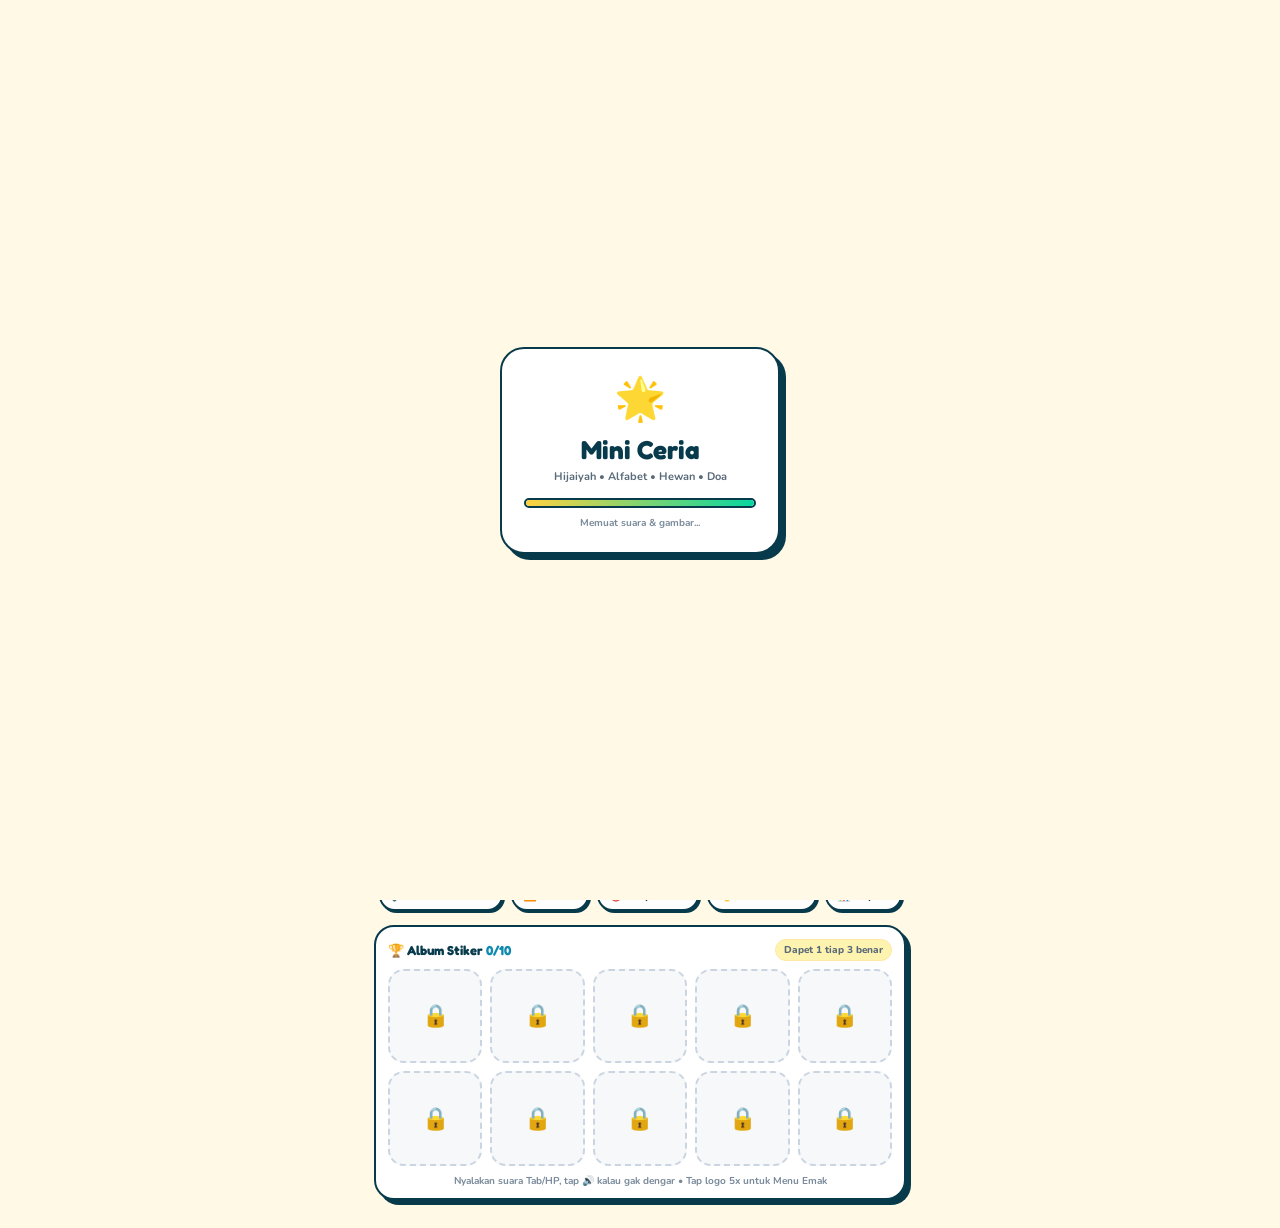
==== www/index.html @ c4e10669 "feat v3: 28 hijaiyah + 26 alfabet lengkap, 7 kategori 109 soal, icon menarik v3 + splash, TTS cheerf" ====
<!DOCTYPE html>
<html lang="id">
<head>
<meta charset="UTF-8">
<meta name="viewport" content="width=device-width, initial-scale=1.0, maximum-scale=1.0, user-scalable=no">
<meta name="theme-color" content="#FFD23F">
<title>Mini Ceria</title>
<link href="https://fonts.googleapis.com/css2?family=Nunito:wght@700;800;900&family=Fredoka:wght@600;700&display=swap" rel="stylesheet">
<link rel="stylesheet" href="css/style.css">
</head>
<body>
<!-- SPLASH CANTIK -->
<div id="splash" class="splash">
  <div class="splash-card">
    <div class="splash-icon">🌟</div>
    <div class="splash-title">Mini Ceria</div>
    <div class="splash-sub">Hijaiyah • Alfabet • Hewan • Doa</div>
    <div class="splash-bar"><div id="splashProgress"></div></div>
    <div class="splash-tip">Memuat suara & gambar...</div>
  </div>
</div>

<!-- LICENSE GATE -->
<div id="licenseOverlay" class="overlay hidden">
  <div class="lock-box license-box">
    <div class="lock-emoji">🔑</div>
    <h3>Aktivasi Mini Ceria</h3>
    <p>Masukkan kode lisensi dari penjual.<br><span class="small">1 kode = 1 HP/Tab. Jangan dishare ya!</span></p>
    <input id="licenseInput" type="text" placeholder="Contoh: CERIA-1234-ABCD" maxlength="19">
    <button class="btn-primary" onclick="app.checkLicense()">Aktifkan Sekarang</button>
    <p class="license-help">Belum punya kode? Chat penjual di Lynk.id/SociaBuzz.</p>
    <p id="licenseErr" class="license-err hidden"></p>
    <button class="btn-secondary" onclick="app.demoMode()">Coba Demo (3 Soal)</button>
  </div>
</div>

<div class="bg-decor" aria-hidden="true"><span class="cloud c1"></span><span class="cloud c2"></span><span class="cloud c3"></span></div>

<header id="header">
  <div class="logo" id="logoTap"><span class="logo-icon">🌟</span> Mini Ceria</div>
  <div class="stars"><span class="pill star-pill" id="starCount">⭐ 0</span><span class="pill trophy-pill" id="stickerCount">🏆 0</span><button class="pill raport-pill" onclick="app.openRaport()">📊</button></div>
</header>

<section id="home" class="screen active">
  <div class="hero">
    <div class="hero-badge">✨ Untuk Anak 1–5 Tahun • 100% Offline • Bebas Iklan</div>
    <h1>Belajar Sambil <span class="hl">Main!</span></h1>
    <p class="hero-sub">Semua pakai <b>suara</b> — anak belum bisa baca tetap bisa. Emak pilih tema, anak tinggal TAP gambar gede.</p>
    <div class="mascot-row"><span class="mascot">🧒</span><span class="mascot m2">🐱</span><span class="mascot m3">📚</span></div>
  </div>

  <h2 class="section-title">Pilih Tema Belajar 👇 <span>Emak yang pencet</span></h2>
  <div class="grid3">
    <button class="cat-card hijaiyah" onclick="app.start('hijaiyah')"><div class="cat-top"><span class="cat-icon">ب</span><span class="cat-badge">10 Soal</span></div><div class="cat-title">Hijaiyah</div><div class="cat-desc">Alif – Kha • Suara</div><div class="cat-arrow">Main →</div></button>
    <button class="cat-card alfabet" onclick="app.start('alfabet')"><div class="cat-top"><span class="cat-icon">Abc</span><span class="cat-badge">10 Soal</span></div><div class="cat-title">Alfabet</div><div class="cat-desc">A – F • Huruf Besar</div><div class="cat-arrow">Main →</div></button>
    <button class="cat-card hewan" onclick="app.start('hewan')"><div class="cat-top"><span class="cat-icon">🐱</span><span class="cat-badge">10 Soal</span></div><div class="cat-title">Hewan</div><div class="cat-desc">Kucing – Kelinci</div><div class="cat-arrow">Main →</div></button>
    <button class="cat-card warna" onclick="app.start('warna')"><div class="cat-top"><span class="cat-icon" style="background:#FFD23F">🎨</span><span class="cat-badge">6 Soal</span></div><div class="cat-title">Warna</div><div class="cat-desc">Merah Biru Kuning Hijau</div><div class="cat-arrow" style="background:#FFD23F">Main →</div></button>
    <button class="cat-card angka" onclick="app.start('angka')"><div class="cat-top"><span class="cat-icon">123</span><span class="cat-badge">6 Soal</span></div><div class="cat-title">Angka</div><div class="cat-desc">1 – 5 • Berhitung</div><div class="cat-arrow" style="background:#06D6A0;color:#fff">Main →</div></button>
    <button class="cat-card buah" onclick="app.start('buah')"><div class="cat-top"><span class="cat-icon">🍎</span><span class="cat-badge">6 Soal</span></div><div class="cat-title">Buah</div><div class="cat-desc">Apel Pisang Mangga</div><div class="cat-arrow" style="background:#FF8FA3;color:#fff">Main →</div></button>
    <button class="cat-card doa" onclick="app.start('doa')"><div class="cat-top"><span class="cat-icon">🤲</span><span class="cat-badge">3 Doa</span></div><div class="cat-title">Doa Harian</div><div class="cat-desc">Makan Tidur Keluar Rumah</div><div class="cat-arrow" style="background:#E9D5FF">Main →</div></button>
  </div>

  <div class="trust"><span>🔊 Suara Indonesia</span><span>📴 Offline</span><span>🚫 Tanpa Iklan</span><span>👆 Tombol Gede</span><span>📊 Raport</span></div>

  <div class="album-preview">
    <div class="album-head"><h3>🏆 Album Stiker <span id="albumProgress">0/10</span></h3><span class="album-hint">Dapet 1 tiap 3 benar</span></div>
    <div id="albumGrid" class="album-grid"></div>
    <p class="album-foot">Nyalakan suara Tab/HP, tap 🔊 kalau gak dengar • Tap logo 5x untuk Menu Emak</p>
  </div>
</section>

<section id="game" class="screen">
  <div class="game-top">
    <button class="btn-pill back" onclick="app.goHome()">← Menu</button>
    <div class="progress-wrap"><div class="progress"><div id="progressBar"></div></div><span id="progressText">1/10</span></div>
    <button class="btn-pill sound" onclick="app.replayAudio()">🔊</button>
  </div>
  <div class="question-box"><div class="q-mascot">🎧</div><div><div id="questionText" class="question-text">Mana huruf BA?</div><div id="questionHint" class="question-hint">Tap gambar yang benar ya!</div></div></div>
  <div id="choices" class="choices"></div>
  <div id="feedback" class="feedback hidden"></div>
</section>

<section id="result" class="screen">
  <div class="result-box">
    <div id="resultEmoji" class="result-emoji">🎉</div>
    <h2 id="resultTitle">Hebat!</h2>
    <p id="resultDesc">Kamu dapet 8 bintang!</p>
    <div id="resultStars" class="result-stars"></div>
    <div class="result-btns"><button class="btn-primary" onclick="app.restart()">🔄 Main Lagi</button><button class="btn-secondary" onclick="app.goHome()">🎨 Ganti Tema</button><button class="btn-secondary" onclick="app.openRaport()">📊 Lihat Raport</button></div>
  </div>
</section>

<section id="raport" class="screen">
  <div class="raport-box">
    <h2>📊 Raport Penilaian</h2>
    <p class="raport-sub">Penyimpanan lokal di HP ini • Buat Emak pantau</p>
    <div id="raportGrid" class="raport-grid"></div>
    <div id="raportEmpty" class="raport-empty">Belum ada nilai. Main 1 tema dulu ya!</div>
    <div class="raport-total"><span>Total Bintang</span><b id="raportTotal">⭐ 0</b></div>
    <div class="raport-btns"><button class="btn-primary" onclick="app.goHome()">Kembali ke Menu</button><button class="btn-secondary" onclick="app.resetRaport()">🗑️ Reset Data</button></div>
    <p class="small" style="text-align:center;color:#7A8A9A;margin-top:8px;font-size:10px">Data disimpan offline di HP ini. Ganti HP = data baru.</p>
  </div>
</section>

<div id="exitPopup" class="overlay hidden"><div class="lock-box"><div class="lock-emoji">👋</div><h3>Keluar dari Mini Ceria?</h3><p>Yakin mau keluar?</p><div style="display:flex;gap:10px"><button class="btn-secondary" style="flex:1" onclick="app.dismissExit()">Tidak</button><button class="btn-primary" style="flex:1" onclick="app.confirmExit()">Ya, Keluar</button></div></div></div>
<div id="lockOverlay" class="overlay hidden"><div class="lock-box"><div class="lock-emoji">🔒</div><h3>Menu Emak</h3><p>Area orang tua. Tap 5x logo untuk buka.</p><button class="btn-primary" onclick="app.goHome()">Kembali</button></div></div>

<audio id="audioPlayer" preload="auto"></audio>
<script src="js/howler.min.js"></script>
<script src="js/engine.js"></script>
</body>
</html>
---- www/css/style.css ----
*{box-sizing:border-box;margin:0;padding:0}
:root{--navy:#073B4C;--blue:#118AB2;--yellow:#FFD23F;--pink:#EF476F;--green:#06D6A0;--cream:#FFF9E6;--line:#E9EEF3}
html,body{height:100%}
body{font-family:'Nunito',system-ui,sans-serif;background:var(--cream);color:var(--navy);overflow-x:hidden;-webkit-tap-highlight-color:transparent;position:relative}
body::before{content:"";position:fixed;inset:0;pointer-events:none;opacity:.35;background:radial-gradient(circle at 1px 1px, #FFD23F 1.5px, transparent 0);background-size:22px 22px;mask-image:linear-gradient(to bottom, black 60%, transparent 100%)}
.bg-decor{position:fixed;inset:0;pointer-events:none;overflow:hidden}
.cloud{position:absolute;background:#fff;border-radius:50px;opacity:.9;box-shadow:0 4px 0 rgba(0,0,0,.04)}
.cloud.c1{width:180px;height:56px;left:-20px;top:64px}
.cloud.c1::before{content:"";position:absolute;width:70px;height:70px;background:#fff;border-radius:50%;left:18px;top:-22px}
.cloud.c1::after{content:"";position:absolute;width:90px;height:90px;background:#fff;border-radius:50%;left:70px;top:-32px}
.cloud.c2{width:140px;height:44px;right:-10px;top:140px;opacity:.7}
.cloud.c2::before{content:"";position:absolute;width:56px;height:56px;background:#fff;border-radius:50%;left:12px;top:-18px}
.cloud.c2::after{content:"";position:absolute;width:70px;height:70px;background:#fff;border-radius:50%;left:50px;top:-24px}
.cloud.c3{width:120px;height:38px;left:30%;top:420px;opacity:.45}
.cloud.c3::before{content:"";position:absolute;width:44px;height:44px;background:#fff;border-radius:50%;left:10px;top:-14px}
.cloud.c3::after{content:"";position:absolute;width:60px;height:60px;background:#fff;border-radius:50%;left:36px;top:-20px}

/* HEADER */
header{position:sticky;top:0;z-index:10;background:rgba(255,255,255,.9);backdrop-filter:blur(8px);display:flex;justify-content:space-between;align-items:center;padding:10px 14px;border-bottom:2px solid #FFE8A3;box-shadow:0 6px 20px rgba(7,59,76,.07)}
.logo{font-family:'Fredoka',sans-serif;font-weight:700;font-size:18px;display:flex;align-items:center;gap:6px;cursor:pointer;user-select:none;color:var(--navy)}
.logo-icon{width:34px;height:34px;background:var(--yellow);border-radius:50%;display:grid;place-items:center;font-size:18px;border:2px solid var(--navy);box-shadow:3px 3px 0 var(--navy)}
.pill{font-size:12px;font-weight:900;padding:6px 10px;border-radius:999px;border:2px solid var(--navy);box-shadow:2px 2px 0 var(--navy);display:inline-flex;align-items:center;gap:4px}
.star-pill{background:#FFF3B0}
.trophy-pill{background:#D1FFF0}
.stars{display:flex;gap:8px;align-items:center}

/* SCREENS */
.screen{display:none;padding:16px 14px 28px;max-width:560px;margin:0 auto;position:relative}
.screen.active{display:block}

/* HERO */
.hero{text-align:center;padding:8px 6px 6px}
.hero-badge{background:var(--navy);color:#FFE8A3;font-size:10px;font-weight:900;letter-spacing:.06em;padding:7px 12px;border-radius:999px;display:inline-block;border:2px solid var(--navy);box-shadow:3px 3px 0 var(--navy)}
.hero h1{font-family:'Fredoka',sans-serif;font-weight:700;font-size:34px;line-height:.95;margin:14px 0 8px;color:var(--navy)}
.hero h1 .hl{color:var(--pink);position:relative}
.hero h1 .hl::after{content:"";position:absolute;left:0;right:0;bottom:4px;height:10px;background:#FFD23F;z-index:-1;opacity:.9;transform:rotate(-1deg)}
.hero-sub{font-size:13px;color:#5A6B7A;line-height:1.45;max-width:360px;margin:0 auto}
.hero-sub b{color:var(--navy)}
.mascot-row{display:flex;justify-content:center;gap:8px;margin:14px 0 6px}
.mascot{width:48px;height:48px;background:#fff;border:2px solid var(--navy);border-radius:16px;display:grid;place-items:center;font-size:26px;box-shadow:3px 3px 0 var(--navy);transform:rotate(-2deg)}
.mascot.m2{transform:rotate(2deg) translateY(4px);background:#D1FFF0}
.mascot.m3{transform:rotate(-1deg) translateY(2px);background:#FFE8A3}

.section-title{font-family:'Fredoka',sans-serif;font-size:15px;font-weight:700;margin:18px 2px 10px;display:flex;align-items:center;gap:8px;color:var(--navy)}
.section-title span{font-family:'Nunito',sans-serif;font-size:11px;font-weight:700;color:#5A6B7A;background:#fff;border:1px solid var(--line);padding:3px 8px;border-radius:999px}

/* CAT CARDS */
.grid3{display:grid;grid-template-columns:1fr;gap:12px;margin:10px 0 14px}
@media(min-width:560px){.grid3{grid-template-columns:repeat(3,1fr)}}
.cat-card{border:2.5px solid var(--navy);border-radius:24px;padding:14px 14px 12px;cursor:pointer;position:relative;overflow:hidden;text-align:left;transition:transform .12s, box-shadow .12s;background:#fff;box-shadow:5px 5px 0 var(--navy)}
.cat-card:active{transform:translate(2px,2px);box-shadow:2px 2px 0 var(--navy)}
.cat-card::before{content:"";position:absolute;inset:0;border-radius:22px;opacity:.12;pointer-events:none}
.cat-card.hijaiyah::before{background:radial-gradient(400px 120px at 40% 0%, #118AB2 0%, transparent 60%)}
.cat-card.alfabet::before{background:radial-gradient(400px 120px at 40% 0%, #06D6A0 0%, transparent 60%)}
.cat-card.hewan::before{background:radial-gradient(400px 120px at 40% 0%, #FFB703 0%, transparent 60%)}
.cat-card.hijaiyah{background:linear-gradient(180deg,#E8F6FF 0%, #fff 58%)}
.cat-card.alfabet{background:linear-gradient(180deg,#E6FFF6 0%, #fff 58%)}
.cat-card.hewan{background:linear-gradient(180deg,#FFF4D6 0%, #fff 58%)}
.cat-card.warna{background:linear-gradient(180deg,#FFF9E6 0%, #fff 58%)}
.cat-card.angka{background:linear-gradient(180deg,#E6FFF6 0%, #fff 58%)}
.cat-card.buah{background:linear-gradient(180deg,#FFE4E8 0%, #fff 58%)}
.cat-card.doa{background:linear-gradient(180deg,#E9D5FF 0%, #fff 58%)}
.cat-top{display:flex;justify-content:space-between;align-items:center}
.cat-icon{width:52px;height:52px;background:#fff;border:2.5px solid var(--navy);border-radius:16px;display:grid;place-items:center;font-size:28px;font-weight:900;box-shadow:3px 3px 0 var(--navy)}
.cat-card.hijaiyah .cat-icon{color:#118AB2}
.cat-card.alfabet .cat-icon{color:#059669}
.cat-card.hewan .cat-icon{font-size:30px}
.cat-badge{background:var(--navy);color:#fff;font-size:10px;font-weight:900;padding:5px 9px;border-radius:999px;border:2px solid var(--navy)}
.cat-title{font-family:'Fredoka',sans-serif;font-weight:700;font-size:17px;margin:10px 0 2px;color:var(--navy)}
.cat-desc{font-size:11px;color:#5A6B7A;font-weight:700}
.cat-arrow{margin-top:10px;background:var(--yellow);border:2px solid var(--navy);border-radius:999px;display:inline-flex;padding:6px 12px;font-size:12px;font-weight:900;box-shadow:2px 2px 0 var(--navy)}
.cat-card.alfabet .cat-arrow{background:#06D6A0;color:#fff}
.cat-card.hewan .cat-arrow{background:#FFB703}

.trust{display:flex;flex-wrap:wrap;gap:8px;justify-content:center;margin:6px 0 14px}
.trust span{background:#fff;border:2px solid var(--navy);border-radius:999px;padding:6px 10px;font-size:11px;font-weight:800;box-shadow:2px 2px 0 var(--navy)}

/* ALBUM */
.album-preview{background:#fff;border:2.5px solid var(--navy);border-radius:20px;padding:12px 12px 10px;box-shadow:5px 5px 0 var(--navy)}
.album-head{display:flex;justify-content:space-between;align-items:center;margin-bottom:8px}
.album-head h3{font-family:'Fredoka',sans-serif;font-size:13px}
.album-head h3 span{color:var(--blue)}
.album-hint{font-size:10px;font-weight:800;color:#5A6B7A;background:#FFF3B0;border:1px solid #FFE8A3;padding:3px 8px;border-radius:999px}
.album-grid{display:grid;grid-template-columns:repeat(5,1fr);gap:8px}
.album-grid .sticker{aspect-ratio:1;background:#F6F8FA;border-radius:16px;display:flex;align-items:center;justify-content:center;font-size:22px;border:2px dashed #CBD5E1;position:relative;overflow:hidden}
.album-grid .sticker.got{background:#fff;border:2px solid #FFD23F;box-shadow:0 4px 10px rgba(255,211,63,.35)}
.album-grid .sticker.got::after{content:'✓';position:absolute;top:4px;right:4px;background:var(--green);color:#fff;width:18px;height:18px;border-radius:50%;font-size:11px;display:grid;place-items:center;border:2px solid #fff;box-shadow:0 2px 6px rgba(0,0,0,.15)}
.album-foot{text-align:center;font-size:10px;color:#7A8A9A;margin-top:8px;font-weight:700}

/* GAME */
.game-top{display:flex;align-items:center;gap:8px;margin-bottom:12px}
.btn-pill{background:#fff;border:2.5px solid var(--navy);border-radius:999px;padding:8px 12px;font-weight:900;font-size:12px;cursor:pointer;box-shadow:3px 3px 0 var(--navy);display:inline-flex;align-items:center;gap:4px}
.btn-pill:active{transform:translate(1px,1px);box-shadow:1px 1px 0 var(--navy)}
.btn-pill.back{padding:8px 14px}
.btn-pill.sound{width:44px;height:44px;justify-content:center;font-size:18px;background:var(--yellow)}
.progress-wrap{flex:1;display:flex;align-items:center;gap:8px}
.progress{flex:1;background:#fff;border:2.5px solid var(--navy);border-radius:999px;height:18px;overflow:hidden;box-shadow:3px 3px 0 var(--navy);padding:3px}
.progress div{height:100%;background:linear-gradient(90deg,var(--blue), var(--green));border-radius:999px;width:0%;transition:width .35s cubic-bezier(.34,1.56,.64,1)}
.progress-wrap span{font-size:11px;font-weight:900;background:var(--navy);color:#fff;padding:4px 8px;border-radius:999px;min-width:44px;text-align:center}

.question-box{background:#fff;border:2.5px solid var(--navy);border-radius:20px;padding:14px 14px;display:flex;align-items:center;gap:12px;box-shadow:5px 5px 0 var(--navy);margin-bottom:14px}
.q-mascot{width:44px;height:44px;background:var(--yellow);border:2px solid var(--navy);border-radius:14px;display:grid;place-items:center;font-size:22px;flex-shrink:0;box-shadow:2px 2px 0 var(--navy)}
.question-text{font-family:'Fredoka',sans-serif;font-size:18px;font-weight:700;color:var(--navy);line-height:1.15}
.question-hint{font-size:11px;color:#5A6B7A;font-weight:700;margin-top:2px}

.choices{display:flex;flex-direction:column;gap:12px}
.choices .choice{width:100%}
/* vertical always - biar gak kepotong di Tab/HP kecil */
.choice{background:#fff;border:2.5px solid var(--navy);border-radius:22px;padding:12px 8px 10px;cursor:pointer;display:flex;flex-direction:column;align-items:center;gap:8px;min-height:168px;justify-content:center;transition:transform .12s, box-shadow .12s;position:relative;box-shadow:4px 4px 0 var(--navy)}
.choice:active{transform:translate(2px,2px);box-shadow:1px 1px 0 var(--navy)}
.choice img{width:120px;height:120px;object-fit:contain;border-radius:16px;background:#F6F8FA;border:2px solid #E9EEF3;padding:8px}
.choice .label{font-family:'Fredoka',sans-serif;font-weight:700;font-size:13px;color:var(--navy);background:#FFF3B0;border:1.5px solid var(--navy);padding:3px 10px;border-radius:999px;box-shadow:1px 1px 0 var(--navy)}
.choice.correct{border-color:var(--green);background:#E6FFF6;animation:pop .4s;box-shadow:4px 4px 0 var(--green)}
.choice.correct .label{background:var(--green);color:#fff;border-color:var(--navy)}
.choice.wrong{border-color:var(--pink);background:#FFF0F3;animation:shake .35s;box-shadow:4px 4px 0 var(--pink)}
@keyframes pop{0%{transform:scale(.92)}50%{transform:scale(1.05)}100%{transform:scale(1)}}
@keyframes shake{0%,100%{transform:translateX(0)}25%{transform:translateX(-6px)}75%{transform:translateX(6px)}}
.feedback{margin-top:14px;border-radius:16px;padding:12px 14px;text-align:center;font-weight:900;font-size:13px;border:2.5px solid var(--navy);box-shadow:3px 3px 0 var(--navy)}
.feedback.ok{background:#D1FFF0;color:#065F46;border-color:#06D6A0}
.feedback.no{background:#FFE4E8;color:#9F1239;border-color:#EF476F}
.feedback.hidden{display:none}
.star-burst{position:fixed;left:50%;top:48%;pointer-events:none;display:flex;align-items:center;justify-content:center;font-size:64px;animation:burst .7s ease-out forwards;transform:translate(-50%,-50%)}
@keyframes burst{0%{transform:translate(-50%,-50%) scale(.2);opacity:1}100%{transform:translate(-50%,-90%) scale(1.3);opacity:0}}

/* RESULT */
.result-box{background:#fff;border:2.5px solid var(--navy);border-radius:24px;padding:22px;text-align:center;box-shadow:6px 6px 0 var(--navy);margin-top:14px}
.result-emoji{font-size:56px;filter:drop-shadow(0 4px 0 rgba(0,0,0,.08))}
.result-box h2{font-family:'Fredoka',sans-serif;font-size:24px;margin:6px 0 4px}
.result-box p{font-size:13px;color:#5A6B7A;font-weight:700}
.result-stars{margin:12px 0;font-size:28px;letter-spacing:2px}
.btn-primary{background:var(--blue);color:#fff;border:2.5px solid var(--navy);border-radius:999px;padding:12px 18px;font-weight:900;cursor:pointer;width:100%;margin-top:8px;box-shadow:4px 4px 0 var(--navy);font-size:14px}
.btn-primary:active{transform:translate(2px,2px);box-shadow:1px 1px 0 var(--navy)}
.btn-secondary{background:#fff;border:2.5px solid var(--navy);border-radius:999px;padding:12px 18px;font-weight:900;cursor:pointer;width:100%;margin-top:8px;box-shadow:4px 4px 0 var(--navy)}
.btn-secondary:active{transform:translate(2px,2px);box-shadow:1px 1px 0 var(--navy)}
.overlay{position:fixed;inset:0;background:rgba(7,59,76,.55);backdrop-filter:blur(4px);display:flex;align-items:center;justify-content:center;z-index:20;padding:16px}
.overlay.hidden{display:none}
.lock-box{background:#fff;border:2.5px solid var(--navy);border-radius:20px;padding:18px;max-width:320px;text-align:center;box-shadow:6px 6px 0 var(--navy);width:100%}
.lock-emoji{font-size:36px;margin-bottom:6px}
.lock-box h3{font-family:'Fredoka',sans-serif;font-size:18px}
.lock-box p{font-size:12px;color:#5A6B7A;font-weight:700;margin:6px 0 12px}
/* SPLASH */
.splash{position:fixed;inset:0;background:var(--cream);display:flex;align-items:center;justify-content:center;z-index:30;padding:20px}
.splash-card{background:#fff;border:2.5px solid var(--navy);border-radius:24px;padding:22px;text-align:center;box-shadow:6px 6px 0 var(--navy);min-width:280px}
.splash-icon{font-size:42px;margin-bottom:6px}
.splash-title{font-family:'Fredoka',sans-serif;font-size:26px;font-weight:700;color:var(--navy)}
.splash-sub{font-size:11px;color:#5A6B7A;font-weight:700;margin:4px 0 14px}
.splash-bar{height:10px;background:#F1F5F9;border:2px solid var(--navy);border-radius:999px;overflow:hidden}
.splash-bar div{height:100%;background:linear-gradient(90deg,var(--yellow),var(--green));width:0%;transition:width .2s;border-radius:999px}
.splash-tip{font-size:10px;color:#7A8A9A;font-weight:700;margin-top:8px}
/* LICENSE */
.license-box input{width:100%;padding:10px 12px;border:2px solid var(--navy);border-radius:12px;font-weight:800;font-size:13px;text-transform:uppercase;letter-spacing:.04em;text-align:center;margin:8px 0}
.license-box input::placeholder{text-transform:none;letter-spacing:0}
.license-err{color:#EF476F;font-size:11px;font-weight:800;background:#FFE4E8;border:1px solid #EF476F;padding:6px 8px;border-radius:10px;margin-top:6px}
.license-err.hidden{display:none}
.license-help{font-size:10px;color:#7A8A9A}
.raport-pill{background:#FFE8A3}
/* RAPORT */
.raport-box{background:#fff;border:2.5px solid var(--navy);border-radius:24px;padding:18px;box-shadow:6px 6px 0 var(--navy)}
.raport-box h2{font-family:'Fredoka',sans-serif;font-size:20px}
.raport-sub{font-size:11px;color:#5A6B7A;font-weight:700;margin:4px 0 12px}
.raport-grid{display:grid;gap:10px}
.raport-card{background:#F8FAFC;border:2px solid var(--navy);border-radius:16px;padding:10px 12px}
.raport-cat{font-family:'Fredoka',sans-serif;font-size:13px}
.raport-score{font-weight:900;font-size:14px;margin:2px 0}
.raport-meta{font-size:11px;color:#5A6B7A;font-weight:700}
.raport-bar{height:8px;background:#E9EEF3;border-radius:999px;overflow:hidden;margin-top:6px;border:1px solid #E9EEF3}
.raport-bar div{height:100%;border-radius:999px}
.raport-empty{text-align:center;color:#7A8A9A;font-weight:800;padding:14px;background:#F6F8FA;border:2px dashed #CBD5E1;border-radius:14px;margin-bottom:10px}
.raport-total{display:flex;justify-content:space-between;align-items:center;background:var(--navy);color:#FFD23F;padding:10px 14px;border-radius:14px;margin-top:12px;font-weight:900}
.fallback-emoji{width:120px;height:120px;display:none;align-items:center;justify-content:center;font-size:48px;background:#F6F8FA;border:2px solid #E9EEF3;border-radius:16px}
@media(max-width:420px){.choice img{width:100px;height:100px} .fallback-emoji{width:100px;height:100px}}
.choice .label.hide{display:none}
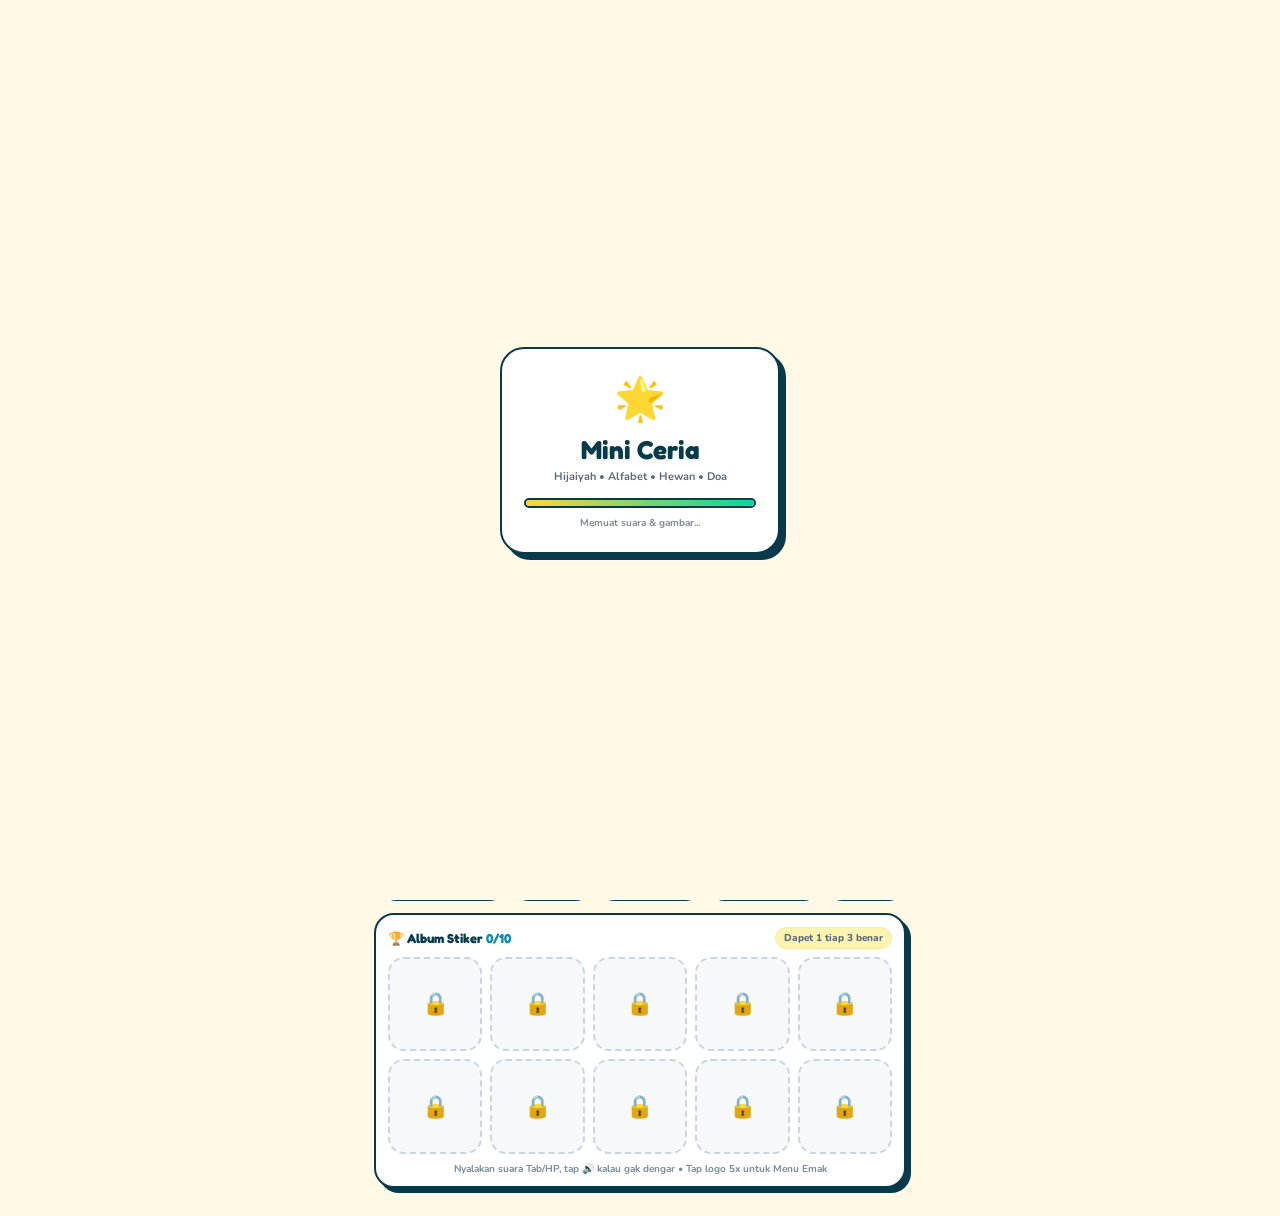
==== commit 55437d45: "fix v4: back popup anti-close, TTS robust + sync 24 missing mp3, kompres 3 PNG jumbo 8MB->700KB, bad" ====
--- a/www/index.html
+++ b/www/index.html
@@ -51,13 +51,13 @@
 
   <h2 class="section-title">Pilih Tema Belajar 👇 <span>Emak yang pencet</span></h2>
   <div class="grid3">
-    <button class="cat-card hijaiyah" onclick="app.start('hijaiyah')"><div class="cat-top"><span class="cat-icon">ب</span><span class="cat-badge">10 Soal</span></div><div class="cat-title">Hijaiyah</div><div class="cat-desc">Alif – Kha • Suara</div><div class="cat-arrow">Main →</div></button>
-    <button class="cat-card alfabet" onclick="app.start('alfabet')"><div class="cat-top"><span class="cat-icon">Abc</span><span class="cat-badge">10 Soal</span></div><div class="cat-title">Alfabet</div><div class="cat-desc">A – F • Huruf Besar</div><div class="cat-arrow">Main →</div></button>
-    <button class="cat-card hewan" onclick="app.start('hewan')"><div class="cat-top"><span class="cat-icon">🐱</span><span class="cat-badge">10 Soal</span></div><div class="cat-title">Hewan</div><div class="cat-desc">Kucing – Kelinci</div><div class="cat-arrow">Main →</div></button>
-    <button class="cat-card warna" onclick="app.start('warna')"><div class="cat-top"><span class="cat-icon" style="background:#FFD23F">🎨</span><span class="cat-badge">6 Soal</span></div><div class="cat-title">Warna</div><div class="cat-desc">Merah Biru Kuning Hijau</div><div class="cat-arrow" style="background:#FFD23F">Main →</div></button>
-    <button class="cat-card angka" onclick="app.start('angka')"><div class="cat-top"><span class="cat-icon">123</span><span class="cat-badge">6 Soal</span></div><div class="cat-title">Angka</div><div class="cat-desc">1 – 5 • Berhitung</div><div class="cat-arrow" style="background:#06D6A0;color:#fff">Main →</div></button>
-    <button class="cat-card buah" onclick="app.start('buah')"><div class="cat-top"><span class="cat-icon">🍎</span><span class="cat-badge">6 Soal</span></div><div class="cat-title">Buah</div><div class="cat-desc">Apel Pisang Mangga</div><div class="cat-arrow" style="background:#FF8FA3;color:#fff">Main →</div></button>
-    <button class="cat-card doa" onclick="app.start('doa')"><div class="cat-top"><span class="cat-icon">🤲</span><span class="cat-badge">3 Doa</span></div><div class="cat-title">Doa Harian</div><div class="cat-desc">Makan Tidur Keluar Rumah</div><div class="cat-arrow" style="background:#E9D5FF">Main →</div></button>
+    <button class="cat-card hijaiyah" onclick="app.start('hijaiyah')"><div class="cat-top"><span class="cat-icon">ب</span><span class="cat-badge">28 Soal</span></div><div class="cat-title">Hijaiyah</div><div class="cat-desc">Alif – Kha • Suara</div><div class="cat-arrow">Main →</div></button>
+    <button class="cat-card alfabet" onclick="app.start('alfabet')"><div class="cat-top"><span class="cat-icon">Abc</span><span class="cat-badge">26 Soal</span></div><div class="cat-title">Alfabet</div><div class="cat-desc">A – Z • Huruf Besar</div><div class="cat-arrow">Main →</div></button>
+    <button class="cat-card hewan" onclick="app.start('hewan')"><div class="cat-top"><span class="cat-icon">🐱</span><span class="cat-badge">15 Soal</span></div><div class="cat-title">Hewan</div><div class="cat-desc">Kucing – Kelinci</div><div class="cat-arrow">Main →</div></button>
+    <button class="cat-card warna" onclick="app.start('warna')"><div class="cat-top"><span class="cat-icon" style="background:#FFD23F">🎨</span><span class="cat-badge">10 Soal</span></div><div class="cat-title">Warna</div><div class="cat-desc">Merah - Putih<div class="cat-arrow" style="background:#FFD23F">Main →</div></button>
+    <button class="cat-card angka" onclick="app.start('angka')"><div class="cat-top"><span class="cat-icon">123</span><span class="cat-badge">11 Soal</span></div><div class="cat-title">Angka</div><div class="cat-desc">0 - 10 • Berhitung</div><div class="cat-arrow" style="background:#06D6A0;color:#fff">Main →</div></button>
+    <button class="cat-card buah" onclick="app.start('buah')"><div class="cat-top"><span class="cat-icon">🍎</span><span class="cat-badge">9 Soal</span></div><div class="cat-title">Buah</div><div class="cat-desc">Apel - Alpukat<div class="cat-arrow" style="background:#FF8FA3;color:#fff">Main →</div></button>
+    <button class="cat-card doa" onclick="app.start('doa')"><div class="cat-top"><span class="cat-icon">🤲</span><span class="cat-badge">10 Soal</span></div><div class="cat-title">Doa Harian</div><div class="cat-desc">Makan, Tidur, Wudhu<div class="cat-arrow" style="background:#E9D5FF">Main →</div></button>
   </div>
 
   <div class="trust"><span>🔊 Suara Indonesia</span><span>📴 Offline</span><span>🚫 Tanpa Iklan</span><span>👆 Tombol Gede</span><span>📊 Raport</span></div>
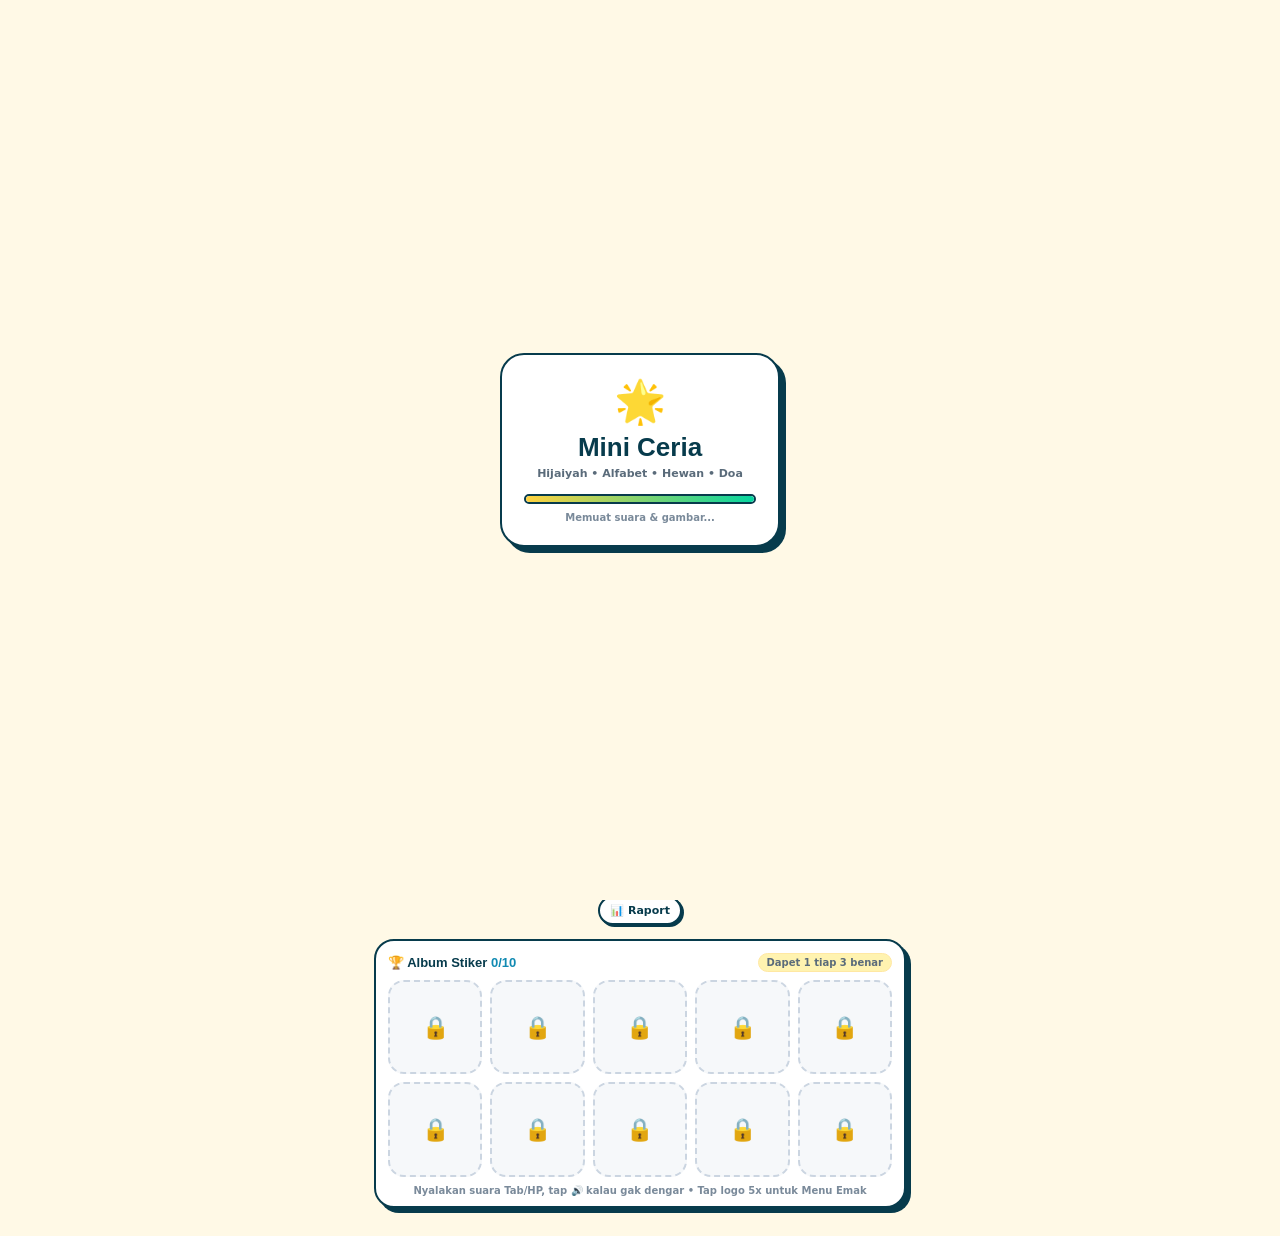
==== commit 4237a8c2: "fix TTS baca https: hapus Google Fonts link, sanitasi speakFallback (strip URL/HTML), playAudio robu" ====
--- a/www/index.html
+++ b/www/index.html
@@ -5,7 +5,8 @@
 <meta name="viewport" content="width=device-width, initial-scale=1.0, maximum-scale=1.0, user-scalable=no">
 <meta name="theme-color" content="#FFD23F">
 <title>Mini Ceria</title>
-<link href="https://fonts.googleapis.com/css2?family=Nunito:wght@700;800;900&family=Fredoka:wght@600;700&display=swap" rel="stylesheet">
+<!-- fonts offline: system Fredoka/Nunito fallback, no https to avoid TTS reading URL -->
+<style>@font-face{font-family:"Fredoka Fallback";src:local("Arial Black"),local("Arial");}</style>
 <link rel="stylesheet" href="css/style.css">
 </head>
 <body>
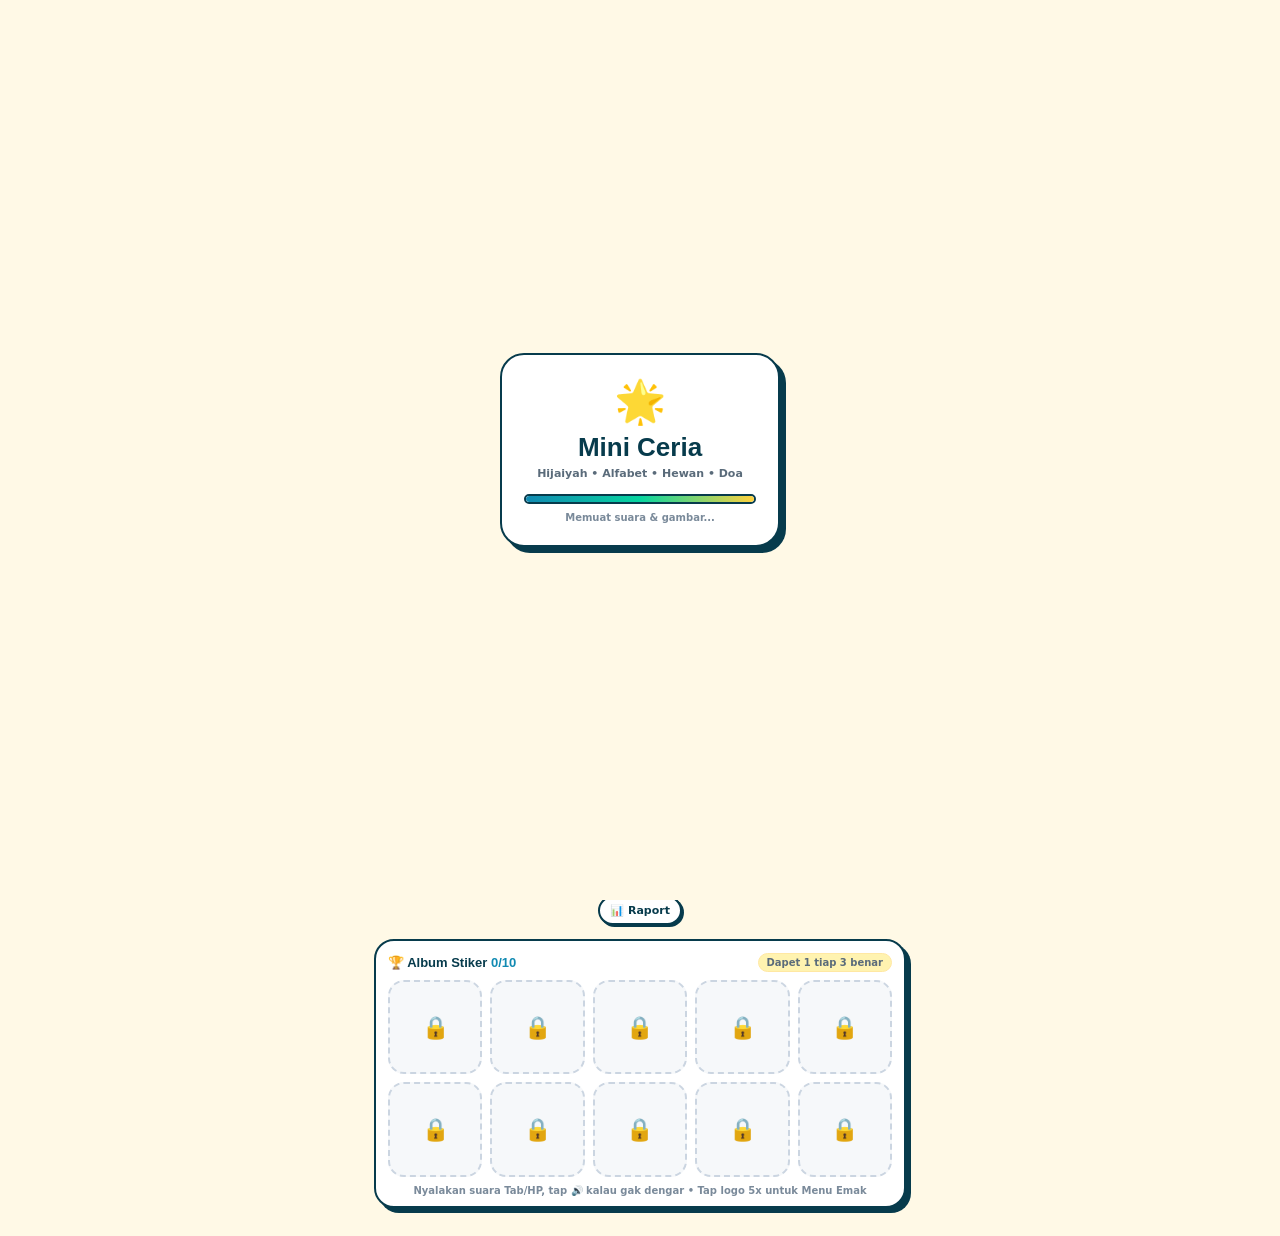
==== commit 1babf730: "feat doa hafalan: 6 doa full audio (makan/tidur/keluar/masuk/belajar/wudhu), tap card putar 2x + ara" ====
--- a/www/index.html
+++ b/www/index.html
@@ -5,7 +5,7 @@
 <meta name="viewport" content="width=device-width, initial-scale=1.0, maximum-scale=1.0, user-scalable=no">
 <meta name="theme-color" content="#FFD23F">
 <title>Mini Ceria</title>
-<!-- fonts offline: system Fredoka/Nunito fallback, no https to avoid TTS reading URL -->
+
 <style>@font-face{font-family:"Fredoka Fallback";src:local("Arial Black"),local("Arial");}</style>
 <link rel="stylesheet" href="css/style.css">
 </head>
@@ -58,7 +58,7 @@
     <button class="cat-card warna" onclick="app.start('warna')"><div class="cat-top"><span class="cat-icon" style="background:#FFD23F">🎨</span><span class="cat-badge">10 Soal</span></div><div class="cat-title">Warna</div><div class="cat-desc">Merah - Putih<div class="cat-arrow" style="background:#FFD23F">Main →</div></button>
     <button class="cat-card angka" onclick="app.start('angka')"><div class="cat-top"><span class="cat-icon">123</span><span class="cat-badge">11 Soal</span></div><div class="cat-title">Angka</div><div class="cat-desc">0 - 10 • Berhitung</div><div class="cat-arrow" style="background:#06D6A0;color:#fff">Main →</div></button>
     <button class="cat-card buah" onclick="app.start('buah')"><div class="cat-top"><span class="cat-icon">🍎</span><span class="cat-badge">9 Soal</span></div><div class="cat-title">Buah</div><div class="cat-desc">Apel - Alpukat<div class="cat-arrow" style="background:#FF8FA3;color:#fff">Main →</div></button>
-    <button class="cat-card doa" onclick="app.start('doa')"><div class="cat-top"><span class="cat-icon">🤲</span><span class="cat-badge">10 Soal</span></div><div class="cat-title">Doa Harian</div><div class="cat-desc">Makan, Tidur, Wudhu<div class="cat-arrow" style="background:#E9D5FF">Main →</div></button>
+    <button class="cat-card doa" onclick="app.start('doa')"><div class="cat-top"><span class="cat-icon">🤲</span><span class="cat-badge">6 Hafalan</span></div><div class="cat-title">Doa Harian</div><div class="cat-desc">Tap → dengar doa full<div class="cat-arrow" style="background:#E9D5FF">Hafalan →</div></button>
   </div>
 
   <div class="trust"><span>🔊 Suara Indonesia</span><span>📴 Offline</span><span>🚫 Tanpa Iklan</span><span>👆 Tombol Gede</span><span>📊 Raport</span></div>
@@ -79,6 +79,21 @@
   <div class="question-box"><div class="q-mascot">🎧</div><div><div id="questionText" class="question-text">Mana huruf BA?</div><div id="questionHint" class="question-hint">Tap gambar yang benar ya!</div></div></div>
   <div id="choices" class="choices"></div>
   <div id="feedback" class="feedback hidden"></div>
+</section>
+
+
+<section id="hafalan" class="screen">
+  <div class="game-top">
+    <button class="btn-pill back" onclick="app.goHome()">← Menu</button>
+    <div class="progress-wrap"><span class="pill" style="background:var(--yellow);border:2px solid var(--navy);font-weight:900">🤲 Hafalan</span></div>
+    <button class="btn-pill sound" onclick="app.stopHafalan()">⏹️</button>
+  </div>
+  <div class="hafalan-head">
+    <div class="q-mascot">🤲</div>
+    <div><div class="question-text">Tap doa untuk hafalan</div><div class="question-hint">Tap kartu → putar doa full + ulang otomatis. Anak dengerin & ikutin ya!</div></div>
+  </div>
+  <div id="hafalanGrid" class="hafalan-grid"></div>
+  <div class="hafalan-foot">🔊 Tap kartu untuk putar • ⏹️ untuk stop • Ulang 2x biar hafal</div>
 </section>
 
 <section id="result" class="screen">
--- a/www/css/style.css
+++ b/www/css/style.css
@@ -171,3 +171,68 @@
 @media(max-width:420px){.choice img{width:100px;height:100px} .fallback-emoji{width:100px;height:100px}}
 .choice .label.hide{display:none}
 
+
+/* ===== v7 KID GEMOY ANTI-BOSAN ===== */
+@keyframes bob {0%,100%{transform:translateY(0)} 50%{transform:translateY(-6px)}}
+@keyframes wiggle {0%,100%{transform:rotate(0)} 25%{transform:rotate(-3deg)} 75%{transform:rotate(3deg)}}
+@keyframes pulseGlow {0%,100%{box-shadow:0 6px 0 var(--navy), 0 0 0 rgba(6,214,160,0)} 50%{box-shadow:0 6px 0 var(--navy), 0 0 22px rgba(6,214,160,.45)}}
+@keyframes twinkle {0%,100%{opacity:1;transform:scale(1)} 50%{opacity:.7;transform:scale(1.08)}}
+@keyframes floatCloud {0%,100%{transform:translateX(0)} 50%{transform:translateX(10px)}}
+
+.mascot{animation:bob 2.2s ease-in-out infinite}
+.mascot.m2{animation-delay:.3s}
+.mascot.m3{animation-delay:.6s}
+.cloud{animation:floatCloud 6s ease-in-out infinite}
+.cloud.c2{animation-delay:1s}
+.cloud.c3{animation-delay:2s}
+
+.cat-card{transition:transform .18s cubic-bezier(.34,1.56,.64,1), box-shadow .18s; cursor:pointer}
+.cat-card:active{transform:scale(.97) rotate(-.5deg)}
+.cat-card:hover{transform:translateY(-4px) rotate(.6deg); box-shadow:0 10px 0 var(--navy), 0 12px 28px rgba(7,59,76,.18)}
+.cat-icon{animation:twinkle 2.8s ease-in-out infinite}
+.cat-card:nth-child(2) .cat-icon{animation-delay:.4s}
+.cat-card:nth-child(3) .cat-icon{animation-delay:.8s}
+
+.choices .choice{transition:transform .15s, box-shadow .15s, filter .15s; animation:pulseGlow 3s ease-in-out infinite}
+.choices .choice:active{transform:scale(.96)}
+.choices .choice.correct{animation:wiggle .45s ease}
+.choices .choice img{transition:transform .2s}
+.choices .choice:active img{transform:scale(1.04)}
+
+.progress{border-radius:99px; overflow:hidden; background:#E9EEF3; border:2px solid var(--navy)}
+#progressBar{background:linear-gradient(90deg, #06D6A0, #FFD23F); transition:width .5s cubic-bezier(.34,1.56,.64,1)}
+.progress-wrap #progressText{font-weight:900; color:var(--navy); background:var(--yellow); border:2px solid var(--navy); border-radius:99px; padding:2px 10px; box-shadow:0 3px 0 var(--navy)}
+
+.question-box{background:white; border:3px solid var(--navy); border-radius:20px; box-shadow:0 6px 0 var(--navy); padding:14px 16px}
+.q-mascot{animation:bob 1.8s ease-in-out infinite; font-size:28px}
+.feedback.ok{background:#06D6A0; color:white; border-color:var(--navy); animation:bob .6s ease}
+.feedback.no{background:#FFE8EC; border-color:var(--pink); color:var(--navy)}
+
+.result-box{animation:bob 2s ease-in-out infinite}
+.result-emoji{animation:wiggle 1.2s ease-in-out infinite}
+
+.splash-card{animation:bob 2.5s ease-in-out infinite}
+#splashProgress{background:linear-gradient(90deg, #118AB2, #06D6A0, #FFD23F)}
+
+.raport-card{transition:transform .2s}
+.raport-card:hover{transform:translateY(-3px)}
+
+.btn-primary:active, .btn-secondary:active{transform:scale(.96)}
+.btn-primary{background:linear-gradient(180deg, #118AB2, #073B4C); box-shadow:0 5px 0 #073B4C}
+.btn-primary:active{box-shadow:0 2px 0 #073B4C; transform:translateY(3px) scale(.98)}
+
+/* HAFALAN DOA - tap hafal */
+.hafalan-head{display:flex;gap:12px;align-items:center;background:white;border:3px solid var(--navy);border-radius:20px;padding:14px 16px;box-shadow:0 6px 0 var(--navy);margin:14px}
+.hafalan-grid{display:grid;grid-template-columns:1fr 1fr;gap:12px;padding:0 14px}
+@media(min-width:600px){.hafalan-grid{grid-template-columns:repeat(3,1fr)}}
+.hafalan-card{background:white;border:3px solid var(--navy);border-radius:20px;box-shadow:0 6px 0 var(--navy);padding:14px;text-align:center;cursor:pointer;transition:transform .15s, box-shadow .15s}
+.hafalan-card:active{transform:scale(.96) translateY(3px);box-shadow:0 2px 0 var(--navy)}
+.hafalan-card.playing{border-color:var(--green);box-shadow:0 6px 0 var(--green);background:#E6FFF6;animation:pulseGlow 1.2s ease-in-out infinite}
+.hafalan-icon{width:56px;height:56px;margin:0 auto 8px;background:var(--yellow);border:2px solid var(--navy);border-radius:14px;display:flex;align-items:center;justify-content:center;font-size:28px}
+.hafalan-title{font-family:'Fredoka',system-ui;font-weight:800;font-size:15px;color:var(--navy);line-height:1.1}
+.hafalan-arab{font-size:13px;color:var(--blue);margin:6px 0 2px;font-weight:800;line-height:1.3;min-height:36px;display:flex;align-items:center;justify-content:center}
+.hafalan-latin{font-size:11px;color:#5A6B7A;margin:2px 0}
+.hafalan-arti{font-size:10px;color:#7A8A9A;font-style:italic}
+.hafalan-hint{font-size:9px;color:white;background:var(--navy);border-radius:99px;padding:2px 8px;display:inline-block;margin-top:6px}
+.hafalan-foot{text-align:center;font-size:11px;color:#7A8A9A;margin:12px 14px 20px}
+
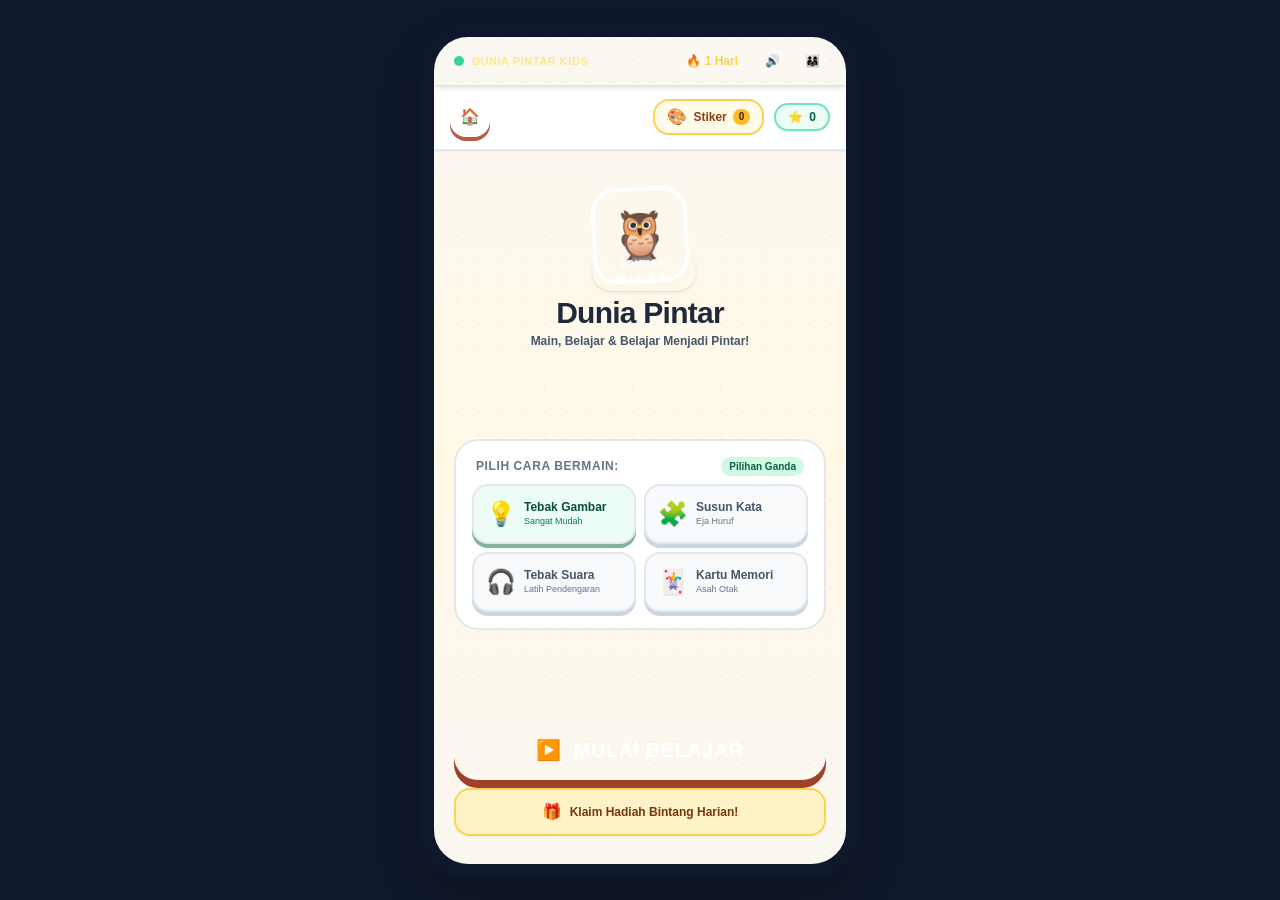
==== commit 2963fb5f: "feat v9 Dunia Pintar Premium: single-file offline hand-drawn (no CDN), tailwind inline, emoji icons," ====
--- a/www/index.html
+++ b/www/index.html
@@ -1,128 +1,1399 @@
 <!DOCTYPE html>
 <html lang="id">
 <head>
-<meta charset="UTF-8">
-<meta name="viewport" content="width=device-width, initial-scale=1.0, maximum-scale=1.0, user-scalable=no">
-<meta name="theme-color" content="#FFD23F">
-<title>Mini Ceria</title>
-
-<style>@font-face{font-family:"Fredoka Fallback";src:local("Arial Black"),local("Arial");}</style>
-<link rel="stylesheet" href="css/style.css">
+    <meta charset="UTF-8">
+    <meta name="viewport" content="width=device-width, initial-scale=1.0, maximum-scale=1.0, user-scalable=no">
+    <title>Dunia Pintar Studio - Aplikasi Edukasi Anak Pro</title>
+
+<style>
+/* === DUNIA PINTAR - HAND-DRAWN PREMIUM OFFLINE (no CDN) === */
+*{box-sizing:border-box;margin:0;padding:0}
+:root{--warm:#FAF7F2;--clay:#F4EBE1;--terra:#E07A5F;--ocean:#1D3557;--sage:#81B29A;--mustard:#F2CC8F;--berry:#7209B7;--mint:#2ECC71;--coral:#FF6B6B;--sky:#38BDF8;--navy:#073B4C;--yellow:#FFD23F;--green:#06D6A0}
+html,body{height:100%}
+body{font-family:'Nunito','Fredoka',system-ui,-apple-system,'Segoe UI',Roboto,Arial,sans-serif;background:#0F172A;min-height:100vh;display:flex;align-items:center;justify-content:center;padding:0;user-select:none;-webkit-user-select:none;touch-action:manipulation;color:#1E293B}
+.phone-container{width:100%;height:100vh;background:linear-gradient(180deg,#FAF7F2 0%, #FFF9E6 50%, #FAF7F2 100%);display:flex;flex-direction:column;position:relative;overflow:hidden}
+@media(min-width:640px){.phone-container{max-width:440px;height:900px;max-height:95vh;border:14px solid #0F172A;border-radius:48px;box-shadow:0 25px 60px -15px rgba(0,0,0,.7)}}
+/* paper dot texture */
+.phone-container::before{content:'';position:absolute;inset:0;background:radial-gradient(circle at 1px 1px, rgba(7,59,76,.06) 1px, transparent 0);background-size:22px 22px;pointer-events:none;opacity:.7}
+/* doodle clouds */
+.phone-container::after{content:'☁️ ☁️';position:absolute;top:62px;left:50%;transform:translateX(-50%);font-size:10px;letter-spacing:18px;opacity:.18;pointer-events:none}
+.btn-tactile{transition:all .12s cubic-bezier(.34,1.56,.64,1)}
+.btn-tactile:active{transform:translateY(4px) scale(.98) !important;filter:brightness(.96)}
+.arabic-text{font-family:'Amiri',Georgia,serif;line-height:1.1;font-size:54px}
+/* HAND-DRAWN CARDS - wobble */
+.hand-card{border-radius:22px 18px 24px 20px !important;transform:rotate(-.45deg);border:3px solid #073B4C !important;box-shadow:0 7px 0 #073B4C, 0 10px 22px rgba(7,59,76,.12) !important}
+.hand-card:nth-child(even){transform:rotate(.5deg);border-radius:20px 24px 18px 22px !important}
+.hand-card:nth-child(3n){transform:rotate(-.25deg)}
+.hand-card:active{transform:rotate(0) translateY(3px) scale(.98) !important}
+.category-tile{position:relative;overflow:hidden}
+.category-tile::after{content:'';position:absolute;top:-10px;right:-10px;width:44px;height:44px;background:rgba(255,255,255,.14);border-radius:50%;pointer-events:none}
+@keyframes bob{0%,100%{transform:translateY(0) rotate(-3deg)}50%{transform:translateY(-6px) rotate(-3deg)}}
+.mascot-bob{animation:bob 2.2s ease-in-out infinite}
+@keyframes shake{0%,100%{transform:translateX(0)}20%,60%{transform:translateX(-7px)}40%,80%{transform:translateX(7px)}}
+.animate-shake{animation:shake .4s ease-in-out}
+@keyframes fall{0%{transform:translateY(-20px) rotate(0) ;opacity:1}100%{transform:translateY(480px) rotate(720deg);opacity:0}}
+.confetti-piece{position:absolute;width:10px;height:10px;animation:fall 1.1s ease-out forwards;pointer-events:none}
+/* scrollbar */
+::-webkit-scrollbar{width:6px}::-webkit-scrollbar-thumb{background:#CBD5E1;border-radius:10px}
+</style>
+<script>
+// Inline confetti (no CDN) - CSS pieces
+function confetti(opts){
+  try{
+    const c = document.querySelector('.phone-container')||document.body;
+    const colors=['#FFD23F','#06D6A0','#FF6B6B','#38BDF8','#7209B7','#F2CC8F'];
+    for(let i=0;i<(opts&&opts.particleCount||60);i++){
+      const d=document.createElement('div');
+      d.className='confetti-piece';
+      d.style.left=(10+Math.random()*80)+'%';
+      d.style.top='18%';
+      d.style.background=colors[i%colors.length];
+      d.style.transform='rotate('+(Math.random()*360)+'deg)';
+      d.style.borderRadius=(Math.random()>.5?'50%':'4px');
+      d.style.animationDelay=(Math.random()*.2)+'s';
+      c.appendChild(d);
+      setTimeout(()=>d.remove(),1300);
+    }
+  }catch(e){}
+}
+</script>
+
+<style>
+        body {
+            font-family: 'Fredoka', 'Outfit', sans-serif;
+            user-select: none;
+            -webkit-user-select: none;
+            touch-action: manipulation;
+            background-color: #1E293B;
+            min-height: 100vh;
+        }
+
+        /* Tactile Push Button Physics */
+        .btn-tactile {
+            transition: all 0.1s cubic-bezier(0.175, 0.885, 0.32, 1.275);
+            position: relative;
+        }
+        .btn-tactile:active {
+            transform: translateY(6px) !important;
+            box-shadow: 0 2px 0px rgba(0, 0, 0, 0.2) !important;
+        }
+
+        /* Phone Frame Desktop Simulation */
+        @media (min-width: 640px) {
+            .phone-container {
+                max-width: 440px;
+                height: 900px;
+                max-height: 95vh;
+                border: 14px solid #0F172A;
+                border-radius: 48px;
+                box-shadow: 0 25px 60px -15px rgba(0, 0, 0, 0.7);
+            }
+        }
+
+        .arabic-text {
+            font-family: 'Amiri', serif;
+            line-height: 1.1;
+        }
+
+        /* Custom Scrollbar */
+        ::-webkit-scrollbar {
+            width: 6px;
+        }
+        ::-webkit-scrollbar-track {
+            background: transparent;
+        }
+        ::-webkit-scrollbar-thumb {
+            background: #CBD5E1;
+            border-radius: 10px;
+        }
+
+        /* Card Shake Animation for wrong answers */
+        @keyframes shake {
+            0%, 100% { transform: translateX(0); }
+            20%, 60% { transform: translateX(-8px); }
+            40%, 80% { transform: translateX(8px); }
+        }
+        .animate-shake {
+            animation: shake 0.4s ease-in-out;
+        }
+
+        /* Memory Card Flip Style */
+        .perspective-1000 {
+            perspective: 1000px;
+        }
+        .transform-style-3d {
+            transform-style: preserve-3d;
+        }
+        .backface-hidden {
+            backface-visibility: hidden;
+        }
+        .rotate-y-180 {
+            transform: rotateY(180deg);
+        }
+    </style>
 </head>
-<body>
-<!-- SPLASH CANTIK -->
-<div id="splash" class="splash">
-  <div class="splash-card">
-    <div class="splash-icon">🌟</div>
-    <div class="splash-title">Mini Ceria</div>
-    <div class="splash-sub">Hijaiyah • Alfabet • Hewan • Doa</div>
-    <div class="splash-bar"><div id="splashProgress"></div></div>
-    <div class="splash-tip">Memuat suara & gambar...</div>
-  </div>
-</div>
-
-<!-- LICENSE GATE -->
-<div id="licenseOverlay" class="overlay hidden">
-  <div class="lock-box license-box">
-    <div class="lock-emoji">🔑</div>
-    <h3>Aktivasi Mini Ceria</h3>
-    <p>Masukkan kode lisensi dari penjual.<br><span class="small">1 kode = 1 HP/Tab. Jangan dishare ya!</span></p>
-    <input id="licenseInput" type="text" placeholder="Contoh: CERIA-1234-ABCD" maxlength="19">
-    <button class="btn-primary" onclick="app.checkLicense()">Aktifkan Sekarang</button>
-    <p class="license-help">Belum punya kode? Chat penjual di Lynk.id/SociaBuzz.</p>
-    <p id="licenseErr" class="license-err hidden"></p>
-    <button class="btn-secondary" onclick="app.demoMode()">Coba Demo (3 Soal)</button>
-  </div>
-</div>
-
-<div class="bg-decor" aria-hidden="true"><span class="cloud c1"></span><span class="cloud c2"></span><span class="cloud c3"></span></div>
-
-<header id="header">
-  <div class="logo" id="logoTap"><span class="logo-icon">🌟</span> Mini Ceria</div>
-  <div class="stars"><span class="pill star-pill" id="starCount">⭐ 0</span><span class="pill trophy-pill" id="stickerCount">🏆 0</span><button class="pill raport-pill" onclick="app.openRaport()">📊</button></div>
-</header>
-
-<section id="home" class="screen active">
-  <div class="hero">
-    <div class="hero-badge">✨ Untuk Anak 1–5 Tahun • 100% Offline • Bebas Iklan</div>
-    <h1>Belajar Sambil <span class="hl">Main!</span></h1>
-    <p class="hero-sub">Semua pakai <b>suara</b> — anak belum bisa baca tetap bisa. Emak pilih tema, anak tinggal TAP gambar gede.</p>
-    <div class="mascot-row"><span class="mascot">🧒</span><span class="mascot m2">🐱</span><span class="mascot m3">📚</span></div>
-  </div>
-
-  <h2 class="section-title">Pilih Tema Belajar 👇 <span>Emak yang pencet</span></h2>
-  <div class="grid3">
-    <button class="cat-card hijaiyah" onclick="app.start('hijaiyah')"><div class="cat-top"><span class="cat-icon">ب</span><span class="cat-badge">28 Soal</span></div><div class="cat-title">Hijaiyah</div><div class="cat-desc">Alif – Kha • Suara</div><div class="cat-arrow">Main →</div></button>
-    <button class="cat-card alfabet" onclick="app.start('alfabet')"><div class="cat-top"><span class="cat-icon">Abc</span><span class="cat-badge">26 Soal</span></div><div class="cat-title">Alfabet</div><div class="cat-desc">A – Z • Huruf Besar</div><div class="cat-arrow">Main →</div></button>
-    <button class="cat-card hewan" onclick="app.start('hewan')"><div class="cat-top"><span class="cat-icon">🐱</span><span class="cat-badge">15 Soal</span></div><div class="cat-title">Hewan</div><div class="cat-desc">Kucing – Kelinci</div><div class="cat-arrow">Main →</div></button>
-    <button class="cat-card warna" onclick="app.start('warna')"><div class="cat-top"><span class="cat-icon" style="background:#FFD23F">🎨</span><span class="cat-badge">10 Soal</span></div><div class="cat-title">Warna</div><div class="cat-desc">Merah - Putih<div class="cat-arrow" style="background:#FFD23F">Main →</div></button>
-    <button class="cat-card angka" onclick="app.start('angka')"><div class="cat-top"><span class="cat-icon">123</span><span class="cat-badge">11 Soal</span></div><div class="cat-title">Angka</div><div class="cat-desc">0 - 10 • Berhitung</div><div class="cat-arrow" style="background:#06D6A0;color:#fff">Main →</div></button>
-    <button class="cat-card buah" onclick="app.start('buah')"><div class="cat-top"><span class="cat-icon">🍎</span><span class="cat-badge">9 Soal</span></div><div class="cat-title">Buah</div><div class="cat-desc">Apel - Alpukat<div class="cat-arrow" style="background:#FF8FA3;color:#fff">Main →</div></button>
-    <button class="cat-card doa" onclick="app.start('doa')"><div class="cat-top"><span class="cat-icon">🤲</span><span class="cat-badge">6 Hafalan</span></div><div class="cat-title">Doa Harian</div><div class="cat-desc">Tap → dengar doa full<div class="cat-arrow" style="background:#E9D5FF">Hafalan →</div></button>
-  </div>
-
-  <div class="trust"><span>🔊 Suara Indonesia</span><span>📴 Offline</span><span>🚫 Tanpa Iklan</span><span>👆 Tombol Gede</span><span>📊 Raport</span></div>
-
-  <div class="album-preview">
-    <div class="album-head"><h3>🏆 Album Stiker <span id="albumProgress">0/10</span></h3><span class="album-hint">Dapet 1 tiap 3 benar</span></div>
-    <div id="albumGrid" class="album-grid"></div>
-    <p class="album-foot">Nyalakan suara Tab/HP, tap 🔊 kalau gak dengar • Tap logo 5x untuk Menu Emak</p>
-  </div>
-</section>
-
-<section id="game" class="screen">
-  <div class="game-top">
-    <button class="btn-pill back" onclick="app.goHome()">← Menu</button>
-    <div class="progress-wrap"><div class="progress"><div id="progressBar"></div></div><span id="progressText">1/10</span></div>
-    <button class="btn-pill sound" onclick="app.replayAudio()">🔊</button>
-  </div>
-  <div class="question-box"><div class="q-mascot">🎧</div><div><div id="questionText" class="question-text">Mana huruf BA?</div><div id="questionHint" class="question-hint">Tap gambar yang benar ya!</div></div></div>
-  <div id="choices" class="choices"></div>
-  <div id="feedback" class="feedback hidden"></div>
-</section>
-
-
-<section id="hafalan" class="screen">
-  <div class="game-top">
-    <button class="btn-pill back" onclick="app.goHome()">← Menu</button>
-    <div class="progress-wrap"><span class="pill" style="background:var(--yellow);border:2px solid var(--navy);font-weight:900">🤲 Hafalan</span></div>
-    <button class="btn-pill sound" onclick="app.stopHafalan()">⏹️</button>
-  </div>
-  <div class="hafalan-head">
-    <div class="q-mascot">🤲</div>
-    <div><div class="question-text">Tap doa untuk hafalan</div><div class="question-hint">Tap kartu → putar doa full + ulang otomatis. Anak dengerin & ikutin ya!</div></div>
-  </div>
-  <div id="hafalanGrid" class="hafalan-grid"></div>
-  <div class="hafalan-foot">🔊 Tap kartu untuk putar • ⏹️ untuk stop • Ulang 2x biar hafal</div>
-</section>
-
-<section id="result" class="screen">
-  <div class="result-box">
-    <div id="resultEmoji" class="result-emoji">🎉</div>
-    <h2 id="resultTitle">Hebat!</h2>
-    <p id="resultDesc">Kamu dapet 8 bintang!</p>
-    <div id="resultStars" class="result-stars"></div>
-    <div class="result-btns"><button class="btn-primary" onclick="app.restart()">🔄 Main Lagi</button><button class="btn-secondary" onclick="app.goHome()">🎨 Ganti Tema</button><button class="btn-secondary" onclick="app.openRaport()">📊 Lihat Raport</button></div>
-  </div>
-</section>
-
-<section id="raport" class="screen">
-  <div class="raport-box">
-    <h2>📊 Raport Penilaian</h2>
-    <p class="raport-sub">Penyimpanan lokal di HP ini • Buat Emak pantau</p>
-    <div id="raportGrid" class="raport-grid"></div>
-    <div id="raportEmpty" class="raport-empty">Belum ada nilai. Main 1 tema dulu ya!</div>
-    <div class="raport-total"><span>Total Bintang</span><b id="raportTotal">⭐ 0</b></div>
-    <div class="raport-btns"><button class="btn-primary" onclick="app.goHome()">Kembali ke Menu</button><button class="btn-secondary" onclick="app.resetRaport()">🗑️ Reset Data</button></div>
-    <p class="small" style="text-align:center;color:#7A8A9A;margin-top:8px;font-size:10px">Data disimpan offline di HP ini. Ganti HP = data baru.</p>
-  </div>
-</section>
-
-<div id="exitPopup" class="overlay hidden"><div class="lock-box"><div class="lock-emoji">👋</div><h3>Keluar dari Mini Ceria?</h3><p>Yakin mau keluar?</p><div style="display:flex;gap:10px"><button class="btn-secondary" style="flex:1" onclick="app.dismissExit()">Tidak</button><button class="btn-primary" style="flex:1" onclick="app.confirmExit()">Ya, Keluar</button></div></div></div>
-<div id="lockOverlay" class="overlay hidden"><div class="lock-box"><div class="lock-emoji">🔒</div><h3>Menu Emak</h3><p>Area orang tua. Tap 5x logo untuk buka.</p><button class="btn-primary" onclick="app.goHome()">Kembali</button></div></div>
-
-<audio id="audioPlayer" preload="auto"></audio>
-<script src="js/howler.min.js"></script>
-<script src="js/engine.js"></script>
+<body class="flex items-center justify-center min-h-screen p-0 sm:p-4 bg-slate-900 text-slate-800">
+
+    <!-- MAIN APP CONTAINER FRAME -->
+    <div class="phone-container w-full h-screen sm:h-[900px] bg-warmCanvas flex flex-col relative overflow-hidden text-slate-800 shadow-2xl">
+        
+        <!-- TOP APP STATUS & AUDIO CONTROL BAR -->
+        <div class="bg-oceanDeep text-white px-5 py-2.5 flex justify-between items-center text-xs font-bold z-30 shadow-md">
+            <div class="flex items-center gap-2">
+                <span class="w-2.5 h-2.5 rounded-full bg-emerald-400 animate-pulse"></span>
+                <span class="tracking-wider text-[11px] font-outfit uppercase text-amber-200">DUNIA PINTAR KIDS</span>
+            </div>
+            
+            <div class="flex items-center gap-3">
+                <!-- Daily Streak Badge -->
+                <div class="flex items-center gap-1 bg-white/10 px-2 py-0.5 rounded-full text-amber-300" title="Streak Belajar Harian">
+                    <span aria-hidden="true">🔥</span>
+                    <span id="streakDisplay">1 Hari</span>
+                </div>
+
+                <button onclick="toggleSound()" class="w-7 h-7 rounded-full bg-white/10 hover:bg-white/20 flex items-center justify-center transition">
+                    <span aria-hidden="true">🔊</span>
+                </button>
+                
+                <!-- Parent Gate / Settings Button -->
+                <button onclick="openParentGate()" class="w-7 h-7 rounded-full bg-white/10 hover:bg-white/20 flex items-center justify-center transition text-slate-200" title="Area Orang Tua">
+                    <span aria-hidden="true">👨‍👩‍👧</span>
+                </button>
+            </div>
+        </div>
+
+        <!-- HEADER SCORE & NAVIGATION BAR -->
+        <header class="px-4 py-3 bg-white border-b-2 border-claySand flex justify-between items-center z-20 shadow-sm">
+            <button onclick="goToHome()" class="w-10 h-10 bg-terraRed text-white rounded-2xl flex items-center justify-center shadow-[0_4px_0_#B85B43] btn-tactile text-base" title="Menu Utama">
+                <span aria-hidden="true">🏠</span>
+            </button>
+
+            <!-- Rewards & Stars Display -->
+            <div class="flex items-center gap-2.5">
+                <button onclick="openStickerAlbum()" class="bg-amber-50 border-2 border-amber-300 px-3 py-1 rounded-2xl flex items-center gap-1.5 font-extrabold text-amber-800 shadow-sm btn-tactile text-xs">
+                    <span class="text-base">🎨</span>
+                    <span>Stiker</span>
+                    <span id="stickerBadgeCount" class="bg-amber-400 text-amber-950 text-[10px] px-1.5 py-0.2 rounded-full font-black">0</span>
+                </button>
+
+                <div class="bg-emerald-50 border-2 border-emerald-300 px-3 py-1 rounded-2xl flex items-center gap-1.5 font-extrabold text-emerald-800 shadow-sm text-xs">
+                    <span aria-hidden="true">⭐</span>
+                    <span id="starCount">0</span>
+                </div>
+            </div>
+        </header>
+
+        <!-- VIEW 1: HOME SCREEN -->
+        <div id="homeScreen" class="flex-1 flex flex-col justify-between p-5 overflow-y-auto z-10">
+            
+            <!-- Hero Banner & Mascot -->
+            <div class="text-center mt-2">
+                <div class="relative inline-block my-2">
+                    <div class="mascot-bob w-24 h-24 bg-mustardGold rounded-3xl mx-auto flex items-center justify-center text-5xl border-4 border-white shadow-tactile transform -rotate-3">
+                        🦉
+                    </div>
+                    <span class="absolute -bottom-2 -right-2 bg-berryPurple text-white text-[10px] px-3 py-1 rounded-full font-black tracking-wider uppercase shadow">
+                        EDUKASI PAUD & TK
+                    </span>
+                </div>
+                <h1 class="text-3xl font-black text-oceanDeep tracking-tight mt-1">
+                    Dunia Pintar
+                </h1>
+                <p class="text-slate-600 text-xs font-semibold mt-0.5">
+                    Main, Belajar & Belajar Menjadi Pintar!
+                </p>
+            </div>
+
+            <!-- Game Mode Selector -->
+            <div class="bg-white p-4 rounded-3xl border-2 border-claySand shadow-clay-card my-3 space-y-2">
+                <div class="flex justify-between items-center px-1 mb-1">
+                    <span class="font-extrabold text-xs text-slate-500 uppercase tracking-wider">Pilih Cara Bermain:</span>
+                    <span id="selectedModeBadge" class="text-[10px] bg-emerald-100 text-emerald-800 font-extrabold px-2 py-0.5 rounded-full">Pilihan Ganda</span>
+                </div>
+
+                <div class="grid grid-cols-2 gap-2">
+                    <!-- Mode 1: Pilihan Ganda -->
+                    <button onclick="selectGameMode('mcq')" id="modeMcqBtn" class="p-3 rounded-2xl border-2 border-sageGreen bg-emerald-50 text-emerald-900 font-extrabold text-left btn-tactile shadow-[0_4px_0_#81B29A] flex items-center gap-2">
+                        <span class="text-2xl">💡</span>
+                        <div>
+                            <div class="text-xs">Tebak Gambar</div>
+                            <div class="text-[9px] text-emerald-700 font-medium">Sangat Mudah</div>
+                        </div>
+                    </button>
+
+                    <!-- Mode 2: Susun Huruf -->
+                    <button onclick="selectGameMode('spelling')" id="modeSpellingBtn" class="p-3 rounded-2xl border-2 border-slate-200 bg-slate-50 text-slate-600 font-extrabold text-left btn-tactile shadow-[0_4px_0_#CBD5E1] flex items-center gap-2">
+                        <span class="text-2xl">🧩</span>
+                        <div>
+                            <div class="text-xs">Susun Kata</div>
+                            <div class="text-[9px] text-slate-500 font-medium">Eja Huruf</div>
+                        </div>
+                    </button>
+
+                    <!-- Mode 3: Listening Test -->
+                    <button onclick="selectGameMode('listening')" id="modeListeningBtn" class="p-3 rounded-2xl border-2 border-slate-200 bg-slate-50 text-slate-600 font-extrabold text-left btn-tactile shadow-[0_4px_0_#CBD5E1] flex items-center gap-2">
+                        <span class="text-2xl">🎧</span>
+                        <div>
+                            <div class="text-xs">Tebak Suara</div>
+                            <div class="text-[9px] text-slate-500 font-medium">Latih Pendengaran</div>
+                        </div>
+                    </button>
+
+                    <!-- Mode 4: Memory Match -->
+                    <button onclick="selectGameMode('memory')" id="modeMemoryBtn" class="p-3 rounded-2xl border-2 border-slate-200 bg-slate-50 text-slate-600 font-extrabold text-left btn-tactile shadow-[0_4px_0_#CBD5E1] flex items-center gap-2">
+                        <span class="text-2xl">🃏</span>
+                        <div>
+                            <div class="text-xs">Kartu Memori</div>
+                            <div class="text-[9px] text-slate-500 font-medium">Asah Otak</div>
+                        </div>
+                    </button>
+                </div>
+            </div>
+
+            <!-- Main Play Button -->
+            <div class="space-y-2 mb-2">
+                <button onclick="showCategoryScreen()" class="w-full py-4 bg-terraRed hover:bg-orange-600 text-white font-black text-xl rounded-3xl shadow-[0_8px_0_#9E402A] btn-tactile flex items-center justify-center gap-3 tracking-wide">
+                    <span aria-hidden="true">▶️</span>
+                    MULAI BELAJAR
+                </button>
+
+                <!-- Daily Reward Banner -->
+                <button onclick="claimDailyReward()" id="dailyRewardBtn" class="w-full py-2.5 bg-amber-100 hover:bg-amber-200 text-amber-900 border-2 border-amber-300 font-extrabold text-xs rounded-2xl btn-tactile flex items-center justify-center gap-2 shadow-sm">
+                    <span class="text-base animate-bounce">🎁</span>
+                    <span id="dailyRewardText">Klaim Hadiah Bintang Harian!</span>
+                </button>
+            </div>
+        </div>
+
+        <!-- VIEW 2: CATEGORY SELECTION -->
+        <div id="categoryScreen" class="hidden flex-1 flex flex-col p-4 overflow-y-auto z-10">
+            <div class="text-center my-1">
+                <h2 class="text-2xl font-black text-oceanDeep">Pilih Modul Belajar</h2>
+                <p class="text-xs text-slate-600 font-bold">Pilih kategori kesukaanmu!</p>
+            </div>
+
+            <div class="grid grid-cols-2 gap-3 my-auto py-2">
+                <!-- 1. Hijaiyah -->
+                <button onclick="startCategory('hijaiyah')" class="hand-card category-tile bg-emerald-500 text-white p-3.5 rounded-3xl shadow-[0_8px_0_#065F46] btn-tactile flex flex-col items-center justify-center text-center gap-1 border-2 border-emerald-400">
+                    <span class="arabic-text text-4xl font-bold">ابت</span>
+                    <span class="font-black text-sm mt-1">Huruf Hijaiyah</span>
+                    <span class="bg-emerald-700/50 text-[10px] px-2 py-0.5 rounded-full font-bold">10 Soal & Audio</span>
+                </button>
+
+                <!-- 2. Alfabet -->
+                <button onclick="startCategory('alfabet')" class="hand-card category-tile bg-amber-500 text-white p-3.5 rounded-3xl shadow-[0_8px_0_#B45309] btn-tactile flex flex-col items-center justify-center text-center gap-1 border-2 border-amber-400">
+                    <span class="text-3xl font-black">A B C</span>
+                    <span class="font-black text-sm mt-1">Huruf Alfabet</span>
+                    <span class="bg-amber-700/50 text-[10px] px-2 py-0.5 rounded-full font-bold">10 Soal & Fonik</span>
+                </button>
+
+                <!-- 3. Angka -->
+                <button onclick="startCategory('angka')" class="hand-card category-tile bg-skySlate text-white p-3.5 rounded-3xl shadow-[0_8px_0_#0284C7] btn-tactile flex flex-col items-center justify-center text-center gap-1 border-2 border-sky-300">
+                    <span class="text-3xl font-black">1 2 3</span>
+                    <span class="font-black text-sm mt-1">Angka & Hitung</span>
+                    <span class="bg-sky-800/40 text-[10px] px-2 py-0.5 rounded-full font-bold">10 Soal Berhitung</span>
+                </button>
+
+                <!-- 4. Satwa -->
+                <button onclick="startCategory('satwa')" class="hand-card category-tile bg-terraRed text-white p-3.5 rounded-3xl shadow-[0_8px_0_#9E402A] btn-tactile flex flex-col items-center justify-center text-center gap-1 border-2 border-orange-400">
+                    <span class="text-3xl">🦁</span>
+                    <span class="font-black text-sm mt-1">Dunia Satwa</span>
+                    <span class="bg-orange-800/40 text-[10px] px-2 py-0.5 rounded-full font-bold">10 Hewan Unik</span>
+                </button>
+
+                <!-- 5. Warna & Bentuk -->
+                <button onclick="startCategory('warna')" class="hand-card category-tile bg-berryPurple text-white p-3.5 rounded-3xl shadow-[0_8px_0_#4C1D95] btn-tactile flex flex-col items-center justify-center text-center gap-1 border-2 border-purple-400">
+                    <span class="text-3xl">🎨</span>
+                    <span class="font-black text-sm mt-1">Warna & Bentuk</span>
+                    <span class="bg-purple-900/50 text-[10px] px-2 py-0.5 rounded-full font-bold">10 Geometri & Warna</span>
+                </button>
+
+                <!-- 6. Buah & Sayur -->
+                <button onclick="startCategory('buah')" class="hand-card category-tile bg-rose-500 text-white p-3.5 rounded-3xl shadow-[0_8px_0_#9F1239] btn-tactile flex flex-col items-center justify-center text-center gap-1 border-2 border-rose-400">
+                    <span class="text-3xl">🍎🥦</span>
+                    <span class="font-black text-sm mt-1">Buah & Sayur</span>
+                    <span class="bg-rose-800/50 text-[10px] px-2 py-0.5 rounded-full font-bold">10 Makanan Sehat</span>
+                </button>
+
+                <!-- 7. Transportasi -->
+                <button onclick="startCategory('transportasi')" class="hand-card category-tile bg-indigo-600 text-white p-3.5 rounded-3xl shadow-[0_8px_0_#312E81] btn-tactile flex flex-col items-center justify-center text-center gap-1 border-2 border-indigo-400">
+                    <span class="text-3xl">🚗🚀</span>
+                    <span class="font-black text-sm mt-1">Transportasi</span>
+                    <span class="bg-indigo-900/50 text-[10px] px-2 py-0.5 rounded-full font-bold">10 Kendaraan</span>
+                </button>
+
+                <!-- 8. Logika & Pola -->
+                <button onclick="startCategory('logika')" class="hand-card category-tile bg-teal-600 text-white p-3.5 rounded-3xl shadow-[0_8px_0_#0D9488] btn-tactile flex flex-col items-center justify-center text-center gap-1 border-2 border-teal-400">
+                    <span class="text-3xl">🧠🧩</span>
+                    <span class="font-black text-sm mt-1">Logika & Pola</span>
+                    <span class="bg-teal-800/50 text-[10px] px-2 py-0.5 rounded-full font-bold">10 Asah Otak</span>
+                </button>
+
+                <!-- 9. Tebak Bayangan -->
+                <button onclick="startCategory('bayangan')" class="hand-card category-tile bg-fuchsia-600 text-white p-3.5 rounded-3xl shadow-[0_8px_0_#A21CAF] btn-tactile flex flex-col items-center justify-center text-center gap-1 border-2 border-fuchsia-400">
+                    <span class="text-3xl">👤🔍</span>
+                    <span class="font-black text-sm mt-1">Tebak Bayangan</span>
+                    <span class="bg-fuchsia-800/50 text-[10px] px-2 py-0.5 rounded-full font-bold">10 Visual Spasial</span>
+                </button>
+
+                <!-- 10. Tubuh & Kebiasaan Baik (Full Row) -->
+                <button onclick="startCategory('kebiasaan')" class="hand-card category-tile col-span-2 bg-amber-600 text-white p-3 rounded-3xl shadow-[0_8px_0_#B45309] btn-tactile flex items-center justify-center gap-4 border-2 border-amber-400">
+                    <span class="text-4xl">🧼🦷</span>
+                    <div class="text-left">
+                        <span class="font-black text-base block">Tubuh & Kebiasaan Baik</span>
+                        <span class="bg-amber-900/50 text-[10px] px-2 py-0.5 rounded-full font-bold inline-block">10 Karakter, Kesehatan & Indera</span>
+                    </div>
+                </button>
+            </div>
+
+            <button onclick="showHomeScreen()" class="w-full py-3 bg-white text-slate-700 font-extrabold text-xs rounded-2xl shadow-sm border-2 border-claySand btn-tactile flex items-center justify-center gap-2 mt-auto">
+                <span aria-hidden="true">←</span>
+                Kembali ke Menu Utama
+            </button>
+        </div>
+
+        <!-- VIEW 3: GAME SCREEN -->
+        <div id="gameScreen" class="hidden flex-1 flex flex-col justify-between p-4 overflow-y-auto z-10">
+            
+            <!-- Level Bar & Hint Button -->
+            <div class="flex justify-between items-center mb-1">
+                <div id="levelBadge" class="bg-oceanDeep text-white font-extrabold px-3 py-1 rounded-2xl text-xs shadow-sm">
+                    Level 1 / 10
+                </div>
+                
+                <button onclick="triggerAudioClue()" class="bg-amber-400 text-amber-950 font-black px-3 py-1.5 rounded-2xl text-xs btn-tactile shadow-[0_3px_0_#B45309] flex items-center gap-1.5">
+                    <span aria-hidden="true">🔊</span>
+                    <span>Dengarkan Suara</span>
+                </button>
+            </div>
+
+            <!-- QUESTION CARD -->
+            <div id="questionCard" class="bg-white rounded-3xl border-4 border-claySand shadow-clay-card p-4 flex flex-col items-center relative my-auto">
+                
+                <span id="categoryTag" class="bg-claySand text-oceanDeep font-black text-[10px] uppercase px-3 py-0.5 rounded-full mb-1 tracking-wider">
+                    HIJAIYAH
+                </span>
+
+                <!-- Display Box (Glyph / Emoji / Image Card / Audio Wave) -->
+                <div id="visualDisplayBox" class="w-full min-h-[160px] bg-warmCanvas rounded-2xl border-2 border-dashed border-slate-300 flex flex-col items-center justify-center p-3 my-1 relative overflow-hidden">
+                    <!-- Dynamic Visual Content Inserted by JS -->
+                </div>
+
+                <!-- Text Clue Prompt -->
+                <p id="clueText" class="text-xs font-bold text-slate-600 italic text-center mt-2">
+                    "Manakah jawaban yang benar?"
+                </p>
+            </div>
+
+            <!-- GAME MODE ANSWER CONTAINERS -->
+            <div class="my-2">
+                
+                <!-- 1. MCQ MODE BUTTONS -->
+                <div id="mcqAnswersContainer" class="grid grid-cols-2 gap-2.5">
+                    <!-- Dynamic Answer Buttons -->
+                </div>
+
+                <!-- 2. SPELLING PUZZLE CONTAINER -->
+                <div id="spellingAnswersContainer" class="hidden space-y-3">
+                    <!-- Target Answer Slots -->
+                    <div id="wordSlots" class="flex flex-wrap justify-center gap-1.5 min-h-[48px] p-2 bg-white rounded-2xl border-2 border-claySand shadow-inner">
+                        <!-- Dynamic Slots -->
+                    </div>
+
+                    <!-- Tile Bank -->
+                    <div id="tileBank" class="flex flex-wrap justify-center gap-1.5 p-2 bg-claySand/60 rounded-2xl">
+                        <!-- Dynamic Clickable Tiles -->
+                    </div>
+
+                    <div class="flex gap-2">
+                        <button onclick="clearLastSpellingTile()" class="flex-1 py-2 bg-rose-100 text-rose-700 font-extrabold rounded-xl text-xs btn-tactile border border-rose-300">
+                            <span aria-hidden="true">⌫</span> Hapus
+                        </button>
+                        <button onclick="checkSpellingAnswer()" class="flex-2 py-2 bg-emerald-500 text-white font-black rounded-xl text-xs btn-tactile shadow-[0_4px_0_#047857] px-4">
+                            <span aria-hidden="true">✓</span> Cek Jawaban
+                        </button>
+                    </div>
+                </div>
+
+                <!-- 3. MEMORY MATCHING CONTAINER -->
+                <div id="memoryAnswersContainer" class="hidden grid grid-cols-3 gap-2 py-1">
+                    <!-- Dynamic Memory Cards -->
+                </div>
+
+            </div>
+
+        </div>
+
+        <!-- VIEW 4: STICKER ALBUM MODAL -->
+        <div id="stickerModal" class="hidden fixed inset-0 bg-slate-900/70 backdrop-blur-sm z-50 flex items-center justify-center p-4">
+            <div class="bg-warmCanvas rounded-3xl border-4 border-amber-300 p-5 w-full max-w-sm max-h-[85vh] flex flex-col shadow-2xl relative">
+                
+                <div class="flex justify-between items-center mb-3">
+                    <h3 class="text-xl font-black text-oceanDeep flex items-center gap-2">
+                        <span>🎨</span> Album Stiker Anak
+                    </h3>
+                    <button onclick="closeStickerAlbum()" class="w-8 h-8 rounded-full bg-rose-500 text-white font-bold flex items-center justify-center btn-tactile">
+                        ✕
+                    </button>
+                </div>
+
+                <p class="text-xs text-slate-600 font-bold mb-3">Selesaikan level untuk membuka stiker hewan & benda lucu!</p>
+
+                <!-- Sticker Grid -->
+                <div id="stickerGrid" class="grid grid-cols-3 gap-3 overflow-y-auto p-1 flex-1">
+                    <!-- Dynamic Stickers -->
+                </div>
+            </div>
+        </div>
+
+        <!-- VIEW 5: PARENT GATE & STATS MODAL -->
+        <div id="parentGateModal" class="hidden fixed inset-0 bg-slate-900/70 backdrop-blur-sm z-50 flex items-center justify-center p-4">
+            <div class="bg-white rounded-3xl border-4 border-oceanDeep p-5 w-full max-w-xs shadow-2xl relative text-center">
+                
+                <div id="parentLockView">
+                    <div class="text-4xl mb-2">🔒</div>
+                    <h3 class="text-lg font-black text-oceanDeep">Area Orang Tua</h3>
+                    <p class="text-xs text-slate-500 mb-3 font-semibold">Jawab pertanyaan matematika berikut untuk masuk:</p>
+
+                    <div class="bg-claySand p-3 rounded-2xl my-3 text-xl font-black text-oceanDeep" id="parentMathQuestion">
+                        3 + 4 = ?
+                    </div>
+
+                    <input type="number" id="parentMathInput" placeholder="Jawaban" class="w-full text-center py-2 border-2 border-slate-300 rounded-xl font-extrabold text-lg mb-3 focus:outline-none focus:border-oceanDeep">
+
+                    <div class="flex gap-2">
+                        <button onclick="closeParentGate()" class="flex-1 py-2 bg-slate-200 text-slate-700 font-bold rounded-xl text-xs btn-tactile">Batal</button>
+                        <button onclick="verifyParentAnswer()" class="flex-1 py-2 bg-oceanDeep text-white font-black rounded-xl text-xs btn-tactile shadow-[0_3px_0_#0F172A]">Masuk</button>
+                    </div>
+                </div>
+
+                <!-- PARENT DASHBOARD (Shown after correct math answer) -->
+                <div id="parentDashboardView" class="hidden text-left">
+                    <div class="flex justify-between items-center mb-3">
+                        <h3 class="text-lg font-black text-oceanDeep">📊 Laporan Belajar Anak</h3>
+                        <button onclick="closeParentGate()" class="text-slate-400 hover:text-slate-600 font-bold">✕</button>
+                    </div>
+
+                    <div class="space-y-2 text-xs font-semibold text-slate-700">
+                        <div class="bg-slate-50 p-2.5 rounded-xl border border-slate-200 flex justify-between">
+                            <span>Total Skor Poin:</span>
+                            <span id="parentStatScore" class="font-extrabold text-emerald-600">0 Poin</span>
+                        </div>
+                        <div class="bg-slate-50 p-2.5 rounded-xl border border-slate-200 flex justify-between">
+                            <span>Bintang Dikumpulkan:</span>
+                            <span id="parentStatStars" class="font-extrabold text-amber-500">0 ⭐</span>
+                        </div>
+                        <div class="bg-slate-50 p-2.5 rounded-xl border border-slate-200 flex justify-between">
+                            <span>Stiker Ditemukan:</span>
+                            <span id="parentStatStickers" class="font-extrabold text-purple-600">0 Stiker</span>
+                        </div>
+                    </div>
+
+                    <div class="mt-4 pt-3 border-t border-slate-200 space-y-2">
+                        <button onclick="confirmResetApp()" class="w-full py-2 bg-rose-50 text-rose-600 font-bold text-xs rounded-xl border border-rose-200 btn-tactile text-center">
+                            <span aria-hidden="true">↻</span> Reset Progress Belajar
+                        </button>
+                    </div>
+                </div>
+
+            </div>
+        </div>
+
+        <!-- VIEW 6: VICTORY CELEBRATION MODAL -->
+        <div id="victoryModal" class="hidden fixed inset-0 bg-slate-900/70 backdrop-blur-sm z-50 flex items-center justify-center p-4">
+            <div class="bg-white rounded-3xl border-4 border-amber-400 p-5 w-full max-w-xs text-center shadow-2xl relative animate-pop-in">
+                
+                <div class="text-6xl mb-1 animate-bounce">🎉</div>
+                <h2 class="text-2xl font-black text-oceanDeep">PINTAR SEKALIKU!</h2>
+                <p id="victorySubtext" class="text-slate-600 font-bold text-xs mt-0.5">Jawaban kamu benar!</p>
+
+                <!-- Stars Awarded -->
+                <div class="flex justify-center gap-2 my-3 text-3xl text-amber-400 drop-shadow-sm">
+                    <span aria-hidden="true">⭐</span>
+                    <span aria-hidden="true">⭐</span>
+                    <span aria-hidden="true">⭐</span>
+                </div>
+
+                <div id="unlockedStickerBanner" class="hidden bg-amber-50 p-2 rounded-2xl border border-amber-300 my-2 text-xs font-black text-amber-900 flex items-center justify-center gap-2">
+                    <span>🎁 Kamu Dapat Stiker Baru:</span>
+                    <span id="unlockedStickerEmoji" class="text-2xl">🦁</span>
+                </div>
+
+                <button onclick="nextLevel()" class="w-full py-3 bg-emerald-500 hover:bg-emerald-600 text-white font-black text-base rounded-2xl shadow-[0_5px_0_#047857] btn-tactile flex items-center justify-center gap-2 mt-2">
+                    Soal Berikutnya
+                    <span aria-hidden="true">→</span>
+                </button>
+            </div>
+        </div>
+
+        <!-- TOAST NOTIFICATION -->
+        <div id="toast" class="hidden fixed top-16 left-1/2 -translate-x-1/2 bg-oceanDeep text-white px-4 py-2 rounded-2xl text-xs font-bold shadow-lg z-50 flex items-center gap-2">
+            <span aria-hidden="true">✨</span>
+            <span id="toastMsg">Informasi!</span>
+        </div>
+
+    </div>
+
+    <script>
+        /* -------------------------------------------------------------
+           GLOBAL APP STATE & STICKERS CATALOG
+        ------------------------------------------------------------- */
+        const gameState = {
+            score: 0,
+            stars: 0,
+            unlockedStickers: [],
+            currentCategory: 'hijaiyah',
+            currentLevelIndex: 0,
+            selectedMode: 'mcq', // 'mcq', 'spelling', 'listening', 'memory'
+            soundEnabled: true,
+            spellingInput: [],
+            memoryFlipped: [],
+            memoryCards: [],
+            parentMathResult: 0
+        };
+
+        const STICKERS_CATALOG = [
+            { id: 's1', name: 'Singa Berani', emoji: '🦁' },
+            { id: 's2', name: 'Gajah Cerdas', emoji: '🐘' },
+            { id: 's3', name: 'Kelinci Cepat', emoji: '🐰' },
+            { id: 's4', name: 'Kucing Lucu', emoji: '🐱' },
+            { id: 's5', name: 'Panda Comel', emoji: '🐼' },
+            { id: 's6', name: 'Roket Hebat', emoji: '🚀' },
+            { id: 's7', name: 'Bintang Terang', emoji: '⭐' },
+            { id: 's8', name: 'Mahkota Raja', emoji: '👑' },
+            { id: 's9', name: 'Pelangi Indah', emoji: '🌈' },
+            { id: 's10', name: 'Piala Juara', emoji: '🏆' },
+            { id: 's11', name: 'Robot Pintar', emoji: '🤖' },
+            { id: 's12', name: 'Mobil Balap', emoji: '🏎️' }
+        ];
+
+        /* -------------------------------------------------------------
+           RICH CONTENT DATABASE (10 CATEGORIES)
+        ------------------------------------------------------------- */
+        const questionsDatabase = {
+            // ... existing categories (hijaiyah, alfabet, angka, satwa, warna, buah, transportasi) ...
+            hijaiyah: [
+                { glyph: 'ا', name: 'ALIF', speech: 'Alif', clue: 'Huruf pertama dalam Hijaiyah: ALIF', options: ['ALIF', 'BA', 'TA', 'TSA'] },
+                { glyph: 'ب', name: 'BA', speech: 'Baa', clue: 'Huruf dengan titik satu di bawah: BA', options: ['ALIF', 'BA', 'JIM', 'TA'] },
+                { glyph: 'ت', name: 'TA', speech: 'Taa', clue: 'Huruf dengan titik dua di atas: TA', options: ['TSA', 'TA', 'BA', 'NUN'] },
+                { glyph: 'ث', name: 'TSA', speech: 'Tsaa', clue: 'Huruf dengan titik tiga di atas: TSA', options: ['TA', 'TSA', 'JIM', 'KHO'] },
+                { glyph: 'ج', name: 'JIM', speech: 'Jim', clue: 'Huruf titik satu di tengah perut: JIM', options: ['HA', 'KHO', 'JIM', 'AIN'] },
+                { glyph: 'ح', name: 'HA', speech: 'Haa', clue: 'Huruf bersih tanpa titik: HA', options: ['JIM', 'KHO', 'HA', 'AIN'] },
+                { glyph: 'خ', name: 'KHO', speech: 'Khoo', clue: 'Huruf titik satu di atas kepala: KHO', options: ['KHO', 'HA', 'GHIN', 'SHOD'] },
+                { glyph: 'د', name: 'DAL', speech: 'Dal', clue: 'Huruf melengkung seperti siku: DAL', options: ['DZAL', 'DAL', 'RO', 'ZAI'] },
+                { glyph: 'ذ', name: 'DZAL', speech: 'Dzal', clue: 'Huruf Dal dengan titik di atas: DZAL', options: ['DZAL', 'DAL', 'ZAI', 'RO'] },
+                { glyph: 'ر', name: 'RO', speech: 'Roo', clue: 'Huruf meluncur seperti perosotan: RO', options: ['RO', 'ZAI', 'DAL', 'NUN'] }
+            ],
+            alfabet: [
+                { letter: 'A', icon: '🍎', name: 'APEL', speech: 'A untuk Apel', clue: 'Huruf A untuk buah...', options: ['APEL', 'BEBEK', 'CACING', 'DOMBA'] },
+                { letter: 'B', icon: '🦆', name: 'BEBEK', speech: 'B untuk Bebek', clue: 'Huruf B untuk hewan...', options: ['ANJING', 'BEBEK', 'CICAK', 'ELANG'] },
+                { letter: 'C', icon: '🪱', name: 'CACING', speech: 'C untuk Cacing', clue: 'Huruf C untuk...', options: ['CACING', 'BURUNG', 'DOMBA', 'GAJAH'] },
+                { letter: 'D', icon: '🐑', name: 'DOMBA', speech: 'D untuk Domba', clue: 'Huruf D untuk...', options: ['CICAK', 'DOMBA', 'GAJAH', 'HARIMAU'] },
+                { letter: 'E', icon: '🦅', name: 'ELANG', speech: 'E untuk Elang', clue: 'Huruf E untuk burung...', options: ['ELANG', 'AYAM', 'IKAN', 'ULAR'] },
+                { letter: 'G', icon: '🐘', name: 'GAJAH', speech: 'G untuk Gajah', clue: 'Huruf G untuk hewan berbelalai...', options: ['HARIMAU', 'GAJAH', 'JERAPAH', 'KELINCI'] },
+                { letter: 'I', icon: '🐟', name: 'IKAN', speech: 'I untuk Ikan', clue: 'Huruf I untuk hewan air...', options: ['IKAN', 'ULAR', 'ELANG', 'ONTA'] },
+                { letter: 'K', icon: '🐱', name: 'KUCING', speech: 'K untuk Kucing', clue: 'Huruf K untuk hewan imut...', options: ['KUCING', 'KUDA', 'MONYET', 'SAPI'] },
+                { letter: 'M', icon: '🐒', name: 'MONYET', speech: 'M untuk Monyet', clue: 'Huruf M untuk pemakan pisang...', options: ['KUCING', 'MONYET', 'MUSANG', 'SINGA'] },
+                { letter: 'P', icon: '🍌', name: 'PISANG', speech: 'P untuk Pisang', clue: 'Huruf P untuk buah kuning...', options: ['PEPAYA', 'PISANG', 'PINUS', 'PIZZA'] }
+            ],
+            angka: [
+                { number: '1', visual: '🍎', name: 'SATU', count: 1, speech: 'Angka Satu', clue: 'Berapa jumlah buah di atas?', options: ['SATU', 'DUA', 'TIGA', 'EMPAT'] },
+                { number: '2', visual: '🍎🍎', name: 'DUA', count: 2, speech: 'Angka Dua', clue: 'Hitung buah apel ini!', options: ['SATU', 'DUA', 'TIGA', 'LIMA'] },
+                { number: '3', visual: '⭐⭐⭐', name: 'TIGA', count: 3, speech: 'Angka Tiga', clue: 'Ada berapa bintang di atas?', options: ['DUA', 'TIGA', 'EMPAT', 'ENAM'] },
+                { number: '4', visual: '🎈🎈🎈🎈', name: 'EMPAT', count: 4, speech: 'Angka Empat', clue: 'Hitung jumlah balon ceria!', options: ['TIGA', 'EMPAT', 'LIMA', 'TUJUH'] },
+                { number: '5', visual: '🐱🐱🐱🐱🐱', name: 'LIMA', count: 5, speech: 'Angka Lima', clue: 'Berapa jumlah kucing imut?', options: ['EMPAT', 'LIMA', 'ENAM', 'DELAPAN'] },
+                { number: '6', visual: '🚗🚗🚗🚗🚗🚗', name: 'ENAM', count: 6, speech: 'Angka Enam', clue: 'Hitung mobil-mobilan ini!', options: ['LIMA', 'ENAM', 'TUJUH', 'SEMBILAN'] },
+                { number: '7', visual: '🌸🌸🌸🌸🌸🌸🌸', name: 'TUJUH', count: 7, speech: 'Angka Tujuh', clue: 'Berapa kuntum bunga cantik?', options: ['ENAM', 'TUJUH', 'DELAPAN', 'SEPULUH'] },
+                { number: '8', visual: '🐟🐟🐟🐟🐟🐟🐟🐟', name: 'DELAPAN', count: 8, speech: 'Angka Delapan', clue: 'Hitung ikan-ikan berenang!', options: ['TUJUH', 'DELAPAN', 'SEMBILAN', 'LIMA'] },
+                { number: '9', visual: '🍬🍬🍬🍬🍬🍬🍬🍬🍬', name: 'SEMBILAN', count: 9, speech: 'Angka Sembilan', clue: 'Ada berapa permen manis?', options: ['DELAPAN', 'SEMBILAN', 'SEPULUH', 'ENAM'] },
+                { number: '10', visual: '🎨🎨🎨🎨🎨🎨🎨🎨🎨🎨', name: 'SEPULUH', count: 10, speech: 'Angka Sepuluh', clue: 'Hitung jumlah palet warna!', options: ['SEMBILAN', 'SEPULUH', 'DELAPAN', 'TIGA'] }
+            ],
+            satwa: [
+                { visual: '🐱', name: 'KUCING', speech: 'Kucing. Meow meow!', clue: 'Hewan suka minum susu & mengeong', options: ['KUCING', 'ANJING', 'KELINCI', 'MONYET'] },
+                { visual: '🐒', name: 'MONYET', speech: 'Monyet suka makan pisang!', clue: 'Hewan lincah pemanjat pohon', options: ['GAJAH', 'MONYET', 'SINGA', 'JERAPAH'] },
+                { visual: '🐘', name: 'GAJAH', speech: 'Gajah belalai panjang!', clue: 'Hewan bertubuh besar berbelalai', options: ['GAJAH', 'KUDA', 'SAPI', 'BADAK'] },
+                { visual: '🐔', name: 'AYAM', speech: 'Ayam kukuruyuk!', clue: 'Hewan berkokok pagi hari', options: ['BEBEK', 'BURUNG', 'AYAM', 'ANGSA'] },
+                { visual: '🦁', name: 'SINGA', speech: 'Singa Raja Hutan!', clue: 'Raja hutan bersurai lebat', options: ['HARIMAU', 'SINGA', 'SERIGALA', 'KUCING'] },
+                { visual: '🐢', name: 'KURA KURA', speech: 'Kura-kura jalan pelan!', clue: 'Hewan bercangkang keras pelan', options: ['SIPUT', 'KURA KURA', 'BUAYA', 'KATAK'] },
+                { visual: '🐸', name: 'KATAK', speech: 'Katak melompat!', clue: 'Hewan hijau suka melompat', options: ['KATAK', 'IKAN', 'UDANG', 'ULAR'] },
+                { visual: '🦋', name: 'KUPU KUPU', speech: 'Kupu-kupu terbang indah!', clue: 'Serangga bersayap indah', options: ['LEBAH', 'LALAT', 'KUPU KUPU', 'NYAMUK'] },
+                { visual: '🐬', name: 'LUMBA LUMBA', speech: 'Lumba-lumba pandai melompat!', clue: 'Mamalia laut yang sangat pintar', options: ['HIU', 'LUMBA LUMBA', 'PAUS', 'PENGUIN'] },
+                { visual: '🦉', name: 'BURUNG HANTU', speech: 'Burung Hantu matanya bulat!', clue: 'Burung bijak yang bangun di malam hari', options: ['ELANG', 'BURUNG HANTU', 'MERPATI', 'GATOK'] }
+            ],
+            warna: [
+                { colorHex: '#EF4444', name: 'MERAH', speech: 'Warna Merah', clue: 'Warna buah apel segar', options: ['MERAH', 'BIRU', 'KUNING', 'HIJAU'] },
+                { colorHex: '#3B82F6', name: 'BIRU', speech: 'Warna Biru', clue: 'Warna seperti indahnya langit', options: ['HIJAU', 'BIRU', 'UNGU', 'KUNING'] },
+                { colorHex: '#F59E0B', name: 'KUNING', speech: 'Warna Kuning', clue: 'Warna matahari dan pisang', options: ['ORANYE', 'MERAH', 'KUNING', 'HIJAU'] },
+                { colorHex: '#10B981', name: 'HIJAU', speech: 'Warna Hijau', clue: 'Warna dedaunan dan rumput', options: ['BIRU', 'HIJAU', 'COKELAT', 'HITAM'] },
+                { colorHex: '#8B5CF6', name: 'UNGU', speech: 'Warna Ungu', clue: 'Warna seperti buah anggur', options: ['UNGU', 'MERAH', 'PINK', 'BIRU'] },
+                { shape: '🔴', name: 'LINGKARAN', speech: 'Bentuk Lingkaran Bulat', clue: 'Bentuk bulat seperti bola', options: ['LINGKARAN', 'PERSEGI', 'SEGITIGA', 'BINTANG'] },
+                { shape: '🟥', name: 'PERSEGI', speech: 'Bentuk Persegi Empat', clue: 'Bentuk kotak dengan 4 sisi sama', options: ['PERSEGI', 'SEGITIGA', 'LINGKARAN', 'OVAL'] },
+                { shape: '🔺', name: 'SEGITIGA', speech: 'Bentuk Segitiga', clue: 'Bentuk mempunyai 3 sudut tajam', options: ['SEGITIGA', 'PERSEGI', 'BINTANG', 'LINGKARAN'] },
+                { shape: '⭐', name: 'BINTANG', speech: 'Bentuk Bintang Bersinar', clue: 'Bentuk bersinar di langit malam', options: ['BINTANG', 'PERSEGI', 'LINGKARAN', 'SEGITIGA'] },
+                { shape: '🖤', name: 'HATI', speech: 'Bentuk Hati Kasih Sayang', clue: 'Bentuk lambang kasih sayang', options: ['HATI', 'BINTANG', 'PERSEGI', 'LINGKARAN'] }
+            ],
+            buah: [
+                { visual: '🍎', name: 'APEL', speech: 'Buah Apel Merah', clue: 'Buah merah manis dan renyah', options: ['APEL', 'JERUK', 'MANGGA', 'PISANG'] },
+                { visual: '🍌', name: 'PISANG', speech: 'Buah Pisang Kuning', clue: 'Buah kuning favorit monyet', options: ['MELON', 'PISANG', 'NANAS', 'PEPAYA'] },
+                { visual: '🍉', name: 'SEMANGKA', speech: 'Buah Semangka Segar', clue: 'Buah besar hijau di luar, merah di dalam', options: ['MELON', 'SEMANGKA', 'DURIAN', 'ALPUKAT'] },
+                { visual: '🥦', name: 'BROKOLI', speech: 'Sayur Brokoli Hijau', clue: 'Sayuran hijau mirip pohon kecil', options: ['BROKOLI', 'WORTEL', 'BAYAM', 'TOMAT'] },
+                { visual: '🥕', name: 'WORTEL', speech: 'Sayur Wortel Oranye', clue: 'Sayur oranye favorit kelinci', options: ['WORTEL', 'TOMAT', 'KENTANG', 'TERONG'] },
+                { visual: '🍓', name: 'STROBERI', speech: 'Buah Stroberi Merah', clue: 'Buah merah mungil berbintik', options: ['ANGGUR', 'STROBERI', 'CERI', 'APEL'] },
+                { visual: '🍇', name: 'ANGGUR', speech: 'Buah Anggur Ungu', clue: 'Buah bulat manis bergerombol', options: ['ANGGUR', 'JERUK', 'PISANG', 'MELON'] },
+                { visual: '🌽', name: 'JAGUNG', speech: 'Jagung Manis Kuning', clue: 'Makanan berbiji kuning manis', options: ['JAGUNG', 'WORTEL', 'KENTANG', 'LABU'] },
+                { visual: '🍍', name: 'NANAS', speech: 'Buah Nanas', clue: 'Buah bermahkota daun segar', options: ['NANAS', 'DURIAN', 'MANGGA', 'PISANG'] },
+                { visual: '🥑', name: 'ALPUKAT', speech: 'Buah Alpukat Hijau', clue: 'Buah hijau lezat untuk jus', options: ['ALPUKAT', 'MELON', 'PEPAYA', 'MANGGA'] }
+            ],
+            transportasi: [
+                { visual: '🚗', name: 'MOBIL', speech: 'Mobil Kendaraan Darat', clue: 'Kendaraan roda empat jalan raya', options: ['MOBIL', 'MOTOR', 'SEPEDA', 'BUS'] },
+                { visual: '🚀', name: 'ROKET', speech: 'Roket Terbang Ke Luar Angkasa', clue: 'Wahana terbang menembus angkasa', options: ['PESAWAT', 'ROKET', 'HELIBER', 'BALON'] },
+                { visual: '✈️', name: 'PESAWAT', speech: 'Pesawat Terbang Di Langit', clue: 'Kendaraan terbang bersayap besar', options: ['PESAWAT', 'HELI', 'ROKET', 'BURUNG'] },
+                { visual: '🚢', name: 'KAPAL LAUT', speech: 'Kapal Laut Berlayar', clue: 'Kendaraan besar berlayar di samudra', options: ['PERAHU', 'KAPAL LAUT', 'MOBIL', 'KERETA'] },
+                { visual: '🚂', name: 'KERETA API', speech: 'Kereta Api Tuut Tuut!', clue: 'Kendaraan panjang di atas rel', options: ['KERETA API', 'BUS', 'TRUK', 'MOBIL'] },
+                { visual: '🚲', name: 'SEPEDA', speech: 'Sepeda Kayuh', clue: 'Kendaraan roda dua dikayuh kaki', options: ['SEPEDA', 'MOTOR', 'MOBIL', 'BECAK'] },
+                { visual: '🚁', name: 'HELIKOPTER', speech: 'Helikopter Baling-Baling', clue: 'Kendaraan terbang punya baling-baling', options: ['HELIKOPTER', 'PESAWAT', 'ROKET', 'BALON'] },
+                { visual: '🚌', name: 'BUS SEKOALH', speech: 'Bus Besar', clue: 'Kendaraan umum mengangkut banyak penumpang', options: ['BUS', 'TRUK', 'MOBIL', 'TAKSI'] },
+                { visual: '🚑', name: 'AMBULANS', speech: 'Ambulans Ninet Ninet!', clue: 'Mobil penolong membawa orang sakit', options: ['AMBULANS', 'POLISI', 'PEMADAM', 'TRUK'] },
+                { visual: '🚒', name: 'PEMADAM', speech: 'Mobil Pemadam Kebakaran', clue: 'Mobil merah penyemprot air pemadam api', options: ['PEMADAM', 'AMBULANS', 'POLISI', 'BUS'] }
+            ],
+
+            // 8. LOGIKA & POLA (10 Questions)
+            logika: [
+                { visual: '🔴 🔵 🔴 ❓', name: '🔴', speech: 'Urutan warna berikutnya adalah Merah!', clue: 'Lanjutkan urutan pola: Merah, Biru, Merah, ...', options: ['🔴', '🔵', '🟢', '🟡'] },
+                { visual: '🐘 vs 🐭', name: 'GAJAH', speech: 'Gajah lebih besar!', clue: 'Hewan mana yang ukurannya LEBIH BESAR?', options: ['GAJAH', 'TIKUS', 'KUCING', 'SEMUT'] },
+                { visual: '🍎🍎 vs 🍎', name: 'DUA APEL', speech: 'Dua apel lebih banyak!', clue: 'Manakah yang jumlahnya LEBIH BANYAK?', options: ['DUA APEL', 'SATU APEL', 'SAMA', 'TIDAK ADA'] },
+                { visual: '🍌 🍊 🍌 ❓', name: '🍊', speech: 'Pola selanjutnya adalah Jeruk!', clue: 'Pisang, Jeruk, Pisang, ... Gambar selanjutnya?', options: ['🍊', '🍌', '🍎', '🍇'] },
+                { visual: '☀️ 🌙 ☀️ ❓', name: '🌙', speech: 'Selanjutnya adalah Bulan!', clue: 'Matahari, Bulan, Matahari, ... Selanjutnya?', options: ['🌙', '☀️', '⭐', '☁️'] },
+                { visual: '2 + 1 = ❓', name: '3', speech: 'Dua ditambah satu sama dengan tiga!', clue: 'Berapa hasil dari 2 ditambah 1?', options: ['3', '2', '4', '5'] },
+                { visual: '1 + 1 = ❓', name: '2', speech: 'Satu ditambah satu sama dengan dua!', clue: 'Berapa hasil 1 ditambah 1?', options: ['2', '1', '3', '0'] },
+                { visual: '🟢 🟢 🟡 🟢 🟢 ❓', name: '🟡', speech: 'Berikutnya adalah warna Kuning!', clue: 'Hijau, Hijau, Kuning, Hijau, Hijau, ...?', options: ['🟡', '🟢', '🔴', '🔵'] },
+                { visual: '🚶 vs 🏃', name: 'BERLARI', speech: 'Berlari lebih cepat!', clue: 'Manakah gerakan yang LEBIH CEPAT?', options: ['BERLARI', 'BERJALAN', 'DUDUK', 'TIDUR'] },
+                { visual: '🔺 🟦 🔺 ❓', name: '🟦', speech: 'Berikutnya adalah Persegi Biru!', clue: 'Segitiga, Persegi, Segitiga, ...?', options: ['🟦', '🔺', '🔴', '⭐'] }
+            ],
+
+            // 9. TEBAK BAYANGAN (10 Questions)
+            bayangan: [
+                { visual: '👤 (🐘)', name: 'GAJAH', speech: 'Ini adalah bayangan Gajah!', clue: 'Tebak! Bayangan siapakah ini yang punya belalai?', options: ['GAJAH', 'SINGA', 'KUCING', 'BURUNG'] },
+                { visual: '👤 (🐱)', name: 'KUCING', speech: 'Ini bayangan Kucing!', clue: 'Bayangan hewan bertelinga lancip suka mengeong?', options: ['KUCING', 'ANJING', 'KELINCI', 'TIKUS'] },
+                { visual: '👤 (✈️)', name: 'PESAWAT', speech: 'Ini bayangan Pesawat!', clue: 'Bayangan benda bersayap yang terbang di udara?', options: ['PESAWAT', 'MOBIL', 'KAPAL', 'ROKET'] },
+                { visual: '👤 (🚀)', name: 'ROKET', speech: 'Ini bayangan Roket!', clue: 'Bayangan wahana meruncing meluncur ke angkasa?', options: ['ROKET', 'PESAWAT', 'HELIKOPTER', 'BALON'] },
+                { visual: '👤 (🍎)', name: 'APEL', speech: 'Ini bayangan buah Apel!', clue: 'Bayangan buah bulat bertangkai daun?', options: ['APEL', 'PISANG', 'JERUK', 'ANGGUR'] },
+                { visual: '👤 (🍌)', name: 'PISANG', speech: 'Ini bayangan Pisang!', clue: 'Bayangan buah melengkung panjang?', options: ['PISANG', 'APEL', 'MELON', 'NANAS'] },
+                { visual: '👤 (🐢)', name: 'KURA KURA', speech: 'Ini bayangan Kura-Kura!', clue: 'Bayangan hewan bercangkang bulat pelan?', options: ['KURA KURA', 'KATAK', 'IKAN', 'SIPUT'] },
+                { visual: '👤 (🦋)', name: 'KUPU KUPU', speech: 'Ini bayangan Kupu-kupu!', clue: 'Bayangan serangga bersayap lebar indah?', options: ['KUPU KUPU', 'LEBAH', 'BURUNG', 'LALAT'] },
+                { visual: '👤 (🚗)', name: 'MOBIL', speech: 'Ini bayangan Mobil!', clue: 'Bayangan kendaraan empat roda jalan darat?', options: ['MOBIL', 'MOTOR', 'SEPEDA', 'BUS'] },
+                { visual: '👤 (🦆)', name: 'BEBEK', speech: 'Ini bayangan Bebek!', clue: 'Bayangan unggas berparuh lebar berenang?', options: ['BEBEK', 'AYAM', 'BURUNG', 'ANGSA'] }
+            ],
+
+            // 10. TUBUH & KEBIASAAN BAIK (10 Questions)
+            kebiasaan: [
+                { visual: '🧼🤲', name: 'CUCI TANGAN', speech: 'Mencuci tangan pakai sabun!', clue: 'Apa yang dilakukan sebelum & sesudah makan?', options: ['CUCI TANGAN', 'GOSOK GIGI', 'MANDI', 'TIDUR'] },
+                { visual: '🪥🦷', name: 'GOSOK GIGI', speech: 'Menggosok gigi dengan bersih!', clue: 'Kegiatan membersihkan gigi setiap pagi & malam?', options: ['GOSOK GIGI', 'CUCI MUKA', 'MANDI', 'SISIR RAMBUT'] },
+                { visual: '👀', name: 'MATA', speech: 'Mata untuk melihat!', clue: 'Anggota tubuh untuk MELIHAT benda sekitar?', options: ['MATA', 'TELINGA', 'HIDUNG', 'MULUT'] },
+                { visual: '👂', name: 'TELINGA', speech: 'Telinga untuk mendengar!', clue: 'Anggota tubuh untuk MENDENGAR suara & musik?', options: ['TELINGA', 'MATA', 'HIDUNG', 'TANGAN'] },
+                { visual: '👃', name: 'HIDUNG', speech: 'Hidung untuk mencium bau!', clue: 'Anggota tubuh untuk MENGHIRUP udara & mencium bau?', options: ['HIDUNG', 'MULUT', 'MATA', 'TELINGA'] },
+                { visual: '🗑️', name: 'BUANG SAMPAH', speech: 'Buang sampah pada tempatnya!', clue: 'Di manakah kita harus membuang bungkus makanan?', options: ['BUANG SAMPAH', 'LEMPAR SEMBARANG', 'SIMPAN DI LANTAI', 'BIARKAN'] },
+                { visual: '🙏', name: 'TERIMA KASIH', speech: 'Mengucapkan Terima Kasih!', clue: 'Kata santun yang diucapkan saat diberi hadiah?', options: ['TERIMA KASIH', 'MAAF', 'PERMISI', 'HALLO'] },
+                { visual: '💪', name: 'OLAHRAGA', speech: 'Rajin berolahraga agar sehat!', clue: 'Kegiatan bergerak agar tubuh kuat & sehat?', options: ['OLAHRAGA', 'TIDUR SEHARIAN', 'MAIN HP', 'MAKAN PERMEN'] },
+                { visual: '🥦🍎', name: 'MAKANAN SEHAT', speech: 'Makan sayur dan buah segar!', clue: 'Makanan apa yang membuat tubuh tumbuh tinggi & sehat?', options: ['MAKANAN SEHAT', 'PERMEN MANIS', 'CHIPS ASIN', 'ES KRIM BANYAK'] },
+                { visual: '😴', name: 'TIDUR TEPAT WAKTU', speech: 'Tidur tepat waktu di malam hari!', clue: 'Kebiasaan baik di malam hari agar besok segar?', options: ['TIDUR TEPAT WAKTU', 'MAIN HP MALAM', 'NTON TV MATI', 'BEGADANG'] }
+            ]
+        };
+
+        /* -------------------------------------------------------------
+           WEB AUDIO SYNTHESIZER (NO EXTERNAL AUDIO FILES REQUIRED)
+        ------------------------------------------------------------- */
+        const audioCtx = new (window.AudioContext || window.webkitAudioContext)();
+
+        function playSoundSFX(type) {
+            if (!gameState.soundEnabled) return;
+            try {
+                if (audioCtx.state === 'suspended') audioCtx.resume();
+                
+                const osc = audioCtx.createOscillator();
+                const gain = audioCtx.createGain();
+                osc.connect(gain);
+                gain.connect(audioCtx.destination);
+
+                const now = audioCtx.currentTime;
+
+                if (type === 'correct') {
+                    // Bright chime arpeggio
+                    osc.type = 'sine';
+                    osc.frequency.setValueAtTime(523.25, now);
+                    osc.frequency.setValueAtTime(659.25, now + 0.08);
+                    osc.frequency.setValueAtTime(783.99, now + 0.16);
+                    osc.frequency.setValueAtTime(1046.50, now + 0.24);
+                    gain.gain.setValueAtTime(0.3, now);
+                    gain.gain.exponentialRampToValueAtTime(0.001, now + 0.5);
+                    osc.start(now);
+                    osc.stop(now + 0.5);
+                } else if (type === 'wrong') {
+                    // Low gentle boing
+                    osc.type = 'triangle';
+                    osc.frequency.setValueAtTime(220, now);
+                    osc.frequency.exponentialRampToValueAtTime(110, now + 0.25);
+                    gain.gain.setValueAtTime(0.3, now);
+                    gain.gain.exponentialRampToValueAtTime(0.01, now + 0.25);
+                    osc.start(now);
+                    osc.stop(now + 0.25);
+                } else if (type === 'pop') {
+                    // Tactile click
+                    osc.type = 'sine';
+                    osc.frequency.setValueAtTime(400, now);
+                    osc.frequency.exponentialRampToValueAtTime(800, now + 0.05);
+                    gain.gain.setValueAtTime(0.15, now);
+                    gain.gain.exponentialRampToValueAtTime(0.01, now + 0.05);
+                    osc.start(now);
+                    osc.stop(now + 0.05);
+                }
+            } catch(e) {
+                console.log('Audio Error:', e);
+            }
+        }
+
+        /* -------------------------------------------------------------
+           TEXT TO SPEECH ENGINE (INDONESIAN & ARABIC)
+        ------------------------------------------------------------- */
+        function speakNarrator(text, isArabic = false) {
+            if (!('speechSynthesis' in window)) return;
+            try {
+                window.speechSynthesis.cancel();
+                const utterance = new SpeechSynthesisUtterance(text);
+                utterance.lang = isArabic ? 'ar-SA' : 'id-ID';
+                utterance.pitch = 1.25; // Friendly voice pitch
+                utterance.rate = 0.85;  // Kids pacing
+                window.speechSynthesis.speak(utterance);
+            } catch(e) {
+                console.log('TTS Error:', e);
+            }
+        }
+
+        /* -------------------------------------------------------------
+           CORE NAVIGATION & PERSISTENCE
+        ------------------------------------------------------------- */
+        function loadSavedProgress() {
+            const score = localStorage.getItem('dp_score');
+            const stars = localStorage.getItem('dp_stars');
+            const stickers = localStorage.getItem('dp_stickers');
+            if (score) gameState.score = parseInt(score);
+            if (stars) gameState.stars = parseInt(stars);
+            if (stickers) gameState.unlockedStickers = JSON.parse(stickers);
+            updateHeaderUI();
+        }
+
+        function saveProgress() {
+            localStorage.setItem('dp_score', gameState.score);
+            localStorage.setItem('dp_stars', gameState.stars);
+            localStorage.setItem('dp_stickers', JSON.stringify(gameState.unlockedStickers));
+        }
+
+        function updateHeaderUI() {
+            document.getElementById('starCount').innerText = gameState.stars;
+            document.getElementById('stickerBadgeCount').innerText = gameState.unlockedStickers.length;
+        }
+
+        function showHomeScreen() {
+            playSoundSFX('pop');
+            document.getElementById('homeScreen').classList.remove('hidden');
+            document.getElementById('categoryScreen').classList.add('hidden');
+            document.getElementById('gameScreen').classList.add('hidden');
+        }
+
+        function showCategoryScreen() {
+            playSoundSFX('pop');
+            document.getElementById('homeScreen').classList.add('hidden');
+            document.getElementById('categoryScreen').classList.remove('hidden');
+            document.getElementById('gameScreen').classList.add('hidden');
+        }
+
+        function goToHome() {
+            showHomeScreen();
+        }
+
+        function selectGameMode(mode) {
+            playSoundSFX('pop');
+            gameState.selectedMode = mode;
+            const modes = ['mcq', 'spelling', 'listening', 'memory'];
+            const names = { mcq: 'Pilihan Ganda', spelling: 'Susun Kata', listening: 'Tebak Suara', memory: 'Kartu Memori' };
+
+            modes.forEach(m => {
+                const btn = document.getElementById(`mode${m.charAt(0).toUpperCase() + m.slice(1)}Btn`);
+                if (m === mode) {
+                    btn.className = "p-3 rounded-2xl border-2 border-sageGreen bg-emerald-50 text-emerald-900 font-extrabold text-left btn-tactile shadow-[0_4px_0_#81B29A] flex items-center gap-2";
+                } else {
+                    btn.className = "p-3 rounded-2xl border-2 border-slate-200 bg-slate-50 text-slate-600 font-extrabold text-left btn-tactile shadow-[0_4px_0_#CBD5E1] flex items-center gap-2";
+                }
+            });
+
+            document.getElementById('selectedModeBadge').innerText = names[mode];
+            showToast(`Mode Permainan: ${names[mode]}`);
+        }
+
+        function toggleSound() {
+            gameState.soundEnabled = !gameState.soundEnabled;
+            document.getElementById('soundIcon').innerText = gameState.soundEnabled ? "🔊" : "🔇";
+            showToast(gameState.soundEnabled ? "Suara Aktif" : "Suara Diheningkan");
+        }
+
+        /* -------------------------------------------------------------
+           GAMEPLAY ENGINE
+        ------------------------------------------------------------- */
+        function startCategory(catKey) {
+            playSoundSFX('pop');
+            gameState.currentCategory = catKey;
+            gameState.currentLevelIndex = 0;
+            
+            document.getElementById('categoryScreen').classList.add('hidden');
+            document.getElementById('gameScreen').classList.remove('hidden');
+
+            renderCurrentLevel();
+        }
+
+        function getCurrentQuestion() {
+            return questionsDatabase[gameState.currentCategory][gameState.currentLevelIndex];
+        }
+
+        function renderCurrentLevel() {
+            const q = getCurrentQuestion();
+            const total = questionsDatabase[gameState.currentCategory].length;
+
+            document.getElementById('levelBadge').innerText = `Level ${gameState.currentLevelIndex + 1} / ${total}`;
+            document.getElementById('categoryTag').innerText = gameState.currentCategory.toUpperCase();
+
+            const box = document.getElementById('visualDisplayBox');
+            box.innerHTML = '';
+
+            // Render Visual Display based on question type
+            if (gameState.currentCategory === 'hijaiyah') {
+                const glyphEl = document.createElement('div');
+                glyphEl.className = "arabic-text text-8xl font-bold text-emerald-700 drop-shadow py-2 animate-bounce";
+                glyphEl.innerText = q.glyph;
+                box.appendChild(glyphEl);
+            } else if (gameState.currentCategory === 'angka') {
+                const numEl = document.createElement('div');
+                numEl.className = "text-5xl font-black text-skySlate drop-shadow mb-1";
+                numEl.innerText = q.number;
+                
+                const visEl = document.createElement('div');
+                visEl.className = "text-2xl flex flex-wrap justify-center gap-1 max-w-[200px]";
+                visEl.innerText = q.visual;
+
+                box.appendChild(numEl);
+                box.appendChild(visEl);
+            } else if (gameState.currentCategory === 'warna') {
+                if (q.colorHex) {
+                    const colorCircle = document.createElement('div');
+                    colorCircle.className = "w-20 h-20 rounded-full border-4 border-white shadow-md animate-pulse";
+                    colorCircle.style.backgroundColor = q.colorHex;
+                    box.appendChild(colorCircle);
+                } else if (q.shape) {
+                    const shapeEl = document.createElement('div');
+                    shapeEl.className = "text-7xl drop-shadow animate-bounce";
+                    shapeEl.innerText = q.shape;
+                    box.appendChild(shapeEl);
+                }
+            } else if (q.visual) {
+                const emojiEl = document.createElement('div');
+                emojiEl.className = "text-7xl sm:text-8xl drop-shadow py-2 animate-bounce";
+                emojiEl.innerText = q.visual;
+                box.appendChild(emojiEl);
+            } else if (q.letter) {
+                const wrapper = document.createElement('div');
+                wrapper.className = "flex items-center gap-3";
+                
+                const letBox = document.createElement('div');
+                letBox.className = "w-16 h-16 bg-amber-400 text-white rounded-2xl flex items-center justify-center text-4xl font-black shadow";
+                letBox.innerText = q.letter;
+
+                const iconEl = document.createElement('div');
+                iconEl.className = "text-6xl";
+                iconEl.innerText = q.icon;
+
+                wrapper.appendChild(letBox);
+                wrapper.appendChild(iconEl);
+                box.appendChild(wrapper);
+            }
+
+            document.getElementById('clueText').innerText = `"${q.clue}"`;
+
+            // Auto Narration Speech
+            triggerAudioClue();
+
+            // Setup View According to Selected Game Mode
+            setupAnswerViewMode(q);
+        }
+
+        function triggerAudioClue() {
+            const q = getCurrentQuestion();
+            if (q.speech) {
+                speakNarrator(q.speech, gameState.currentCategory === 'hijaiyah');
+            } else {
+                speakNarrator(q.clue);
+            }
+        }
+
+        function setupAnswerViewMode(q) {
+            const mcqContainer = document.getElementById('mcqAnswersContainer');
+            const spellingContainer = document.getElementById('spellingAnswersContainer');
+            const memoryContainer = document.getElementById('memoryAnswersContainer');
+
+            mcqContainer.classList.add('hidden');
+            spellingContainer.classList.add('hidden');
+            memoryContainer.classList.add('hidden');
+
+            if (gameState.selectedMode === 'mcq' || gameState.selectedMode === 'listening') {
+                mcqContainer.classList.remove('hidden');
+                renderMcqMode(q);
+            } else if (gameState.selectedMode === 'spelling') {
+                spellingContainer.classList.remove('hidden');
+                renderSpellingMode(q);
+            } else if (gameState.selectedMode === 'memory') {
+                memoryContainer.classList.remove('hidden');
+                renderMemoryMode(q);
+            }
+        }
+
+        /* MODE 1 & 3: MCQ & LISTENING TEST */
+        function renderMcqMode(q) {
+            const container = document.getElementById('mcqAnswersContainer');
+            container.innerHTML = '';
+
+            const choices = [...q.options].sort(() => Math.random() - 0.5);
+
+            const colors = [
+                'bg-terraRed border-orange-700 shadow-[0_5px_0_#9E402A]',
+                'bg-skySlate border-sky-700 shadow-[0_5px_0_#0284C7]',
+                'bg-amber-500 border-amber-700 shadow-[0_5px_0_#B45309]',
+                'bg-sageGreen border-emerald-700 shadow-[0_5px_0_#047857]'
+            ];
+
+            choices.forEach((opt, idx) => {
+                const btn = document.createElement('button');
+                btn.className = `py-3 px-2 ${colors[idx % colors.length]} text-white font-black text-sm rounded-2xl btn-tactile text-center`;
+                btn.innerText = opt;
+                btn.onclick = () => checkMcqAnswer(opt, q.name, btn);
+                container.appendChild(btn);
+            });
+        }
+
+        function checkMcqAnswer(selected, target, btnElement) {
+            if (selected === target) {
+                playSoundSFX('correct');
+                speakNarrator(`Pintar! Jawabannya ${target}`);
+                handleLevelSuccess();
+            } else {
+                playSoundSFX('wrong');
+                btnElement.classList.add('opacity-40', 'animate-shake');
+                showToast("Ups, coba tebak lagi!");
+            }
+        }
+
+        /* MODE 2: SPELLING PUZZLE MODE */
+        function renderSpellingMode(q) {
+            gameState.spellingInput = [];
+            const slots = document.getElementById('wordSlots');
+            const tiles = document.getElementById('tileBank');
+
+            slots.innerHTML = '';
+            tiles.innerHTML = '';
+
+            const target = q.name.replace(/\s+/g, '');
+
+            for (let i = 0; i < target.length; i++) {
+                const slot = document.createElement('div');
+                slot.className = "w-9 h-10 bg-warmCanvas rounded-xl border-2 border-dashed border-slate-300 flex items-center justify-center font-black text-base text-oceanDeep shadow-inner";
+                slot.id = `spell-slot-${i}`;
+                slots.appendChild(slot);
+            }
+
+            let letters = target.split('');
+            const alphabet = 'ABCDEFGHIJKLMNOPQRSTUVWXYZ';
+            while (letters.length < Math.max(target.length + 3, 8)) {
+                letters.push(alphabet[Math.floor(Math.random() * alphabet.length)]);
+            }
+            letters.sort(() => Math.random() - 0.5);
+
+            letters.forEach((char, idx) => {
+                const tile = document.createElement('button');
+                tile.className = "w-9 h-10 bg-mustardGold border-2 border-amber-500 text-amber-950 font-black text-sm rounded-xl shadow-[0_3px_0_#B45309] btn-tactile flex items-center justify-center";
+                tile.innerText = char;
+                tile.id = `tile-${idx}`;
+                tile.onclick = () => selectSpellingTile(char, tile);
+                tiles.appendChild(tile);
+            });
+        }
+
+        function selectSpellingTile(char, tileEl) {
+            const target = getCurrentQuestion().name.replace(/\s+/g, '');
+            if (gameState.spellingInput.length < target.length) {
+                playSoundSFX('pop');
+                gameState.spellingInput.push({ char, tileId: tileEl.id });
+                tileEl.classList.add('invisible');
+                updateSpellingSlots();
+            }
+        }
+
+        function clearLastSpellingTile() {
+            if (gameState.spellingInput.length > 0) {
+                playSoundSFX('pop');
+                const last = gameState.spellingInput.pop();
+                const tileEl = document.getElementById(last.tileId);
+                if (tileEl) tileEl.classList.remove('invisible');
+                updateSpellingSlots();
+            }
+        }
+
+        function updateSpellingSlots() {
+            const target = getCurrentQuestion().name.replace(/\s+/g, '');
+            for (let i = 0; i < target.length; i++) {
+                const slot = document.getElementById(`spell-slot-${i}`);
+                if (slot) {
+                    if (i < gameState.spellingInput.length) {
+                        slot.innerText = gameState.spellingInput[i].char;
+                        slot.classList.add('border-solid', 'border-oceanDeep', 'bg-white');
+                    } else {
+                        slot.innerText = '';
+                        slot.classList.remove('border-solid', 'border-oceanDeep', 'bg-white');
+                    }
+                }
+            }
+        }
+
+        function checkSpellingAnswer() {
+            const target = getCurrentQuestion().name.replace(/\s+/g, '');
+            const inputStr = gameState.spellingInput.map(i => i.char).join('');
+
+            if (inputStr === target) {
+                playSoundSFX('correct');
+                speakNarrator(`Luar biasa! Jawabannya ${target}`);
+                handleLevelSuccess();
+            } else {
+                playSoundSFX('wrong');
+                showToast("Ejaannya belum tepat, ayo susun lagi!");
+            }
+        }
+
+        /* MODE 4: MEMORY MATCHING MODE */
+        function renderMemoryMode(q) {
+            const container = document.getElementById('memoryAnswersContainer');
+            container.innerHTML = '';
+            gameState.memoryCards = [];
+            gameState.memoryFlipped = [];
+
+            // Pairs to match: Target Answer + 2 Distractor Cards
+            const pairs = [q.name, q.name, q.options[1], q.options[1], q.options[2], q.options[2]];
+            pairs.sort(() => Math.random() - 0.5);
+
+            pairs.forEach((val, idx) => {
+                const card = document.createElement('button');
+                card.className = "h-20 bg-oceanDeep rounded-2xl flex items-center justify-center font-black text-sm text-white border-2 border-slate-700 shadow-[0_4px_0_#0F172A] btn-tactile";
+                card.innerText = '❓';
+                card.onclick = () => flipMemoryCard(card, val, idx);
+                container.appendChild(card);
+            });
+        }
+
+        function flipMemoryCard(cardEl, value, index) {
+            if (gameState.memoryFlipped.length < 2 && !cardEl.classList.contains('matched')) {
+                playSoundSFX('pop');
+                cardEl.innerText = value;
+                cardEl.classList.add('bg-white', 'text-oceanDeep', 'border-amber-400');
+                gameState.memoryFlipped.push({ cardEl, value, index });
+
+                if (gameState.memoryFlipped.length === 2) {
+                    const [f1, f2] = gameState.memoryFlipped;
+                    if (f1.value === f2.value && f1.index !== f2.index) {
+                        playSoundSFX('correct');
+                        f1.cardEl.classList.add('matched', 'bg-emerald-100');
+                        f2.cardEl.classList.add('matched', 'bg-emerald-100');
+                        gameState.memoryFlipped = [];
+
+                        if (f1.value === getCurrentQuestion().name) {
+                            handleLevelSuccess();
+                        }
+                    } else {
+                        playSoundSFX('wrong');
+                        setTimeout(() => {
+                            f1.cardEl.innerText = '❓';
+                            f2.cardEl.innerText = '❓';
+                            f1.cardEl.classList.remove('bg-white', 'text-oceanDeep', 'border-amber-400');
+                            f2.cardEl.classList.remove('bg-white', 'text-oceanDeep', 'border-amber-400');
+                            gameState.memoryFlipped = [];
+                        }, 800);
+                    }
+                }
+            }
+        }
+
+        /* -------------------------------------------------------------
+           REWARDS & STICKER SYSTEM
+        ------------------------------------------------------------- */
+        function handleLevelSuccess() {
+            gameState.score += 10;
+            gameState.stars += 1;
+
+            // Check if sticker award unlocks
+            let newStickerUnlocked = null;
+            if (gameState.stars % 3 === 0 && gameState.unlockedStickers.length < STICKERS_CATALOG.length) {
+                const locked = STICKERS_CATALOG.filter(s => !gameState.unlockedStickers.includes(s.id));
+                if (locked.length > 0) {
+                    newStickerUnlocked = locked[0];
+                    gameState.unlockedStickers.push(newStickerUnlocked.id);
+                }
+            }
+
+            saveProgress();
+            updateHeaderUI();
+
+            // Confetti animation
+            try {
+                confetti({ particleCount: 80, spread: 70, origin: { y: 0.6 } });
+            } catch(e) {}
+
+            const banner = document.getElementById('unlockedStickerBanner');
+            if (newStickerUnlocked) {
+                document.getElementById('unlockedStickerEmoji').innerText = newStickerUnlocked.emoji;
+                banner.classList.remove('hidden');
+            } else {
+                banner.classList.add('hidden');
+            }
+
+            document.getElementById('victoryModal').classList.remove('hidden');
+        }
+
+        function nextLevel() {
+            playSoundSFX('pop');
+            document.getElementById('victoryModal').classList.add('hidden');
+
+            const total = questionsDatabase[gameState.currentCategory].length;
+            if (gameState.currentLevelIndex + 1 < total) {
+                gameState.currentLevelIndex++;
+                renderCurrentLevel();
+            } else {
+                showToast("Hebat! Kamu menyelesaikan semua soal!");
+                speakNarrator("Luar biasa! Kamu berhasil menyelesaikan semua modul di kategori ini!");
+                setTimeout(() => showCategoryScreen(), 1200);
+            }
+        }
+
+        /* STICKER ALBUM MODAL */
+        function openStickerAlbum() {
+            playSoundSFX('pop');
+            const grid = document.getElementById('stickerGrid');
+            grid.innerHTML = '';
+
+            STICKERS_CATALOG.forEach(s => {
+                const isUnlocked = gameState.unlockedStickers.includes(s.id);
+                const card = document.createElement('div');
+                card.className = `p-3 rounded-2xl border-2 text-center flex flex-col items-center justify-center gap-1 ${isUnlocked ? 'bg-white border-amber-300 shadow-sm' : 'bg-slate-200 border-slate-300 opacity-50'}`;
+                
+                card.innerHTML = `
+                    <div class="text-4xl ${isUnlocked ? 'animate-bounce' : 'grayscale'}">${isUnlocked ? s.emoji : '🔒'}</div>
+                    <div class="text-[10px] font-black text-oceanDeep mt-1">${isUnlocked ? s.name : 'Terkunci'}</div>
+                `;
+                grid.appendChild(card);
+            });
+
+            document.getElementById('stickerModal').classList.remove('hidden');
+        }
+
+        function closeStickerAlbum() {
+            playSoundSFX('pop');
+            document.getElementById('stickerModal').classList.add('hidden');
+        }
+
+        /* PARENT GATE SYSTEM */
+        function openParentGate() {
+            playSoundSFX('pop');
+            const num1 = Math.floor(Math.random() * 5) + 2;
+            const num2 = Math.floor(Math.random() * 5) + 1;
+            gameState.parentMathResult = num1 + num2;
+
+            document.getElementById('parentMathQuestion').innerText = `${num1} + ${num2} = ?`;
+            document.getElementById('parentMathInput').value = '';
+            document.getElementById('parentLockView').classList.remove('hidden');
+            document.getElementById('parentDashboardView').classList.add('hidden');
+            document.getElementById('parentGateModal').classList.remove('hidden');
+        }
+
+        function verifyParentAnswer() {
+            const input = parseInt(document.getElementById('parentMathInput').value);
+            if (input === gameState.parentMathResult) {
+                playSoundSFX('correct');
+                document.getElementById('parentLockView').classList.add('hidden');
+                document.getElementById('parentDashboardView').classList.remove('hidden');
+
+                // Fill stats
+                document.getElementById('parentStatScore').innerText = `${gameState.score} Poin`;
+                document.getElementById('parentStatStars').innerText = `${gameState.stars} ⭐`;
+                document.getElementById('parentStatStickers').innerText = `${gameState.unlockedStickers.length} Stiker`;
+            } else {
+                playSoundSFX('wrong');
+                showToast("Jawaban matematika salah!");
+            }
+        }
+
+        function closeParentGate() {
+            playSoundSFX('pop');
+            document.getElementById('parentGateModal').classList.add('hidden');
+        }
+
+        function confirmResetApp() {
+            if (confirm("Reset seluruh poin dan stiker belajar?")) {
+                localStorage.clear();
+                gameState.score = 0;
+                gameState.stars = 0;
+                gameState.unlockedStickers = [];
+                updateHeaderUI();
+                closeParentGate();
+                showToast("Progress berhasil di-reset!");
+            }
+        }
+
+        function claimDailyReward() {
+            playSoundSFX('correct');
+            gameState.stars += 5;
+            saveProgress();
+            updateHeaderUI();
+            document.getElementById('dailyRewardBtn').classList.add('opacity-50');
+            document.getElementById('dailyRewardText').innerText = "Hadiah Hari Ini Sudah Diklaim!";
+            showToast("Selamat! +5 Bintang Diklaim!");
+        }
+
+        function showToast(msg) {
+            const toast = document.getElementById('toast');
+            document.getElementById('toastMsg').innerText = msg;
+            toast.classList.remove('hidden');
+            setTimeout(() => toast.classList.add('hidden'), 2200);
+        }
+
+        // Initialize App
+        window.onload = function() {
+            loadSavedProgress();
+        };
+    </script>
+<script>
+tailwind.config={theme:{extend:{fontFamily:{fredoka:['Fredoka','sans-serif'],outfit:['Outfit','sans-serif'],arabic:['Amiri','serif']},colors:{warmCanvas:'#FAF7F2',claySand:'#F4EBE1',terraRed:'#E07A5F',oceanDeep:'#1D3557',sageGreen:'#81B29A',mustardGold:'#F2CC8F',berryPurple:'#7209B7',mintFresh:'#2ECC71',coralPink:'#FF6B6B',skySlate:'#38BDF8'},boxShadow:{'tactile':'0 8px 0px rgba(0,0,0,0.12)','tactile-lg':'0 12px 0px rgba(0,0,0,0.15)','clay-card':'0 10px 25px -5px rgba(29,53,87,0.08), 0 8px 0 0 #E5DCD3'}}}}
+</script>
+<script>
+(()=>{var qv=Object.create;var Hi=Object.defineProperty;var $v=Object.getOwnPropertyDescriptor;var Lv=Object.getOwnPropertyNames;var Mv=Object.getPrototypeOf,Nv=Object.prototype.hasOwnProperty;var df=r=>Hi(r,"__esModule",{value:!0});var hf=r=>{if(typeof require!="undefined")return require(r);throw new Error('Dynamic require of "'+r+'" is not supported')};var P=(r,e)=>()=>(r&&(e=r(r=0)),e);var x=(r,e)=>()=>(e||r((e={exports:{}}).exports,e),e.exports),Ge=(r,e)=>{df(r);for(var t in e)Hi(r,t,{get:e[t],enumerable:!0})},Bv=(r,e,t)=>{if(e&&typeof e=="object"||typeof e=="function")for(let i of Lv(e))!Nv.call(r,i)&&i!=="default"&&Hi(r,i,{get:()=>e[i],enumerable:!(t=$v(e,i))||t.enumerable});return r},pe=r=>Bv(df(Hi(r!=null?qv(Mv(r)):{},"default",r&&r.__esModule&&"default"in r?{get:()=>r.default,enumerable:!0}:{value:r,enumerable:!0})),r);var m,u=P(()=>{m={platform:"",env:{},versions:{node:"14.17.6"}}});var Fv,be,ft=P(()=>{u();Fv=0,be={readFileSync:r=>self[r]||"",statSync:()=>({mtimeMs:Fv++}),promises:{readFile:r=>Promise.resolve(self[r]||"")}}});var Fs=x((oP,gf)=>{u();"use strict";var mf=class{constructor(e={}){if(!(e.maxSize&&e.maxSize>0))throw new TypeError("`maxSize` must be a number greater than 0");if(typeof e.maxAge=="number"&&e.maxAge===0)throw new TypeError("`maxAge` must be a number greater than 0");this.maxSize=e.maxSize,this.maxAge=e.maxAge||1/0,this.onEviction=e.onEviction,this.cache=new Map,this.oldCache=new Map,this._size=0}_emitEvictions(e){if(typeof this.onEviction=="function")for(let[t,i]of e)this.onEviction(t,i.value)}_deleteIfExpired(e,t){return typeof t.expiry=="number"&&t.expiry<=Date.now()?(typeof this.onEviction=="function"&&this.onEviction(e,t.value),this.delete(e)):!1}_getOrDeleteIfExpired(e,t){if(this._deleteIfExpired(e,t)===!1)return t.value}_getItemValue(e,t){return t.expiry?this._getOrDeleteIfExpired(e,t):t.value}_peek(e,t){let i=t.get(e);return this._getItemValue(e,i)}_set(e,t){this.cache.set(e,t),this._size++,this._size>=this.maxSize&&(this._size=0,this._emitEvictions(this.oldCache),this.oldCache=this.cache,this.cache=new Map)}_moveToRecent(e,t){this.oldCache.delete(e),this._set(e,t)}*_entriesAscending(){for(let e of this.oldCache){let[t,i]=e;this.cache.has(t)||this._deleteIfExpired(t,i)===!1&&(yield e)}for(let e of this.cache){let[t,i]=e;this._deleteIfExpired(t,i)===!1&&(yield e)}}get(e){if(this.cache.has(e)){let t=this.cache.get(e);return this._getItemValue(e,t)}if(this.oldCache.has(e)){let t=this.oldCache.get(e);if(this._deleteIfExpired(e,t)===!1)return this._moveToRecent(e,t),t.value}}set(e,t,{maxAge:i=this.maxAge===1/0?void 0:Date.now()+this.maxAge}={}){this.cache.has(e)?this.cache.set(e,{value:t,maxAge:i}):this._set(e,{value:t,expiry:i})}has(e){return this.cache.has(e)?!this._deleteIfExpired(e,this.cache.get(e)):this.oldCache.has(e)?!this._deleteIfExpired(e,this.oldCache.get(e)):!1}peek(e){if(this.cache.has(e))return this._peek(e,this.cache);if(this.oldCache.has(e))return this._peek(e,this.oldCache)}delete(e){let t=this.cache.delete(e);return t&&this._size--,this.oldCache.delete(e)||t}clear(){this.cache.clear(),this.oldCache.clear(),this._size=0}resize(e){if(!(e&&e>0))throw new TypeError("`maxSize` must be a number greater than 0");let t=[...this._entriesAscending()],i=t.length-e;i<0?(this.cache=new Map(t),this.oldCache=new Map,this._size=t.length):(i>0&&this._emitEvictions(t.slice(0,i)),this.oldCache=new Map(t.slice(i)),this.cache=new Map,this._size=0),this.maxSize=e}*keys(){for(let[e]of this)yield e}*values(){for(let[,e]of this)yield e}*[Symbol.iterator](){for(let e of this.cache){let[t,i]=e;this._deleteIfExpired(t,i)===!1&&(yield[t,i.value])}for(let e of this.oldCache){let[t,i]=e;this.cache.has(t)||this._deleteIfExpired(t,i)===!1&&(yield[t,i.value])}}*entriesDescending(){let e=[...this.cache];for(let t=e.length-1;t>=0;--t){let i=e[t],[n,s]=i;this._deleteIfExpired(n,s)===!1&&(yield[n,s.value])}e=[...this.oldCache];for(let t=e.length-1;t>=0;--t){let i=e[t],[n,s]=i;this.cache.has(n)||this._deleteIfExpired(n,s)===!1&&(yield[n,s.value])}}*entriesAscending(){for(let[e,t]of this._entriesAscending())yield[e,t.value]}get size(){if(!this._size)return this.oldCache.size;let e=0;for(let t of this.oldCache.keys())this.cache.has(t)||e++;return Math.min(this._size+e,this.maxSize)}};gf.exports=mf});var yf,bf=P(()=>{u();yf=r=>r&&r._hash});function Wi(r){return yf(r,{ignoreUnknown:!0})}var wf=P(()=>{u();bf()});function xt(r){if(r=`${r}`,r==="0")return"0";if(/^[+-]?(\d+|\d*\.\d+)(e[+-]?\d+)?(%|\w+)?$/.test(r))return r.replace(/^[+-]?/,t=>t==="-"?"":"-");let e=["var","calc","min","max","clamp"];for(let t of e)if(r.includes(`${t}(`))return`calc(${r} * -1)`}var Gi=P(()=>{u()});var vf,xf=P(()=>{u();vf=["preflight","container","accessibility","pointerEvents","visibility","position","inset","isolation","zIndex","order","gridColumn","gridColumnStart","gridColumnEnd","gridRow","gridRowStart","gridRowEnd","float","clear","margin","boxSizing","lineClamp","display","aspectRatio","size","height","maxHeight","minHeight","width","minWidth","maxWidth","flex","flexShrink","flexGrow","flexBasis","tableLayout","captionSide","borderCollapse","borderSpacing","transformOrigin","translate","rotate","skew","scale","transform","animation","cursor","touchAction","userSelect","resize","scrollSnapType","scrollSnapAlign","scrollSnapStop","scrollMargin","scrollPadding","listStylePosition","listStyleType","listStyleImage","appearance","columns","breakBefore","breakInside","breakAfter","gridAutoColumns","gridAutoFlow","gridAutoRows","gridTemplateColumns","gridTemplateRows","flexDirection","flexWrap","placeContent","placeItems","alignContent","alignItems","justifyContent","justifyItems","gap","space","divideWidth","divideStyle","divideColor","divideOpacity","placeSelf","alignSelf","justifySelf","overflow","overscrollBehavior","scrollBehavior","textOverflow","hyphens","whitespace","textWrap","wordBreak","borderRadius","borderWidth","borderStyle","borderColor","borderOpacity","backgroundColor","backgroundOpacity","backgroundImage","gradientColorStops","boxDecorationBreak","backgroundSize","backgroundAttachment","backgroundClip","backgroundPosition","backgroundRepeat","backgroundOrigin","fill","stroke","strokeWidth","objectFit","objectPosition","padding","textAlign","textIndent","verticalAlign","fontFamily","fontSize","fontWeight","textTransform","fontStyle","fontVariantNumeric","lineHeight","letterSpacing","textColor","textOpacity","textDecoration","textDecorationColor","textDecorationStyle","textDecorationThickness","textUnderlineOffset","fontSmoothing","placeholderColor","placeholderOpacity","caretColor","accentColor","opacity","backgroundBlendMode","mixBlendMode","boxShadow","boxShadowColor","outlineStyle","outlineWidth","outlineOffset","outlineColor","ringWidth","ringColor","ringOpacity","ringOffsetWidth","ringOffsetColor","blur","brightness","contrast","dropShadow","grayscale","hueRotate","invert","saturate","sepia","filter","backdropBlur","backdropBrightness","backdropContrast","backdropGrayscale","backdropHueRotate","backdropInvert","backdropOpacity","backdropSaturate","backdropSepia","backdropFilter","transitionProperty","transitionDelay","transitionDuration","transitionTimingFunction","willChange","contain","content","forcedColorAdjust"]});function kf(r,e){return r===void 0?e:Array.isArray(r)?r:[...new Set(e.filter(i=>r!==!1&&r[i]!==!1).concat(Object.keys(r).filter(i=>r[i]!==!1)))]}var Sf=P(()=>{u()});var Af={};Ge(Af,{default:()=>Qe});var Qe,Qi=P(()=>{u();Qe=new Proxy({},{get:()=>String})});function js(r,e,t){typeof m!="undefined"&&m.env.JEST_WORKER_ID||t&&Cf.has(t)||(t&&Cf.add(t),console.warn(""),e.forEach(i=>console.warn(r,"-",i)))}function zs(r){return Qe.dim(r)}var Cf,G,Be=P(()=>{u();Qi();Cf=new Set;G={info(r,e){js(Qe.bold(Qe.cyan("info")),...Array.isArray(r)?[r]:[e,r])},warn(r,e){["content-problems"].includes(r)||js(Qe.bold(Qe.yellow("warn")),...Array.isArray(r)?[r]:[e,r])},risk(r,e){js(Qe.bold(Qe.magenta("risk")),...Array.isArray(r)?[r]:[e,r])}}});var _f={};Ge(_f,{default:()=>Us});function qr({version:r,from:e,to:t}){G.warn(`${e}-color-renamed`,[`As of Tailwind CSS ${r}, \`${e}\` has been renamed to \`${t}\`.`,"Update your configuration file to silence this warning."])}var Us,Vs=P(()=>{u();Be();Us={inherit:"inherit",current:"currentColor",transparent:"transparent",black:"#000",white:"#fff",slate:{50:"#f8fafc",100:"#f1f5f9",200:"#e2e8f0",300:"#cbd5e1",400:"#94a3b8",500:"#64748b",600:"#475569",700:"#334155",800:"#1e293b",900:"#0f172a",950:"#020617"},gray:{50:"#f9fafb",100:"#f3f4f6",200:"#e5e7eb",300:"#d1d5db",400:"#9ca3af",500:"#6b7280",600:"#4b5563",700:"#374151",800:"#1f2937",900:"#111827",950:"#030712"},zinc:{50:"#fafafa",100:"#f4f4f5",200:"#e4e4e7",300:"#d4d4d8",400:"#a1a1aa",500:"#71717a",600:"#52525b",700:"#3f3f46",800:"#27272a",900:"#18181b",950:"#09090b"},neutral:{50:"#fafafa",100:"#f5f5f5",200:"#e5e5e5",300:"#d4d4d4",400:"#a3a3a3",500:"#737373",600:"#525252",700:"#404040",800:"#262626",900:"#171717",950:"#0a0a0a"},stone:{50:"#fafaf9",100:"#f5f5f4",200:"#e7e5e4",300:"#d6d3d1",400:"#a8a29e",500:"#78716c",600:"#57534e",700:"#44403c",800:"#292524",900:"#1c1917",950:"#0c0a09"},red:{50:"#fef2f2",100:"#fee2e2",200:"#fecaca",300:"#fca5a5",400:"#f87171",500:"#ef4444",600:"#dc2626",700:"#b91c1c",800:"#991b1b",900:"#7f1d1d",950:"#450a0a"},orange:{50:"#fff7ed",100:"#ffedd5",200:"#fed7aa",300:"#fdba74",400:"#fb923c",500:"#f97316",600:"#ea580c",700:"#c2410c",800:"#9a3412",900:"#7c2d12",950:"#431407"},amber:{50:"#fffbeb",100:"#fef3c7",200:"#fde68a",300:"#fcd34d",400:"#fbbf24",500:"#f59e0b",600:"#d97706",700:"#b45309",800:"#92400e",900:"#78350f",950:"#451a03"},yellow:{50:"#fefce8",100:"#fef9c3",200:"#fef08a",300:"#fde047",400:"#facc15",500:"#eab308",600:"#ca8a04",700:"#a16207",800:"#854d0e",900:"#713f12",950:"#422006"},lime:{50:"#f7fee7",100:"#ecfccb",200:"#d9f99d",300:"#bef264",400:"#a3e635",500:"#84cc16",600:"#65a30d",700:"#4d7c0f",800:"#3f6212",900:"#365314",950:"#1a2e05"},green:{50:"#f0fdf4",100:"#dcfce7",200:"#bbf7d0",300:"#86efac",400:"#4ade80",500:"#22c55e",600:"#16a34a",700:"#15803d",800:"#166534",900:"#14532d",950:"#052e16"},emerald:{50:"#ecfdf5",100:"#d1fae5",200:"#a7f3d0",300:"#6ee7b7",400:"#34d399",500:"#10b981",600:"#059669",700:"#047857",800:"#065f46",900:"#064e3b",950:"#022c22"},teal:{50:"#f0fdfa",100:"#ccfbf1",200:"#99f6e4",300:"#5eead4",400:"#2dd4bf",500:"#14b8a6",600:"#0d9488",700:"#0f766e",800:"#115e59",900:"#134e4a",950:"#042f2e"},cyan:{50:"#ecfeff",100:"#cffafe",200:"#a5f3fc",300:"#67e8f9",400:"#22d3ee",500:"#06b6d4",600:"#0891b2",700:"#0e7490",800:"#155e75",900:"#164e63",950:"#083344"},sky:{50:"#f0f9ff",100:"#e0f2fe",200:"#bae6fd",300:"#7dd3fc",400:"#38bdf8",500:"#0ea5e9",600:"#0284c7",700:"#0369a1",800:"#075985",900:"#0c4a6e",950:"#082f49"},blue:{50:"#eff6ff",100:"#dbeafe",200:"#bfdbfe",300:"#93c5fd",400:"#60a5fa",500:"#3b82f6",600:"#2563eb",700:"#1d4ed8",800:"#1e40af",900:"#1e3a8a",950:"#172554"},indigo:{50:"#eef2ff",100:"#e0e7ff",200:"#c7d2fe",300:"#a5b4fc",400:"#818cf8",500:"#6366f1",600:"#4f46e5",700:"#4338ca",800:"#3730a3",900:"#312e81",950:"#1e1b4b"},violet:{50:"#f5f3ff",100:"#ede9fe",200:"#ddd6fe",300:"#c4b5fd",400:"#a78bfa",500:"#8b5cf6",600:"#7c3aed",700:"#6d28d9",800:"#5b21b6",900:"#4c1d95",950:"#2e1065"},purple:{50:"#faf5ff",100:"#f3e8ff",200:"#e9d5ff",300:"#d8b4fe",400:"#c084fc",500:"#a855f7",600:"#9333ea",700:"#7e22ce",800:"#6b21a8",900:"#581c87",950:"#3b0764"},fuchsia:{50:"#fdf4ff",100:"#fae8ff",200:"#f5d0fe",300:"#f0abfc",400:"#e879f9",500:"#d946ef",600:"#c026d3",700:"#a21caf",800:"#86198f",900:"#701a75",950:"#4a044e"},pink:{50:"#fdf2f8",100:"#fce7f3",200:"#fbcfe8",300:"#f9a8d4",400:"#f472b6",500:"#ec4899",600:"#db2777",700:"#be185d",800:"#9d174d",900:"#831843",950:"#500724"},rose:{50:"#fff1f2",100:"#ffe4e6",200:"#fecdd3",300:"#fda4af",400:"#fb7185",500:"#f43f5e",600:"#e11d48",700:"#be123c",800:"#9f1239",900:"#881337",950:"#4c0519"},get lightBlue(){return qr({version:"v2.2",from:"lightBlue",to:"sky"}),this.sky},get warmGray(){return qr({version:"v3.0",from:"warmGray",to:"stone"}),this.stone},get trueGray(){return qr({version:"v3.0",from:"trueGray",to:"neutral"}),this.neutral},get coolGray(){return qr({version:"v3.0",from:"coolGray",to:"gray"}),this.gray},get blueGray(){return qr({version:"v3.0",from:"blueGray",to:"slate"}),this.slate}}});function Hs(r,...e){for(let t of e){for(let i in t)r?.hasOwnProperty?.(i)||(r[i]=t[i]);for(let i of Object.getOwnPropertySymbols(t))r?.hasOwnProperty?.(i)||(r[i]=t[i])}return r}var Ef=P(()=>{u()});function kt(r){if(Array.isArray(r))return r;let e=r.split("[").length-1,t=r.split("]").length-1;if(e!==t)throw new Error(`Path is invalid. Has unbalanced brackets: ${r}`);return r.split(/\.(?![^\[]*\])|[\[\]]/g).filter(Boolean)}var Yi=P(()=>{u()});function we(r,e){return Ki.future.includes(e)?r.future==="all"||(r?.future?.[e]??Of[e]??!1):Ki.experimental.includes(e)?r.experimental==="all"||(r?.experimental?.[e]??Of[e]??!1):!1}function Tf(r){return r.experimental==="all"?Ki.experimental:Object.keys(r?.experimental??{}).filter(e=>Ki.experimental.includes(e)&&r.experimental[e])}function Rf(r){if(m.env.JEST_WORKER_ID===void 0&&Tf(r).length>0){let e=Tf(r).map(t=>Qe.yellow(t)).join(", ");G.warn("experimental-flags-enabled",[`You have enabled experimental features: ${e}`,"Experimental features in Tailwind CSS are not covered by semver, may introduce breaking changes, and can change at any time."])}}var Of,Ki,ct=P(()=>{u();Qi();Be();Of={optimizeUniversalDefaults:!1,generalizedModifiers:!0,disableColorOpacityUtilitiesByDefault:!1,relativeContentPathsByDefault:!1},Ki={future:["hoverOnlyWhenSupported","respectDefaultRingColorOpacity","disableColorOpacityUtilitiesByDefault","relativeContentPathsByDefault"],experimental:["optimizeUniversalDefaults","generalizedModifiers"]}});function Pf(r){(()=>{if(r.purge||!r.content||!Array.isArray(r.content)&&!(typeof r.content=="object"&&r.content!==null))return!1;if(Array.isArray(r.content))return r.content.every(t=>typeof t=="string"?!0:!(typeof t?.raw!="string"||t?.extension&&typeof t?.extension!="string"));if(typeof r.content=="object"&&r.content!==null){if(Object.keys(r.content).some(t=>!["files","relative","extract","transform"].includes(t)))return!1;if(Array.isArray(r.content.files)){if(!r.content.files.every(t=>typeof t=="string"?!0:!(typeof t?.raw!="string"||t?.extension&&typeof t?.extension!="string")))return!1;if(typeof r.content.extract=="object"){for(let t of Object.values(r.content.extract))if(typeof t!="function")return!1}else if(!(r.content.extract===void 0||typeof r.content.extract=="function"))return!1;if(typeof r.content.transform=="object"){for(let t of Object.values(r.content.transform))if(typeof t!="function")return!1}else if(!(r.content.transform===void 0||typeof r.content.transform=="function"))return!1;if(typeof r.content.relative!="boolean"&&typeof r.content.relative!="undefined")return!1}return!0}return!1})()||G.warn("purge-deprecation",["The `purge`/`content` options have changed in Tailwind CSS v3.0.","Update your configuration file to eliminate this warning.","h__ps://tailwindcss.com/docs/upgrade-guide#configure-content-sources"]),r.safelist=(()=>{let{content:t,purge:i,safelist:n}=r;return Array.isArray(n)?n:Array.isArray(t?.safelist)?t.safelist:Array.isArray(i?.safelist)?i.safelist:Array.isArray(i?.options?.safelist)?i.options.safelist:[]})(),r.blocklist=(()=>{let{blocklist:t}=r;if(Array.isArray(t)){if(t.every(i=>typeof i=="string"))return t;G.warn("blocklist-invalid",["The `blocklist` option must be an array of strings.","h__ps://tailwindcss.com/docs/content-configuration#discarding-classes"])}return[]})(),typeof r.prefix=="function"?(G.warn("prefix-function",["As of Tailwind CSS v3.0, `prefix` cannot be a function.","Update `prefix` in your configuration to be a string to eliminate this warning.","h__ps://tailwindcss.com/docs/upgrade-guide#prefix-cannot-be-a-function"]),r.prefix=""):r.prefix=r.prefix??"",r.content={relative:(()=>{let{content:t}=r;return t?.relative?t.relative:we(r,"relativeContentPathsByDefault")})(),files:(()=>{let{content:t,purge:i}=r;return Array.isArray(i)?i:Array.isArray(i?.content)?i.content:Array.isArray(t)?t:Array.isArray(t?.content)?t.content:Array.isArray(t?.files)?t.files:[]})(),extract:(()=>{let t=(()=>r.purge?.extract?r.purge.extract:r.content?.extract?r.content.extract:r.purge?.extract?.DEFAULT?r.purge.extract.DEFAULT:r.content?.extract?.DEFAULT?r.content.extract.DEFAULT:r.purge?.options?.extractors?r.purge.options.extractors:r.content?.options?.extractors?r.content.options.extractors:{})(),i={},n=(()=>{if(r.purge?.options?.defaultExtractor)return r.purge.options.defaultExtractor;if(r.content?.options?.defaultExtractor)return r.content.options.defaultExtractor})();if(n!==void 0&&(i.DEFAULT=n),typeof t=="function")i.DEFAULT=t;else if(Array.isArray(t))for(let{extensions:s,extractor:a}of t??[])for(let o of s)i[o]=a;else typeof t=="object"&&t!==null&&Object.assign(i,t);return i})(),transform:(()=>{let t=(()=>r.purge?.transform?r.purge.transform:r.content?.transform?r.content.transform:r.purge?.transform?.DEFAULT?r.purge.transform.DEFAULT:r.content?.transform?.DEFAULT?r.content.transform.DEFAULT:{})(),i={};return typeof t=="function"?i.DEFAULT=t:typeof t=="object"&&t!==null&&Object.assign(i,t),i})()};for(let t of r.content.files)if(typeof t=="string"&&/{([^,]*?)}/g.test(t)){G.warn("invalid-glob-braces",[`The glob pattern ${zs(t)} in your Tailwind CSS configuration is invalid.`,`Update it to ${zs(t.replace(/{([^,]*?)}/g,"$1"))} to silence this warning.`]);break}return r}var If=P(()=>{u();ct();Be()});function ke(r){if(Object.prototype.toString.call(r)!=="[object Object]")return!1;let e=Object.getPrototypeOf(r);return e===null||Object.getPrototypeOf(e)===null}var Kt=P(()=>{u()});function St(r){return Array.isArray(r)?r.map(e=>St(e)):typeof r=="object"&&r!==null?Object.fromEntries(Object.entries(r).map(([e,t])=>[e,St(t)])):r}var Xi=P(()=>{u()});function jt(r){return r.replace(/\\,/g,"\\2c ")}var Zi=P(()=>{u()});var Ws,Df=P(()=>{u();Ws={aliceblue:[240,248,255],antiquewhite:[250,235,215],aqua:[0,255,255],aquamarine:[127,255,212],azure:[240,255,255],beige:[245,245,220],bisque:[255,228,196],black:[0,0,0],blanchedalmond:[255,235,205],blue:[0,0,255],blueviolet:[138,43,226],brown:[165,42,42],burlywood:[222,184,135],cadetblue:[95,158,160],chartreuse:[127,255,0],chocolate:[210,105,30],coral:[255,127,80],cornflowerblue:[100,149,237],cornsilk:[255,248,220],crimson:[220,20,60],cyan:[0,255,255],darkblue:[0,0,139],darkcyan:[0,139,139],darkgoldenrod:[184,134,11],darkgray:[169,169,169],darkgreen:[0,100,0],darkgrey:[169,169,169],darkkhaki:[189,183,107],darkmagenta:[139,0,139],darkolivegreen:[85,107,47],darkorange:[255,140,0],darkorchid:[153,50,204],darkred:[139,0,0],darksalmon:[233,150,122],darkseagreen:[143,188,143],darkslateblue:[72,61,139],darkslategray:[47,79,79],darkslategrey:[47,79,79],darkturquoise:[0,206,209],darkviolet:[148,0,211],deeppink:[255,20,147],deepskyblue:[0,191,255],dimgray:[105,105,105],dimgrey:[105,105,105],dodgerblue:[30,144,255],firebrick:[178,34,34],floralwhite:[255,250,240],forestgreen:[34,139,34],fuchsia:[255,0,255],gainsboro:[220,220,220],ghostwhite:[248,248,255],gold:[255,215,0],goldenrod:[218,165,32],gray:[128,128,128],green:[0,128,0],greenyellow:[173,255,47],grey:[128,128,128],honeydew:[240,255,240],hotpink:[255,105,180],indianred:[205,92,92],indigo:[75,0,130],ivory:[255,255,240],khaki:[240,230,140],lavender:[230,230,250],lavenderblush:[255,240,245],lawngreen:[124,252,0],lemonchiffon:[255,250,205],lightblue:[173,216,230],lightcoral:[240,128,128],lightcyan:[224,255,255],lightgoldenrodyellow:[250,250,210],lightgray:[211,211,211],lightgreen:[144,238,144],lightgrey:[211,211,211],lightpink:[255,182,193],lightsalmon:[255,160,122],lightseagreen:[32,178,170],lightskyblue:[135,206,250],lightslategray:[119,136,153],lightslategrey:[119,136,153],lightsteelblue:[176,196,222],lightyellow:[255,255,224],lime:[0,255,0],limegreen:[50,205,50],linen:[250,240,230],magenta:[255,0,255],maroon:[128,0,0],mediumaquamarine:[102,205,170],mediumblue:[0,0,205],mediumorchid:[186,85,211],mediumpurple:[147,112,219],mediumseagreen:[60,179,113],mediumslateblue:[123,104,238],mediumspringgreen:[0,250,154],mediumturquoise:[72,209,204],mediumvioletred:[199,21,133],midnightblue:[25,25,112],mintcream:[245,255,250],mistyrose:[255,228,225],moccasin:[255,228,181],navajowhite:[255,222,173],navy:[0,0,128],oldlace:[253,245,230],olive:[128,128,0],olivedrab:[107,142,35],orange:[255,165,0],orangered:[255,69,0],orchid:[218,112,214],palegoldenrod:[238,232,170],palegreen:[152,251,152],paleturquoise:[175,238,238],palevioletred:[219,112,147],papayawhip:[255,239,213],peachpuff:[255,218,185],peru:[205,133,63],pink:[255,192,203],plum:[221,160,221],powderblue:[176,224,230],purple:[128,0,128],rebeccapurple:[102,51,153],red:[255,0,0],rosybrown:[188,143,143],royalblue:[65,105,225],saddlebrown:[139,69,19],salmon:[250,128,114],sandybrown:[244,164,96],seagreen:[46,139,87],seashell:[255,245,238],sienna:[160,82,45],silver:[192,192,192],skyblue:[135,206,235],slateblue:[106,90,205],slategray:[112,128,144],slategrey:[112,128,144],snow:[255,250,250],springgreen:[0,255,127],steelblue:[70,130,180],tan:[210,180,140],teal:[0,128,128],thistle:[216,191,216],tomato:[255,99,71],turquoise:[64,224,208],violet:[238,130,238],wheat:[245,222,179],white:[255,255,255],whitesmoke:[245,245,245],yellow:[255,255,0],yellowgreen:[154,205,50]}});function $r(r,{loose:e=!1}={}){if(typeof r!="string")return null;if(r=r.trim(),r==="transparent")return{mode:"rgb",color:["0","0","0"],alpha:"0"};if(r in Ws)return{mode:"rgb",color:Ws[r].map(s=>s.toString())};let t=r.replace(zv,(s,a,o,l,c)=>["#",a,a,o,o,l,l,c?c+c:""].join("")).match(jv);if(t!==null)return{mode:"rgb",color:[parseInt(t[1],16),parseInt(t[2],16),parseInt(t[3],16)].map(s=>s.toString()),alpha:t[4]?(parseInt(t[4],16)/255).toString():void 0};let i=r.match(Uv)??r.match(Vv);if(i===null)return null;let n=[i[2],i[3],i[4]].filter(Boolean).map(s=>s.toString());return n.length===2&&n[0].startsWith("var(")?{mode:i[1],color:[n[0]],alpha:n[1]}:!e&&n.length!==3||n.length<3&&!n.some(s=>/^var\(.*?\)$/.test(s))?null:{mode:i[1],color:n,alpha:i[5]?.toString?.()}}function Gs({mode:r,color:e,alpha:t}){let i=t!==void 0;return r==="rgba"||r==="hsla"?`${r}(${e.join(", ")}${i?`, ${t}`:""})`:`${r}(${e.join(" ")}${i?` / ${t}`:""})`}var jv,zv,At,Ji,qf,Ct,Uv,Vv,Qs=P(()=>{u();Df();jv=/^#([a-f\d]{2})([a-f\d]{2})([a-f\d]{2})([a-f\d]{2})?$/i,zv=/^#([a-f\d])([a-f\d])([a-f\d])([a-f\d])?$/i,At=/(?:\d+|\d*\.\d+)%?/,Ji=/(?:\s*,\s*|\s+)/,qf=/\s*[,/]\s*/,Ct=/var\(--(?:[^ )]*?)(?:,(?:[^ )]*?|var\(--[^ )]*?\)))?\)/,Uv=new RegExp(`^(rgba?)\\(\\s*(${At.source}|${Ct.source})(?:${Ji.source}(${At.source}|${Ct.source}))?(?:${Ji.source}(${At.source}|${Ct.source}))?(?:${qf.source}(${At.source}|${Ct.source}))?\\s*\\)$`),Vv=new RegExp(`^(hsla?)\\(\\s*((?:${At.source})(?:deg|rad|grad|turn)?|${Ct.source})(?:${Ji.source}(${At.source}|${Ct.source}))?(?:${Ji.source}(${At.source}|${Ct.source}))?(?:${qf.source}(${At.source}|${Ct.source}))?\\s*\\)$`)});function Je(r,e,t){if(typeof r=="function")return r({opacityValue:e});let i=$r(r,{loose:!0});return i===null?t:Gs({...i,alpha:e})}function Ae({color:r,property:e,variable:t}){let i=[].concat(e);if(typeof r=="function")return{[t]:"1",...Object.fromEntries(i.map(s=>[s,r({opacityVariable:t,opacityValue:`var(${t}, 1)`})]))};let n=$r(r);return n===null?Object.fromEntries(i.map(s=>[s,r])):n.alpha!==void 0?Object.fromEntries(i.map(s=>[s,r])):{[t]:"1",...Object.fromEntries(i.map(s=>[s,Gs({...n,alpha:`var(${t}, 1)`})]))}}var Lr=P(()=>{u();Qs()});function ve(r,e){let t=[],i=[],n=0,s=!1;for(let a=0;a<r.length;a++){let o=r[a];t.length===0&&o===e[0]&&!s&&(e.length===1||r.slice(a,a+e.length)===e)&&(i.push(r.slice(n,a)),n=a+e.length),s=s?!1:o==="\\",o==="("||o==="["||o==="{"?t.push(o):(o===")"&&t[t.length-1]==="("||o==="]"&&t[t.length-1]==="["||o==="}"&&t[t.length-1]==="{")&&t.pop()}return i.push(r.slice(n)),i}var zt=P(()=>{u()});function en(r){return ve(r,",").map(t=>{let i=t.trim(),n={raw:i},s=i.split(Wv),a=new Set;for(let o of s)$f.lastIndex=0,!a.has("KEYWORD")&&Hv.has(o)?(n.keyword=o,a.add("KEYWORD")):$f.test(o)?a.has("X")?a.has("Y")?a.has("BLUR")?a.has("SPREAD")||(n.spread=o,a.add("SPREAD")):(n.blur=o,a.add("BLUR")):(n.y=o,a.add("Y")):(n.x=o,a.add("X")):n.color?(n.unknown||(n.unknown=[]),n.unknown.push(o)):n.color=o;return n.valid=n.x!==void 0&&n.y!==void 0,n})}function Lf(r){return r.map(e=>e.valid?[e.keyword,e.x,e.y,e.blur,e.spread,e.color].filter(Boolean).join(" "):e.raw).join(", ")}var Hv,Wv,$f,Ys=P(()=>{u();zt();Hv=new Set(["inset","inherit","initial","revert","unset"]),Wv=/\ +(?![^(]*\))/g,$f=/^-?(\d+|\.\d+)(.*?)$/g});function Ks(r){return Gv.some(e=>new RegExp(`^${e}\\(.*\\)`).test(r))}function K(r,e=null,t=!0){let i=e&&Qv.has(e.property);return r.startsWith("--")&&!i?`var(${r})`:r.includes("url(")?r.split(/(url\(.*?\))/g).filter(Boolean).map(n=>/^url\(.*?\)$/.test(n)?n:K(n,e,!1)).join(""):(r=r.replace(/([^\\])_+/g,(n,s)=>s+" ".repeat(n.length-1)).replace(/^_/g," ").replace(/\\_/g,"_"),t&&(r=r.trim()),r=Yv(r),r)}function Ye(r){return r.includes("=")&&(r=r.replace(/(=.*)/g,(e,t)=>{if(t[1]==="'"||t[1]==='"')return t;if(t.length>2){let i=t[t.length-1];if(t[t.length-2]===" "&&(i==="i"||i==="I"||i==="s"||i==="S"))return`="${t.slice(1,-2)}" ${t[t.length-1]}`}return`="${t.slice(1)}"`})),r}function Yv(r){let e=["theme"],t=["min-content","max-content","fit-content","safe-area-inset-top","safe-area-inset-right","safe-area-inset-bottom","safe-area-inset-left","titlebar-area-x","titlebar-area-y","titlebar-area-width","titlebar-area-height","keyboard-inset-top","keyboard-inset-right","keyboard-inset-bottom","keyboard-inset-left","keyboard-inset-width","keyboard-inset-height","radial-gradient","linear-gradient","conic-gradient","repeating-radial-gradient","repeating-linear-gradient","repeating-conic-gradient","anchor-size"];return r.replace(/(calc|min|max|clamp)\(.+\)/g,i=>{let n="";function s(){let a=n.trimEnd();return a[a.length-1]}for(let a=0;a<i.length;a++){let o=function(f){return f.split("").every((d,p)=>i[a+p]===d)},l=function(f){let d=1/0;for(let h of f){let b=i.indexOf(h,a);b!==-1&&b<d&&(d=b)}let p=i.slice(a,d);return a+=p.length-1,p},c=i[a];if(o("var"))n+=l([")",","]);else if(t.some(f=>o(f))){let f=t.find(d=>o(d));n+=f,a+=f.length-1}else e.some(f=>o(f))?n+=l([")"]):o("[")?n+=l(["]"]):["+","-","*","/"].includes(c)&&!["(","+","-","*","/",","].includes(s())?n+=` ${c} `:n+=c}return n.replace(/\s+/g," ")})}function Xs(r){return r.startsWith("url(")}function Zs(r){return!isNaN(Number(r))||Ks(r)}function Mr(r){return r.endsWith("%")&&Zs(r.slice(0,-1))||Ks(r)}function Nr(r){return r==="0"||new RegExp(`^[+-]?[0-9]*.?[0-9]+(?:[eE][+-]?[0-9]+)?${Xv}$`).test(r)||Ks(r)}function Mf(r){return Zv.has(r)}function Nf(r){let e=en(K(r));for(let t of e)if(!t.valid)return!1;return!0}function Bf(r){let e=0;return ve(r,"_").every(i=>(i=K(i),i.startsWith("var(")?!0:$r(i,{loose:!0})!==null?(e++,!0):!1))?e>0:!1}function Ff(r){let e=0;return ve(r,",").every(i=>(i=K(i),i.startsWith("var(")?!0:Xs(i)||ex(i)||["element(","image(","cross-fade(","image-set("].some(n=>i.startsWith(n))?(e++,!0):!1))?e>0:!1}function ex(r){r=K(r);for(let e of Jv)if(r.startsWith(`${e}(`))return!0;return!1}function jf(r){let e=0;return ve(r,"_").every(i=>(i=K(i),i.startsWith("var(")?!0:tx.has(i)||Nr(i)||Mr(i)?(e++,!0):!1))?e>0:!1}function zf(r){let e=0;return ve(r,",").every(i=>(i=K(i),i.startsWith("var(")?!0:i.includes(" ")&&!/(['"])([^"']+)\1/g.test(i)||/^\d/g.test(i)?!1:(e++,!0)))?e>0:!1}function Uf(r){return rx.has(r)}function Vf(r){return ix.has(r)}function Hf(r){return nx.has(r)}var Gv,Qv,Kv,Xv,Zv,Jv,tx,rx,ix,nx,Br=P(()=>{u();Qs();Ys();zt();Gv=["min","max","clamp","calc"];Qv=new Set(["scroll-timeline-name","timeline-scope","view-timeline-name","font-palette","anchor-name","anchor-scope","position-anchor","position-try-options","scroll-timeline","animation-timeline","view-timeline","position-try"]);Kv=["cm","mm","Q","in","pc","pt","px","em","ex","ch","rem","lh","rlh","vw","vh","vmin","vmax","vb","vi","svw","svh","lvw","lvh","dvw","dvh","cqw","cqh","cqi","cqb","cqmin","cqmax"],Xv=`(?:${Kv.join("|")})`;Zv=new Set(["thin","medium","thick"]);Jv=new Set(["conic-gradient","linear-gradient","radial-gradient","repeating-conic-gradient","repeating-linear-gradient","repeating-radial-gradient"]);tx=new Set(["center","top","right","bottom","left"]);rx=new Set(["serif","sans-serif","monospace","cursive","fantasy","system-ui","ui-serif","ui-sans-serif","ui-monospace","ui-rounded","math","emoji","fangsong"]);ix=new Set(["xx-small","x-small","small","medium","large","x-large","xx-large","xxx-large"]);nx=new Set(["larger","smaller"])});function Wf(r){let e=["cover","contain"];return ve(r,",").every(t=>{let i=ve(t,"_").filter(Boolean);return i.length===1&&e.includes(i[0])?!0:i.length!==1&&i.length!==2?!1:i.every(n=>Nr(n)||Mr(n)||n==="auto")})}var Gf=P(()=>{u();Br();zt()});function Qf(r,e){r.walkClasses(t=>{t.value=e(t.value),t.raws&&t.raws.value&&(t.raws.value=jt(t.raws.value))})}function Yf(r,e){if(!_t(r))return;let t=r.slice(1,-1);if(!!e(t))return K(t)}function sx(r,e={},t){let i=e[r];if(i!==void 0)return xt(i);if(_t(r)){let n=Yf(r,t);return n===void 0?void 0:xt(n)}}function tn(r,e={},{validate:t=()=>!0}={}){let i=e.values?.[r];return i!==void 0?i:e.supportsNegativeValues&&r.startsWith("-")?sx(r.slice(1),e.values,t):Yf(r,t)}function _t(r){return r.startsWith("[")&&r.endsWith("]")}function Kf(r){let e=r.lastIndexOf("/"),t=r.lastIndexOf("[",e),i=r.indexOf("]",e);return r[e-1]==="]"||r[e+1]==="["||t!==-1&&i!==-1&&t<e&&e<i&&(e=r.lastIndexOf("/",t)),e===-1||e===r.length-1?[r,void 0]:_t(r)&&!r.includes("]/[")?[r,void 0]:[r.slice(0,e),r.slice(e+1)]}function Xt(r){if(typeof r=="string"&&r.includes("<alpha-value>")){let e=r;return({opacityValue:t=1})=>e.replace(/<alpha-value>/g,t)}return r}function Xf(r){return K(r.slice(1,-1))}function ax(r,e={},{tailwindConfig:t={}}={}){if(e.values?.[r]!==void 0)return Xt(e.values?.[r]);let[i,n]=Kf(r);if(n!==void 0){let s=e.values?.[i]??(_t(i)?i.slice(1,-1):void 0);return s===void 0?void 0:(s=Xt(s),_t(n)?Je(s,Xf(n)):t.theme?.opacity?.[n]===void 0?void 0:Je(s,t.theme.opacity[n]))}return tn(r,e,{validate:Bf})}function ox(r,e={}){return e.values?.[r]}function qe(r){return(e,t)=>tn(e,t,{validate:r})}function lx(r,e){let t=r.indexOf(e);return t===-1?[void 0,r]:[r.slice(0,t),r.slice(t+1)]}function ea(r,e,t,i){if(t.values&&e in t.values)for(let{type:s}of r??[]){let a=Js[s](e,t,{tailwindConfig:i});if(a!==void 0)return[a,s,null]}if(_t(e)){let s=e.slice(1,-1),[a,o]=lx(s,":");if(!/^[\w-_]+$/g.test(a))o=s;else if(a!==void 0&&!Zf.includes(a))return[];if(o.length>0&&Zf.includes(a))return[tn(`[${o}]`,t),a,null]}let n=ta(r,e,t,i);for(let s of n)return s;return[]}function*ta(r,e,t,i){let n=we(i,"generalizedModifiers"),[s,a]=Kf(e);if(n&&t.modifiers!=null&&(t.modifiers==="any"||typeof t.modifiers=="object"&&(a&&_t(a)||a in t.modifiers))||(s=e,a=void 0),a!==void 0&&s===""&&(s="DEFAULT"),a!==void 0&&typeof t.modifiers=="object"){let l=t.modifiers?.[a]??null;l!==null?a=l:_t(a)&&(a=Xf(a))}for(let{type:l}of r??[]){let c=Js[l](s,t,{tailwindConfig:i});c!==void 0&&(yield[c,l,a??null])}}var Js,Zf,Fr=P(()=>{u();Zi();Lr();Br();Gi();Gf();ct();Js={any:tn,color:ax,url:qe(Xs),image:qe(Ff),length:qe(Nr),percentage:qe(Mr),position:qe(jf),lookup:ox,"generic-name":qe(Uf),"family-name":qe(zf),number:qe(Zs),"line-width":qe(Mf),"absolute-size":qe(Vf),"relative-size":qe(Hf),shadow:qe(Nf),size:qe(Wf)},Zf=Object.keys(Js)});function X(r){return typeof r=="function"?r({}):r}var ra=P(()=>{u()});function Zt(r){return typeof r=="function"}function jr(r,...e){let t=e.pop();for(let i of e)for(let n in i){let s=t(r[n],i[n]);s===void 0?ke(r[n])&&ke(i[n])?r[n]=jr({},r[n],i[n],t):r[n]=i[n]:r[n]=s}return r}function ux(r,...e){return Zt(r)?r(...e):r}function fx(r){return r.reduce((e,{extend:t})=>jr(e,t,(i,n)=>i===void 0?[n]:Array.isArray(i)?[n,...i]:[n,i]),{})}function cx(r){return{...r.reduce((e,t)=>Hs(e,t),{}),extend:fx(r)}}function Jf(r,e){if(Array.isArray(r)&&ke(r[0]))return r.concat(e);if(Array.isArray(e)&&ke(e[0])&&ke(r))return[r,...e];if(Array.isArray(e))return e}function px({extend:r,...e}){return jr(e,r,(t,i)=>!Zt(t)&&!i.some(Zt)?jr({},t,...i,Jf):(n,s)=>jr({},...[t,...i].map(a=>ux(a,n,s)),Jf))}function*dx(r){let e=kt(r);if(e.length===0||(yield e,Array.isArray(r)))return;let t=/^(.*?)\s*\/\s*([^/]+)$/,i=r.match(t);if(i!==null){let[,n,s]=i,a=kt(n);a.alpha=s,yield a}}function hx(r){let e=(t,i)=>{for(let n of dx(t)){let s=0,a=r;for(;a!=null&&s<n.length;)a=a[n[s++]],a=Zt(a)&&(n.alpha===void 0||s<=n.length-1)?a(e,ia):a;if(a!==void 0){if(n.alpha!==void 0){let o=Xt(a);return Je(o,n.alpha,X(o))}return ke(a)?St(a):a}}return i};return Object.assign(e,{theme:e,...ia}),Object.keys(r).reduce((t,i)=>(t[i]=Zt(r[i])?r[i](e,ia):r[i],t),{})}function ec(r){let e=[];return r.forEach(t=>{e=[...e,t];let i=t?.plugins??[];i.length!==0&&i.forEach(n=>{n.__isOptionsFunction&&(n=n()),e=[...e,...ec([n?.config??{}])]})}),e}function mx(r){return[...r].reduceRight((t,i)=>Zt(i)?i({corePlugins:t}):kf(i,t),vf)}function gx(r){return[...r].reduceRight((t,i)=>[...t,...i],[])}function na(r){let e=[...ec(r),{prefix:"",important:!1,separator:":"}];return Pf(Hs({theme:hx(px(cx(e.map(t=>t?.theme??{})))),corePlugins:mx(e.map(t=>t.corePlugins)),plugins:gx(r.map(t=>t?.plugins??[]))},...e))}var ia,tc=P(()=>{u();Gi();xf();Sf();Vs();Ef();Yi();If();Kt();Xi();Fr();Lr();ra();ia={colors:Us,negative(r){return Object.keys(r).filter(e=>r[e]!=="0").reduce((e,t)=>{let i=xt(r[t]);return i!==void 0&&(e[`-${t}`]=i),e},{})},breakpoints(r){return Object.keys(r).filter(e=>typeof r[e]=="string").reduce((e,t)=>({...e,[`screen-${t}`]:r[t]}),{})}}});var rn=x((f3,rc)=>{u();rc.exports={content:[],presets:[],darkMode:"media",theme:{accentColor:({theme:r})=>({...r("colors"),auto:"auto"}),animation:{none:"none",spin:"spin 1s linear infinite",ping:"ping 1s cubic-bezier(0, 0, 0.2, 1) infinite",pulse:"pulse 2s cubic-bezier(0.4, 0, 0.6, 1) infinite",bounce:"bounce 1s infinite"},aria:{busy:'busy="true"',checked:'checked="true"',disabled:'disabled="true"',expanded:'expanded="true"',hidden:'hidden="true"',pressed:'pressed="true"',readonly:'readonly="true"',required:'required="true"',selected:'selected="true"'},aspectRatio:{auto:"auto",square:"1 / 1",video:"16 / 9"},backdropBlur:({theme:r})=>r("blur"),backdropBrightness:({theme:r})=>r("brightness"),backdropContrast:({theme:r})=>r("contrast"),backdropGrayscale:({theme:r})=>r("grayscale"),backdropHueRotate:({theme:r})=>r("hueRotate"),backdropInvert:({theme:r})=>r("invert"),backdropOpacity:({theme:r})=>r("opacity"),backdropSaturate:({theme:r})=>r("saturate"),backdropSepia:({theme:r})=>r("sepia"),backgroundColor:({theme:r})=>r("colors"),backgroundImage:{none:"none","gradient-to-t":"linear-gradient(to top, var(--tw-gradient-stops))","gradient-to-tr":"linear-gradient(to top right, var(--tw-gradient-stops))","gradient-to-r":"linear-gradient(to right, var(--tw-gradient-stops))","gradient-to-br":"linear-gradient(to bottom right, var(--tw-gradient-stops))","gradient-to-b":"linear-gradient(to bottom, var(--tw-gradient-stops))","gradient-to-bl":"linear-gradient(to bottom left, var(--tw-gradient-stops))","gradient-to-l":"linear-gradient(to left, var(--tw-gradient-stops))","gradient-to-tl":"linear-gradient(to top left, var(--tw-gradient-stops))"},backgroundOpacity:({theme:r})=>r("opacity"),backgroundPosition:{bottom:"bottom",center:"center",left:"left","left-bottom":"left bottom","left-top":"left top",right:"right","right-bottom":"right bottom","right-top":"right top",top:"top"},backgroundSize:{auto:"auto",cover:"cover",contain:"contain"},blur:{0:"0",none:"",sm:"4px",DEFAULT:"8px",md:"12px",lg:"16px",xl:"24px","2xl":"40px","3xl":"64px"},borderColor:({theme:r})=>({...r("colors"),DEFAULT:r("colors.gray.200","currentColor")}),borderOpacity:({theme:r})=>r("opacity"),borderRadius:{none:"0px",sm:"0.125rem",DEFAULT:"0.25rem",md:"0.375rem",lg:"0.5rem",xl:"0.75rem","2xl":"1rem","3xl":"1.5rem",full:"9999px"},borderSpacing:({theme:r})=>({...r("spacing")}),borderWidth:{DEFAULT:"1px",0:"0px",2:"2px",4:"4px",8:"8px"},boxShadow:{sm:"0 1px 2px 0 rgb(0 0 0 / 0.05)",DEFAULT:"0 1px 3px 0 rgb(0 0 0 / 0.1), 0 1px 2px -1px rgb(0 0 0 / 0.1)",md:"0 4px 6px -1px rgb(0 0 0 / 0.1), 0 2px 4px -2px rgb(0 0 0 / 0.1)",lg:"0 10px 15px -3px rgb(0 0 0 / 0.1), 0 4px 6px -4px rgb(0 0 0 / 0.1)",xl:"0 20px 25px -5px rgb(0 0 0 / 0.1), 0 8px 10px -6px rgb(0 0 0 / 0.1)","2xl":"0 25px 50px -12px rgb(0 0 0 / 0.25)",inner:"inset 0 2px 4px 0 rgb(0 0 0 / 0.05)",none:"none"},boxShadowColor:({theme:r})=>r("colors"),brightness:{0:"0",50:".5",75:".75",90:".9",95:".95",100:"1",105:"1.05",110:"1.1",125:"1.25",150:"1.5",200:"2"},caretColor:({theme:r})=>r("colors"),colors:({colors:r})=>({inherit:r.inherit,current:r.current,transparent:r.transparent,black:r.black,white:r.white,slate:r.slate,gray:r.gray,zinc:r.zinc,neutral:r.neutral,stone:r.stone,red:r.red,orange:r.orange,amber:r.amber,yellow:r.yellow,lime:r.lime,green:r.green,emerald:r.emerald,teal:r.teal,cyan:r.cyan,sky:r.sky,blue:r.blue,indigo:r.indigo,violet:r.violet,purple:r.purple,fuchsia:r.fuchsia,pink:r.pink,rose:r.rose}),columns:{auto:"auto",1:"1",2:"2",3:"3",4:"4",5:"5",6:"6",7:"7",8:"8",9:"9",10:"10",11:"11",12:"12","3xs":"16rem","2xs":"18rem",xs:"20rem",sm:"24rem",md:"28rem",lg:"32rem",xl:"36rem","2xl":"42rem","3xl":"48rem","4xl":"56rem","5xl":"64rem","6xl":"72rem","7xl":"80rem"},container:{},content:{none:"none"},contrast:{0:"0",50:".5",75:".75",100:"1",125:"1.25",150:"1.5",200:"2"},cursor:{auto:"auto",default:"default",pointer:"pointer",wait:"wait",text:"text",move:"move",help:"help","not-allowed":"not-allowed",none:"none","context-menu":"context-menu",progress:"progress",cell:"cell",crosshair:"crosshair","vertical-text":"vertical-text",alias:"alias",copy:"copy","no-drop":"no-drop",grab:"grab",grabbing:"grabbing","all-scroll":"all-scroll","col-resize":"col-resize","row-resize":"row-resize","n-resize":"n-resize","e-resize":"e-resize","s-resize":"s-resize","w-resize":"w-resize","ne-resize":"ne-resize","nw-resize":"nw-resize","se-resize":"se-resize","sw-resize":"sw-resize","ew-resize":"ew-resize","ns-resize":"ns-resize","nesw-resize":"nesw-resize","nwse-resize":"nwse-resize","zoom-in":"zoom-in","zoom-out":"zoom-out"},divideColor:({theme:r})=>r("borderColor"),divideOpacity:({theme:r})=>r("borderOpacity"),divideWidth:({theme:r})=>r("borderWidth"),dropShadow:{sm:"0 1px 1px rgb(0 0 0 / 0.05)",DEFAULT:["0 1px 2px rgb(0 0 0 / 0.1)","0 1px 1px rgb(0 0 0 / 0.06)"],md:["0 4px 3px rgb(0 0 0 / 0.07)","0 2px 2px rgb(0 0 0 / 0.06)"],lg:["0 10px 8px rgb(0 0 0 / 0.04)","0 4px 3px rgb(0 0 0 / 0.1)"],xl:["0 20px 13px rgb(0 0 0 / 0.03)","0 8px 5px rgb(0 0 0 / 0.08)"],"2xl":"0 25px 25px rgb(0 0 0 / 0.15)",none:"0 0 #0000"},fill:({theme:r})=>({none:"none",...r("colors")}),flex:{1:"1 1 0%",auto:"1 1 auto",initial:"0 1 auto",none:"none"},flexBasis:({theme:r})=>({auto:"auto",...r("spacing"),"1/2":"50%","1/3":"33.333333%","2/3":"66.666667%","1/4":"25%","2/4":"50%","3/4":"75%","1/5":"20%","2/5":"40%","3/5":"60%","4/5":"80%","1/6":"16.666667%","2/6":"33.333333%","3/6":"50%","4/6":"66.666667%","5/6":"83.333333%","1/12":"8.333333%","2/12":"16.666667%","3/12":"25%","4/12":"33.333333%","5/12":"41.666667%","6/12":"50%","7/12":"58.333333%","8/12":"66.666667%","9/12":"75%","10/12":"83.333333%","11/12":"91.666667%",full:"100%"}),flexGrow:{0:"0",DEFAULT:"1"},flexShrink:{0:"0",DEFAULT:"1"},fontFamily:{sans:["ui-sans-serif","system-ui","sans-serif",'"Apple Color Emoji"','"Segoe UI Emoji"','"Segoe UI Symbol"','"Noto Color Emoji"'],serif:["ui-serif","Georgia","Cambria",'"Times New Roman"',"Times","serif"],mono:["ui-monospace","SFMono-Regular","Menlo","Monaco","Consolas",'"Liberation Mono"','"Courier New"',"monospace"]},fontSize:{xs:["0.75rem",{lineHeight:"1rem"}],sm:["0.875rem",{lineHeight:"1.25rem"}],base:["1rem",{lineHeight:"1.5rem"}],lg:["1.125rem",{lineHeight:"1.75rem"}],xl:["1.25rem",{lineHeight:"1.75rem"}],"2xl":["1.5rem",{lineHeight:"2rem"}],"3xl":["1.875rem",{lineHeight:"2.25rem"}],"4xl":["2.25rem",{lineHeight:"2.5rem"}],"5xl":["3rem",{lineHeight:"1"}],"6xl":["3.75rem",{lineHeight:"1"}],"7xl":["4.5rem",{lineHeight:"1"}],"8xl":["6rem",{lineHeight:"1"}],"9xl":["8rem",{lineHeight:"1"}]},fontWeight:{thin:"100",extralight:"200",light:"300",normal:"400",medium:"500",semibold:"600",bold:"700",extrabold:"800",black:"900"},gap:({theme:r})=>r("spacing"),gradientColorStops:({theme:r})=>r("colors"),gradientColorStopPositions:{"0%":"0%","5%":"5%","10%":"10%","15%":"15%","20%":"20%","25%":"25%","30%":"30%","35%":"35%","40%":"40%","45%":"45%","50%":"50%","55%":"55%","60%":"60%","65%":"65%","70%":"70%","75%":"75%","80%":"80%","85%":"85%","90%":"90%","95%":"95%","100%":"100%"},grayscale:{0:"0",DEFAULT:"100%"},gridAutoColumns:{auto:"auto",min:"min-content",max:"max-content",fr:"minmax(0, 1fr)"},gridAutoRows:{auto:"auto",min:"min-content",max:"max-content",fr:"minmax(0, 1fr)"},gridColumn:{auto:"auto","span-1":"span 1 / span 1","span-2":"span 2 / span 2","span-3":"span 3 / span 3","span-4":"span 4 / span 4","span-5":"span 5 / span 5","span-6":"span 6 / span 6","span-7":"span 7 / span 7","span-8":"span 8 / span 8","span-9":"span 9 / span 9","span-10":"span 10 / span 10","span-11":"span 11 / span 11","span-12":"span 12 / span 12","span-full":"1 / -1"},gridColumnEnd:{auto:"auto",1:"1",2:"2",3:"3",4:"4",5:"5",6:"6",7:"7",8:"8",9:"9",10:"10",11:"11",12:"12",13:"13"},gridColumnStart:{auto:"auto",1:"1",2:"2",3:"3",4:"4",5:"5",6:"6",7:"7",8:"8",9:"9",10:"10",11:"11",12:"12",13:"13"},gridRow:{auto:"auto","span-1":"span 1 / span 1","span-2":"span 2 / span 2","span-3":"span 3 / span 3","span-4":"span 4 / span 4","span-5":"span 5 / span 5","span-6":"span 6 / span 6","span-7":"span 7 / span 7","span-8":"span 8 / span 8","span-9":"span 9 / span 9","span-10":"span 10 / span 10","span-11":"span 11 / span 11","span-12":"span 12 / span 12","span-full":"1 / -1"},gridRowEnd:{auto:"auto",1:"1",2:"2",3:"3",4:"4",5:"5",6:"6",7:"7",8:"8",9:"9",10:"10",11:"11",12:"12",13:"13"},gridRowStart:{auto:"auto",1:"1",2:"2",3:"3",4:"4",5:"5",6:"6",7:"7",8:"8",9:"9",10:"10",11:"11",12:"12",13:"13"},gridTemplateColumns:{none:"none",subgrid:"subgrid",1:"repeat(1, minmax(0, 1fr))",2:"repeat(2, minmax(0, 1fr))",3:"repeat(3, minmax(0, 1fr))",4:"repeat(4, minmax(0, 1fr))",5:"repeat(5, minmax(0, 1fr))",6:"repeat(6, minmax(0, 1fr))",7:"repeat(7, minmax(0, 1fr))",8:"repeat(8, minmax(0, 1fr))",9:"repeat(9, minmax(0, 1fr))",10:"repeat(10, minmax(0, 1fr))",11:"repeat(11, minmax(0, 1fr))",12:"repeat(12, minmax(0, 1fr))"},gridTemplateRows:{none:"none",subgrid:"subgrid",1:"repeat(1, minmax(0, 1fr))",2:"repeat(2, minmax(0, 1fr))",3:"repeat(3, minmax(0, 1fr))",4:"repeat(4, minmax(0, 1fr))",5:"repeat(5, minmax(0, 1fr))",6:"repeat(6, minmax(0, 1fr))",7:"repeat(7, minmax(0, 1fr))",8:"repeat(8, minmax(0, 1fr))",9:"repeat(9, minmax(0, 1fr))",10:"repeat(10, minmax(0, 1fr))",11:"repeat(11, minmax(0, 1fr))",12:"repeat(12, minmax(0, 1fr))"},height:({theme:r})=>({auto:"auto",...r("spacing"),"1/2":"50%","1/3":"33.333333%","2/3":"66.666667%","1/4":"25%","2/4":"50%","3/4":"75%","1/5":"20%","2/5":"40%","3/5":"60%","4/5":"80%","1/6":"16.666667%","2/6":"33.333333%","3/6":"50%","4/6":"66.666667%","5/6":"83.333333%",full:"100%",screen:"100vh",svh:"100svh",lvh:"100lvh",dvh:"100dvh",min:"min-content",max:"max-content",fit:"fit-content"}),hueRotate:{0:"0deg",15:"15deg",30:"30deg",60:"60deg",90:"90deg",180:"180deg"},inset:({theme:r})=>({auto:"auto",...r("spacing"),"1/2":"50%","1/3":"33.333333%","2/3":"66.666667%","1/4":"25%","2/4":"50%","3/4":"75%",full:"100%"}),invert:{0:"0",DEFAULT:"100%"},keyframes:{spin:{to:{transform:"rotate(360deg)"}},ping:{"75%, 100%":{transform:"scale(2)",opacity:"0"}},pulse:{"50%":{opacity:".5"}},bounce:{"0%, 100%":{transform:"translateY(-25%)",animationTimingFunction:"cubic-bezier(0.8,0,1,1)"},"50%":{transform:"none",animationTimingFunction:"cubic-bezier(0,0,0.2,1)"}}},letterSpacing:{tighter:"-0.05em",tight:"-0.025em",normal:"0em",wide:"0.025em",wider:"0.05em",widest:"0.1em"},lineHeight:{none:"1",tight:"1.25",snug:"1.375",normal:"1.5",relaxed:"1.625",loose:"2",3:".75rem",4:"1rem",5:"1.25rem",6:"1.5rem",7:"1.75rem",8:"2rem",9:"2.25rem",10:"2.5rem"},listStyleType:{none:"none",disc:"disc",decimal:"decimal"},listStyleImage:{none:"none"},margin:({theme:r})=>({auto:"auto",...r("spacing")}),lineClamp:{1:"1",2:"2",3:"3",4:"4",5:"5",6:"6"},maxHeight:({theme:r})=>({...r("spacing"),none:"none",full:"100%",screen:"100vh",svh:"100svh",lvh:"100lvh",dvh:"100dvh",min:"min-content",max:"max-content",fit:"fit-content"}),maxWidth:({theme:r,breakpoints:e})=>({...r("spacing"),none:"none",xs:"20rem",sm:"24rem",md:"28rem",lg:"32rem",xl:"36rem","2xl":"42rem","3xl":"48rem","4xl":"56rem","5xl":"64rem","6xl":"72rem","7xl":"80rem",full:"100%",min:"min-content",max:"max-content",fit:"fit-content",prose:"65ch",...e(r("screens"))}),minHeight:({theme:r})=>({...r("spacing"),full:"100%",screen:"100vh",svh:"100svh",lvh:"100lvh",dvh:"100dvh",min:"min-content",max:"max-content",fit:"fit-content"}),minWidth:({theme:r})=>({...r("spacing"),full:"100%",min:"min-content",max:"max-content",fit:"fit-content"}),objectPosition:{bottom:"bottom",center:"center",left:"left","left-bottom":"left bottom","left-top":"left top",right:"right","right-bottom":"right bottom","right-top":"right top",top:"top"},opacity:{0:"0",5:"0.05",10:"0.1",15:"0.15",20:"0.2",25:"0.25",30:"0.3",35:"0.35",40:"0.4",45:"0.45",50:"0.5",55:"0.55",60:"0.6",65:"0.65",70:"0.7",75:"0.75",80:"0.8",85:"0.85",90:"0.9",95:"0.95",100:"1"},order:{first:"-9999",last:"9999",none:"0",1:"1",2:"2",3:"3",4:"4",5:"5",6:"6",7:"7",8:"8",9:"9",10:"10",11:"11",12:"12"},outlineColor:({theme:r})=>r("colors"),outlineOffset:{0:"0px",1:"1px",2:"2px",4:"4px",8:"8px"},outlineWidth:{0:"0px",1:"1px",2:"2px",4:"4px",8:"8px"},padding:({theme:r})=>r("spacing"),placeholderColor:({theme:r})=>r("colors"),placeholderOpacity:({theme:r})=>r("opacity"),ringColor:({theme:r})=>({DEFAULT:r("colors.blue.500","#3b82f6"),...r("colors")}),ringOffsetColor:({theme:r})=>r("colors"),ringOffsetWidth:{0:"0px",1:"1px",2:"2px",4:"4px",8:"8px"},ringOpacity:({theme:r})=>({DEFAULT:"0.5",...r("opacity")}),ringWidth:{DEFAULT:"3px",0:"0px",1:"1px",2:"2px",4:"4px",8:"8px"},rotate:{0:"0deg",1:"1deg",2:"2deg",3:"3deg",6:"6deg",12:"12deg",45:"45deg",90:"90deg",180:"180deg"},saturate:{0:"0",50:".5",100:"1",150:"1.5",200:"2"},scale:{0:"0",50:".5",75:".75",90:".9",95:".95",100:"1",105:"1.05",110:"1.1",125:"1.25",150:"1.5"},screens:{sm:"640px",md:"768px",lg:"1024px",xl:"1280px","2xl":"1536px"},scrollMargin:({theme:r})=>({...r("spacing")}),scrollPadding:({theme:r})=>r("spacing"),sepia:{0:"0",DEFAULT:"100%"},skew:{0:"0deg",1:"1deg",2:"2deg",3:"3deg",6:"6deg",12:"12deg"},space:({theme:r})=>({...r("spacing")}),spacing:{px:"1px",0:"0px",.5:"0.125rem",1:"0.25rem",1.5:"0.375rem",2:"0.5rem",2.5:"0.625rem",3:"0.75rem",3.5:"0.875rem",4:"1rem",5:"1.25rem",6:"1.5rem",7:"1.75rem",8:"2rem",9:"2.25rem",10:"2.5rem",11:"2.75rem",12:"3rem",14:"3.5rem",16:"4rem",20:"5rem",24:"6rem",28:"7rem",32:"8rem",36:"9rem",40:"10rem",44:"11rem",48:"12rem",52:"13rem",56:"14rem",60:"15rem",64:"16rem",72:"18rem",80:"20rem",96:"24rem"},stroke:({theme:r})=>({none:"none",...r("colors")}),strokeWidth:{0:"0",1:"1",2:"2"},supports:{},data:{},textColor:({theme:r})=>r("colors"),textDecorationColor:({theme:r})=>r("colors"),textDecorationThickness:{auto:"auto","from-font":"from-font",0:"0px",1:"1px",2:"2px",4:"4px",8:"8px"},textIndent:({theme:r})=>({...r("spacing")}),textOpacity:({theme:r})=>r("opacity"),textUnderlineOffset:{auto:"auto",0:"0px",1:"1px",2:"2px",4:"4px",8:"8px"},transformOrigin:{center:"center",top:"top","top-right":"top right",right:"right","bottom-right":"bottom right",bottom:"bottom","bottom-left":"bottom left",left:"left","top-left":"top left"},transitionDelay:{0:"0s",75:"75ms",100:"100ms",150:"150ms",200:"200ms",300:"300ms",500:"500ms",700:"700ms",1e3:"1000ms"},transitionDuration:{DEFAULT:"150ms",0:"0s",75:"75ms",100:"100ms",150:"150ms",200:"200ms",300:"300ms",500:"500ms",700:"700ms",1e3:"1000ms"},transitionProperty:{none:"none",all:"all",DEFAULT:"color, background-color, border-color, text-decoration-color, fill, stroke, opacity, box-shadow, transform, filter, backdrop-filter",colors:"color, background-color, border-color, text-decoration-color, fill, stroke",opacity:"opacity",shadow:"box-shadow",transform:"transform"},transitionTimingFunction:{DEFAULT:"cubic-bezier(0.4, 0, 0.2, 1)",linear:"linear",in:"cubic-bezier(0.4, 0, 1, 1)",out:"cubic-bezier(0, 0, 0.2, 1)","in-out":"cubic-bezier(0.4, 0, 0.2, 1)"},translate:({theme:r})=>({...r("spacing"),"1/2":"50%","1/3":"33.333333%","2/3":"66.666667%","1/4":"25%","2/4":"50%","3/4":"75%",full:"100%"}),size:({theme:r})=>({auto:"auto",...r("spacing"),"1/2":"50%","1/3":"33.333333%","2/3":"66.666667%","1/4":"25%","2/4":"50%","3/4":"75%","1/5":"20%","2/5":"40%","3/5":"60%","4/5":"80%","1/6":"16.666667%","2/6":"33.333333%","3/6":"50%","4/6":"66.666667%","5/6":"83.333333%","1/12":"8.333333%","2/12":"16.666667%","3/12":"25%","4/12":"33.333333%","5/12":"41.666667%","6/12":"50%","7/12":"58.333333%","8/12":"66.666667%","9/12":"75%","10/12":"83.333333%","11/12":"91.666667%",full:"100%",min:"min-content",max:"max-content",fit:"fit-content"}),width:({theme:r})=>({auto:"auto",...r("spacing"),"1/2":"50%","1/3":"33.333333%","2/3":"66.666667%","1/4":"25%","2/4":"50%","3/4":"75%","1/5":"20%","2/5":"40%","3/5":"60%","4/5":"80%","1/6":"16.666667%","2/6":"33.333333%","3/6":"50%","4/6":"66.666667%","5/6":"83.333333%","1/12":"8.333333%","2/12":"16.666667%","3/12":"25%","4/12":"33.333333%","5/12":"41.666667%","6/12":"50%","7/12":"58.333333%","8/12":"66.666667%","9/12":"75%","10/12":"83.333333%","11/12":"91.666667%",full:"100%",screen:"100vw",svw:"100svw",lvw:"100lvw",dvw:"100dvw",min:"min-content",max:"max-content",fit:"fit-content"}),willChange:{auto:"auto",scroll:"scroll-position",contents:"contents",transform:"transform"},zIndex:{auto:"auto",0:"0",10:"10",20:"20",30:"30",40:"40",50:"50"}},plugins:[]}});function nn(r){let e=(r?.presets??[ic.default]).slice().reverse().flatMap(n=>nn(n instanceof Function?n():n)),t={respectDefaultRingColorOpacity:{theme:{ringColor:({theme:n})=>({DEFAULT:"#3b82f67f",...n("colors")})}},disableColorOpacityUtilitiesByDefault:{corePlugins:{backgroundOpacity:!1,borderOpacity:!1,divideOpacity:!1,placeholderOpacity:!1,ringOpacity:!1,textOpacity:!1}}},i=Object.keys(t).filter(n=>we(r,n)).map(n=>t[n]);return[r,...i,...e]}var ic,nc=P(()=>{u();ic=pe(rn());ct()});var sc={};Ge(sc,{default:()=>zr});function zr(...r){let[,...e]=nn(r[0]);return na([...r,...e])}var sa=P(()=>{u();tc();nc()});var Ur={};Ge(Ur,{default:()=>me});var me,et=P(()=>{u();me={resolve:r=>r,extname:r=>"."+r.split(".").pop()}});function sn(r){return typeof r=="object"&&r!==null}function bx(r){return Object.keys(r).length===0}function ac(r){return typeof r=="string"||r instanceof String}function aa(r){return sn(r)&&r.config===void 0&&!bx(r)?null:sn(r)&&r.config!==void 0&&ac(r.config)?me.resolve(r.config):sn(r)&&r.config!==void 0&&sn(r.config)?null:ac(r)?me.resolve(r):wx()}function wx(){for(let r of yx)try{let e=me.resolve(r);return be.accessSync(e),e}catch(e){}return null}var yx,oc=P(()=>{u();ft();et();yx=["./tailwind.config.js","./tailwind.config.cjs","./tailwind.config.mjs","./tailwind.config.ts","./tailwind.config.cts","./tailwind.config.mts"]});var lc={};Ge(lc,{default:()=>oa});var oa,la=P(()=>{u();oa={parse:r=>({href:r})}});var ua=x(()=>{u()});var an=x((v3,cc)=>{u();"use strict";var uc=(Qi(),Af),fc=ua(),Jt=class extends Error{constructor(e,t,i,n,s,a){super(e);this.name="CssSyntaxError",this.reason=e,s&&(this.file=s),n&&(this.source=n),a&&(this.plugin=a),typeof t!="undefined"&&typeof i!="undefined"&&(typeof t=="number"?(this.line=t,this.column=i):(this.line=t.line,this.column=t.column,this.endLine=i.line,this.endColumn=i.column)),this.setMessage(),Error.captureStackTrace&&Error.captureStackTrace(this,Jt)}setMessage(){this.message=this.plugin?this.plugin+": ":"",this.message+=this.file?this.file:"<css input>",typeof this.line!="undefined"&&(this.message+=":"+this.line+":"+this.column),this.message+=": "+this.reason}showSourceCode(e){if(!this.source)return"";let t=this.source;e==null&&(e=uc.isColorSupported);let i=f=>f,n=f=>f,s=f=>f;if(e){let{bold:f,gray:d,red:p}=uc.createColors(!0);n=h=>f(p(h)),i=h=>d(h),fc&&(s=h=>fc(h))}let a=t.split(/\r?\n/),o=Math.max(this.line-3,0),l=Math.min(this.line+2,a.length),c=String(l).length;return a.slice(o,l).map((f,d)=>{let p=o+1+d,h=" "+(" "+p).slice(-c)+" | ";if(p===this.line){if(f.length>160){let v=20,y=Math.max(0,this.column-v),w=Math.max(this.column+v,this.endColumn+v),k=f.slice(y,w),S=i(h.replace(/\d/g," "))+f.slice(0,Math.min(this.column-1,v-1)).replace(/[^\t]/g," ");return n(">")+i(h)+s(k)+`
+ `+S+n("^")}let b=i(h.replace(/\d/g," "))+f.slice(0,this.column-1).replace(/[^\t]/g," ");return n(">")+i(h)+s(f)+`
+ `+b+n("^")}return" "+i(h)+s(f)}).join(`
+`)}toString(){let e=this.showSourceCode();return e&&(e=`
+
+`+e+`
+`),this.name+": "+this.message+e}};cc.exports=Jt;Jt.default=Jt});var fa=x((x3,dc)=>{u();"use strict";var pc={after:`
+`,beforeClose:`
+`,beforeComment:`
+`,beforeDecl:`
+`,beforeOpen:" ",beforeRule:`
+`,colon:": ",commentLeft:" ",commentRight:" ",emptyBody:"",indent:"    ",semicolon:!1};function vx(r){return r[0].toUpperCase()+r.slice(1)}var on=class{constructor(e){this.builder=e}atrule(e,t){let i="@"+e.name,n=e.params?this.rawValue(e,"params"):"";if(typeof e.raws.afterName!="undefined"?i+=e.raws.afterName:n&&(i+=" "),e.nodes)this.block(e,i+n);else{let s=(e.raws.between||"")+(t?";":"");this.builder(i+n+s,e)}}beforeAfter(e,t){let i;e.type==="decl"?i=this.raw(e,null,"beforeDecl"):e.type==="comment"?i=this.raw(e,null,"beforeComment"):t==="before"?i=this.raw(e,null,"beforeRule"):i=this.raw(e,null,"beforeClose");let n=e.parent,s=0;for(;n&&n.type!=="root";)s+=1,n=n.parent;if(i.includes(`
+`)){let a=this.raw(e,null,"indent");if(a.length)for(let o=0;o<s;o++)i+=a}return i}block(e,t){let i=this.raw(e,"between","beforeOpen");this.builder(t+i+"{",e,"start");let n;e.nodes&&e.nodes.length?(this.body(e),n=this.raw(e,"after")):n=this.raw(e,"after","emptyBody"),n&&this.builder(n),this.builder("}",e,"end")}body(e){let t=e.nodes.length-1;for(;t>0&&e.nodes[t].type==="comment";)t-=1;let i=this.raw(e,"semicolon");for(let n=0;n<e.nodes.length;n++){let s=e.nodes[n],a=this.raw(s,"before");a&&this.builder(a),this.stringify(s,t!==n||i)}}comment(e){let t=this.raw(e,"left","commentLeft"),i=this.raw(e,"right","commentRight");this.builder("/*"+t+e.text+i+"*/",e)}decl(e,t){let i=this.raw(e,"between","colon"),n=e.prop+i+this.rawValue(e,"value");e.important&&(n+=e.raws.important||" !important"),t&&(n+=";"),this.builder(n,e)}document(e){this.body(e)}raw(e,t,i){let n;if(i||(i=t),t&&(n=e.raws[t],typeof n!="undefined"))return n;let s=e.parent;if(i==="before"&&(!s||s.type==="root"&&s.first===e||s&&s.type==="document"))return"";if(!s)return pc[i];let a=e.root();if(a.rawCache||(a.rawCache={}),typeof a.rawCache[i]!="undefined")return a.rawCache[i];if(i==="before"||i==="after")return this.beforeAfter(e,i);{let o="raw"+vx(i);this[o]?n=this[o](a,e):a.walk(l=>{if(n=l.raws[t],typeof n!="undefined")return!1})}return typeof n=="undefined"&&(n=pc[i]),a.rawCache[i]=n,n}rawBeforeClose(e){let t;return e.walk(i=>{if(i.nodes&&i.nodes.length>0&&typeof i.raws.after!="undefined")return t=i.raws.after,t.includes(`
+`)&&(t=t.replace(/[^\n]+$/,"")),!1}),t&&(t=t.replace(/\S/g,"")),t}rawBeforeComment(e,t){let i;return e.walkComments(n=>{if(typeof n.raws.before!="undefined")return i=n.raws.before,i.includes(`
+`)&&(i=i.replace(/[^\n]+$/,"")),!1}),typeof i=="undefined"?i=this.raw(t,null,"beforeDecl"):i&&(i=i.replace(/\S/g,"")),i}rawBeforeDecl(e,t){let i;return e.walkDecls(n=>{if(typeof n.raws.before!="undefined")return i=n.raws.before,i.includes(`
+`)&&(i=i.replace(/[^\n]+$/,"")),!1}),typeof i=="undefined"?i=this.raw(t,null,"beforeRule"):i&&(i=i.replace(/\S/g,"")),i}rawBeforeOpen(e){let t;return e.walk(i=>{if(i.type!=="decl"&&(t=i.raws.between,typeof t!="undefined"))return!1}),t}rawBeforeRule(e){let t;return e.walk(i=>{if(i.nodes&&(i.parent!==e||e.first!==i)&&typeof i.raws.before!="undefined")return t=i.raws.before,t.includes(`
+`)&&(t=t.replace(/[^\n]+$/,"")),!1}),t&&(t=t.replace(/\S/g,"")),t}rawColon(e){let t;return e.walkDecls(i=>{if(typeof i.raws.between!="undefined")return t=i.raws.between.replace(/[^\s:]/g,""),!1}),t}rawEmptyBody(e){let t;return e.walk(i=>{if(i.nodes&&i.nodes.length===0&&(t=i.raws.after,typeof t!="undefined"))return!1}),t}rawIndent(e){if(e.raws.indent)return e.raws.indent;let t;return e.walk(i=>{let n=i.parent;if(n&&n!==e&&n.parent&&n.parent===e&&typeof i.raws.before!="undefined"){let s=i.raws.before.split(`
+`);return t=s[s.length-1],t=t.replace(/\S/g,""),!1}}),t}rawSemicolon(e){let t;return e.walk(i=>{if(i.nodes&&i.nodes.length&&i.last.type==="decl"&&(t=i.raws.semicolon,typeof t!="undefined"))return!1}),t}rawValue(e,t){let i=e[t],n=e.raws[t];return n&&n.value===i?n.raw:i}root(e){this.body(e),e.raws.after&&this.builder(e.raws.after)}rule(e){this.block(e,this.rawValue(e,"selector")),e.raws.ownSemicolon&&this.builder(e.raws.ownSemicolon,e,"end")}stringify(e,t){if(!this[e.type])throw new Error("Unknown AST node type "+e.type+". Maybe you need to change PostCSS stringifier.");this[e.type](e,t)}};dc.exports=on;on.default=on});var Vr=x((k3,hc)=>{u();"use strict";var xx=fa();function ca(r,e){new xx(e).stringify(r)}hc.exports=ca;ca.default=ca});var ln=x((S3,pa)=>{u();"use strict";pa.exports.isClean=Symbol("isClean");pa.exports.my=Symbol("my")});var Gr=x((A3,mc)=>{u();"use strict";var kx=an(),Sx=fa(),Ax=Vr(),{isClean:Hr,my:Cx}=ln();function da(r,e){let t=new r.constructor;for(let i in r){if(!Object.prototype.hasOwnProperty.call(r,i)||i==="proxyCache")continue;let n=r[i],s=typeof n;i==="parent"&&s==="object"?e&&(t[i]=e):i==="source"?t[i]=n:Array.isArray(n)?t[i]=n.map(a=>da(a,t)):(s==="object"&&n!==null&&(n=da(n)),t[i]=n)}return t}function Wr(r,e){if(e&&typeof e.offset!="undefined")return e.offset;let t=1,i=1,n=0;for(let s=0;s<r.length;s++){if(i===e.line&&t===e.column){n=s;break}r[s]===`
+`?(t=1,i+=1):t+=1}return n}var un=class{constructor(e={}){this.raws={},this[Hr]=!1,this[Cx]=!0;for(let t in e)if(t==="nodes"){this.nodes=[];for(let i of e[t])typeof i.clone=="function"?this.append(i.clone()):this.append(i)}else this[t]=e[t]}addToError(e){if(e.postcssNode=this,e.stack&&this.source&&/\n\s{4}at /.test(e.stack)){let t=this.source;e.stack=e.stack.replace(/\n\s{4}at /,`$&${t.input.from}:${t.start.line}:${t.start.column}$&`)}return e}after(e){return this.parent.insertAfter(this,e),this}assign(e={}){for(let t in e)this[t]=e[t];return this}before(e){return this.parent.insertBefore(this,e),this}cleanRaws(e){delete this.raws.before,delete this.raws.after,e||delete this.raws.between}clone(e={}){let t=da(this);for(let i in e)t[i]=e[i];return t}cloneAfter(e={}){let t=this.clone(e);return this.parent.insertAfter(this,t),t}cloneBefore(e={}){let t=this.clone(e);return this.parent.insertBefore(this,t),t}error(e,t={}){if(this.source){let{end:i,start:n}=this.rangeBy(t);return this.source.input.error(e,{column:n.column,line:n.line},{column:i.column,line:i.line},t)}return new kx(e)}getProxyProcessor(){return{get(e,t){return t==="proxyOf"?e:t==="root"?()=>e.root().toProxy():e[t]},set(e,t,i){return e[t]===i||(e[t]=i,(t==="prop"||t==="value"||t==="name"||t==="params"||t==="important"||t==="text")&&e.markDirty()),!0}}}markClean(){this[Hr]=!0}markDirty(){if(this[Hr]){this[Hr]=!1;let e=this;for(;e=e.parent;)e[Hr]=!1}}next(){if(!this.parent)return;let e=this.parent.index(this);return this.parent.nodes[e+1]}positionBy(e){let t=this.source.start;if(e.index)t=this.positionInside(e.index);else if(e.word){let n=this.source.input.css.slice(Wr(this.source.input.css,this.source.start),Wr(this.source.input.css,this.source.end)).indexOf(e.word);n!==-1&&(t=this.positionInside(n))}return t}positionInside(e){let t=this.source.start.column,i=this.source.start.line,n=Wr(this.source.input.css,this.source.start),s=n+e;for(let a=n;a<s;a++)this.source.input.css[a]===`
+`?(t=1,i+=1):t+=1;return{column:t,line:i}}prev(){if(!this.parent)return;let e=this.parent.index(this);return this.parent.nodes[e-1]}rangeBy(e){let t={column:this.source.start.column,line:this.source.start.line},i=this.source.end?{column:this.source.end.column+1,line:this.source.end.line}:{column:t.column+1,line:t.line};if(e.word){let s=this.source.input.css.slice(Wr(this.source.input.css,this.source.start),Wr(this.source.input.css,this.source.end)).indexOf(e.word);s!==-1&&(t=this.positionInside(s),i=this.positionInside(s+e.word.length))}else e.start?t={column:e.start.column,line:e.start.line}:e.index&&(t=this.positionInside(e.index)),e.end?i={column:e.end.column,line:e.end.line}:typeof e.endIndex=="number"?i=this.positionInside(e.endIndex):e.index&&(i=this.positionInside(e.index+1));return(i.line<t.line||i.line===t.line&&i.column<=t.column)&&(i={column:t.column+1,line:t.line}),{end:i,start:t}}raw(e,t){return new Sx().raw(this,e,t)}remove(){return this.parent&&this.parent.removeChild(this),this.parent=void 0,this}replaceWith(...e){if(this.parent){let t=this,i=!1;for(let n of e)n===this?i=!0:i?(this.parent.insertAfter(t,n),t=n):this.parent.insertBefore(t,n);i||this.remove()}return this}root(){let e=this;for(;e.parent&&e.parent.type!=="document";)e=e.parent;return e}toJSON(e,t){let i={},n=t==null;t=t||new Map;let s=0;for(let a in this){if(!Object.prototype.hasOwnProperty.call(this,a)||a==="parent"||a==="proxyCache")continue;let o=this[a];if(Array.isArray(o))i[a]=o.map(l=>typeof l=="object"&&l.toJSON?l.toJSON(null,t):l);else if(typeof o=="object"&&o.toJSON)i[a]=o.toJSON(null,t);else if(a==="source"){let l=t.get(o.input);l==null&&(l=s,t.set(o.input,s),s++),i[a]={end:o.end,inputId:l,start:o.start}}else i[a]=o}return n&&(i.inputs=[...t.keys()].map(a=>a.toJSON())),i}toProxy(){return this.proxyCache||(this.proxyCache=new Proxy(this,this.getProxyProcessor())),this.proxyCache}toString(e=Ax){e.stringify&&(e=e.stringify);let t="";return e(this,i=>{t+=i}),t}warn(e,t,i){let n={node:this};for(let s in i)n[s]=i[s];return e.warn(t,n)}get proxyOf(){return this}};mc.exports=un;un.default=un});var Qr=x((C3,gc)=>{u();"use strict";var _x=Gr(),fn=class extends _x{constructor(e){super(e);this.type="comment"}};gc.exports=fn;fn.default=fn});var Yr=x((_3,yc)=>{u();"use strict";var Ex=Gr(),cn=class extends Ex{constructor(e){e&&typeof e.value!="undefined"&&typeof e.value!="string"&&(e={...e,value:String(e.value)});super(e);this.type="decl"}get variable(){return this.prop.startsWith("--")||this.prop[0]==="$"}};yc.exports=cn;cn.default=cn});var Et=x((E3,_c)=>{u();"use strict";var bc=Qr(),wc=Yr(),Ox=Gr(),{isClean:vc,my:xc}=ln(),ha,kc,Sc,ma;function Ac(r){return r.map(e=>(e.nodes&&(e.nodes=Ac(e.nodes)),delete e.source,e))}function Cc(r){if(r[vc]=!1,r.proxyOf.nodes)for(let e of r.proxyOf.nodes)Cc(e)}var Fe=class extends Ox{append(...e){for(let t of e){let i=this.normalize(t,this.last);for(let n of i)this.proxyOf.nodes.push(n)}return this.markDirty(),this}cleanRaws(e){if(super.cleanRaws(e),this.nodes)for(let t of this.nodes)t.cleanRaws(e)}each(e){if(!this.proxyOf.nodes)return;let t=this.getIterator(),i,n;for(;this.indexes[t]<this.proxyOf.nodes.length&&(i=this.indexes[t],n=e(this.proxyOf.nodes[i],i),n!==!1);)this.indexes[t]+=1;return delete this.indexes[t],n}every(e){return this.nodes.every(e)}getIterator(){this.lastEach||(this.lastEach=0),this.indexes||(this.indexes={}),this.lastEach+=1;let e=this.lastEach;return this.indexes[e]=0,e}getProxyProcessor(){return{get(e,t){return t==="proxyOf"?e:e[t]?t==="each"||typeof t=="string"&&t.startsWith("walk")?(...i)=>e[t](...i.map(n=>typeof n=="function"?(s,a)=>n(s.toProxy(),a):n)):t==="every"||t==="some"?i=>e[t]((n,...s)=>i(n.toProxy(),...s)):t==="root"?()=>e.root().toProxy():t==="nodes"?e.nodes.map(i=>i.toProxy()):t==="first"||t==="last"?e[t].toProxy():e[t]:e[t]},set(e,t,i){return e[t]===i||(e[t]=i,(t==="name"||t==="params"||t==="selector")&&e.markDirty()),!0}}}index(e){return typeof e=="number"?e:(e.proxyOf&&(e=e.proxyOf),this.proxyOf.nodes.indexOf(e))}insertAfter(e,t){let i=this.index(e),n=this.normalize(t,this.proxyOf.nodes[i]).reverse();i=this.index(e);for(let a of n)this.proxyOf.nodes.splice(i+1,0,a);let s;for(let a in this.indexes)s=this.indexes[a],i<s&&(this.indexes[a]=s+n.length);return this.markDirty(),this}insertBefore(e,t){let i=this.index(e),n=i===0?"prepend":!1,s=this.normalize(t,this.proxyOf.nodes[i],n).reverse();i=this.index(e);for(let o of s)this.proxyOf.nodes.splice(i,0,o);let a;for(let o in this.indexes)a=this.indexes[o],i<=a&&(this.indexes[o]=a+s.length);return this.markDirty(),this}normalize(e,t){if(typeof e=="string")e=Ac(kc(e).nodes);else if(typeof e=="undefined")e=[];else if(Array.isArray(e)){e=e.slice(0);for(let n of e)n.parent&&n.parent.removeChild(n,"ignore")}else if(e.type==="root"&&this.type!=="document"){e=e.nodes.slice(0);for(let n of e)n.parent&&n.parent.removeChild(n,"ignore")}else if(e.type)e=[e];else if(e.prop){if(typeof e.value=="undefined")throw new Error("Value field is missed in node creation");typeof e.value!="string"&&(e.value=String(e.value)),e=[new wc(e)]}else if(e.selector||e.selectors)e=[new ma(e)];else if(e.name)e=[new ha(e)];else if(e.text)e=[new bc(e)];else throw new Error("Unknown node type in node creation");return e.map(n=>(n[xc]||Fe.rebuild(n),n=n.proxyOf,n.parent&&n.parent.removeChild(n),n[vc]&&Cc(n),n.raws||(n.raws={}),typeof n.raws.before=="undefined"&&t&&typeof t.raws.before!="undefined"&&(n.raws.before=t.raws.before.replace(/\S/g,"")),n.parent=this.proxyOf,n))}prepend(...e){e=e.reverse();for(let t of e){let i=this.normalize(t,this.first,"prepend").reverse();for(let n of i)this.proxyOf.nodes.unshift(n);for(let n in this.indexes)this.indexes[n]=this.indexes[n]+i.length}return this.markDirty(),this}push(e){return e.parent=this,this.proxyOf.nodes.push(e),this}removeAll(){for(let e of this.proxyOf.nodes)e.parent=void 0;return this.proxyOf.nodes=[],this.markDirty(),this}removeChild(e){e=this.index(e),this.proxyOf.nodes[e].parent=void 0,this.proxyOf.nodes.splice(e,1);let t;for(let i in this.indexes)t=this.indexes[i],t>=e&&(this.indexes[i]=t-1);return this.markDirty(),this}replaceValues(e,t,i){return i||(i=t,t={}),this.walkDecls(n=>{t.props&&!t.props.includes(n.prop)||t.fast&&!n.value.includes(t.fast)||(n.value=n.value.replace(e,i))}),this.markDirty(),this}some(e){return this.nodes.some(e)}walk(e){return this.each((t,i)=>{let n;try{n=e(t,i)}catch(s){throw t.addToError(s)}return n!==!1&&t.walk&&(n=t.walk(e)),n})}walkAtRules(e,t){return t?e instanceof RegExp?this.walk((i,n)=>{if(i.type==="atrule"&&e.test(i.name))return t(i,n)}):this.walk((i,n)=>{if(i.type==="atrule"&&i.name===e)return t(i,n)}):(t=e,this.walk((i,n)=>{if(i.type==="atrule")return t(i,n)}))}walkComments(e){return this.walk((t,i)=>{if(t.type==="comment")return e(t,i)})}walkDecls(e,t){return t?e instanceof RegExp?this.walk((i,n)=>{if(i.type==="decl"&&e.test(i.prop))return t(i,n)}):this.walk((i,n)=>{if(i.type==="decl"&&i.prop===e)return t(i,n)}):(t=e,this.walk((i,n)=>{if(i.type==="decl")return t(i,n)}))}walkRules(e,t){return t?e instanceof RegExp?this.walk((i,n)=>{if(i.type==="rule"&&e.test(i.selector))return t(i,n)}):this.walk((i,n)=>{if(i.type==="rule"&&i.selector===e)return t(i,n)}):(t=e,this.walk((i,n)=>{if(i.type==="rule")return t(i,n)}))}get first(){if(!!this.proxyOf.nodes)return this.proxyOf.nodes[0]}get last(){if(!!this.proxyOf.nodes)return this.proxyOf.nodes[this.proxyOf.nodes.length-1]}};Fe.registerParse=r=>{kc=r};Fe.registerRule=r=>{ma=r};Fe.registerAtRule=r=>{ha=r};Fe.registerRoot=r=>{Sc=r};_c.exports=Fe;Fe.default=Fe;Fe.rebuild=r=>{r.type==="atrule"?Object.setPrototypeOf(r,ha.prototype):r.type==="rule"?Object.setPrototypeOf(r,ma.prototype):r.type==="decl"?Object.setPrototypeOf(r,wc.prototype):r.type==="comment"?Object.setPrototypeOf(r,bc.prototype):r.type==="root"&&Object.setPrototypeOf(r,Sc.prototype),r[xc]=!0,r.nodes&&r.nodes.forEach(e=>{Fe.rebuild(e)})}});var pn=x((O3,Oc)=>{u();"use strict";var Ec=Et(),Kr=class extends Ec{constructor(e){super(e);this.type="atrule"}append(...e){return this.proxyOf.nodes||(this.nodes=[]),super.append(...e)}prepend(...e){return this.proxyOf.nodes||(this.nodes=[]),super.prepend(...e)}};Oc.exports=Kr;Kr.default=Kr;Ec.registerAtRule(Kr)});var dn=x((T3,Pc)=>{u();"use strict";var Tx=Et(),Tc,Rc,er=class extends Tx{constructor(e){super({type:"document",...e});this.nodes||(this.nodes=[])}toResult(e={}){return new Tc(new Rc,this,e).stringify()}};er.registerLazyResult=r=>{Tc=r};er.registerProcessor=r=>{Rc=r};Pc.exports=er;er.default=er});var Dc=x((R3,Ic)=>{u();var Rx="useandom-26T198340PX75pxJACKVERYMINDBUSHWOLF_GQZbfghjklqvwyzrict",Px=(r,e=21)=>(t=e)=>{let i="",n=t;for(;n--;)i+=r[Math.random()*r.length|0];return i},Ix=(r=21)=>{let e="",t=r;for(;t--;)e+=Rx[Math.random()*64|0];return e};Ic.exports={nanoid:Ix,customAlphabet:Px}});var qc=x(()=>{u()});var ga=x((D3,$c)=>{u();$c.exports={}});var mn=x((q3,Bc)=>{u();"use strict";var{nanoid:Dx}=Dc(),{isAbsolute:ya,resolve:ba}=(et(),Ur),{SourceMapConsumer:qx,SourceMapGenerator:$x}=qc(),{fileURLToPath:Lc,pathToFileURL:hn}=(la(),lc),Mc=an(),Lx=ga(),wa=ua(),va=Symbol("fromOffsetCache"),Mx=Boolean(qx&&$x),Nc=Boolean(ba&&ya),Xr=class{constructor(e,t={}){if(e===null||typeof e=="undefined"||typeof e=="object"&&!e.toString)throw new Error(`PostCSS received ${e} instead of CSS string`);if(this.css=e.toString(),this.css[0]==="\uFEFF"||this.css[0]==="\uFFFE"?(this.hasBOM=!0,this.css=this.css.slice(1)):this.hasBOM=!1,t.from&&(!Nc||/^\w+:\/\//.test(t.from)||ya(t.from)?this.file=t.from:this.file=ba(t.from)),Nc&&Mx){let i=new Lx(this.css,t);if(i.text){this.map=i;let n=i.consumer().file;!this.file&&n&&(this.file=this.mapResolve(n))}}this.file||(this.id="<input css "+Dx(6)+">"),this.map&&(this.map.file=this.from)}error(e,t,i,n={}){let s,a,o;if(t&&typeof t=="object"){let c=t,f=i;if(typeof c.offset=="number"){let d=this.fromOffset(c.offset);t=d.line,i=d.col}else t=c.line,i=c.column;if(typeof f.offset=="number"){let d=this.fromOffset(f.offset);a=d.line,s=d.col}else a=f.line,s=f.column}else if(!i){let c=this.fromOffset(t);t=c.line,i=c.col}let l=this.origin(t,i,a,s);return l?o=new Mc(e,l.endLine===void 0?l.line:{column:l.column,line:l.line},l.endLine===void 0?l.column:{column:l.endColumn,line:l.endLine},l.source,l.file,n.plugin):o=new Mc(e,a===void 0?t:{column:i,line:t},a===void 0?i:{column:s,line:a},this.css,this.file,n.plugin),o.input={column:i,endColumn:s,endLine:a,line:t,source:this.css},this.file&&(hn&&(o.input.url=hn(this.file).toString()),o.input.file=this.file),o}fromOffset(e){let t,i;if(this[va])i=this[va];else{let s=this.css.split(`
+`);i=new Array(s.length);let a=0;for(let o=0,l=s.length;o<l;o++)i[o]=a,a+=s[o].length+1;this[va]=i}t=i[i.length-1];let n=0;if(e>=t)n=i.length-1;else{let s=i.length-2,a;for(;n<s;)if(a=n+(s-n>>1),e<i[a])s=a-1;else if(e>=i[a+1])n=a+1;else{n=a;break}}return{col:e-i[n]+1,line:n+1}}mapResolve(e){return/^\w+:\/\//.test(e)?e:ba(this.map.consumer().sourceRoot||this.map.root||".",e)}origin(e,t,i,n){if(!this.map)return!1;let s=this.map.consumer(),a=s.originalPositionFor({column:t,line:e});if(!a.source)return!1;let o;typeof i=="number"&&(o=s.originalPositionFor({column:n,line:i}));let l;ya(a.source)?l=hn(a.source):l=new URL(a.source,this.map.consumer().sourceRoot||hn(this.map.mapFile));let c={column:a.column,endColumn:o&&o.column,endLine:o&&o.line,line:a.line,url:l.toString()};if(l.protocol==="file:")if(Lc)c.file=Lc(l);else throw new Error("file: protocol is not available in this PostCSS build");let f=s.sourceContentFor(a.source);return f&&(c.source=f),c}toJSON(){let e={};for(let t of["hasBOM","css","file","id"])this[t]!=null&&(e[t]=this[t]);return this.map&&(e.map={...this.map},e.map.consumerCache&&(e.map.consumerCache=void 0)),e}get from(){return this.file||this.id}};Bc.exports=Xr;Xr.default=Xr;wa&&wa.registerInput&&wa.registerInput(Xr)});var tr=x(($3,Uc)=>{u();"use strict";var Fc=Et(),jc,zc,Ut=class extends Fc{constructor(e){super(e);this.type="root",this.nodes||(this.nodes=[])}normalize(e,t,i){let n=super.normalize(e);if(t){if(i==="prepend")this.nodes.length>1?t.raws.before=this.nodes[1].raws.before:delete t.raws.before;else if(this.first!==t)for(let s of n)s.raws.before=t.raws.before}return n}removeChild(e,t){let i=this.index(e);return!t&&i===0&&this.nodes.length>1&&(this.nodes[1].raws.before=this.nodes[i].raws.before),super.removeChild(e)}toResult(e={}){return new jc(new zc,this,e).stringify()}};Ut.registerLazyResult=r=>{jc=r};Ut.registerProcessor=r=>{zc=r};Uc.exports=Ut;Ut.default=Ut;Fc.registerRoot(Ut)});var xa=x((L3,Vc)=>{u();"use strict";var Zr={comma(r){return Zr.split(r,[","],!0)},space(r){let e=[" ",`
+`,"	"];return Zr.split(r,e)},split(r,e,t){let i=[],n="",s=!1,a=0,o=!1,l="",c=!1;for(let f of r)c?c=!1:f==="\\"?c=!0:o?f===l&&(o=!1):f==='"'||f==="'"?(o=!0,l=f):f==="("?a+=1:f===")"?a>0&&(a-=1):a===0&&e.includes(f)&&(s=!0),s?(n!==""&&i.push(n.trim()),n="",s=!1):n+=f;return(t||n!=="")&&i.push(n.trim()),i}};Vc.exports=Zr;Zr.default=Zr});var gn=x((M3,Wc)=>{u();"use strict";var Hc=Et(),Nx=xa(),Jr=class extends Hc{constructor(e){super(e);this.type="rule",this.nodes||(this.nodes=[])}get selectors(){return Nx.comma(this.selector)}set selectors(e){let t=this.selector?this.selector.match(/,\s*/):null,i=t?t[0]:","+this.raw("between","beforeOpen");this.selector=e.join(i)}};Wc.exports=Jr;Jr.default=Jr;Hc.registerRule(Jr)});var Qc=x((N3,Gc)=>{u();"use strict";var Bx=pn(),Fx=Qr(),jx=Yr(),zx=mn(),Ux=ga(),Vx=tr(),Hx=gn();function ei(r,e){if(Array.isArray(r))return r.map(n=>ei(n));let{inputs:t,...i}=r;if(t){e=[];for(let n of t){let s={...n,__proto__:zx.prototype};s.map&&(s.map={...s.map,__proto__:Ux.prototype}),e.push(s)}}if(i.nodes&&(i.nodes=r.nodes.map(n=>ei(n,e))),i.source){let{inputId:n,...s}=i.source;i.source=s,n!=null&&(i.source.input=e[n])}if(i.type==="root")return new Vx(i);if(i.type==="decl")return new jx(i);if(i.type==="rule")return new Hx(i);if(i.type==="comment")return new Fx(i);if(i.type==="atrule")return new Bx(i);throw new Error("Unknown node type: "+r.type)}Gc.exports=ei;ei.default=ei});var ka=x((B3,Yc)=>{u();Yc.exports=function(r,e){return{generate:()=>{let t="";return r(e,i=>{t+=i}),[t]}}}});var ep=x((F3,Jc)=>{u();"use strict";var Sa="'".charCodeAt(0),Kc='"'.charCodeAt(0),yn="\\".charCodeAt(0),Xc="/".charCodeAt(0),bn=`
+`.charCodeAt(0),ti=" ".charCodeAt(0),wn="\f".charCodeAt(0),vn="	".charCodeAt(0),xn="\r".charCodeAt(0),Wx="[".charCodeAt(0),Gx="]".charCodeAt(0),Qx="(".charCodeAt(0),Yx=")".charCodeAt(0),Kx="{".charCodeAt(0),Xx="}".charCodeAt(0),Zx=";".charCodeAt(0),Jx="*".charCodeAt(0),e1=":".charCodeAt(0),t1="@".charCodeAt(0),kn=/[\t\n\f\r "#'()/;[\\\]{}]/g,Sn=/[\t\n\f\r !"#'():;@[\\\]{}]|\/(?=\*)/g,r1=/.[\r\n"'(/\\]/,Zc=/[\da-f]/i;Jc.exports=function(e,t={}){let i=e.css.valueOf(),n=t.ignoreErrors,s,a,o,l,c,f,d,p,h,b,v=i.length,y=0,w=[],k=[];function S(){return y}function E(R){throw e.error("Unclosed "+R,y)}function T(){return k.length===0&&y>=v}function B(R){if(k.length)return k.pop();if(y>=v)return;let F=R?R.ignoreUnclosed:!1;switch(s=i.charCodeAt(y),s){case bn:case ti:case vn:case xn:case wn:{l=y;do l+=1,s=i.charCodeAt(l);while(s===ti||s===bn||s===vn||s===xn||s===wn);f=["space",i.slice(y,l)],y=l-1;break}case Wx:case Gx:case Kx:case Xx:case e1:case Zx:case Yx:{let Y=String.fromCharCode(s);f=[Y,Y,y];break}case Qx:{if(b=w.length?w.pop()[1]:"",h=i.charCodeAt(y+1),b==="url"&&h!==Sa&&h!==Kc&&h!==ti&&h!==bn&&h!==vn&&h!==wn&&h!==xn){l=y;do{if(d=!1,l=i.indexOf(")",l+1),l===-1)if(n||F){l=y;break}else E("bracket");for(p=l;i.charCodeAt(p-1)===yn;)p-=1,d=!d}while(d);f=["brackets",i.slice(y,l+1),y,l],y=l}else l=i.indexOf(")",y+1),a=i.slice(y,l+1),l===-1||r1.test(a)?f=["(","(",y]:(f=["brackets",a,y,l],y=l);break}case Sa:case Kc:{c=s===Sa?"'":'"',l=y;do{if(d=!1,l=i.indexOf(c,l+1),l===-1)if(n||F){l=y+1;break}else E("string");for(p=l;i.charCodeAt(p-1)===yn;)p-=1,d=!d}while(d);f=["string",i.slice(y,l+1),y,l],y=l;break}case t1:{kn.lastIndex=y+1,kn.test(i),kn.lastIndex===0?l=i.length-1:l=kn.lastIndex-2,f=["at-word",i.slice(y,l+1),y,l],y=l;break}case yn:{for(l=y,o=!0;i.charCodeAt(l+1)===yn;)l+=1,o=!o;if(s=i.charCodeAt(l+1),o&&s!==Xc&&s!==ti&&s!==bn&&s!==vn&&s!==xn&&s!==wn&&(l+=1,Zc.test(i.charAt(l)))){for(;Zc.test(i.charAt(l+1));)l+=1;i.charCodeAt(l+1)===ti&&(l+=1)}f=["word",i.slice(y,l+1),y,l],y=l;break}default:{s===Xc&&i.charCodeAt(y+1)===Jx?(l=i.indexOf("*/",y+2)+1,l===0&&(n||F?l=i.length:E("comment")),f=["comment",i.slice(y,l+1),y,l],y=l):(Sn.lastIndex=y+1,Sn.test(i),Sn.lastIndex===0?l=i.length-1:l=Sn.lastIndex-2,f=["word",i.slice(y,l+1),y,l],w.push(f),y=l);break}}return y++,f}function N(R){k.push(R)}return{back:N,endOfFile:T,nextToken:B,position:S}}});var sp=x((j3,np)=>{u();"use strict";var i1=pn(),n1=Qr(),s1=Yr(),a1=tr(),tp=gn(),o1=ep(),rp={empty:!0,space:!0};function l1(r){for(let e=r.length-1;e>=0;e--){let t=r[e],i=t[3]||t[2];if(i)return i}}var ip=class{constructor(e){this.input=e,this.root=new a1,this.current=this.root,this.spaces="",this.semicolon=!1,this.createTokenizer(),this.root.source={input:e,start:{column:1,line:1,offset:0}}}atrule(e){let t=new i1;t.name=e[1].slice(1),t.name===""&&this.unnamedAtrule(t,e),this.init(t,e[2]);let i,n,s,a=!1,o=!1,l=[],c=[];for(;!this.tokenizer.endOfFile();){if(e=this.tokenizer.nextToken(),i=e[0],i==="("||i==="["?c.push(i==="("?")":"]"):i==="{"&&c.length>0?c.push("}"):i===c[c.length-1]&&c.pop(),c.length===0)if(i===";"){t.source.end=this.getPosition(e[2]),t.source.end.offset++,this.semicolon=!0;break}else if(i==="{"){o=!0;break}else if(i==="}"){if(l.length>0){for(s=l.length-1,n=l[s];n&&n[0]==="space";)n=l[--s];n&&(t.source.end=this.getPosition(n[3]||n[2]),t.source.end.offset++)}this.end(e);break}else l.push(e);else l.push(e);if(this.tokenizer.endOfFile()){a=!0;break}}t.raws.between=this.spacesAndCommentsFromEnd(l),l.length?(t.raws.afterName=this.spacesAndCommentsFromStart(l),this.raw(t,"params",l),a&&(e=l[l.length-1],t.source.end=this.getPosition(e[3]||e[2]),t.source.end.offset++,this.spaces=t.raws.between,t.raws.between="")):(t.raws.afterName="",t.params=""),o&&(t.nodes=[],this.current=t)}checkMissedSemicolon(e){let t=this.colon(e);if(t===!1)return;let i=0,n;for(let s=t-1;s>=0&&(n=e[s],!(n[0]!=="space"&&(i+=1,i===2)));s--);throw this.input.error("Missed semicolon",n[0]==="word"?n[3]+1:n[2])}colon(e){let t=0,i,n,s;for(let[a,o]of e.entries()){if(n=o,s=n[0],s==="("&&(t+=1),s===")"&&(t-=1),t===0&&s===":")if(!i)this.doubleColon(n);else{if(i[0]==="word"&&i[1]==="progid")continue;return a}i=n}return!1}comment(e){let t=new n1;this.init(t,e[2]),t.source.end=this.getPosition(e[3]||e[2]),t.source.end.offset++;let i=e[1].slice(2,-2);if(/^\s*$/.test(i))t.text="",t.raws.left=i,t.raws.right="";else{let n=i.match(/^(\s*)([^]*\S)(\s*)$/);t.text=n[2],t.raws.left=n[1],t.raws.right=n[3]}}createTokenizer(){this.tokenizer=o1(this.input)}decl(e,t){let i=new s1;this.init(i,e[0][2]);let n=e[e.length-1];for(n[0]===";"&&(this.semicolon=!0,e.pop()),i.source.end=this.getPosition(n[3]||n[2]||l1(e)),i.source.end.offset++;e[0][0]!=="word";)e.length===1&&this.unknownWord(e),i.raws.before+=e.shift()[1];for(i.source.start=this.getPosition(e[0][2]),i.prop="";e.length;){let c=e[0][0];if(c===":"||c==="space"||c==="comment")break;i.prop+=e.shift()[1]}i.raws.between="";let s;for(;e.length;)if(s=e.shift(),s[0]===":"){i.raws.between+=s[1];break}else s[0]==="word"&&/\w/.test(s[1])&&this.unknownWord([s]),i.raws.between+=s[1];(i.prop[0]==="_"||i.prop[0]==="*")&&(i.raws.before+=i.prop[0],i.prop=i.prop.slice(1));let a=[],o;for(;e.length&&(o=e[0][0],!(o!=="space"&&o!=="comment"));)a.push(e.shift());this.precheckMissedSemicolon(e);for(let c=e.length-1;c>=0;c--){if(s=e[c],s[1].toLowerCase()==="!important"){i.important=!0;let f=this.stringFrom(e,c);f=this.spacesFromEnd(e)+f,f!==" !important"&&(i.raws.important=f);break}else if(s[1].toLowerCase()==="important"){let f=e.slice(0),d="";for(let p=c;p>0;p--){let h=f[p][0];if(d.trim().startsWith("!")&&h!=="space")break;d=f.pop()[1]+d}d.trim().startsWith("!")&&(i.important=!0,i.raws.important=d,e=f)}if(s[0]!=="space"&&s[0]!=="comment")break}e.some(c=>c[0]!=="space"&&c[0]!=="comment")&&(i.raws.between+=a.map(c=>c[1]).join(""),a=[]),this.raw(i,"value",a.concat(e),t),i.value.includes(":")&&!t&&this.checkMissedSemicolon(e)}doubleColon(e){throw this.input.error("Double colon",{offset:e[2]},{offset:e[2]+e[1].length})}emptyRule(e){let t=new tp;this.init(t,e[2]),t.selector="",t.raws.between="",this.current=t}end(e){this.current.nodes&&this.current.nodes.length&&(this.current.raws.semicolon=this.semicolon),this.semicolon=!1,this.current.raws.after=(this.current.raws.after||"")+this.spaces,this.spaces="",this.current.parent?(this.current.source.end=this.getPosition(e[2]),this.current.source.end.offset++,this.current=this.current.parent):this.unexpectedClose(e)}endFile(){this.current.parent&&this.unclosedBlock(),this.current.nodes&&this.current.nodes.length&&(this.current.raws.semicolon=this.semicolon),this.current.raws.after=(this.current.raws.after||"")+this.spaces,this.root.source.end=this.getPosition(this.tokenizer.position())}freeSemicolon(e){if(this.spaces+=e[1],this.current.nodes){let t=this.current.nodes[this.current.nodes.length-1];t&&t.type==="rule"&&!t.raws.ownSemicolon&&(t.raws.ownSemicolon=this.spaces,this.spaces="")}}getPosition(e){let t=this.input.fromOffset(e);return{column:t.col,line:t.line,offset:e}}init(e,t){this.current.push(e),e.source={input:this.input,start:this.getPosition(t)},e.raws.before=this.spaces,this.spaces="",e.type!=="comment"&&(this.semicolon=!1)}other(e){let t=!1,i=null,n=!1,s=null,a=[],o=e[1].startsWith("--"),l=[],c=e;for(;c;){if(i=c[0],l.push(c),i==="("||i==="[")s||(s=c),a.push(i==="("?")":"]");else if(o&&n&&i==="{")s||(s=c),a.push("}");else if(a.length===0)if(i===";")if(n){this.decl(l,o);return}else break;else if(i==="{"){this.rule(l);return}else if(i==="}"){this.tokenizer.back(l.pop()),t=!0;break}else i===":"&&(n=!0);else i===a[a.length-1]&&(a.pop(),a.length===0&&(s=null));c=this.tokenizer.nextToken()}if(this.tokenizer.endOfFile()&&(t=!0),a.length>0&&this.unclosedBracket(s),t&&n){if(!o)for(;l.length&&(c=l[l.length-1][0],!(c!=="space"&&c!=="comment"));)this.tokenizer.back(l.pop());this.decl(l,o)}else this.unknownWord(l)}parse(){let e;for(;!this.tokenizer.endOfFile();)switch(e=this.tokenizer.nextToken(),e[0]){case"space":this.spaces+=e[1];break;case";":this.freeSemicolon(e);break;case"}":this.end(e);break;case"comment":this.comment(e);break;case"at-word":this.atrule(e);break;case"{":this.emptyRule(e);break;default:this.other(e);break}this.endFile()}precheckMissedSemicolon(){}raw(e,t,i,n){let s,a,o=i.length,l="",c=!0,f,d;for(let p=0;p<o;p+=1)s=i[p],a=s[0],a==="space"&&p===o-1&&!n?c=!1:a==="comment"?(d=i[p-1]?i[p-1][0]:"empty",f=i[p+1]?i[p+1][0]:"empty",!rp[d]&&!rp[f]?l.slice(-1)===","?c=!1:l+=s[1]:c=!1):l+=s[1];if(!c){let p=i.reduce((h,b)=>h+b[1],"");e.raws[t]={raw:p,value:l}}e[t]=l}rule(e){e.pop();let t=new tp;this.init(t,e[0][2]),t.raws.between=this.spacesAndCommentsFromEnd(e),this.raw(t,"selector",e),this.current=t}spacesAndCommentsFromEnd(e){let t,i="";for(;e.length&&(t=e[e.length-1][0],!(t!=="space"&&t!=="comment"));)i=e.pop()[1]+i;return i}spacesAndCommentsFromStart(e){let t,i="";for(;e.length&&(t=e[0][0],!(t!=="space"&&t!=="comment"));)i+=e.shift()[1];return i}spacesFromEnd(e){let t,i="";for(;e.length&&(t=e[e.length-1][0],t==="space");)i=e.pop()[1]+i;return i}stringFrom(e,t){let i="";for(let n=t;n<e.length;n++)i+=e[n][1];return e.splice(t,e.length-t),i}unclosedBlock(){let e=this.current.source.start;throw this.input.error("Unclosed block",e.line,e.column)}unclosedBracket(e){throw this.input.error("Unclosed bracket",{offset:e[2]},{offset:e[2]+1})}unexpectedClose(e){throw this.input.error("Unexpected }",{offset:e[2]},{offset:e[2]+1})}unknownWord(e){throw this.input.error("Unknown word",{offset:e[0][2]},{offset:e[0][2]+e[0][1].length})}unnamedAtrule(e,t){throw this.input.error("At-rule without name",{offset:t[2]},{offset:t[2]+t[1].length})}};np.exports=ip});var Cn=x((z3,ap)=>{u();"use strict";var u1=Et(),f1=mn(),c1=sp();function An(r,e){let t=new f1(r,e),i=new c1(t);try{i.parse()}catch(n){throw n}return i.root}ap.exports=An;An.default=An;u1.registerParse(An)});var Aa=x((U3,op)=>{u();"use strict";var _n=class{constructor(e,t={}){if(this.type="warning",this.text=e,t.node&&t.node.source){let i=t.node.rangeBy(t);this.line=i.start.line,this.column=i.start.column,this.endLine=i.end.line,this.endColumn=i.end.column}for(let i in t)this[i]=t[i]}toString(){return this.node?this.node.error(this.text,{index:this.index,plugin:this.plugin,word:this.word}).message:this.plugin?this.plugin+": "+this.text:this.text}};op.exports=_n;_n.default=_n});var On=x((V3,lp)=>{u();"use strict";var p1=Aa(),En=class{constructor(e,t,i){this.processor=e,this.messages=[],this.root=t,this.opts=i,this.css=void 0,this.map=void 0}toString(){return this.css}warn(e,t={}){t.plugin||this.lastPlugin&&this.lastPlugin.postcssPlugin&&(t.plugin=this.lastPlugin.postcssPlugin);let i=new p1(e,t);return this.messages.push(i),i}warnings(){return this.messages.filter(e=>e.type==="warning")}get content(){return this.css}};lp.exports=En;En.default=En});var Ca=x((H3,fp)=>{u();"use strict";var up={};fp.exports=function(e){up[e]||(up[e]=!0,typeof console!="undefined"&&console.warn&&console.warn(e))}});var Oa=x((G3,hp)=>{u();"use strict";var d1=Et(),h1=dn(),m1=ka(),g1=Cn(),cp=On(),y1=tr(),b1=Vr(),{isClean:tt,my:w1}=ln(),W3=Ca(),v1={atrule:"AtRule",comment:"Comment",decl:"Declaration",document:"Document",root:"Root",rule:"Rule"},x1={AtRule:!0,AtRuleExit:!0,Comment:!0,CommentExit:!0,Declaration:!0,DeclarationExit:!0,Document:!0,DocumentExit:!0,Once:!0,OnceExit:!0,postcssPlugin:!0,prepare:!0,Root:!0,RootExit:!0,Rule:!0,RuleExit:!0},k1={Once:!0,postcssPlugin:!0,prepare:!0},rr=0;function ri(r){return typeof r=="object"&&typeof r.then=="function"}function pp(r){let e=!1,t=v1[r.type];return r.type==="decl"?e=r.prop.toLowerCase():r.type==="atrule"&&(e=r.name.toLowerCase()),e&&r.append?[t,t+"-"+e,rr,t+"Exit",t+"Exit-"+e]:e?[t,t+"-"+e,t+"Exit",t+"Exit-"+e]:r.append?[t,rr,t+"Exit"]:[t,t+"Exit"]}function dp(r){let e;return r.type==="document"?e=["Document",rr,"DocumentExit"]:r.type==="root"?e=["Root",rr,"RootExit"]:e=pp(r),{eventIndex:0,events:e,iterator:0,node:r,visitorIndex:0,visitors:[]}}function _a(r){return r[tt]=!1,r.nodes&&r.nodes.forEach(e=>_a(e)),r}var Ea={},pt=class{constructor(e,t,i){this.stringified=!1,this.processed=!1;let n;if(typeof t=="object"&&t!==null&&(t.type==="root"||t.type==="document"))n=_a(t);else if(t instanceof pt||t instanceof cp)n=_a(t.root),t.map&&(typeof i.map=="undefined"&&(i.map={}),i.map.inline||(i.map.inline=!1),i.map.prev=t.map);else{let s=g1;i.syntax&&(s=i.syntax.parse),i.parser&&(s=i.parser),s.parse&&(s=s.parse);try{n=s(t,i)}catch(a){this.processed=!0,this.error=a}n&&!n[w1]&&d1.rebuild(n)}this.result=new cp(e,n,i),this.helpers={...Ea,postcss:Ea,result:this.result},this.plugins=this.processor.plugins.map(s=>typeof s=="object"&&s.prepare?{...s,...s.prepare(this.result)}:s)}async(){return this.error?Promise.reject(this.error):this.processed?Promise.resolve(this.result):(this.processing||(this.processing=this.runAsync()),this.processing)}catch(e){return this.async().catch(e)}finally(e){return this.async().then(e,e)}getAsyncError(){throw new Error("Use process(css).then(cb) to work with async plugins")}handleError(e,t){let i=this.result.lastPlugin;try{t&&t.addToError(e),this.error=e,e.name==="CssSyntaxError"&&!e.plugin?(e.plugin=i.postcssPlugin,e.setMessage()):i.postcssVersion}catch(n){console&&console.error&&console.error(n)}return e}prepareVisitors(){this.listeners={};let e=(t,i,n)=>{this.listeners[i]||(this.listeners[i]=[]),this.listeners[i].push([t,n])};for(let t of this.plugins)if(typeof t=="object")for(let i in t){if(!x1[i]&&/^[A-Z]/.test(i))throw new Error(`Unknown event ${i} in ${t.postcssPlugin}. Try to update PostCSS (${this.processor.version} now).`);if(!k1[i])if(typeof t[i]=="object")for(let n in t[i])n==="*"?e(t,i,t[i][n]):e(t,i+"-"+n.toLowerCase(),t[i][n]);else typeof t[i]=="function"&&e(t,i,t[i])}this.hasListener=Object.keys(this.listeners).length>0}async runAsync(){this.plugin=0;for(let e=0;e<this.plugins.length;e++){let t=this.plugins[e],i=this.runOnRoot(t);if(ri(i))try{await i}catch(n){throw this.handleError(n)}}if(this.prepareVisitors(),this.hasListener){let e=this.result.root;for(;!e[tt];){e[tt]=!0;let t=[dp(e)];for(;t.length>0;){let i=this.visitTick(t);if(ri(i))try{await i}catch(n){let s=t[t.length-1].node;throw this.handleError(n,s)}}}if(this.listeners.OnceExit)for(let[t,i]of this.listeners.OnceExit){this.result.lastPlugin=t;try{if(e.type==="document"){let n=e.nodes.map(s=>i(s,this.helpers));await Promise.all(n)}else await i(e,this.helpers)}catch(n){throw this.handleError(n)}}}return this.processed=!0,this.stringify()}runOnRoot(e){this.result.lastPlugin=e;try{if(typeof e=="object"&&e.Once){if(this.result.root.type==="document"){let t=this.result.root.nodes.map(i=>e.Once(i,this.helpers));return ri(t[0])?Promise.all(t):t}return e.Once(this.result.root,this.helpers)}else if(typeof e=="function")return e(this.result.root,this.result)}catch(t){throw this.handleError(t)}}stringify(){if(this.error)throw this.error;if(this.stringified)return this.result;this.stringified=!0,this.sync();let e=this.result.opts,t=b1;e.syntax&&(t=e.syntax.stringify),e.stringifier&&(t=e.stringifier),t.stringify&&(t=t.stringify);let n=new m1(t,this.result.root,this.result.opts).generate();return this.result.css=n[0],this.result.map=n[1],this.result}sync(){if(this.error)throw this.error;if(this.processed)return this.result;if(this.processed=!0,this.processing)throw this.getAsyncError();for(let e of this.plugins){let t=this.runOnRoot(e);if(ri(t))throw this.getAsyncError()}if(this.prepareVisitors(),this.hasListener){let e=this.result.root;for(;!e[tt];)e[tt]=!0,this.walkSync(e);if(this.listeners.OnceExit)if(e.type==="document")for(let t of e.nodes)this.visitSync(this.listeners.OnceExit,t);else this.visitSync(this.listeners.OnceExit,e)}return this.result}then(e,t){return this.async().then(e,t)}toString(){return this.css}visitSync(e,t){for(let[i,n]of e){this.result.lastPlugin=i;let s;try{s=n(t,this.helpers)}catch(a){throw this.handleError(a,t.proxyOf)}if(t.type!=="root"&&t.type!=="document"&&!t.parent)return!0;if(ri(s))throw this.getAsyncError()}}visitTick(e){let t=e[e.length-1],{node:i,visitors:n}=t;if(i.type!=="root"&&i.type!=="document"&&!i.parent){e.pop();return}if(n.length>0&&t.visitorIndex<n.length){let[a,o]=n[t.visitorIndex];t.visitorIndex+=1,t.visitorIndex===n.length&&(t.visitors=[],t.visitorIndex=0),this.result.lastPlugin=a;try{return o(i.toProxy(),this.helpers)}catch(l){throw this.handleError(l,i)}}if(t.iterator!==0){let a=t.iterator,o;for(;o=i.nodes[i.indexes[a]];)if(i.indexes[a]+=1,!o[tt]){o[tt]=!0,e.push(dp(o));return}t.iterator=0,delete i.indexes[a]}let s=t.events;for(;t.eventIndex<s.length;){let a=s[t.eventIndex];if(t.eventIndex+=1,a===rr){i.nodes&&i.nodes.length&&(i[tt]=!0,t.iterator=i.getIterator());return}else if(this.listeners[a]){t.visitors=this.listeners[a];return}}e.pop()}walkSync(e){e[tt]=!0;let t=pp(e);for(let i of t)if(i===rr)e.nodes&&e.each(n=>{n[tt]||this.walkSync(n)});else{let n=this.listeners[i];if(n&&this.visitSync(n,e.toProxy()))return}}warnings(){return this.sync().warnings()}get content(){return this.stringify().content}get css(){return this.stringify().css}get map(){return this.stringify().map}get messages(){return this.sync().messages}get opts(){return this.result.opts}get processor(){return this.result.processor}get root(){return this.sync().root}get[Symbol.toStringTag](){return"LazyResult"}};pt.registerPostcss=r=>{Ea=r};hp.exports=pt;pt.default=pt;y1.registerLazyResult(pt);h1.registerLazyResult(pt)});var gp=x((Y3,mp)=>{u();"use strict";var S1=ka(),A1=Cn(),C1=On(),_1=Vr(),Q3=Ca(),Tn=class{constructor(e,t,i){t=t.toString(),this.stringified=!1,this._processor=e,this._css=t,this._opts=i,this._map=void 0;let n,s=_1;this.result=new C1(this._processor,n,this._opts),this.result.css=t;let a=this;Object.defineProperty(this.result,"root",{get(){return a.root}});let o=new S1(s,n,this._opts,t);if(o.isMap()){let[l,c]=o.generate();l&&(this.result.css=l),c&&(this.result.map=c)}else o.clearAnnotation(),this.result.css=o.css}async(){return this.error?Promise.reject(this.error):Promise.resolve(this.result)}catch(e){return this.async().catch(e)}finally(e){return this.async().then(e,e)}sync(){if(this.error)throw this.error;return this.result}then(e,t){return this.async().then(e,t)}toString(){return this._css}warnings(){return[]}get content(){return this.result.css}get css(){return this.result.css}get map(){return this.result.map}get messages(){return[]}get opts(){return this.result.opts}get processor(){return this.result.processor}get root(){if(this._root)return this._root;let e,t=A1;try{e=t(this._css,this._opts)}catch(i){this.error=i}if(this.error)throw this.error;return this._root=e,e}get[Symbol.toStringTag](){return"NoWorkResult"}};mp.exports=Tn;Tn.default=Tn});var bp=x((K3,yp)=>{u();"use strict";var E1=dn(),O1=Oa(),T1=gp(),R1=tr(),ir=class{constructor(e=[]){this.version="8.4.49",this.plugins=this.normalize(e)}normalize(e){let t=[];for(let i of e)if(i.postcss===!0?i=i():i.postcss&&(i=i.postcss),typeof i=="object"&&Array.isArray(i.plugins))t=t.concat(i.plugins);else if(typeof i=="object"&&i.postcssPlugin)t.push(i);else if(typeof i=="function")t.push(i);else if(!(typeof i=="object"&&(i.parse||i.stringify)))throw new Error(i+" is not a PostCSS plugin");return t}process(e,t={}){return!this.plugins.length&&!t.parser&&!t.stringifier&&!t.syntax?new T1(this,e,t):new O1(this,e,t)}use(e){return this.plugins=this.plugins.concat(this.normalize([e])),this}};yp.exports=ir;ir.default=ir;R1.registerProcessor(ir);E1.registerProcessor(ir)});var $e=x((X3,Cp)=>{u();"use strict";var wp=pn(),vp=Qr(),P1=Et(),I1=an(),xp=Yr(),kp=dn(),D1=Qc(),q1=mn(),$1=Oa(),L1=xa(),M1=Gr(),N1=Cn(),Ta=bp(),B1=On(),Sp=tr(),Ap=gn(),F1=Vr(),j1=Aa();function J(...r){return r.length===1&&Array.isArray(r[0])&&(r=r[0]),new Ta(r)}J.plugin=function(e,t){let i=!1;function n(...a){console&&console.warn&&!i&&(i=!0,console.warn(e+`: postcss.plugin was deprecated. Migration guide:
+h__ps://evilmartians.com/chronicles/postcss-8-plugin-migration`),m.env.LANG&&m.env.LANG.startsWith("cn")&&console.warn(e+`: \u91CC\u9762 postcss.plugin \u88AB\u5F03\u7528. \u8FC1\u79FB\u6307\u5357:
+h__ps://www.w3ctech.com/topic/2226`));let o=t(...a);return o.postcssPlugin=e,o.postcssVersion=new Ta().version,o}let s;return Object.defineProperty(n,"postcss",{get(){return s||(s=n()),s}}),n.process=function(a,o,l){return J([n(l)]).process(a,o)},n};J.stringify=F1;J.parse=N1;J.fromJSON=D1;J.list=L1;J.comment=r=>new vp(r);J.atRule=r=>new wp(r);J.decl=r=>new xp(r);J.rule=r=>new Ap(r);J.root=r=>new Sp(r);J.document=r=>new kp(r);J.CssSyntaxError=I1;J.Declaration=xp;J.Container=P1;J.Processor=Ta;J.Document=kp;J.Comment=vp;J.Warning=j1;J.AtRule=wp;J.Result=B1;J.Input=q1;J.Rule=Ap;J.Root=Sp;J.Node=M1;$1.registerPostcss(J);Cp.exports=J;J.default=J});var re,ee,Z3,J3,eI,tI,rI,iI,nI,sI,aI,oI,lI,uI,fI,cI,pI,dI,hI,mI,gI,yI,bI,wI,vI,xI,Ot=P(()=>{u();re=pe($e()),ee=re.default,Z3=re.default.stringify,J3=re.default.fromJSON,eI=re.default.plugin,tI=re.default.parse,rI=re.default.list,iI=re.default.document,nI=re.default.comment,sI=re.default.atRule,aI=re.default.rule,oI=re.default.decl,lI=re.default.root,uI=re.default.CssSyntaxError,fI=re.default.Declaration,cI=re.default.Container,pI=re.default.Processor,dI=re.default.Document,hI=re.default.Comment,mI=re.default.Warning,gI=re.default.AtRule,yI=re.default.Result,bI=re.default.Input,wI=re.default.Rule,vI=re.default.Root,xI=re.default.Node});var Ra=x((SI,_p)=>{u();_p.exports=function(r,e,t,i,n){for(e=e.split?e.split("."):e,i=0;i<e.length;i++)r=r?r[e[i]]:n;return r===n?t:r}});var Pn=x((Rn,Ep)=>{u();"use strict";Rn.__esModule=!0;Rn.default=V1;function z1(r){for(var e=r.toLowerCase(),t="",i=!1,n=0;n<6&&e[n]!==void 0;n++){var s=e.charCodeAt(n),a=s>=97&&s<=102||s>=48&&s<=57;if(i=s===32,!a)break;t+=e[n]}if(t.length!==0){var o=parseInt(t,16),l=o>=55296&&o<=57343;return l||o===0||o>1114111?["\uFFFD",t.length+(i?1:0)]:[String.fromCodePoint(o),t.length+(i?1:0)]}}var U1=/\\/;function V1(r){var e=U1.test(r);if(!e)return r;for(var t="",i=0;i<r.length;i++){if(r[i]==="\\"){var n=z1(r.slice(i+1,i+7));if(n!==void 0){t+=n[0],i+=n[1];continue}if(r[i+1]==="\\"){t+="\\",i++;continue}r.length===i+1&&(t+=r[i]);continue}t+=r[i]}return t}Ep.exports=Rn.default});var Tp=x((In,Op)=>{u();"use strict";In.__esModule=!0;In.default=H1;function H1(r){for(var e=arguments.length,t=new Array(e>1?e-1:0),i=1;i<e;i++)t[i-1]=arguments[i];for(;t.length>0;){var n=t.shift();if(!r[n])return;r=r[n]}return r}Op.exports=In.default});var Pp=x((Dn,Rp)=>{u();"use strict";Dn.__esModule=!0;Dn.default=W1;function W1(r){for(var e=arguments.length,t=new Array(e>1?e-1:0),i=1;i<e;i++)t[i-1]=arguments[i];for(;t.length>0;){var n=t.shift();r[n]||(r[n]={}),r=r[n]}}Rp.exports=Dn.default});var Dp=x((qn,Ip)=>{u();"use strict";qn.__esModule=!0;qn.default=G1;function G1(r){for(var e="",t=r.indexOf("/*"),i=0;t>=0;){e=e+r.slice(i,t);var n=r.indexOf("*/",t+2);if(n<0)return e;i=n+2,t=r.indexOf("/*",i)}return e=e+r.slice(i),e}Ip.exports=qn.default});var ii=x(rt=>{u();"use strict";rt.__esModule=!0;rt.unesc=rt.stripComments=rt.getProp=rt.ensureObject=void 0;var Q1=$n(Pn());rt.unesc=Q1.default;var Y1=$n(Tp());rt.getProp=Y1.default;var K1=$n(Pp());rt.ensureObject=K1.default;var X1=$n(Dp());rt.stripComments=X1.default;function $n(r){return r&&r.__esModule?r:{default:r}}});var dt=x((ni,Lp)=>{u();"use strict";ni.__esModule=!0;ni.default=void 0;var qp=ii();function $p(r,e){for(var t=0;t<e.length;t++){var i=e[t];i.enumerable=i.enumerable||!1,i.configurable=!0,"value"in i&&(i.writable=!0),Object.defineProperty(r,i.key,i)}}function Z1(r,e,t){return e&&$p(r.prototype,e),t&&$p(r,t),Object.defineProperty(r,"prototype",{writable:!1}),r}var J1=function r(e,t){if(typeof e!="object"||e===null)return e;var i=new e.constructor;for(var n in e)if(!!e.hasOwnProperty(n)){var s=e[n],a=typeof s;n==="parent"&&a==="object"?t&&(i[n]=t):s instanceof Array?i[n]=s.map(function(o){return r(o,i)}):i[n]=r(s,i)}return i},ek=function(){function r(t){t===void 0&&(t={}),Object.assign(this,t),this.spaces=this.spaces||{},this.spaces.before=this.spaces.before||"",this.spaces.after=this.spaces.after||""}var e=r.prototype;return e.remove=function(){return this.parent&&this.parent.removeChild(this),this.parent=void 0,this},e.replaceWith=function(){if(this.parent){for(var i in arguments)this.parent.insertBefore(this,arguments[i]);this.remove()}return this},e.next=function(){return this.parent.at(this.parent.index(this)+1)},e.prev=function(){return this.parent.at(this.parent.index(this)-1)},e.clone=function(i){i===void 0&&(i={});var n=J1(this);for(var s in i)n[s]=i[s];return n},e.appendToPropertyAndEscape=function(i,n,s){this.raws||(this.raws={});var a=this[i],o=this.raws[i];this[i]=a+n,o||s!==n?this.raws[i]=(o||a)+s:delete this.raws[i]},e.setPropertyAndEscape=function(i,n,s){this.raws||(this.raws={}),this[i]=n,this.raws[i]=s},e.setPropertyWithoutEscape=function(i,n){this[i]=n,this.raws&&delete this.raws[i]},e.isAtPosition=function(i,n){if(this.source&&this.source.start&&this.source.end)return!(this.source.start.line>i||this.source.end.line<i||this.source.start.line===i&&this.source.start.column>n||this.source.end.line===i&&this.source.end.column<n)},e.stringifyProperty=function(i){return this.raws&&this.raws[i]||this[i]},e.valueToString=function(){return String(this.stringifyProperty("value"))},e.toString=function(){return[this.rawSpaceBefore,this.valueToString(),this.rawSpaceAfter].join("")},Z1(r,[{key:"rawSpaceBefore",get:function(){var i=this.raws&&this.raws.spaces&&this.raws.spaces.before;return i===void 0&&(i=this.spaces&&this.spaces.before),i||""},set:function(i){(0,qp.ensureObject)(this,"raws","spaces"),this.raws.spaces.before=i}},{key:"rawSpaceAfter",get:function(){var i=this.raws&&this.raws.spaces&&this.raws.spaces.after;return i===void 0&&(i=this.spaces.after),i||""},set:function(i){(0,qp.ensureObject)(this,"raws","spaces"),this.raws.spaces.after=i}}]),r}();ni.default=ek;Lp.exports=ni.default});var Se=x(ie=>{u();"use strict";ie.__esModule=!0;ie.UNIVERSAL=ie.TAG=ie.STRING=ie.SELECTOR=ie.ROOT=ie.PSEUDO=ie.NESTING=ie.ID=ie.COMMENT=ie.COMBINATOR=ie.CLASS=ie.ATTRIBUTE=void 0;var tk="tag";ie.TAG=tk;var rk="string";ie.STRING=rk;var ik="selector";ie.SELECTOR=ik;var nk="root";ie.ROOT=nk;var sk="pseudo";ie.PSEUDO=sk;var ak="nesting";ie.NESTING=ak;var ok="id";ie.ID=ok;var lk="comment";ie.COMMENT=lk;var uk="combinator";ie.COMBINATOR=uk;var fk="class";ie.CLASS=fk;var ck="attribute";ie.ATTRIBUTE=ck;var pk="universal";ie.UNIVERSAL=pk});var Ln=x((si,Fp)=>{u();"use strict";si.__esModule=!0;si.default=void 0;var dk=mk(dt()),ht=hk(Se());function Mp(r){if(typeof WeakMap!="function")return null;var e=new WeakMap,t=new WeakMap;return(Mp=function(n){return n?t:e})(r)}function hk(r,e){if(!e&&r&&r.__esModule)return r;if(r===null||typeof r!="object"&&typeof r!="function")return{default:r};var t=Mp(e);if(t&&t.has(r))return t.get(r);var i={},n=Object.defineProperty&&Object.getOwnPropertyDescriptor;for(var s in r)if(s!=="default"&&Object.prototype.hasOwnProperty.call(r,s)){var a=n?Object.getOwnPropertyDescriptor(r,s):null;a&&(a.get||a.set)?Object.defineProperty(i,s,a):i[s]=r[s]}return i.default=r,t&&t.set(r,i),i}function mk(r){return r&&r.__esModule?r:{default:r}}function gk(r,e){var t=typeof Symbol!="undefined"&&r[Symbol.iterator]||r["@@iterator"];if(t)return(t=t.call(r)).next.bind(t);if(Array.isArray(r)||(t=yk(r))||e&&r&&typeof r.length=="number"){t&&(r=t);var i=0;return function(){return i>=r.length?{done:!0}:{done:!1,value:r[i++]}}}throw new TypeError(`Invalid attempt to iterate non-iterable instance.
+In order to be iterable, non-array objects must have a [Symbol.iterator]() method.`)}function yk(r,e){if(!!r){if(typeof r=="string")return Np(r,e);var t=Object.prototype.toString.call(r).slice(8,-1);if(t==="Object"&&r.constructor&&(t=r.constructor.name),t==="Map"||t==="Set")return Array.from(r);if(t==="Arguments"||/^(?:Ui|I)nt(?:8|16|32)(?:Clamped)?Array$/.test(t))return Np(r,e)}}function Np(r,e){(e==null||e>r.length)&&(e=r.length);for(var t=0,i=new Array(e);t<e;t++)i[t]=r[t];return i}function Bp(r,e){for(var t=0;t<e.length;t++){var i=e[t];i.enumerable=i.enumerable||!1,i.configurable=!0,"value"in i&&(i.writable=!0),Object.defineProperty(r,i.key,i)}}function bk(r,e,t){return e&&Bp(r.prototype,e),t&&Bp(r,t),Object.defineProperty(r,"prototype",{writable:!1}),r}function wk(r,e){r.prototype=Object.create(e.prototype),r.prototype.constructor=r,Pa(r,e)}function Pa(r,e){return Pa=Object.setPrototypeOf?Object.setPrototypeOf.bind():function(i,n){return i.__proto__=n,i},Pa(r,e)}var vk=function(r){wk(e,r);function e(i){var n;return n=r.call(this,i)||this,n.nodes||(n.nodes=[]),n}var t=e.prototype;return t.append=function(n){return n.parent=this,this.nodes.push(n),this},t.prepend=function(n){return n.parent=this,this.nodes.unshift(n),this},t.at=function(n){return this.nodes[n]},t.index=function(n){return typeof n=="number"?n:this.nodes.indexOf(n)},t.removeChild=function(n){n=this.index(n),this.at(n).parent=void 0,this.nodes.splice(n,1);var s;for(var a in this.indexes)s=this.indexes[a],s>=n&&(this.indexes[a]=s-1);return this},t.removeAll=function(){for(var n=gk(this.nodes),s;!(s=n()).done;){var a=s.value;a.parent=void 0}return this.nodes=[],this},t.empty=function(){return this.removeAll()},t.insertAfter=function(n,s){s.parent=this;var a=this.index(n);this.nodes.splice(a+1,0,s),s.parent=this;var o;for(var l in this.indexes)o=this.indexes[l],a<=o&&(this.indexes[l]=o+1);return this},t.insertBefore=function(n,s){s.parent=this;var a=this.index(n);this.nodes.splice(a,0,s),s.parent=this;var o;for(var l in this.indexes)o=this.indexes[l],o<=a&&(this.indexes[l]=o+1);return this},t._findChildAtPosition=function(n,s){var a=void 0;return this.each(function(o){if(o.atPosition){var l=o.atPosition(n,s);if(l)return a=l,!1}else if(o.isAtPosition(n,s))return a=o,!1}),a},t.atPosition=function(n,s){if(this.isAtPosition(n,s))return this._findChildAtPosition(n,s)||this},t._inferEndPosition=function(){this.last&&this.last.source&&this.last.source.end&&(this.source=this.source||{},this.source.end=this.source.end||{},Object.assign(this.source.end,this.last.source.end))},t.each=function(n){this.lastEach||(this.lastEach=0),this.indexes||(this.indexes={}),this.lastEach++;var s=this.lastEach;if(this.indexes[s]=0,!!this.length){for(var a,o;this.indexes[s]<this.length&&(a=this.indexes[s],o=n(this.at(a),a),o!==!1);)this.indexes[s]+=1;if(delete this.indexes[s],o===!1)return!1}},t.walk=function(n){return this.each(function(s,a){var o=n(s,a);if(o!==!1&&s.length&&(o=s.walk(n)),o===!1)return!1})},t.walkAttributes=function(n){var s=this;return this.walk(function(a){if(a.type===ht.ATTRIBUTE)return n.call(s,a)})},t.walkClasses=function(n){var s=this;return this.walk(function(a){if(a.type===ht.CLASS)return n.call(s,a)})},t.walkCombinators=function(n){var s=this;return this.walk(function(a){if(a.type===ht.COMBINATOR)return n.call(s,a)})},t.walkComments=function(n){var s=this;return this.walk(function(a){if(a.type===ht.COMMENT)return n.call(s,a)})},t.walkIds=function(n){var s=this;return this.walk(function(a){if(a.type===ht.ID)return n.call(s,a)})},t.walkNesting=function(n){var s=this;return this.walk(function(a){if(a.type===ht.NESTING)return n.call(s,a)})},t.walkPseudos=function(n){var s=this;return this.walk(function(a){if(a.type===ht.PSEUDO)return n.call(s,a)})},t.walkTags=function(n){var s=this;return this.walk(function(a){if(a.type===ht.TAG)return n.call(s,a)})},t.walkUniversals=function(n){var s=this;return this.walk(function(a){if(a.type===ht.UNIVERSAL)return n.call(s,a)})},t.split=function(n){var s=this,a=[];return this.reduce(function(o,l,c){var f=n.call(s,l);return a.push(l),f?(o.push(a),a=[]):c===s.length-1&&o.push(a),o},[])},t.map=function(n){return this.nodes.map(n)},t.reduce=function(n,s){return this.nodes.reduce(n,s)},t.every=function(n){return this.nodes.every(n)},t.some=function(n){return this.nodes.some(n)},t.filter=function(n){return this.nodes.filter(n)},t.sort=function(n){return this.nodes.sort(n)},t.toString=function(){return this.map(String).join("")},bk(e,[{key:"first",get:function(){return this.at(0)}},{key:"last",get:function(){return this.at(this.length-1)}},{key:"length",get:function(){return this.nodes.length}}]),e}(dk.default);si.default=vk;Fp.exports=si.default});var Da=x((ai,zp)=>{u();"use strict";ai.__esModule=!0;ai.default=void 0;var xk=Sk(Ln()),kk=Se();function Sk(r){return r&&r.__esModule?r:{default:r}}function jp(r,e){for(var t=0;t<e.length;t++){var i=e[t];i.enumerable=i.enumerable||!1,i.configurable=!0,"value"in i&&(i.writable=!0),Object.defineProperty(r,i.key,i)}}function Ak(r,e,t){return e&&jp(r.prototype,e),t&&jp(r,t),Object.defineProperty(r,"prototype",{writable:!1}),r}function Ck(r,e){r.prototype=Object.create(e.prototype),r.prototype.constructor=r,Ia(r,e)}function Ia(r,e){return Ia=Object.setPrototypeOf?Object.setPrototypeOf.bind():function(i,n){return i.__proto__=n,i},Ia(r,e)}var _k=function(r){Ck(e,r);function e(i){var n;return n=r.call(this,i)||this,n.type=kk.ROOT,n}var t=e.prototype;return t.toString=function(){var n=this.reduce(function(s,a){return s.push(String(a)),s},[]).join(",");return this.trailingComma?n+",":n},t.error=function(n,s){return this._error?this._error(n,s):new Error(n)},Ak(e,[{key:"errorGenerator",set:function(n){this._error=n}}]),e}(xk.default);ai.default=_k;zp.exports=ai.default});var $a=x((oi,Up)=>{u();"use strict";oi.__esModule=!0;oi.default=void 0;var Ek=Tk(Ln()),Ok=Se();function Tk(r){return r&&r.__esModule?r:{default:r}}function Rk(r,e){r.prototype=Object.create(e.prototype),r.prototype.constructor=r,qa(r,e)}function qa(r,e){return qa=Object.setPrototypeOf?Object.setPrototypeOf.bind():function(i,n){return i.__proto__=n,i},qa(r,e)}var Pk=function(r){Rk(e,r);function e(t){var i;return i=r.call(this,t)||this,i.type=Ok.SELECTOR,i}return e}(Ek.default);oi.default=Pk;Up.exports=oi.default});var Mn=x((_I,Vp)=>{u();"use strict";var Ik={},Dk=Ik.hasOwnProperty,qk=function(e,t){if(!e)return t;var i={};for(var n in t)i[n]=Dk.call(e,n)?e[n]:t[n];return i},$k=/[ -,\.\/:-@\[-\^`\{-~]/,Lk=/[ -,\.\/:-@\[\]\^`\{-~]/,Mk=/(^|\\+)?(\\[A-F0-9]{1,6})\x20(?![a-fA-F0-9\x20])/g,La=function r(e,t){t=qk(t,r.options),t.quotes!="single"&&t.quotes!="double"&&(t.quotes="single");for(var i=t.quotes=="double"?'"':"'",n=t.isIdentifier,s=e.charAt(0),a="",o=0,l=e.length;o<l;){var c=e.charAt(o++),f=c.charCodeAt(),d=void 0;if(f<32||f>126){if(f>=55296&&f<=56319&&o<l){var p=e.charCodeAt(o++);(p&64512)==56320?f=((f&1023)<<10)+(p&1023)+65536:o--}d="\\"+f.toString(16).toUpperCase()+" "}else t.escapeEverything?$k.test(c)?d="\\"+c:d="\\"+f.toString(16).toUpperCase()+" ":/[\t\n\f\r\x0B]/.test(c)?d="\\"+f.toString(16).toUpperCase()+" ":c=="\\"||!n&&(c=='"'&&i==c||c=="'"&&i==c)||n&&Lk.test(c)?d="\\"+c:d=c;a+=d}return n&&(/^-[-\d]/.test(a)?a="\\-"+a.slice(1):/\d/.test(s)&&(a="\\3"+s+" "+a.slice(1))),a=a.replace(Mk,function(h,b,v){return b&&b.length%2?h:(b||"")+v}),!n&&t.wrap?i+a+i:a};La.options={escapeEverything:!1,isIdentifier:!1,quotes:"single",wrap:!1};La.version="3.0.0";Vp.exports=La});var Na=x((li,Gp)=>{u();"use strict";li.__esModule=!0;li.default=void 0;var Nk=Hp(Mn()),Bk=ii(),Fk=Hp(dt()),jk=Se();function Hp(r){return r&&r.__esModule?r:{default:r}}function Wp(r,e){for(var t=0;t<e.length;t++){var i=e[t];i.enumerable=i.enumerable||!1,i.configurable=!0,"value"in i&&(i.writable=!0),Object.defineProperty(r,i.key,i)}}function zk(r,e,t){return e&&Wp(r.prototype,e),t&&Wp(r,t),Object.defineProperty(r,"prototype",{writable:!1}),r}function Uk(r,e){r.prototype=Object.create(e.prototype),r.prototype.constructor=r,Ma(r,e)}function Ma(r,e){return Ma=Object.setPrototypeOf?Object.setPrototypeOf.bind():function(i,n){return i.__proto__=n,i},Ma(r,e)}var Vk=function(r){Uk(e,r);function e(i){var n;return n=r.call(this,i)||this,n.type=jk.CLASS,n._constructed=!0,n}var t=e.prototype;return t.valueToString=function(){return"."+r.prototype.valueToString.call(this)},zk(e,[{key:"value",get:function(){return this._value},set:function(n){if(this._constructed){var s=(0,Nk.default)(n,{isIdentifier:!0});s!==n?((0,Bk.ensureObject)(this,"raws"),this.raws.value=s):this.raws&&delete this.raws.value}this._value=n}}]),e}(Fk.default);li.default=Vk;Gp.exports=li.default});var Fa=x((ui,Qp)=>{u();"use strict";ui.__esModule=!0;ui.default=void 0;var Hk=Gk(dt()),Wk=Se();function Gk(r){return r&&r.__esModule?r:{default:r}}function Qk(r,e){r.prototype=Object.create(e.prototype),r.prototype.constructor=r,Ba(r,e)}function Ba(r,e){return Ba=Object.setPrototypeOf?Object.setPrototypeOf.bind():function(i,n){return i.__proto__=n,i},Ba(r,e)}var Yk=function(r){Qk(e,r);function e(t){var i;return i=r.call(this,t)||this,i.type=Wk.COMMENT,i}return e}(Hk.default);ui.default=Yk;Qp.exports=ui.default});var za=x((fi,Yp)=>{u();"use strict";fi.__esModule=!0;fi.default=void 0;var Kk=Zk(dt()),Xk=Se();function Zk(r){return r&&r.__esModule?r:{default:r}}function Jk(r,e){r.prototype=Object.create(e.prototype),r.prototype.constructor=r,ja(r,e)}function ja(r,e){return ja=Object.setPrototypeOf?Object.setPrototypeOf.bind():function(i,n){return i.__proto__=n,i},ja(r,e)}var eS=function(r){Jk(e,r);function e(i){var n;return n=r.call(this,i)||this,n.type=Xk.ID,n}var t=e.prototype;return t.valueToString=function(){return"#"+r.prototype.valueToString.call(this)},e}(Kk.default);fi.default=eS;Yp.exports=fi.default});var Nn=x((ci,Zp)=>{u();"use strict";ci.__esModule=!0;ci.default=void 0;var tS=Kp(Mn()),rS=ii(),iS=Kp(dt());function Kp(r){return r&&r.__esModule?r:{default:r}}function Xp(r,e){for(var t=0;t<e.length;t++){var i=e[t];i.enumerable=i.enumerable||!1,i.configurable=!0,"value"in i&&(i.writable=!0),Object.defineProperty(r,i.key,i)}}function nS(r,e,t){return e&&Xp(r.prototype,e),t&&Xp(r,t),Object.defineProperty(r,"prototype",{writable:!1}),r}function sS(r,e){r.prototype=Object.create(e.prototype),r.prototype.constructor=r,Ua(r,e)}function Ua(r,e){return Ua=Object.setPrototypeOf?Object.setPrototypeOf.bind():function(i,n){return i.__proto__=n,i},Ua(r,e)}var aS=function(r){sS(e,r);function e(){return r.apply(this,arguments)||this}var t=e.prototype;return t.qualifiedName=function(n){return this.namespace?this.namespaceString+"|"+n:n},t.valueToString=function(){return this.qualifiedName(r.prototype.valueToString.call(this))},nS(e,[{key:"namespace",get:function(){return this._namespace},set:function(n){if(n===!0||n==="*"||n==="&"){this._namespace=n,this.raws&&delete this.raws.namespace;return}var s=(0,tS.default)(n,{isIdentifier:!0});this._namespace=n,s!==n?((0,rS.ensureObject)(this,"raws"),this.raws.namespace=s):this.raws&&delete this.raws.namespace}},{key:"ns",get:function(){return this._namespace},set:function(n){this.namespace=n}},{key:"namespaceString",get:function(){if(this.namespace){var n=this.stringifyProperty("namespace");return n===!0?"":n}else return""}}]),e}(iS.default);ci.default=aS;Zp.exports=ci.default});var Ha=x((pi,Jp)=>{u();"use strict";pi.__esModule=!0;pi.default=void 0;var oS=uS(Nn()),lS=Se();function uS(r){return r&&r.__esModule?r:{default:r}}function fS(r,e){r.prototype=Object.create(e.prototype),r.prototype.constructor=r,Va(r,e)}function Va(r,e){return Va=Object.setPrototypeOf?Object.setPrototypeOf.bind():function(i,n){return i.__proto__=n,i},Va(r,e)}var cS=function(r){fS(e,r);function e(t){var i;return i=r.call(this,t)||this,i.type=lS.TAG,i}return e}(oS.default);pi.default=cS;Jp.exports=pi.default});var Ga=x((di,ed)=>{u();"use strict";di.__esModule=!0;di.default=void 0;var pS=hS(dt()),dS=Se();function hS(r){return r&&r.__esModule?r:{default:r}}function mS(r,e){r.prototype=Object.create(e.prototype),r.prototype.constructor=r,Wa(r,e)}function Wa(r,e){return Wa=Object.setPrototypeOf?Object.setPrototypeOf.bind():function(i,n){return i.__proto__=n,i},Wa(r,e)}var gS=function(r){mS(e,r);function e(t){var i;return i=r.call(this,t)||this,i.type=dS.STRING,i}return e}(pS.default);di.default=gS;ed.exports=di.default});var Ya=x((hi,td)=>{u();"use strict";hi.__esModule=!0;hi.default=void 0;var yS=wS(Ln()),bS=Se();function wS(r){return r&&r.__esModule?r:{default:r}}function vS(r,e){r.prototype=Object.create(e.prototype),r.prototype.constructor=r,Qa(r,e)}function Qa(r,e){return Qa=Object.setPrototypeOf?Object.setPrototypeOf.bind():function(i,n){return i.__proto__=n,i},Qa(r,e)}var xS=function(r){vS(e,r);function e(i){var n;return n=r.call(this,i)||this,n.type=bS.PSEUDO,n}var t=e.prototype;return t.toString=function(){var n=this.length?"("+this.map(String).join(",")+")":"";return[this.rawSpaceBefore,this.stringifyProperty("value"),n,this.rawSpaceAfter].join("")},e}(yS.default);hi.default=xS;td.exports=hi.default});var Bn={};Ge(Bn,{deprecate:()=>kS});function kS(r){return r}var Fn=P(()=>{u()});var id=x((EI,rd)=>{u();rd.exports=(Fn(),Bn).deprecate});var to=x(yi=>{u();"use strict";yi.__esModule=!0;yi.default=void 0;yi.unescapeValue=Ja;var mi=Xa(Mn()),SS=Xa(Pn()),AS=Xa(Nn()),CS=Se(),Ka;function Xa(r){return r&&r.__esModule?r:{default:r}}function nd(r,e){for(var t=0;t<e.length;t++){var i=e[t];i.enumerable=i.enumerable||!1,i.configurable=!0,"value"in i&&(i.writable=!0),Object.defineProperty(r,i.key,i)}}function _S(r,e,t){return e&&nd(r.prototype,e),t&&nd(r,t),Object.defineProperty(r,"prototype",{writable:!1}),r}function ES(r,e){r.prototype=Object.create(e.prototype),r.prototype.constructor=r,Za(r,e)}function Za(r,e){return Za=Object.setPrototypeOf?Object.setPrototypeOf.bind():function(i,n){return i.__proto__=n,i},Za(r,e)}var gi=id(),OS=/^('|")([^]*)\1$/,TS=gi(function(){},"Assigning an attribute a value containing characters that might need to be escaped is deprecated. Call attribute.setValue() instead."),RS=gi(function(){},"Assigning attr.quoted is deprecated and has no effect. Assign to attr.quoteMark instead."),PS=gi(function(){},"Constructing an Attribute selector with a value without specifying quoteMark is deprecated. Note: The value should be unescaped now.");function Ja(r){var e=!1,t=null,i=r,n=i.match(OS);return n&&(t=n[1],i=n[2]),i=(0,SS.default)(i),i!==r&&(e=!0),{deprecatedUsage:e,unescaped:i,quoteMark:t}}function IS(r){if(r.quoteMark!==void 0||r.value===void 0)return r;PS();var e=Ja(r.value),t=e.quoteMark,i=e.unescaped;return r.raws||(r.raws={}),r.raws.value===void 0&&(r.raws.value=r.value),r.value=i,r.quoteMark=t,r}var jn=function(r){ES(e,r);function e(i){var n;return i===void 0&&(i={}),n=r.call(this,IS(i))||this,n.type=CS.ATTRIBUTE,n.raws=n.raws||{},Object.defineProperty(n.raws,"unquoted",{get:gi(function(){return n.value},"attr.raws.unquoted is deprecated. Call attr.value instead."),set:gi(function(){return n.value},"Setting attr.raws.unquoted is deprecated and has no effect. attr.value is unescaped by default now.")}),n._constructed=!0,n}var t=e.prototype;return t.getQuotedValue=function(n){n===void 0&&(n={});var s=this._determineQuoteMark(n),a=eo[s],o=(0,mi.default)(this._value,a);return o},t._determineQuoteMark=function(n){return n.smart?this.smartQuoteMark(n):this.preferredQuoteMark(n)},t.setValue=function(n,s){s===void 0&&(s={}),this._value=n,this._quoteMark=this._determineQuoteMark(s),this._syncRawValue()},t.smartQuoteMark=function(n){var s=this.value,a=s.replace(/[^']/g,"").length,o=s.replace(/[^"]/g,"").length;if(a+o===0){var l=(0,mi.default)(s,{isIdentifier:!0});if(l===s)return e.NO_QUOTE;var c=this.preferredQuoteMark(n);if(c===e.NO_QUOTE){var f=this.quoteMark||n.quoteMark||e.DOUBLE_QUOTE,d=eo[f],p=(0,mi.default)(s,d);if(p.length<l.length)return f}return c}else return o===a?this.preferredQuoteMark(n):o<a?e.DOUBLE_QUOTE:e.SINGLE_QUOTE},t.preferredQuoteMark=function(n){var s=n.preferCurrentQuoteMark?this.quoteMark:n.quoteMark;return s===void 0&&(s=n.preferCurrentQuoteMark?n.quoteMark:this.quoteMark),s===void 0&&(s=e.DOUBLE_QUOTE),s},t._syncRawValue=function(){var n=(0,mi.default)(this._value,eo[this.quoteMark]);n===this._value?this.raws&&delete this.raws.value:this.raws.value=n},t._handleEscapes=function(n,s){if(this._constructed){var a=(0,mi.default)(s,{isIdentifier:!0});a!==s?this.raws[n]=a:delete this.raws[n]}},t._spacesFor=function(n){var s={before:"",after:""},a=this.spaces[n]||{},o=this.raws.spaces&&this.raws.spaces[n]||{};return Object.assign(s,a,o)},t._stringFor=function(n,s,a){s===void 0&&(s=n),a===void 0&&(a=sd);var o=this._spacesFor(s);return a(this.stringifyProperty(n),o)},t.offsetOf=function(n){var s=1,a=this._spacesFor("attribute");if(s+=a.before.length,n==="namespace"||n==="ns")return this.namespace?s:-1;if(n==="attributeNS"||(s+=this.namespaceString.length,this.namespace&&(s+=1),n==="attribute"))return s;s+=this.stringifyProperty("attribute").length,s+=a.after.length;var o=this._spacesFor("operator");s+=o.before.length;var l=this.stringifyProperty("operator");if(n==="operator")return l?s:-1;s+=l.length,s+=o.after.length;var c=this._spacesFor("value");s+=c.before.length;var f=this.stringifyProperty("value");if(n==="value")return f?s:-1;s+=f.length,s+=c.after.length;var d=this._spacesFor("insensitive");return s+=d.before.length,n==="insensitive"&&this.insensitive?s:-1},t.toString=function(){var n=this,s=[this.rawSpaceBefore,"["];return s.push(this._stringFor("qualifiedAttribute","attribute")),this.operator&&(this.value||this.value==="")&&(s.push(this._stringFor("operator")),s.push(this._stringFor("value")),s.push(this._stringFor("insensitiveFlag","insensitive",function(a,o){return a.length>0&&!n.quoted&&o.before.length===0&&!(n.spaces.value&&n.spaces.value.after)&&(o.before=" "),sd(a,o)}))),s.push("]"),s.push(this.rawSpaceAfter),s.join("")},_S(e,[{key:"quoted",get:function(){var n=this.quoteMark;return n==="'"||n==='"'},set:function(n){RS()}},{key:"quoteMark",get:function(){return this._quoteMark},set:function(n){if(!this._constructed){this._quoteMark=n;return}this._quoteMark!==n&&(this._quoteMark=n,this._syncRawValue())}},{key:"qualifiedAttribute",get:function(){return this.qualifiedName(this.raws.attribute||this.attribute)}},{key:"insensitiveFlag",get:function(){return this.insensitive?"i":""}},{key:"value",get:function(){return this._value},set:function(n){if(this._constructed){var s=Ja(n),a=s.deprecatedUsage,o=s.unescaped,l=s.quoteMark;if(a&&TS(),o===this._value&&l===this._quoteMark)return;this._value=o,this._quoteMark=l,this._syncRawValue()}else this._value=n}},{key:"insensitive",get:function(){return this._insensitive},set:function(n){n||(this._insensitive=!1,this.raws&&(this.raws.insensitiveFlag==="I"||this.raws.insensitiveFlag==="i")&&(this.raws.insensitiveFlag=void 0)),this._insensitive=n}},{key:"attribute",get:function(){return this._attribute},set:function(n){this._handleEscapes("attribute",n),this._attribute=n}}]),e}(AS.default);yi.default=jn;jn.NO_QUOTE=null;jn.SINGLE_QUOTE="'";jn.DOUBLE_QUOTE='"';var eo=(Ka={"'":{quotes:"single",wrap:!0},'"':{quotes:"double",wrap:!0}},Ka[null]={isIdentifier:!0},Ka);function sd(r,e){return""+e.before+r+e.after}});var io=x((bi,ad)=>{u();"use strict";bi.__esModule=!0;bi.default=void 0;var DS=$S(Nn()),qS=Se();function $S(r){return r&&r.__esModule?r:{default:r}}function LS(r,e){r.prototype=Object.create(e.prototype),r.prototype.constructor=r,ro(r,e)}function ro(r,e){return ro=Object.setPrototypeOf?Object.setPrototypeOf.bind():function(i,n){return i.__proto__=n,i},ro(r,e)}var MS=function(r){LS(e,r);function e(t){var i;return i=r.call(this,t)||this,i.type=qS.UNIVERSAL,i.value="*",i}return e}(DS.default);bi.default=MS;ad.exports=bi.default});var so=x((wi,od)=>{u();"use strict";wi.__esModule=!0;wi.default=void 0;var NS=FS(dt()),BS=Se();function FS(r){return r&&r.__esModule?r:{default:r}}function jS(r,e){r.prototype=Object.create(e.prototype),r.prototype.constructor=r,no(r,e)}function no(r,e){return no=Object.setPrototypeOf?Object.setPrototypeOf.bind():function(i,n){return i.__proto__=n,i},no(r,e)}var zS=function(r){jS(e,r);function e(t){var i;return i=r.call(this,t)||this,i.type=BS.COMBINATOR,i}return e}(NS.default);wi.default=zS;od.exports=wi.default});var oo=x((vi,ld)=>{u();"use strict";vi.__esModule=!0;vi.default=void 0;var US=HS(dt()),VS=Se();function HS(r){return r&&r.__esModule?r:{default:r}}function WS(r,e){r.prototype=Object.create(e.prototype),r.prototype.constructor=r,ao(r,e)}function ao(r,e){return ao=Object.setPrototypeOf?Object.setPrototypeOf.bind():function(i,n){return i.__proto__=n,i},ao(r,e)}var GS=function(r){WS(e,r);function e(t){var i;return i=r.call(this,t)||this,i.type=VS.NESTING,i.value="&",i}return e}(US.default);vi.default=GS;ld.exports=vi.default});var fd=x((zn,ud)=>{u();"use strict";zn.__esModule=!0;zn.default=QS;function QS(r){return r.sort(function(e,t){return e-t})}ud.exports=zn.default});var lo=x(M=>{u();"use strict";M.__esModule=!0;M.word=M.tilde=M.tab=M.str=M.space=M.slash=M.singleQuote=M.semicolon=M.plus=M.pipe=M.openSquare=M.openParenthesis=M.newline=M.greaterThan=M.feed=M.equals=M.doubleQuote=M.dollar=M.cr=M.comment=M.comma=M.combinator=M.colon=M.closeSquare=M.closeParenthesis=M.caret=M.bang=M.backslash=M.at=M.asterisk=M.ampersand=void 0;var YS=38;M.ampersand=YS;var KS=42;M.asterisk=KS;var XS=64;M.at=XS;var ZS=44;M.comma=ZS;var JS=58;M.colon=JS;var eA=59;M.semicolon=eA;var tA=40;M.openParenthesis=tA;var rA=41;M.closeParenthesis=rA;var iA=91;M.openSquare=iA;var nA=93;M.closeSquare=nA;var sA=36;M.dollar=sA;var aA=126;M.tilde=aA;var oA=94;M.caret=oA;var lA=43;M.plus=lA;var uA=61;M.equals=uA;var fA=124;M.pipe=fA;var cA=62;M.greaterThan=cA;var pA=32;M.space=pA;var cd=39;M.singleQuote=cd;var dA=34;M.doubleQuote=dA;var hA=47;M.slash=hA;var mA=33;M.bang=mA;var gA=92;M.backslash=gA;var yA=13;M.cr=yA;var bA=12;M.feed=bA;var wA=10;M.newline=wA;var vA=9;M.tab=vA;var xA=cd;M.str=xA;var kA=-1;M.comment=kA;var SA=-2;M.word=SA;var AA=-3;M.combinator=AA});var hd=x(xi=>{u();"use strict";xi.__esModule=!0;xi.FIELDS=void 0;xi.default=PA;var D=CA(lo()),nr,te;function pd(r){if(typeof WeakMap!="function")return null;var e=new WeakMap,t=new WeakMap;return(pd=function(n){return n?t:e})(r)}function CA(r,e){if(!e&&r&&r.__esModule)return r;if(r===null||typeof r!="object"&&typeof r!="function")return{default:r};var t=pd(e);if(t&&t.has(r))return t.get(r);var i={},n=Object.defineProperty&&Object.getOwnPropertyDescriptor;for(var s in r)if(s!=="default"&&Object.prototype.hasOwnProperty.call(r,s)){var a=n?Object.getOwnPropertyDescriptor(r,s):null;a&&(a.get||a.set)?Object.defineProperty(i,s,a):i[s]=r[s]}return i.default=r,t&&t.set(r,i),i}var _A=(nr={},nr[D.tab]=!0,nr[D.newline]=!0,nr[D.cr]=!0,nr[D.feed]=!0,nr),EA=(te={},te[D.space]=!0,te[D.tab]=!0,te[D.newline]=!0,te[D.cr]=!0,te[D.feed]=!0,te[D.ampersand]=!0,te[D.asterisk]=!0,te[D.bang]=!0,te[D.comma]=!0,te[D.colon]=!0,te[D.semicolon]=!0,te[D.openParenthesis]=!0,te[D.closeParenthesis]=!0,te[D.openSquare]=!0,te[D.closeSquare]=!0,te[D.singleQuote]=!0,te[D.doubleQuote]=!0,te[D.plus]=!0,te[D.pipe]=!0,te[D.tilde]=!0,te[D.greaterThan]=!0,te[D.equals]=!0,te[D.dollar]=!0,te[D.caret]=!0,te[D.slash]=!0,te),uo={},dd="0123456789abcdefABCDEF";for(Un=0;Un<dd.length;Un++)uo[dd.charCodeAt(Un)]=!0;var Un;function OA(r,e){var t=e,i;do{if(i=r.charCodeAt(t),EA[i])return t-1;i===D.backslash?t=TA(r,t)+1:t++}while(t<r.length);return t-1}function TA(r,e){var t=e,i=r.charCodeAt(t+1);if(!_A[i])if(uo[i]){var n=0;do t++,n++,i=r.charCodeAt(t+1);while(uo[i]&&n<6);n<6&&i===D.space&&t++}else t++;return t}var RA={TYPE:0,START_LINE:1,START_COL:2,END_LINE:3,END_COL:4,START_POS:5,END_POS:6};xi.FIELDS=RA;function PA(r){var e=[],t=r.css.valueOf(),i=t,n=i.length,s=-1,a=1,o=0,l=0,c,f,d,p,h,b,v,y,w,k,S,E,T;function B(N,R){if(r.safe)t+=R,w=t.length-1;else throw r.error("Unclosed "+N,a,o-s,o)}for(;o<n;){switch(c=t.charCodeAt(o),c===D.newline&&(s=o,a+=1),c){case D.space:case D.tab:case D.newline:case D.cr:case D.feed:w=o;do w+=1,c=t.charCodeAt(w),c===D.newline&&(s=w,a+=1);while(c===D.space||c===D.newline||c===D.tab||c===D.cr||c===D.feed);T=D.space,p=a,d=w-s-1,l=w;break;case D.plus:case D.greaterThan:case D.tilde:case D.pipe:w=o;do w+=1,c=t.charCodeAt(w);while(c===D.plus||c===D.greaterThan||c===D.tilde||c===D.pipe);T=D.combinator,p=a,d=o-s,l=w;break;case D.asterisk:case D.ampersand:case D.bang:case D.comma:case D.equals:case D.dollar:case D.caret:case D.openSquare:case D.closeSquare:case D.colon:case D.semicolon:case D.openParenthesis:case D.closeParenthesis:w=o,T=c,p=a,d=o-s,l=w+1;break;case D.singleQuote:case D.doubleQuote:E=c===D.singleQuote?"'":'"',w=o;do for(h=!1,w=t.indexOf(E,w+1),w===-1&&B("quote",E),b=w;t.charCodeAt(b-1)===D.backslash;)b-=1,h=!h;while(h);T=D.str,p=a,d=o-s,l=w+1;break;default:c===D.slash&&t.charCodeAt(o+1)===D.asterisk?(w=t.indexOf("*/",o+2)+1,w===0&&B("comment","*/"),f=t.slice(o,w+1),y=f.split(`
+`),v=y.length-1,v>0?(k=a+v,S=w-y[v].length):(k=a,S=s),T=D.comment,a=k,p=k,d=w-S):c===D.slash?(w=o,T=c,p=a,d=o-s,l=w+1):(w=OA(t,o),T=D.word,p=a,d=w-s),l=w+1;break}e.push([T,a,o-s,p,d,o,l]),S&&(s=S,S=null),o=l}return e}});var kd=x((ki,xd)=>{u();"use strict";ki.__esModule=!0;ki.default=void 0;var IA=je(Da()),fo=je($a()),DA=je(Na()),md=je(Fa()),qA=je(za()),$A=je(Ha()),co=je(Ga()),LA=je(Ya()),gd=Vn(to()),MA=je(io()),po=je(so()),NA=je(oo()),BA=je(fd()),O=Vn(hd()),q=Vn(lo()),FA=Vn(Se()),ue=ii(),Vt,ho;function yd(r){if(typeof WeakMap!="function")return null;var e=new WeakMap,t=new WeakMap;return(yd=function(n){return n?t:e})(r)}function Vn(r,e){if(!e&&r&&r.__esModule)return r;if(r===null||typeof r!="object"&&typeof r!="function")return{default:r};var t=yd(e);if(t&&t.has(r))return t.get(r);var i={},n=Object.defineProperty&&Object.getOwnPropertyDescriptor;for(var s in r)if(s!=="default"&&Object.prototype.hasOwnProperty.call(r,s)){var a=n?Object.getOwnPropertyDescriptor(r,s):null;a&&(a.get||a.set)?Object.defineProperty(i,s,a):i[s]=r[s]}return i.default=r,t&&t.set(r,i),i}function je(r){return r&&r.__esModule?r:{default:r}}function bd(r,e){for(var t=0;t<e.length;t++){var i=e[t];i.enumerable=i.enumerable||!1,i.configurable=!0,"value"in i&&(i.writable=!0),Object.defineProperty(r,i.key,i)}}function jA(r,e,t){return e&&bd(r.prototype,e),t&&bd(r,t),Object.defineProperty(r,"prototype",{writable:!1}),r}var mo=(Vt={},Vt[q.space]=!0,Vt[q.cr]=!0,Vt[q.feed]=!0,Vt[q.newline]=!0,Vt[q.tab]=!0,Vt),zA=Object.assign({},mo,(ho={},ho[q.comment]=!0,ho));function wd(r){return{line:r[O.FIELDS.START_LINE],column:r[O.FIELDS.START_COL]}}function vd(r){return{line:r[O.FIELDS.END_LINE],column:r[O.FIELDS.END_COL]}}function Ht(r,e,t,i){return{start:{line:r,column:e},end:{line:t,column:i}}}function sr(r){return Ht(r[O.FIELDS.START_LINE],r[O.FIELDS.START_COL],r[O.FIELDS.END_LINE],r[O.FIELDS.END_COL])}function go(r,e){if(!!r)return Ht(r[O.FIELDS.START_LINE],r[O.FIELDS.START_COL],e[O.FIELDS.END_LINE],e[O.FIELDS.END_COL])}function ar(r,e){var t=r[e];if(typeof t=="string")return t.indexOf("\\")!==-1&&((0,ue.ensureObject)(r,"raws"),r[e]=(0,ue.unesc)(t),r.raws[e]===void 0&&(r.raws[e]=t)),r}function yo(r,e){for(var t=-1,i=[];(t=r.indexOf(e,t+1))!==-1;)i.push(t);return i}function UA(){var r=Array.prototype.concat.apply([],arguments);return r.filter(function(e,t){return t===r.indexOf(e)})}var VA=function(){function r(t,i){i===void 0&&(i={}),this.rule=t,this.options=Object.assign({lossy:!1,safe:!1},i),this.position=0,this.css=typeof this.rule=="string"?this.rule:this.rule.selector,this.tokens=(0,O.default)({css:this.css,error:this._errorGenerator(),safe:this.options.safe});var n=go(this.tokens[0],this.tokens[this.tokens.length-1]);this.root=new IA.default({source:n}),this.root.errorGenerator=this._errorGenerator();var s=new fo.default({source:{start:{line:1,column:1}},sourceIndex:0});this.root.append(s),this.current=s,this.loop()}var e=r.prototype;return e._errorGenerator=function(){var i=this;return function(n,s){return typeof i.rule=="string"?new Error(n):i.rule.error(n,s)}},e.attribute=function(){var i=[],n=this.currToken;for(this.position++;this.position<this.tokens.length&&this.currToken[O.FIELDS.TYPE]!==q.closeSquare;)i.push(this.currToken),this.position++;if(this.currToken[O.FIELDS.TYPE]!==q.closeSquare)return this.expected("closing square bracket",this.currToken[O.FIELDS.START_POS]);var s=i.length,a={source:Ht(n[1],n[2],this.currToken[3],this.currToken[4]),sourceIndex:n[O.FIELDS.START_POS]};if(s===1&&!~[q.word].indexOf(i[0][O.FIELDS.TYPE]))return this.expected("attribute",i[0][O.FIELDS.START_POS]);for(var o=0,l="",c="",f=null,d=!1;o<s;){var p=i[o],h=this.content(p),b=i[o+1];switch(p[O.FIELDS.TYPE]){case q.space:if(d=!0,this.options.lossy)break;if(f){(0,ue.ensureObject)(a,"spaces",f);var v=a.spaces[f].after||"";a.spaces[f].after=v+h;var y=(0,ue.getProp)(a,"raws","spaces",f,"after")||null;y&&(a.raws.spaces[f].after=y+h)}else l=l+h,c=c+h;break;case q.asterisk:if(b[O.FIELDS.TYPE]===q.equals)a.operator=h,f="operator";else if((!a.namespace||f==="namespace"&&!d)&&b){l&&((0,ue.ensureObject)(a,"spaces","attribute"),a.spaces.attribute.before=l,l=""),c&&((0,ue.ensureObject)(a,"raws","spaces","attribute"),a.raws.spaces.attribute.before=l,c=""),a.namespace=(a.namespace||"")+h;var w=(0,ue.getProp)(a,"raws","namespace")||null;w&&(a.raws.namespace+=h),f="namespace"}d=!1;break;case q.dollar:if(f==="value"){var k=(0,ue.getProp)(a,"raws","value");a.value+="$",k&&(a.raws.value=k+"$");break}case q.caret:b[O.FIELDS.TYPE]===q.equals&&(a.operator=h,f="operator"),d=!1;break;case q.combinator:if(h==="~"&&b[O.FIELDS.TYPE]===q.equals&&(a.operator=h,f="operator"),h!=="|"){d=!1;break}b[O.FIELDS.TYPE]===q.equals?(a.operator=h,f="operator"):!a.namespace&&!a.attribute&&(a.namespace=!0),d=!1;break;case q.word:if(b&&this.content(b)==="|"&&i[o+2]&&i[o+2][O.FIELDS.TYPE]!==q.equals&&!a.operator&&!a.namespace)a.namespace=h,f="namespace";else if(!a.attribute||f==="attribute"&&!d){l&&((0,ue.ensureObject)(a,"spaces","attribute"),a.spaces.attribute.before=l,l=""),c&&((0,ue.ensureObject)(a,"raws","spaces","attribute"),a.raws.spaces.attribute.before=c,c=""),a.attribute=(a.attribute||"")+h;var S=(0,ue.getProp)(a,"raws","attribute")||null;S&&(a.raws.attribute+=h),f="attribute"}else if(!a.value&&a.value!==""||f==="value"&&!(d||a.quoteMark)){var E=(0,ue.unesc)(h),T=(0,ue.getProp)(a,"raws","value")||"",B=a.value||"";a.value=B+E,a.quoteMark=null,(E!==h||T)&&((0,ue.ensureObject)(a,"raws"),a.raws.value=(T||B)+h),f="value"}else{var N=h==="i"||h==="I";(a.value||a.value==="")&&(a.quoteMark||d)?(a.insensitive=N,(!N||h==="I")&&((0,ue.ensureObject)(a,"raws"),a.raws.insensitiveFlag=h),f="insensitive",l&&((0,ue.ensureObject)(a,"spaces","insensitive"),a.spaces.insensitive.before=l,l=""),c&&((0,ue.ensureObject)(a,"raws","spaces","insensitive"),a.raws.spaces.insensitive.before=c,c="")):(a.value||a.value==="")&&(f="value",a.value+=h,a.raws.value&&(a.raws.value+=h))}d=!1;break;case q.str:if(!a.attribute||!a.operator)return this.error("Expected an attribute followed by an operator preceding the string.",{index:p[O.FIELDS.START_POS]});var R=(0,gd.unescapeValue)(h),F=R.unescaped,Y=R.quoteMark;a.value=F,a.quoteMark=Y,f="value",(0,ue.ensureObject)(a,"raws"),a.raws.value=h,d=!1;break;case q.equals:if(!a.attribute)return this.expected("attribute",p[O.FIELDS.START_POS],h);if(a.value)return this.error('Unexpected "=" found; an operator was already defined.',{index:p[O.FIELDS.START_POS]});a.operator=a.operator?a.operator+h:h,f="operator",d=!1;break;case q.comment:if(f)if(d||b&&b[O.FIELDS.TYPE]===q.space||f==="insensitive"){var _=(0,ue.getProp)(a,"spaces",f,"after")||"",Q=(0,ue.getProp)(a,"raws","spaces",f,"after")||_;(0,ue.ensureObject)(a,"raws","spaces",f),a.raws.spaces[f].after=Q+h}else{var U=a[f]||"",le=(0,ue.getProp)(a,"raws",f)||U;(0,ue.ensureObject)(a,"raws"),a.raws[f]=le+h}else c=c+h;break;default:return this.error('Unexpected "'+h+'" found.',{index:p[O.FIELDS.START_POS]})}o++}ar(a,"attribute"),ar(a,"namespace"),this.newNode(new gd.default(a)),this.position++},e.parseWhitespaceEquivalentTokens=function(i){i<0&&(i=this.tokens.length);var n=this.position,s=[],a="",o=void 0;do if(mo[this.currToken[O.FIELDS.TYPE]])this.options.lossy||(a+=this.content());else if(this.currToken[O.FIELDS.TYPE]===q.comment){var l={};a&&(l.before=a,a=""),o=new md.default({value:this.content(),source:sr(this.currToken),sourceIndex:this.currToken[O.FIELDS.START_POS],spaces:l}),s.push(o)}while(++this.position<i);if(a){if(o)o.spaces.after=a;else if(!this.options.lossy){var c=this.tokens[n],f=this.tokens[this.position-1];s.push(new co.default({value:"",source:Ht(c[O.FIELDS.START_LINE],c[O.FIELDS.START_COL],f[O.FIELDS.END_LINE],f[O.FIELDS.END_COL]),sourceIndex:c[O.FIELDS.START_POS],spaces:{before:a,after:""}}))}}return s},e.convertWhitespaceNodesToSpace=function(i,n){var s=this;n===void 0&&(n=!1);var a="",o="";i.forEach(function(c){var f=s.lossySpace(c.spaces.before,n),d=s.lossySpace(c.rawSpaceBefore,n);a+=f+s.lossySpace(c.spaces.after,n&&f.length===0),o+=f+c.value+s.lossySpace(c.rawSpaceAfter,n&&d.length===0)}),o===a&&(o=void 0);var l={space:a,rawSpace:o};return l},e.isNamedCombinator=function(i){return i===void 0&&(i=this.position),this.tokens[i+0]&&this.tokens[i+0][O.FIELDS.TYPE]===q.slash&&this.tokens[i+1]&&this.tokens[i+1][O.FIELDS.TYPE]===q.word&&this.tokens[i+2]&&this.tokens[i+2][O.FIELDS.TYPE]===q.slash},e.namedCombinator=function(){if(this.isNamedCombinator()){var i=this.content(this.tokens[this.position+1]),n=(0,ue.unesc)(i).toLowerCase(),s={};n!==i&&(s.value="/"+i+"/");var a=new po.default({value:"/"+n+"/",source:Ht(this.currToken[O.FIELDS.START_LINE],this.currToken[O.FIELDS.START_COL],this.tokens[this.position+2][O.FIELDS.END_LINE],this.tokens[this.position+2][O.FIELDS.END_COL]),sourceIndex:this.currToken[O.FIELDS.START_POS],raws:s});return this.position=this.position+3,a}else this.unexpected()},e.combinator=function(){var i=this;if(this.content()==="|")return this.namespace();var n=this.locateNextMeaningfulToken(this.position);if(n<0||this.tokens[n][O.FIELDS.TYPE]===q.comma||this.tokens[n][O.FIELDS.TYPE]===q.closeParenthesis){var s=this.parseWhitespaceEquivalentTokens(n);if(s.length>0){var a=this.current.last;if(a){var o=this.convertWhitespaceNodesToSpace(s),l=o.space,c=o.rawSpace;c!==void 0&&(a.rawSpaceAfter+=c),a.spaces.after+=l}else s.forEach(function(T){return i.newNode(T)})}return}var f=this.currToken,d=void 0;n>this.position&&(d=this.parseWhitespaceEquivalentTokens(n));var p;if(this.isNamedCombinator()?p=this.namedCombinator():this.currToken[O.FIELDS.TYPE]===q.combinator?(p=new po.default({value:this.content(),source:sr(this.currToken),sourceIndex:this.currToken[O.FIELDS.START_POS]}),this.position++):mo[this.currToken[O.FIELDS.TYPE]]||d||this.unexpected(),p){if(d){var h=this.convertWhitespaceNodesToSpace(d),b=h.space,v=h.rawSpace;p.spaces.before=b,p.rawSpaceBefore=v}}else{var y=this.convertWhitespaceNodesToSpace(d,!0),w=y.space,k=y.rawSpace;k||(k=w);var S={},E={spaces:{}};w.endsWith(" ")&&k.endsWith(" ")?(S.before=w.slice(0,w.length-1),E.spaces.before=k.slice(0,k.length-1)):w.startsWith(" ")&&k.startsWith(" ")?(S.after=w.slice(1),E.spaces.after=k.slice(1)):E.value=k,p=new po.default({value:" ",source:go(f,this.tokens[this.position-1]),sourceIndex:f[O.FIELDS.START_POS],spaces:S,raws:E})}return this.currToken&&this.currToken[O.FIELDS.TYPE]===q.space&&(p.spaces.after=this.optionalSpace(this.content()),this.position++),this.newNode(p)},e.comma=function(){if(this.position===this.tokens.length-1){this.root.trailingComma=!0,this.position++;return}this.current._inferEndPosition();var i=new fo.default({source:{start:wd(this.tokens[this.position+1])},sourceIndex:this.tokens[this.position+1][O.FIELDS.START_POS]});this.current.parent.append(i),this.current=i,this.position++},e.comment=function(){var i=this.currToken;this.newNode(new md.default({value:this.content(),source:sr(i),sourceIndex:i[O.FIELDS.START_POS]})),this.position++},e.error=function(i,n){throw this.root.error(i,n)},e.missingBackslash=function(){return this.error("Expected a backslash preceding the semicolon.",{index:this.currToken[O.FIELDS.START_POS]})},e.missingParenthesis=function(){return this.expected("opening parenthesis",this.currToken[O.FIELDS.START_POS])},e.missingSquareBracket=function(){return this.expected("opening square bracket",this.currToken[O.FIELDS.START_POS])},e.unexpected=function(){return this.error("Unexpected '"+this.content()+"'. Escaping special characters with \\ may help.",this.currToken[O.FIELDS.START_POS])},e.unexpectedPipe=function(){return this.error("Unexpected '|'.",this.currToken[O.FIELDS.START_POS])},e.namespace=function(){var i=this.prevToken&&this.content(this.prevToken)||!0;if(this.nextToken[O.FIELDS.TYPE]===q.word)return this.position++,this.word(i);if(this.nextToken[O.FIELDS.TYPE]===q.asterisk)return this.position++,this.universal(i);this.unexpectedPipe()},e.nesting=function(){if(this.nextToken){var i=this.content(this.nextToken);if(i==="|"){this.position++;return}}var n=this.currToken;this.newNode(new NA.default({value:this.content(),source:sr(n),sourceIndex:n[O.FIELDS.START_POS]})),this.position++},e.parentheses=function(){var i=this.current.last,n=1;if(this.position++,i&&i.type===FA.PSEUDO){var s=new fo.default({source:{start:wd(this.tokens[this.position])},sourceIndex:this.tokens[this.position][O.FIELDS.START_POS]}),a=this.current;for(i.append(s),this.current=s;this.position<this.tokens.length&&n;)this.currToken[O.FIELDS.TYPE]===q.openParenthesis&&n++,this.currToken[O.FIELDS.TYPE]===q.closeParenthesis&&n--,n?this.parse():(this.current.source.end=vd(this.currToken),this.current.parent.source.end=vd(this.currToken),this.position++);this.current=a}else{for(var o=this.currToken,l="(",c;this.position<this.tokens.length&&n;)this.currToken[O.FIELDS.TYPE]===q.openParenthesis&&n++,this.currToken[O.FIELDS.TYPE]===q.closeParenthesis&&n--,c=this.currToken,l+=this.parseParenthesisToken(this.currToken),this.position++;i?i.appendToPropertyAndEscape("value",l,l):this.newNode(new co.default({value:l,source:Ht(o[O.FIELDS.START_LINE],o[O.FIELDS.START_COL],c[O.FIELDS.END_LINE],c[O.FIELDS.END_COL]),sourceIndex:o[O.FIELDS.START_POS]}))}if(n)return this.expected("closing parenthesis",this.currToken[O.FIELDS.START_POS])},e.pseudo=function(){for(var i=this,n="",s=this.currToken;this.currToken&&this.currToken[O.FIELDS.TYPE]===q.colon;)n+=this.content(),this.position++;if(!this.currToken)return this.expected(["pseudo-class","pseudo-element"],this.position-1);if(this.currToken[O.FIELDS.TYPE]===q.word)this.splitWord(!1,function(a,o){n+=a,i.newNode(new LA.default({value:n,source:go(s,i.currToken),sourceIndex:s[O.FIELDS.START_POS]})),o>1&&i.nextToken&&i.nextToken[O.FIELDS.TYPE]===q.openParenthesis&&i.error("Misplaced parenthesis.",{index:i.nextToken[O.FIELDS.START_POS]})});else return this.expected(["pseudo-class","pseudo-element"],this.currToken[O.FIELDS.START_POS])},e.space=function(){var i=this.content();this.position===0||this.prevToken[O.FIELDS.TYPE]===q.comma||this.prevToken[O.FIELDS.TYPE]===q.openParenthesis||this.current.nodes.every(function(n){return n.type==="comment"})?(this.spaces=this.optionalSpace(i),this.position++):this.position===this.tokens.length-1||this.nextToken[O.FIELDS.TYPE]===q.comma||this.nextToken[O.FIELDS.TYPE]===q.closeParenthesis?(this.current.last.spaces.after=this.optionalSpace(i),this.position++):this.combinator()},e.string=function(){var i=this.currToken;this.newNode(new co.default({value:this.content(),source:sr(i),sourceIndex:i[O.FIELDS.START_POS]})),this.position++},e.universal=function(i){var n=this.nextToken;if(n&&this.content(n)==="|")return this.position++,this.namespace();var s=this.currToken;this.newNode(new MA.default({value:this.content(),source:sr(s),sourceIndex:s[O.FIELDS.START_POS]}),i),this.position++},e.splitWord=function(i,n){for(var s=this,a=this.nextToken,o=this.content();a&&~[q.dollar,q.caret,q.equals,q.word].indexOf(a[O.FIELDS.TYPE]);){this.position++;var l=this.content();if(o+=l,l.lastIndexOf("\\")===l.length-1){var c=this.nextToken;c&&c[O.FIELDS.TYPE]===q.space&&(o+=this.requiredSpace(this.content(c)),this.position++)}a=this.nextToken}var f=yo(o,".").filter(function(b){var v=o[b-1]==="\\",y=/^\d+\.\d+%$/.test(o);return!v&&!y}),d=yo(o,"#").filter(function(b){return o[b-1]!=="\\"}),p=yo(o,"#{");p.length&&(d=d.filter(function(b){return!~p.indexOf(b)}));var h=(0,BA.default)(UA([0].concat(f,d)));h.forEach(function(b,v){var y=h[v+1]||o.length,w=o.slice(b,y);if(v===0&&n)return n.call(s,w,h.length);var k,S=s.currToken,E=S[O.FIELDS.START_POS]+h[v],T=Ht(S[1],S[2]+b,S[3],S[2]+(y-1));if(~f.indexOf(b)){var B={value:w.slice(1),source:T,sourceIndex:E};k=new DA.default(ar(B,"value"))}else if(~d.indexOf(b)){var N={value:w.slice(1),source:T,sourceIndex:E};k=new qA.default(ar(N,"value"))}else{var R={value:w,source:T,sourceIndex:E};ar(R,"value"),k=new $A.default(R)}s.newNode(k,i),i=null}),this.position++},e.word=function(i){var n=this.nextToken;return n&&this.content(n)==="|"?(this.position++,this.namespace()):this.splitWord(i)},e.loop=function(){for(;this.position<this.tokens.length;)this.parse(!0);return this.current._inferEndPosition(),this.root},e.parse=function(i){switch(this.currToken[O.FIELDS.TYPE]){case q.space:this.space();break;case q.comment:this.comment();break;case q.openParenthesis:this.parentheses();break;case q.closeParenthesis:i&&this.missingParenthesis();break;case q.openSquare:this.attribute();break;case q.dollar:case q.caret:case q.equals:case q.word:this.word();break;case q.colon:this.pseudo();break;case q.comma:this.comma();break;case q.asterisk:this.universal();break;case q.ampersand:this.nesting();break;case q.slash:case q.combinator:this.combinator();break;case q.str:this.string();break;case q.closeSquare:this.missingSquareBracket();case q.semicolon:this.missingBackslash();default:this.unexpected()}},e.expected=function(i,n,s){if(Array.isArray(i)){var a=i.pop();i=i.join(", ")+" or "+a}var o=/^[aeiou]/.test(i[0])?"an":"a";return s?this.error("Expected "+o+" "+i+', found "'+s+'" instead.',{index:n}):this.error("Expected "+o+" "+i+".",{index:n})},e.requiredSpace=function(i){return this.options.lossy?" ":i},e.optionalSpace=function(i){return this.options.lossy?"":i},e.lossySpace=function(i,n){return this.options.lossy?n?" ":"":i},e.parseParenthesisToken=function(i){var n=this.content(i);return i[O.FIELDS.TYPE]===q.space?this.requiredSpace(n):n},e.newNode=function(i,n){return n&&(/^ +$/.test(n)&&(this.options.lossy||(this.spaces=(this.spaces||"")+n),n=!0),i.namespace=n,ar(i,"namespace")),this.spaces&&(i.spaces.before=this.spaces,this.spaces=""),this.current.append(i)},e.content=function(i){return i===void 0&&(i=this.currToken),this.css.slice(i[O.FIELDS.START_POS],i[O.FIELDS.END_POS])},e.locateNextMeaningfulToken=function(i){i===void 0&&(i=this.position+1);for(var n=i;n<this.tokens.length;)if(zA[this.tokens[n][O.FIELDS.TYPE]]){n++;continue}else return n;return-1},jA(r,[{key:"currToken",get:function(){return this.tokens[this.position]}},{key:"nextToken",get:function(){return this.tokens[this.position+1]}},{key:"prevToken",get:function(){return this.tokens[this.position-1]}}]),r}();ki.default=VA;xd.exports=ki.default});var Ad=x((Si,Sd)=>{u();"use strict";Si.__esModule=!0;Si.default=void 0;var HA=WA(kd());function WA(r){return r&&r.__esModule?r:{default:r}}var GA=function(){function r(t,i){this.func=t||function(){},this.funcRes=null,this.options=i}var e=r.prototype;return e._shouldUpdateSelector=function(i,n){n===void 0&&(n={});var s=Object.assign({},this.options,n);return s.updateSelector===!1?!1:typeof i!="string"},e._isLossy=function(i){i===void 0&&(i={});var n=Object.assign({},this.options,i);return n.lossless===!1},e._root=function(i,n){n===void 0&&(n={});var s=new HA.default(i,this._parseOptions(n));return s.root},e._parseOptions=function(i){return{lossy:this._isLossy(i)}},e._run=function(i,n){var s=this;return n===void 0&&(n={}),new Promise(function(a,o){try{var l=s._root(i,n);Promise.resolve(s.func(l)).then(function(c){var f=void 0;return s._shouldUpdateSelector(i,n)&&(f=l.toString(),i.selector=f),{transform:c,root:l,string:f}}).then(a,o)}catch(c){o(c);return}})},e._runSync=function(i,n){n===void 0&&(n={});var s=this._root(i,n),a=this.func(s);if(a&&typeof a.then=="function")throw new Error("Selector processor returned a promise to a synchronous call.");var o=void 0;return n.updateSelector&&typeof i!="string"&&(o=s.toString(),i.selector=o),{transform:a,root:s,string:o}},e.ast=function(i,n){return this._run(i,n).then(function(s){return s.root})},e.astSync=function(i,n){return this._runSync(i,n).root},e.transform=function(i,n){return this._run(i,n).then(function(s){return s.transform})},e.transformSync=function(i,n){return this._runSync(i,n).transform},e.process=function(i,n){return this._run(i,n).then(function(s){return s.string||s.root.toString()})},e.processSync=function(i,n){var s=this._runSync(i,n);return s.string||s.root.toString()},r}();Si.default=GA;Sd.exports=Si.default});var Cd=x(ne=>{u();"use strict";ne.__esModule=!0;ne.universal=ne.tag=ne.string=ne.selector=ne.root=ne.pseudo=ne.nesting=ne.id=ne.comment=ne.combinator=ne.className=ne.attribute=void 0;var QA=ze(to()),YA=ze(Na()),KA=ze(so()),XA=ze(Fa()),ZA=ze(za()),JA=ze(oo()),eC=ze(Ya()),tC=ze(Da()),rC=ze($a()),iC=ze(Ga()),nC=ze(Ha()),sC=ze(io());function ze(r){return r&&r.__esModule?r:{default:r}}var aC=function(e){return new QA.default(e)};ne.attribute=aC;var oC=function(e){return new YA.default(e)};ne.className=oC;var lC=function(e){return new KA.default(e)};ne.combinator=lC;var uC=function(e){return new XA.default(e)};ne.comment=uC;var fC=function(e){return new ZA.default(e)};ne.id=fC;var cC=function(e){return new JA.default(e)};ne.nesting=cC;var pC=function(e){return new eC.default(e)};ne.pseudo=pC;var dC=function(e){return new tC.default(e)};ne.root=dC;var hC=function(e){return new rC.default(e)};ne.selector=hC;var mC=function(e){return new iC.default(e)};ne.string=mC;var gC=function(e){return new nC.default(e)};ne.tag=gC;var yC=function(e){return new sC.default(e)};ne.universal=yC});var Td=x(Z=>{u();"use strict";Z.__esModule=!0;Z.isComment=Z.isCombinator=Z.isClassName=Z.isAttribute=void 0;Z.isContainer=TC;Z.isIdentifier=void 0;Z.isNamespace=RC;Z.isNesting=void 0;Z.isNode=bo;Z.isPseudo=void 0;Z.isPseudoClass=OC;Z.isPseudoElement=Od;Z.isUniversal=Z.isTag=Z.isString=Z.isSelector=Z.isRoot=void 0;var fe=Se(),Oe,bC=(Oe={},Oe[fe.ATTRIBUTE]=!0,Oe[fe.CLASS]=!0,Oe[fe.COMBINATOR]=!0,Oe[fe.COMMENT]=!0,Oe[fe.ID]=!0,Oe[fe.NESTING]=!0,Oe[fe.PSEUDO]=!0,Oe[fe.ROOT]=!0,Oe[fe.SELECTOR]=!0,Oe[fe.STRING]=!0,Oe[fe.TAG]=!0,Oe[fe.UNIVERSAL]=!0,Oe);function bo(r){return typeof r=="object"&&bC[r.type]}function Ue(r,e){return bo(e)&&e.type===r}var _d=Ue.bind(null,fe.ATTRIBUTE);Z.isAttribute=_d;var wC=Ue.bind(null,fe.CLASS);Z.isClassName=wC;var vC=Ue.bind(null,fe.COMBINATOR);Z.isCombinator=vC;var xC=Ue.bind(null,fe.COMMENT);Z.isComment=xC;var kC=Ue.bind(null,fe.ID);Z.isIdentifier=kC;var SC=Ue.bind(null,fe.NESTING);Z.isNesting=SC;var wo=Ue.bind(null,fe.PSEUDO);Z.isPseudo=wo;var AC=Ue.bind(null,fe.ROOT);Z.isRoot=AC;var CC=Ue.bind(null,fe.SELECTOR);Z.isSelector=CC;var _C=Ue.bind(null,fe.STRING);Z.isString=_C;var Ed=Ue.bind(null,fe.TAG);Z.isTag=Ed;var EC=Ue.bind(null,fe.UNIVERSAL);Z.isUniversal=EC;function Od(r){return wo(r)&&r.value&&(r.value.startsWith("::")||r.value.toLowerCase()===":before"||r.value.toLowerCase()===":after"||r.value.toLowerCase()===":first-letter"||r.value.toLowerCase()===":first-line")}function OC(r){return wo(r)&&!Od(r)}function TC(r){return!!(bo(r)&&r.walk)}function RC(r){return _d(r)||Ed(r)}});var Rd=x(Ke=>{u();"use strict";Ke.__esModule=!0;var vo=Se();Object.keys(vo).forEach(function(r){r==="default"||r==="__esModule"||r in Ke&&Ke[r]===vo[r]||(Ke[r]=vo[r])});var xo=Cd();Object.keys(xo).forEach(function(r){r==="default"||r==="__esModule"||r in Ke&&Ke[r]===xo[r]||(Ke[r]=xo[r])});var ko=Td();Object.keys(ko).forEach(function(r){r==="default"||r==="__esModule"||r in Ke&&Ke[r]===ko[r]||(Ke[r]=ko[r])})});var it=x((Ai,Id)=>{u();"use strict";Ai.__esModule=!0;Ai.default=void 0;var PC=qC(Ad()),IC=DC(Rd());function Pd(r){if(typeof WeakMap!="function")return null;var e=new WeakMap,t=new WeakMap;return(Pd=function(n){return n?t:e})(r)}function DC(r,e){if(!e&&r&&r.__esModule)return r;if(r===null||typeof r!="object"&&typeof r!="function")return{default:r};var t=Pd(e);if(t&&t.has(r))return t.get(r);var i={},n=Object.defineProperty&&Object.getOwnPropertyDescriptor;for(var s in r)if(s!=="default"&&Object.prototype.hasOwnProperty.call(r,s)){var a=n?Object.getOwnPropertyDescriptor(r,s):null;a&&(a.get||a.set)?Object.defineProperty(i,s,a):i[s]=r[s]}return i.default=r,t&&t.set(r,i),i}function qC(r){return r&&r.__esModule?r:{default:r}}var So=function(e){return new PC.default(e)};Object.assign(So,IC);delete So.__esModule;var $C=So;Ai.default=$C;Id.exports=Ai.default});function mt(r){return["fontSize","outline"].includes(r)?e=>(typeof e=="function"&&(e=e({})),Array.isArray(e)&&(e=e[0]),e):r==="fontFamily"?e=>{typeof e=="function"&&(e=e({}));let t=Array.isArray(e)&&ke(e[1])?e[0]:e;return Array.isArray(t)?t.join(", "):t}:["boxShadow","transitionProperty","transitionDuration","transitionDelay","transitionTimingFunction","backgroundImage","backgroundSize","backgroundColor","cursor","animation"].includes(r)?e=>(typeof e=="function"&&(e=e({})),Array.isArray(e)&&(e=e.join(", ")),e):["gridTemplateColumns","gridTemplateRows","objectPosition"].includes(r)?e=>(typeof e=="function"&&(e=e({})),typeof e=="string"&&(e=ee.list.comma(e).join(" ")),e):(e,t={})=>(typeof e=="function"&&(e=e(t)),e)}var Ci=P(()=>{u();Ot();Kt()});var Bd=x((MI,Oo)=>{u();var{AtRule:LC,Rule:Dd}=$e(),qd=it();function Ao(r,e){let t;try{qd(i=>{t=i}).processSync(r)}catch(i){throw r.includes(":")?e?e.error("Missed semicolon"):i:e?e.error(i.message):i}return t.at(0)}function $d(r,e){let t=!1;return r.each(i=>{if(i.type==="nesting"){let n=e.clone({});i.value!=="&"?i.replaceWith(Ao(i.value.replace("&",n.toString()))):i.replaceWith(n),t=!0}else"nodes"in i&&i.nodes&&$d(i,e)&&(t=!0)}),t}function Ld(r,e){let t=[];return r.selectors.forEach(i=>{let n=Ao(i,r);e.selectors.forEach(s=>{if(!s)return;let a=Ao(s,e);$d(a,n)||(a.prepend(qd.combinator({value:" "})),a.prepend(n.clone({}))),t.push(a.toString())})}),t}function Hn(r,e){let t=r.prev();for(e.after(r);t&&t.type==="comment";){let i=t.prev();e.after(t),t=i}return r}function MC(r){return function e(t,i,n,s=n){let a=[];if(i.each(o=>{o.type==="rule"&&n?s&&(o.selectors=Ld(t,o)):o.type==="atrule"&&o.nodes?r[o.name]?e(t,o,s):i[_o]!==!1&&a.push(o):a.push(o)}),n&&a.length){let o=t.clone({nodes:[]});for(let l of a)o.append(l);i.prepend(o)}}}function Co(r,e,t){let i=new Dd({nodes:[],selector:r});return i.append(e),t.after(i),i}function Md(r,e){let t={};for(let i of r)t[i]=!0;if(e)for(let i of e)t[i.replace(/^@/,"")]=!0;return t}function NC(r){r=r.trim();let e=r.match(/^\((.*)\)$/);if(!e)return{selector:r,type:"basic"};let t=e[1].match(/^(with(?:out)?):(.+)$/);if(t){let i=t[1]==="with",n=Object.fromEntries(t[2].trim().split(/\s+/).map(a=>[a,!0]));if(i&&n.all)return{type:"noop"};let s=a=>!!n[a];return n.all?s=()=>!0:i&&(s=a=>a==="all"?!1:!n[a]),{escapes:s,type:"withrules"}}return{type:"unknown"}}function BC(r){let e=[],t=r.parent;for(;t&&t instanceof LC;)e.push(t),t=t.parent;return e}function FC(r){let e=r[Nd];if(!e)r.after(r.nodes);else{let t=r.nodes,i,n=-1,s,a,o,l=BC(r);if(l.forEach((c,f)=>{if(e(c.name))i=c,n=f,a=o;else{let d=o;o=c.clone({nodes:[]}),d&&o.append(d),s=s||o}}),i?a?(s.append(t),i.after(a)):i.after(t):r.after(t),r.next()&&i){let c;l.slice(0,n+1).forEach((f,d,p)=>{let h=c;c=f.clone({nodes:[]}),h&&c.append(h);let b=[],y=(p[d-1]||r).next();for(;y;)b.push(y),y=y.next();c.append(b)}),c&&(a||t[t.length-1]).after(c)}}r.remove()}var _o=Symbol("rootRuleMergeSel"),Nd=Symbol("rootRuleEscapes");function jC(r){let{params:e}=r,{escapes:t,selector:i,type:n}=NC(e);if(n==="unknown")throw r.error(`Unknown @${r.name} parameter ${JSON.stringify(e)}`);if(n==="basic"&&i){let s=new Dd({nodes:r.nodes,selector:i});r.removeAll(),r.append(s)}r[Nd]=t,r[_o]=t?!t("all"):n==="noop"}var Eo=Symbol("hasRootRule");Oo.exports=(r={})=>{let e=Md(["media","supports","layer","container","starting-style"],r.bubble),t=MC(e),i=Md(["document","font-face","keyframes","-webkit-keyframes","-moz-keyframes"],r.unwrap),n=(r.rootRuleName||"at-root").replace(/^@/,""),s=r.preserveEmpty;return{Once(a){a.walkAtRules(n,o=>{jC(o),a[Eo]=!0})},postcssPlugin:"postcss-nested",RootExit(a){a[Eo]&&(a.walkAtRules(n,FC),a[Eo]=!1)},Rule(a){let o=!1,l=a,c=!1,f=[];a.each(d=>{d.type==="rule"?(f.length&&(l=Co(a.selector,f,l),f=[]),c=!0,o=!0,d.selectors=Ld(a,d),l=Hn(d,l)):d.type==="atrule"?(f.length&&(l=Co(a.selector,f,l),f=[]),d.name===n?(o=!0,t(a,d,!0,d[_o]),l=Hn(d,l)):e[d.name]?(c=!0,o=!0,t(a,d,!0),l=Hn(d,l)):i[d.name]?(c=!0,o=!0,t(a,d,!1),l=Hn(d,l)):c&&f.push(d)):d.type==="decl"&&c&&f.push(d)}),f.length&&(l=Co(a.selector,f,l)),o&&s!==!0&&(a.raws.semicolon=!0,a.nodes.length===0&&a.remove())}}};Oo.exports.postcss=!0});var Ud=x((NI,zd)=>{u();"use strict";var Fd=/-(\w|$)/g,jd=(r,e)=>e.toUpperCase(),zC=r=>(r=r.toLowerCase(),r==="float"?"cssFloat":r.startsWith("-ms-")?r.substr(1).replace(Fd,jd):r.replace(Fd,jd));zd.exports=zC});var Po=x((BI,Vd)=>{u();var UC=Ud(),VC={boxFlex:!0,boxFlexGroup:!0,columnCount:!0,flex:!0,flexGrow:!0,flexPositive:!0,flexShrink:!0,flexNegative:!0,fontWeight:!0,lineClamp:!0,lineHeight:!0,opacity:!0,order:!0,orphans:!0,tabSize:!0,widows:!0,zIndex:!0,zoom:!0,fillOpacity:!0,strokeDashoffset:!0,strokeOpacity:!0,strokeWidth:!0};function To(r){return typeof r.nodes=="undefined"?!0:Ro(r)}function Ro(r){let e,t={};return r.each(i=>{if(i.type==="atrule")e="@"+i.name,i.params&&(e+=" "+i.params),typeof t[e]=="undefined"?t[e]=To(i):Array.isArray(t[e])?t[e].push(To(i)):t[e]=[t[e],To(i)];else if(i.type==="rule"){let n=Ro(i);if(t[i.selector])for(let s in n)t[i.selector][s]=n[s];else t[i.selector]=n}else if(i.type==="decl"){i.prop[0]==="-"&&i.prop[1]==="-"||i.parent&&i.parent.selector===":export"?e=i.prop:e=UC(i.prop);let n=i.value;!isNaN(i.value)&&VC[e]&&(n=parseFloat(i.value)),i.important&&(n+=" !important"),typeof t[e]=="undefined"?t[e]=n:Array.isArray(t[e])?t[e].push(n):t[e]=[t[e],n]}}),t}Vd.exports=Ro});var Wn=x((FI,Qd)=>{u();var _i=$e(),Hd=/\s*!important\s*$/i,HC={"box-flex":!0,"box-flex-group":!0,"column-count":!0,flex:!0,"flex-grow":!0,"flex-positive":!0,"flex-shrink":!0,"flex-negative":!0,"font-weight":!0,"line-clamp":!0,"line-height":!0,opacity:!0,order:!0,orphans:!0,"tab-size":!0,widows:!0,"z-index":!0,zoom:!0,"fill-opacity":!0,"stroke-dashoffset":!0,"stroke-opacity":!0,"stroke-width":!0};function WC(r){return r.replace(/([A-Z])/g,"-$1").replace(/^ms-/,"-ms-").toLowerCase()}function Wd(r,e,t){t===!1||t===null||(e.startsWith("--")||(e=WC(e)),typeof t=="number"&&(t===0||HC[e]?t=t.toString():t+="px"),e==="css-float"&&(e="float"),Hd.test(t)?(t=t.replace(Hd,""),r.push(_i.decl({prop:e,value:t,important:!0}))):r.push(_i.decl({prop:e,value:t})))}function Gd(r,e,t){let i=_i.atRule({name:e[1],params:e[3]||""});typeof t=="object"&&(i.nodes=[],Io(t,i)),r.push(i)}function Io(r,e){let t,i,n;for(t in r)if(i=r[t],!(i===null||typeof i=="undefined"))if(t[0]==="@"){let s=t.match(/@(\S+)(\s+([\W\w]*)\s*)?/);if(Array.isArray(i))for(let a of i)Gd(e,s,a);else Gd(e,s,i)}else if(Array.isArray(i))for(let s of i)Wd(e,t,s);else typeof i=="object"?(n=_i.rule({selector:t}),Io(i,n),e.push(n)):Wd(e,t,i)}Qd.exports=function(r){let e=_i.root();return Io(r,e),e}});var Do=x((jI,Yd)=>{u();var GC=Po();Yd.exports=function(e){return console&&console.warn&&e.warnings().forEach(t=>{let i=t.plugin||"PostCSS";console.warn(i+": "+t.text)}),GC(e.root)}});var Xd=x((zI,Kd)=>{u();var QC=$e(),YC=Do(),KC=Wn();Kd.exports=function(e){let t=QC(e);return async i=>{let n=await t.process(i,{parser:KC,from:void 0});return YC(n)}}});var Jd=x((UI,Zd)=>{u();var XC=$e(),ZC=Do(),JC=Wn();Zd.exports=function(r){let e=XC(r);return t=>{let i=e.process(t,{parser:JC,from:void 0});return ZC(i)}}});var th=x((VI,eh)=>{u();var e_=Po(),t_=Wn(),r_=Xd(),i_=Jd();eh.exports={objectify:e_,parse:t_,async:r_,sync:i_}});var or,rh,HI,WI,GI,QI,ih=P(()=>{u();or=pe(th()),rh=or.default,HI=or.default.objectify,WI=or.default.parse,GI=or.default.async,QI=or.default.sync});function lr(r){return Array.isArray(r)?r.flatMap(e=>ee([(0,nh.default)({bubble:["screen"]})]).process(e,{parser:rh}).root.nodes):lr([r])}var nh,qo=P(()=>{u();Ot();nh=pe(Bd());ih()});function ur(r,e,t=!1){if(r==="")return e;let i=typeof e=="string"?(0,sh.default)().astSync(e):e;return i.walkClasses(n=>{let s=n.value,a=t&&s.startsWith("-");n.value=a?`-${r}${s.slice(1)}`:`${r}${s}`}),typeof e=="string"?i.toString():i}var sh,Gn=P(()=>{u();sh=pe(it())});function Te(r){let e=ah.default.className();return e.value=r,jt(e?.raws?.value??e.value)}var ah,fr=P(()=>{u();ah=pe(it());Zi()});function $o(r){return jt(`.${Te(r)}`)}function Qn(r,e){return $o(Ei(r,e))}function Ei(r,e){return e==="DEFAULT"?r:e==="-"||e==="-DEFAULT"?`-${r}`:e.startsWith("-")?`-${r}${e}`:e.startsWith("/")?`${r}${e}`:`${r}-${e}`}var Lo=P(()=>{u();fr();Zi()});function L(r,e=[[r,[r]]],{filterDefault:t=!1,...i}={}){let n=mt(r);return function({matchUtilities:s,theme:a}){for(let o of e){let l=Array.isArray(o[0])?o:[o];s(l.reduce((c,[f,d])=>Object.assign(c,{[f]:p=>d.reduce((h,b)=>Array.isArray(b)?Object.assign(h,{[b[0]]:b[1]}):Object.assign(h,{[b]:n(p)}),{})}),{}),{...i,values:t?Object.fromEntries(Object.entries(a(r)??{}).filter(([c])=>c!=="DEFAULT")):a(r)})}}}var oh=P(()=>{u();Ci()});function Tt(r){return r=Array.isArray(r)?r:[r],r.map(e=>{let t=e.values.map(i=>i.raw!==void 0?i.raw:[i.min&&`(min-width: ${i.min})`,i.max&&`(max-width: ${i.max})`].filter(Boolean).join(" and "));return e.not?`not all and ${t}`:t}).join(", ")}var Yn=P(()=>{u()});function Mo(r){return r.split(f_).map(t=>{let i=t.trim(),n={value:i},s=i.split(c_),a=new Set;for(let o of s)!a.has("DIRECTIONS")&&n_.has(o)?(n.direction=o,a.add("DIRECTIONS")):!a.has("PLAY_STATES")&&s_.has(o)?(n.playState=o,a.add("PLAY_STATES")):!a.has("FILL_MODES")&&a_.has(o)?(n.fillMode=o,a.add("FILL_MODES")):!a.has("ITERATION_COUNTS")&&(o_.has(o)||p_.test(o))?(n.iterationCount=o,a.add("ITERATION_COUNTS")):!a.has("TIMING_FUNCTION")&&l_.has(o)||!a.has("TIMING_FUNCTION")&&u_.some(l=>o.startsWith(`${l}(`))?(n.timingFunction=o,a.add("TIMING_FUNCTION")):!a.has("DURATION")&&lh.test(o)?(n.duration=o,a.add("DURATION")):!a.has("DELAY")&&lh.test(o)?(n.delay=o,a.add("DELAY")):a.has("NAME")?(n.unknown||(n.unknown=[]),n.unknown.push(o)):(n.name=o,a.add("NAME"));return n})}var n_,s_,a_,o_,l_,u_,f_,c_,lh,p_,uh=P(()=>{u();n_=new Set(["normal","reverse","alternate","alternate-reverse"]),s_=new Set(["running","paused"]),a_=new Set(["none","forwards","backwards","both"]),o_=new Set(["infinite"]),l_=new Set(["linear","ease","ease-in","ease-out","ease-in-out","step-start","step-end"]),u_=["cubic-bezier","steps"],f_=/\,(?![^(]*\))/g,c_=/\ +(?![^(]*\))/g,lh=/^(-?[\d.]+m?s)$/,p_=/^(\d+)$/});var fh,xe,ch=P(()=>{u();fh=r=>Object.assign({},...Object.entries(r??{}).flatMap(([e,t])=>typeof t=="object"?Object.entries(fh(t)).map(([i,n])=>({[e+(i==="DEFAULT"?"":`-${i}`)]:n})):[{[`${e}`]:t}])),xe=fh});var dh,ph=P(()=>{dh="3.4.17"});function Rt(r,e=!0){return Array.isArray(r)?r.map(t=>{if(e&&Array.isArray(t))throw new Error("The tuple syntax is not supported for `screens`.");if(typeof t=="string")return{name:t.toString(),not:!1,values:[{min:t,max:void 0}]};let[i,n]=t;return i=i.toString(),typeof n=="string"?{name:i,not:!1,values:[{min:n,max:void 0}]}:Array.isArray(n)?{name:i,not:!1,values:n.map(s=>mh(s))}:{name:i,not:!1,values:[mh(n)]}}):Rt(Object.entries(r??{}),!1)}function Kn(r){return r.values.length!==1?{result:!1,reason:"multiple-values"}:r.values[0].raw!==void 0?{result:!1,reason:"raw-values"}:r.values[0].min!==void 0&&r.values[0].max!==void 0?{result:!1,reason:"min-and-max"}:{result:!0,reason:null}}function hh(r,e,t){let i=Xn(e,r),n=Xn(t,r),s=Kn(i),a=Kn(n);if(s.reason==="multiple-values"||a.reason==="multiple-values")throw new Error("Attempted to sort a screen with multiple values. This should never happen. Please open a bug report.");if(s.reason==="raw-values"||a.reason==="raw-values")throw new Error("Attempted to sort a screen with raw values. This should never happen. Please open a bug report.");if(s.reason==="min-and-max"||a.reason==="min-and-max")throw new Error("Attempted to sort a screen with both min and max values. This should never happen. Please open a bug report.");let{min:o,max:l}=i.values[0],{min:c,max:f}=n.values[0];e.not&&([o,l]=[l,o]),t.not&&([c,f]=[f,c]),o=o===void 0?o:parseFloat(o),l=l===void 0?l:parseFloat(l),c=c===void 0?c:parseFloat(c),f=f===void 0?f:parseFloat(f);let[d,p]=r==="min"?[o,c]:[f,l];return d-p}function Xn(r,e){return typeof r=="object"?r:{name:"arbitrary-screen",values:[{[e]:r}]}}function mh({"min-width":r,min:e=r,max:t,raw:i}={}){return{min:e,max:t,raw:i}}var Zn=P(()=>{u()});function Jn(r,e){r.walkDecls(t=>{if(e.includes(t.prop)){t.remove();return}for(let i of e)t.value.includes(`/ var(${i})`)?t.value=t.value.replace(`/ var(${i})`,""):t.value.includes(`/ var(${i}, 1)`)&&(t.value=t.value.replace(`/ var(${i}, 1)`,""))})}var gh=P(()=>{u()});var se,Xe,nt,ge,yh,bh=P(()=>{u();ft();et();Ot();oh();Yn();fr();uh();ch();Lr();ra();Kt();Ci();ph();Be();Zn();Ys();gh();ct();Br();Oi();se={childVariant:({addVariant:r})=>{r("*","& > *")},pseudoElementVariants:({addVariant:r})=>{r("first-letter","&::first-letter"),r("first-line","&::first-line"),r("marker",[({container:e})=>(Jn(e,["--tw-text-opacity"]),"& *::marker"),({container:e})=>(Jn(e,["--tw-text-opacity"]),"&::marker")]),r("selection",["& *::selection","&::selection"]),r("file","&::file-selector-button"),r("placeholder","&::placeholder"),r("backdrop","&::backdrop"),r("before",({container:e})=>(e.walkRules(t=>{let i=!1;t.walkDecls("content",()=>{i=!0}),i||t.prepend(ee.decl({prop:"content",value:"var(--tw-content)"}))}),"&::before")),r("after",({container:e})=>(e.walkRules(t=>{let i=!1;t.walkDecls("content",()=>{i=!0}),i||t.prepend(ee.decl({prop:"content",value:"var(--tw-content)"}))}),"&::after"))},pseudoClassVariants:({addVariant:r,matchVariant:e,config:t,prefix:i})=>{let n=[["first","&:first-child"],["last","&:last-child"],["only","&:only-child"],["odd","&:nth-child(odd)"],["even","&:nth-child(even)"],"first-of-type","last-of-type","only-of-type",["visited",({container:a})=>(Jn(a,["--tw-text-opacity","--tw-border-opacity","--tw-bg-opacity"]),"&:visited")],"target",["open","&[open]"],"default","checked","indeterminate","placeholder-shown","autofill","optional","required","valid","invalid","in-range","out-of-range","read-only","empty","focus-within",["hover",we(t(),"hoverOnlyWhenSupported")?"@media (hover: hover) and (pointer: fine) { &:hover }":"&:hover"],"focus","focus-visible","active","enabled","disabled"].map(a=>Array.isArray(a)?a:[a,`&:${a}`]);for(let[a,o]of n)r(a,l=>typeof o=="function"?o(l):o);let s={group:(a,{modifier:o})=>o?[`:merge(${i(".group")}\\/${Te(o)})`," &"]:[`:merge(${i(".group")})`," &"],peer:(a,{modifier:o})=>o?[`:merge(${i(".peer")}\\/${Te(o)})`," ~ &"]:[`:merge(${i(".peer")})`," ~ &"]};for(let[a,o]of Object.entries(s))e(a,(l="",c)=>{let f=K(typeof l=="function"?l(c):l);f.includes("&")||(f="&"+f);let[d,p]=o("",c),h=null,b=null,v=0;for(let y=0;y<f.length;++y){let w=f[y];w==="&"?h=y:w==="'"||w==='"'?v+=1:h!==null&&w===" "&&!v&&(b=y)}return h!==null&&b===null&&(b=f.length),f.slice(0,h)+d+f.slice(h+1,b)+p+f.slice(b)},{values:Object.fromEntries(n),[Pt]:{respectPrefix:!1}})},directionVariants:({addVariant:r})=>{r("ltr",'&:where([dir="ltr"], [dir="ltr"] *)'),r("rtl",'&:where([dir="rtl"], [dir="rtl"] *)')},reducedMotionVariants:({addVariant:r})=>{r("motion-safe","@media (prefers-reduced-motion: no-preference)"),r("motion-reduce","@media (prefers-reduced-motion: reduce)")},darkVariants:({config:r,addVariant:e})=>{let[t,i=".dark"]=[].concat(r("darkMode","media"));if(t===!1&&(t="media",G.warn("darkmode-false",["The `darkMode` option in your Tailwind CSS configuration is set to `false`, which now behaves the same as `media`.","Change `darkMode` to `media` or remove it entirely.","h__ps://tailwindcss.com/docs/upgrade-guide#remove-dark-mode-configuration"])),t==="variant"){let n;if(Array.isArray(i)||typeof i=="function"?n=i:typeof i=="string"&&(n=[i]),Array.isArray(n))for(let s of n)s===".dark"?(t=!1,G.warn("darkmode-variant-without-selector",["When using `variant` for `darkMode`, you must provide a selector.",'Example: `darkMode: ["variant", ".your-selector &"]`'])):s.includes("&")||(t=!1,G.warn("darkmode-variant-without-ampersand",["When using `variant` for `darkMode`, your selector must contain `&`.",'Example `darkMode: ["variant", ".your-selector &"]`']));i=n}t==="selector"?e("dark",`&:where(${i}, ${i} *)`):t==="media"?e("dark","@media (prefers-color-scheme: dark)"):t==="variant"?e("dark",i):t==="class"&&e("dark",`&:is(${i} *)`)},printVariant:({addVariant:r})=>{r("print","@media print")},screenVariants:({theme:r,addVariant:e,matchVariant:t})=>{let i=r("screens")??{},n=Object.values(i).every(w=>typeof w=="string"),s=Rt(r("screens")),a=new Set([]);function o(w){return w.match(/(\D+)$/)?.[1]??"(none)"}function l(w){w!==void 0&&a.add(o(w))}function c(w){return l(w),a.size===1}for(let w of s)for(let k of w.values)l(k.min),l(k.max);let f=a.size<=1;function d(w){return Object.fromEntries(s.filter(k=>Kn(k).result).map(k=>{let{min:S,max:E}=k.values[0];if(w==="min"&&S!==void 0)return k;if(w==="min"&&E!==void 0)return{...k,not:!k.not};if(w==="max"&&E!==void 0)return k;if(w==="max"&&S!==void 0)return{...k,not:!k.not}}).map(k=>[k.name,k]))}function p(w){return(k,S)=>hh(w,k.value,S.value)}let h=p("max"),b=p("min");function v(w){return k=>{if(n)if(f){if(typeof k=="string"&&!c(k))return G.warn("minmax-have-mixed-units",["The `min-*` and `max-*` variants are not supported with a `screens` configuration containing mixed units."]),[]}else return G.warn("mixed-screen-units",["The `min-*` and `max-*` variants are not supported with a `screens` configuration containing mixed units."]),[];else return G.warn("complex-screen-config",["The `min-*` and `max-*` variants are not supported with a `screens` configuration containing objects."]),[];return[`@media ${Tt(Xn(k,w))}`]}}t("max",v("max"),{sort:h,values:n?d("max"):{}});let y="min-screens";for(let w of s)e(w.name,`@media ${Tt(w)}`,{id:y,sort:n&&f?b:void 0,value:w});t("min",v("min"),{id:y,sort:b})},supportsVariants:({matchVariant:r,theme:e})=>{r("supports",(t="")=>{let i=K(t),n=/^\w*\s*\(/.test(i);return i=n?i.replace(/\b(and|or|not)\b/g," $1 "):i,n?`@supports ${i}`:(i.includes(":")||(i=`${i}: var(--tw)`),i.startsWith("(")&&i.endsWith(")")||(i=`(${i})`),`@supports ${i}`)},{values:e("supports")??{}})},hasVariants:({matchVariant:r,prefix:e})=>{r("has",t=>`&:has(${K(t)})`,{values:{},[Pt]:{respectPrefix:!1}}),r("group-has",(t,{modifier:i})=>i?`:merge(${e(".group")}\\/${i}):has(${K(t)}) &`:`:merge(${e(".group")}):has(${K(t)}) &`,{values:{},[Pt]:{respectPrefix:!1}}),r("peer-has",(t,{modifier:i})=>i?`:merge(${e(".peer")}\\/${i}):has(${K(t)}) ~ &`:`:merge(${e(".peer")}):has(${K(t)}) ~ &`,{values:{},[Pt]:{respectPrefix:!1}})},ariaVariants:({matchVariant:r,theme:e})=>{r("aria",t=>`&[aria-${Ye(K(t))}]`,{values:e("aria")??{}}),r("group-aria",(t,{modifier:i})=>i?`:merge(.group\\/${i})[aria-${Ye(K(t))}] &`:`:merge(.group)[aria-${Ye(K(t))}] &`,{values:e("aria")??{}}),r("peer-aria",(t,{modifier:i})=>i?`:merge(.peer\\/${i})[aria-${Ye(K(t))}] ~ &`:`:merge(.peer)[aria-${Ye(K(t))}] ~ &`,{values:e("aria")??{}})},dataVariants:({matchVariant:r,theme:e})=>{r("data",t=>`&[data-${Ye(K(t))}]`,{values:e("data")??{}}),r("group-data",(t,{modifier:i})=>i?`:merge(.group\\/${i})[data-${Ye(K(t))}] &`:`:merge(.group)[data-${Ye(K(t))}] &`,{values:e("data")??{}}),r("peer-data",(t,{modifier:i})=>i?`:merge(.peer\\/${i})[data-${Ye(K(t))}] ~ &`:`:merge(.peer)[data-${Ye(K(t))}] ~ &`,{values:e("data")??{}})},orientationVariants:({addVariant:r})=>{r("portrait","@media (orientation: portrait)"),r("landscape","@media (orientation: landscape)")},prefersContrastVariants:({addVariant:r})=>{r("contrast-more","@media (prefers-contrast: more)"),r("contrast-less","@media (prefers-contrast: less)")},forcedColorsVariants:({addVariant:r})=>{r("forced-colors","@media (forced-colors: active)")}},Xe=["translate(var(--tw-translate-x), var(--tw-translate-y))","rotate(var(--tw-rotate))","skewX(var(--tw-skew-x))","skewY(var(--tw-skew-y))","scaleX(var(--tw-scale-x))","scaleY(var(--tw-scale-y))"].join(" "),nt=["var(--tw-blur)","var(--tw-brightness)","var(--tw-contrast)","var(--tw-grayscale)","var(--tw-hue-rotate)","var(--tw-invert)","var(--tw-saturate)","var(--tw-sepia)","var(--tw-drop-shadow)"].join(" "),ge=["var(--tw-backdrop-blur)","var(--tw-backdrop-brightness)","var(--tw-backdrop-contrast)","var(--tw-backdrop-grayscale)","var(--tw-backdrop-hue-rotate)","var(--tw-backdrop-invert)","var(--tw-backdrop-opacity)","var(--tw-backdrop-saturate)","var(--tw-backdrop-sepia)"].join(" "),yh={preflight:({addBase:r})=>{let e=ee.parse(`*,::after,::before{box-sizing:border-box;border-width:0;border-style:solid;border-color:theme('borderColor.DEFAULT', currentColor)}::after,::before{--tw-content:''}:host,html{line-height:1.5;-webkit-text-size-adjust:100%;-moz-tab-size:4;tab-size:4;font-family:theme('fontFamily.sans', ui-sans-serif, system-ui, sans-serif, "Apple Color Emoji", "Segoe UI Emoji", "Segoe UI Symbol", "Noto Color Emoji");font-feature-settings:theme('fontFamily.sans[1].fontFeatureSettings', normal);font-variation-settings:theme('fontFamily.sans[1].fontVariationSettings', normal);-webkit-tap-highlight-color:transparent}body{margin:0;line-height:inherit}hr{height:0;color:inherit;border-top-width:1px}abbr:where([title]){text-decoration:underline dotted}h1,h2,h3,h4,h5,h6{font-size:inherit;font-weight:inherit}a{color:inherit;text-decoration:inherit}b,strong{font-weight:bolder}code,kbd,pre,samp{font-family:theme('fontFamily.mono', ui-monospace, SFMono-Regular, Menlo, Monaco, Consolas, "Liberation Mono", "Courier New", monospace);font-feature-settings:theme('fontFamily.mono[1].fontFeatureSettings', normal);font-variation-settings:theme('fontFamily.mono[1].fontVariationSettings', normal);font-size:1em}small{font-size:80%}sub,sup{font-size:75%;line-height:0;position:relative;vertical-align:baseline}sub{bottom:-.25em}sup{top:-.5em}table{text-indent:0;border-color:inherit;border-collapse:collapse}button,input,optgroup,select,textarea{font-family:inherit;font-feature-settings:inherit;font-variation-settings:inherit;font-size:100%;font-weight:inherit;line-height:inherit;letter-spacing:inherit;color:inherit;margin:0;padding:0}button,select{text-transform:none}button,input:where([type=button]),input:where([type=reset]),input:where([type=submit]){-webkit-appearance:button;background-color:transparent;background-image:none}:-moz-focusring{outline:auto}:-moz-ui-invalid{box-shadow:none}progress{vertical-align:baseline}::-webkit-inner-spin-button,::-webkit-outer-spin-button{height:auto}[type=search]{-webkit-appearance:textfield;outline-offset:-2px}::-webkit-search-decoration{-webkit-appearance:none}::-webkit-file-upload-button{-webkit-appearance:button;font:inherit}summary{display:list-item}blockquote,dd,dl,figure,h1,h2,h3,h4,h5,h6,hr,p,pre{margin:0}fieldset{margin:0;padding:0}legend{padding:0}menu,ol,ul{list-style:none;margin:0;padding:0}dialog{padding:0}textarea{resize:vertical}input::placeholder,textarea::placeholder{opacity:1;color:theme('colors.gray.4', #9ca3af)}[role=button],button{cursor:pointer}:disabled{cursor:default}audio,canvas,embed,iframe,img,object,svg,video{display:block;vertical-align:middle}img,video{max-width:100%;height:auto}[hidden]:where(:not([hidden=until-found])){display:none}`);r([ee.comment({text:`! tailwindcss v${dh} | MIT License | h__ps://tailwindcss.com`}),...e.nodes])},container:(()=>{function r(t=[]){return t.flatMap(i=>i.values.map(n=>n.min)).filter(i=>i!==void 0)}function e(t,i,n){if(typeof n=="undefined")return[];if(!(typeof n=="object"&&n!==null))return[{screen:"DEFAULT",minWidth:0,padding:n}];let s=[];n.DEFAULT&&s.push({screen:"DEFAULT",minWidth:0,padding:n.DEFAULT});for(let a of t)for(let o of i)for(let{min:l}of o.values)l===a&&s.push({minWidth:a,padding:n[o.name]});return s}return function({addComponents:t,theme:i}){let n=Rt(i("container.screens",i("screens"))),s=r(n),a=e(s,n,i("container.padding")),o=c=>{let f=a.find(d=>d.minWidth===c);return f?{paddingRight:f.padding,paddingLeft:f.padding}:{}},l=Array.from(new Set(s.slice().sort((c,f)=>parseInt(c)-parseInt(f)))).map(c=>({[`@media (min-width: ${c})`]:{".container":{"max-width":c,...o(c)}}}));t([{".container":Object.assign({width:"100%"},i("container.center",!1)?{marginRight:"auto",marginLeft:"auto"}:{},o(0))},...l])}})(),accessibility:({addUtilities:r})=>{r({".sr-only":{position:"absolute",width:"1px",height:"1px",padding:"0",margin:"-1px",overflow:"hidden",clip:"rect(0, 0, 0, 0)",whiteSpace:"nowrap",borderWidth:"0"},".not-sr-only":{position:"static",width:"auto",height:"auto",padding:"0",margin:"0",overflow:"visible",clip:"auto",whiteSpace:"normal"}})},pointerEvents:({addUtilities:r})=>{r({".pointer-events-none":{"pointer-events":"none"},".pointer-events-auto":{"pointer-events":"auto"}})},visibility:({addUtilities:r})=>{r({".visible":{visibility:"visible"},".invisible":{visibility:"hidden"},".collapse":{visibility:"collapse"}})},position:({addUtilities:r})=>{r({".static":{position:"static"},".fixed":{position:"fixed"},".absolute":{position:"absolute"},".relative":{position:"relative"},".sticky":{position:"sticky"}})},inset:L("inset",[["inset",["inset"]],[["inset-x",["left","right"]],["inset-y",["top","bottom"]]],[["start",["inset-inline-start"]],["end",["inset-inline-end"]],["top",["top"]],["right",["right"]],["bottom",["bottom"]],["left",["left"]]]],{supportsNegativeValues:!0}),isolation:({addUtilities:r})=>{r({".isolate":{isolation:"isolate"},".isolation-auto":{isolation:"auto"}})},zIndex:L("zIndex",[["z",["zIndex"]]],{supportsNegativeValues:!0}),order:L("order",void 0,{supportsNegativeValues:!0}),gridColumn:L("gridColumn",[["col",["gridColumn"]]]),gridColumnStart:L("gridColumnStart",[["col-start",["gridColumnStart"]]],{supportsNegativeValues:!0}),gridColumnEnd:L("gridColumnEnd",[["col-end",["gridColumnEnd"]]],{supportsNegativeValues:!0}),gridRow:L("gridRow",[["row",["gridRow"]]]),gridRowStart:L("gridRowStart",[["row-start",["gridRowStart"]]],{supportsNegativeValues:!0}),gridRowEnd:L("gridRowEnd",[["row-end",["gridRowEnd"]]],{supportsNegativeValues:!0}),float:({addUtilities:r})=>{r({".float-start":{float:"inline-start"},".float-end":{float:"inline-end"},".float-right":{float:"right"},".float-left":{float:"left"},".float-none":{float:"none"}})},clear:({addUtilities:r})=>{r({".clear-start":{clear:"inline-start"},".clear-end":{clear:"inline-end"},".clear-left":{clear:"left"},".clear-right":{clear:"right"},".clear-both":{clear:"both"},".clear-none":{clear:"none"}})},margin:L("margin",[["m",["margin"]],[["mx",["margin-left","margin-right"]],["my",["margin-top","margin-bottom"]]],[["ms",["margin-inline-start"]],["me",["margin-inline-end"]],["mt",["margin-top"]],["mr",["margin-right"]],["mb",["margin-bottom"]],["ml",["margin-left"]]]],{supportsNegativeValues:!0}),boxSizing:({addUtilities:r})=>{r({".box-border":{"box-sizing":"border-box"},".box-content":{"box-sizing":"content-box"}})},lineClamp:({matchUtilities:r,addUtilities:e,theme:t})=>{r({"line-clamp":i=>({overflow:"hidden",display:"-webkit-box","-webkit-box-orient":"vertical","-webkit-line-clamp":`${i}`})},{values:t("lineClamp")}),e({".line-clamp-none":{overflow:"visible",display:"block","-webkit-box-orient":"horizontal","-webkit-line-clamp":"none"}})},display:({addUtilities:r})=>{r({".block":{display:"block"},".inline-block":{display:"inline-block"},".inline":{display:"inline"},".flex":{display:"flex"},".inline-flex":{display:"inline-flex"},".table":{display:"table"},".inline-table":{display:"inline-table"},".table-caption":{display:"table-caption"},".table-cell":{display:"table-cell"},".table-column":{display:"table-column"},".table-column-group":{display:"table-column-group"},".table-footer-group":{display:"table-footer-group"},".table-header-group":{display:"table-header-group"},".table-row-group":{display:"table-row-group"},".table-row":{display:"table-row"},".flow-root":{display:"flow-root"},".grid":{display:"grid"},".inline-grid":{display:"inline-grid"},".contents":{display:"contents"},".list-item":{display:"list-item"},".hidden":{display:"none"}})},aspectRatio:L("aspectRatio",[["aspect",["aspect-ratio"]]]),size:L("size",[["size",["width","height"]]]),height:L("height",[["h",["height"]]]),maxHeight:L("maxHeight",[["max-h",["maxHeight"]]]),minHeight:L("minHeight",[["min-h",["minHeight"]]]),width:L("width",[["w",["width"]]]),minWidth:L("minWidth",[["min-w",["minWidth"]]]),maxWidth:L("maxWidth",[["max-w",["maxWidth"]]]),flex:L("flex"),flexShrink:L("flexShrink",[["flex-shrink",["flex-shrink"]],["shrink",["flex-shrink"]]]),flexGrow:L("flexGrow",[["flex-grow",["flex-grow"]],["grow",["flex-grow"]]]),flexBasis:L("flexBasis",[["basis",["flex-basis"]]]),tableLayout:({addUtilities:r})=>{r({".table-auto":{"table-layout":"auto"},".table-fixed":{"table-layout":"fixed"}})},captionSide:({addUtilities:r})=>{r({".caption-top":{"caption-side":"top"},".caption-bottom":{"caption-side":"bottom"}})},borderCollapse:({addUtilities:r})=>{r({".border-collapse":{"border-collapse":"collapse"},".border-separate":{"border-collapse":"separate"}})},borderSpacing:({addDefaults:r,matchUtilities:e,theme:t})=>{r("border-spacing",{"--tw-border-spacing-x":0,"--tw-border-spacing-y":0}),e({"border-spacing":i=>({"--tw-border-spacing-x":i,"--tw-border-spacing-y":i,"@defaults border-spacing":{},"border-spacing":"var(--tw-border-spacing-x) var(--tw-border-spacing-y)"}),"border-spacing-x":i=>({"--tw-border-spacing-x":i,"@defaults border-spacing":{},"border-spacing":"var(--tw-border-spacing-x) var(--tw-border-spacing-y)"}),"border-spacing-y":i=>({"--tw-border-spacing-y":i,"@defaults border-spacing":{},"border-spacing":"var(--tw-border-spacing-x) var(--tw-border-spacing-y)"})},{values:t("borderSpacing")})},transformOrigin:L("transformOrigin",[["origin",["transformOrigin"]]]),translate:L("translate",[[["translate-x",[["@defaults transform",{}],"--tw-translate-x",["transform",Xe]]],["translate-y",[["@defaults transform",{}],"--tw-translate-y",["transform",Xe]]]]],{supportsNegativeValues:!0}),rotate:L("rotate",[["rotate",[["@defaults transform",{}],"--tw-rotate",["transform",Xe]]]],{supportsNegativeValues:!0}),skew:L("skew",[[["skew-x",[["@defaults transform",{}],"--tw-skew-x",["transform",Xe]]],["skew-y",[["@defaults transform",{}],"--tw-skew-y",["transform",Xe]]]]],{supportsNegativeValues:!0}),scale:L("scale",[["scale",[["@defaults transform",{}],"--tw-scale-x","--tw-scale-y",["transform",Xe]]],[["scale-x",[["@defaults transform",{}],"--tw-scale-x",["transform",Xe]]],["scale-y",[["@defaults transform",{}],"--tw-scale-y",["transform",Xe]]]]],{supportsNegativeValues:!0}),transform:({addDefaults:r,addUtilities:e})=>{r("transform",{"--tw-translate-x":"0","--tw-translate-y":"0","--tw-rotate":"0","--tw-skew-x":"0","--tw-skew-y":"0","--tw-scale-x":"1","--tw-scale-y":"1"}),e({".transform":{"@defaults transform":{},transform:Xe},".transform-cpu":{transform:Xe},".transform-gpu":{transform:Xe.replace("translate(var(--tw-translate-x), var(--tw-translate-y))","translate3d(var(--tw-translate-x), var(--tw-translate-y), 0)")},".transform-none":{transform:"none"}})},animation:({matchUtilities:r,theme:e,config:t})=>{let i=s=>Te(t("prefix")+s),n=Object.fromEntries(Object.entries(e("keyframes")??{}).map(([s,a])=>[s,{[`@keyframes ${i(s)}`]:a}]));r({animate:s=>{let a=Mo(s);return[...a.flatMap(o=>n[o.name]),{animation:a.map(({name:o,value:l})=>o===void 0||n[o]===void 0?l:l.replace(o,i(o))).join(", ")}]}},{values:e("animation")})},cursor:L("cursor"),touchAction:({addDefaults:r,addUtilities:e})=>{r("touch-action",{"--tw-pan-x":" ","--tw-pan-y":" ","--tw-pinch-zoom":" "});let t="var(--tw-pan-x) var(--tw-pan-y) var(--tw-pinch-zoom)";e({".touch-auto":{"touch-action":"auto"},".touch-none":{"touch-action":"none"},".touch-pan-x":{"@defaults touch-action":{},"--tw-pan-x":"pan-x","touch-action":t},".touch-pan-left":{"@defaults touch-action":{},"--tw-pan-x":"pan-left","touch-action":t},".touch-pan-right":{"@defaults touch-action":{},"--tw-pan-x":"pan-right","touch-action":t},".touch-pan-y":{"@defaults touch-action":{},"--tw-pan-y":"pan-y","touch-action":t},".touch-pan-up":{"@defaults touch-action":{},"--tw-pan-y":"pan-up","touch-action":t},".touch-pan-down":{"@defaults touch-action":{},"--tw-pan-y":"pan-down","touch-action":t},".touch-pinch-zoom":{"@defaults touch-action":{},"--tw-pinch-zoom":"pinch-zoom","touch-action":t},".touch-manipulation":{"touch-action":"manipulation"}})},userSelect:({addUtilities:r})=>{r({".select-none":{"user-select":"none"},".select-text":{"user-select":"text"},".select-all":{"user-select":"all"},".select-auto":{"user-select":"auto"}})},resize:({addUtilities:r})=>{r({".resize-none":{resize:"none"},".resize-y":{resize:"vertical"},".resize-x":{resize:"horizontal"},".resize":{resize:"both"}})},scrollSnapType:({addDefaults:r,addUtilities:e})=>{r("scroll-snap-type",{"--tw-scroll-snap-strictness":"proximity"}),e({".snap-none":{"scroll-snap-type":"none"},".snap-x":{"@defaults scroll-snap-type":{},"scroll-snap-type":"x var(--tw-scroll-snap-strictness)"},".snap-y":{"@defaults scroll-snap-type":{},"scroll-snap-type":"y var(--tw-scroll-snap-strictness)"},".snap-both":{"@defaults scroll-snap-type":{},"scroll-snap-type":"both var(--tw-scroll-snap-strictness)"},".snap-mandatory":{"--tw-scroll-snap-strictness":"mandatory"},".snap-proximity":{"--tw-scroll-snap-strictness":"proximity"}})},scrollSnapAlign:({addUtilities:r})=>{r({".snap-start":{"scroll-snap-align":"start"},".snap-end":{"scroll-snap-align":"end"},".snap-center":{"scroll-snap-align":"center"},".snap-align-none":{"scroll-snap-align":"none"}})},scrollSnapStop:({addUtilities:r})=>{r({".snap-normal":{"scroll-snap-stop":"normal"},".snap-always":{"scroll-snap-stop":"always"}})},scrollMargin:L("scrollMargin",[["scroll-m",["scroll-margin"]],[["scroll-mx",["scroll-margin-left","scroll-margin-right"]],["scroll-my",["scroll-margin-top","scroll-margin-bottom"]]],[["scroll-ms",["scroll-margin-inline-start"]],["scroll-me",["scroll-margin-inline-end"]],["scroll-mt",["scroll-margin-top"]],["scroll-mr",["scroll-margin-right"]],["scroll-mb",["scroll-margin-bottom"]],["scroll-ml",["scroll-margin-left"]]]],{supportsNegativeValues:!0}),scrollPadding:L("scrollPadding",[["scroll-p",["scroll-padding"]],[["scroll-px",["scroll-padding-left","scroll-padding-right"]],["scroll-py",["scroll-padding-top","scroll-padding-bottom"]]],[["scroll-ps",["scroll-padding-inline-start"]],["scroll-pe",["scroll-padding-inline-end"]],["scroll-pt",["scroll-padding-top"]],["scroll-pr",["scroll-padding-right"]],["scroll-pb",["scroll-padding-bottom"]],["scroll-pl",["scroll-padding-left"]]]]),listStylePosition:({addUtilities:r})=>{r({".list-inside":{"list-style-position":"inside"},".list-outside":{"list-style-position":"outside"}})},listStyleType:L("listStyleType",[["list",["listStyleType"]]]),listStyleImage:L("listStyleImage",[["list-image",["listStyleImage"]]]),appearance:({addUtilities:r})=>{r({".appearance-none":{appearance:"none"},".appearance-auto":{appearance:"auto"}})},columns:L("columns",[["columns",["columns"]]]),breakBefore:({addUtilities:r})=>{r({".break-before-auto":{"break-before":"auto"},".break-before-avoid":{"break-before":"avoid"},".break-before-all":{"break-before":"all"},".break-before-avoid-page":{"break-before":"avoid-page"},".break-before-page":{"break-before":"page"},".break-before-left":{"break-before":"left"},".break-before-right":{"break-before":"right"},".break-before-column":{"break-before":"column"}})},breakInside:({addUtilities:r})=>{r({".break-inside-auto":{"break-inside":"auto"},".break-inside-avoid":{"break-inside":"avoid"},".break-inside-avoid-page":{"break-inside":"avoid-page"},".break-inside-avoid-column":{"break-inside":"avoid-column"}})},breakAfter:({addUtilities:r})=>{r({".break-after-auto":{"break-after":"auto"},".break-after-avoid":{"break-after":"avoid"},".break-after-all":{"break-after":"all"},".break-after-avoid-page":{"break-after":"avoid-page"},".break-after-page":{"break-after":"page"},".break-after-left":{"break-after":"left"},".break-after-right":{"break-after":"right"},".break-after-column":{"break-after":"column"}})},gridAutoColumns:L("gridAutoColumns",[["auto-cols",["gridAutoColumns"]]]),gridAutoFlow:({addUtilities:r})=>{r({".grid-flow-row":{gridAutoFlow:"row"},".grid-flow-col":{gridAutoFlow:"column"},".grid-flow-dense":{gridAutoFlow:"dense"},".grid-flow-row-dense":{gridAutoFlow:"row dense"},".grid-flow-col-dense":{gridAutoFlow:"column dense"}})},gridAutoRows:L("gridAutoRows",[["auto-rows",["gridAutoRows"]]]),gridTemplateColumns:L("gridTemplateColumns",[["grid-cols",["gridTemplateColumns"]]]),gridTemplateRows:L("gridTemplateRows",[["grid-rows",["gridTemplateRows"]]]),flexDirection:({addUtilities:r})=>{r({".flex-row":{"flex-direction":"row"},".flex-row-reverse":{"flex-direction":"row-reverse"},".flex-col":{"flex-direction":"column"},".flex-col-reverse":{"flex-direction":"column-reverse"}})},flexWrap:({addUtilities:r})=>{r({".flex-wrap":{"flex-wrap":"wrap"},".flex-wrap-reverse":{"flex-wrap":"wrap-reverse"},".flex-nowrap":{"flex-wrap":"nowrap"}})},placeContent:({addUtilities:r})=>{r({".place-content-center":{"place-content":"center"},".place-content-start":{"place-content":"start"},".place-content-end":{"place-content":"end"},".place-content-between":{"place-content":"space-between"},".place-content-around":{"place-content":"space-around"},".place-content-evenly":{"place-content":"space-evenly"},".place-content-baseline":{"place-content":"baseline"},".place-content-stretch":{"place-content":"stretch"}})},placeItems:({addUtilities:r})=>{r({".place-items-start":{"place-items":"start"},".place-items-end":{"place-items":"end"},".place-items-center":{"place-items":"center"},".place-items-baseline":{"place-items":"baseline"},".place-items-stretch":{"place-items":"stretch"}})},alignContent:({addUtilities:r})=>{r({".content-normal":{"align-content":"normal"},".content-center":{"align-content":"center"},".content-start":{"align-content":"flex-start"},".content-end":{"align-content":"flex-end"},".content-between":{"align-content":"space-between"},".content-around":{"align-content":"space-around"},".content-evenly":{"align-content":"space-evenly"},".content-baseline":{"align-content":"baseline"},".content-stretch":{"align-content":"stretch"}})},alignItems:({addUtilities:r})=>{r({".items-start":{"align-items":"flex-start"},".items-end":{"align-items":"flex-end"},".items-center":{"align-items":"center"},".items-baseline":{"align-items":"baseline"},".items-stretch":{"align-items":"stretch"}})},justifyContent:({addUtilities:r})=>{r({".justify-normal":{"justify-content":"normal"},".justify-start":{"justify-content":"flex-start"},".justify-end":{"justify-content":"flex-end"},".justify-center":{"justify-content":"center"},".justify-between":{"justify-content":"space-between"},".justify-around":{"justify-content":"space-around"},".justify-evenly":{"justify-content":"space-evenly"},".justify-stretch":{"justify-content":"stretch"}})},justifyItems:({addUtilities:r})=>{r({".justify-items-start":{"justify-items":"start"},".justify-items-end":{"justify-items":"end"},".justify-items-center":{"justify-items":"center"},".justify-items-stretch":{"justify-items":"stretch"}})},gap:L("gap",[["gap",["gap"]],[["gap-x",["columnGap"]],["gap-y",["rowGap"]]]]),space:({matchUtilities:r,addUtilities:e,theme:t})=>{r({"space-x":i=>(i=i==="0"?"0px":i,{"& > :not([hidden]) ~ :not([hidden])":{"--tw-space-x-reverse":"0","margin-right":`calc(${i} * var(--tw-space-x-reverse))`,"margin-left":`calc(${i} * calc(1 - var(--tw-space-x-reverse)))`}}),"space-y":i=>(i=i==="0"?"0px":i,{"& > :not([hidden]) ~ :not([hidden])":{"--tw-space-y-reverse":"0","margin-top":`calc(${i} * calc(1 - var(--tw-space-y-reverse)))`,"margin-bottom":`calc(${i} * var(--tw-space-y-reverse))`}})},{values:t("space"),supportsNegativeValues:!0}),e({".space-y-reverse > :not([hidden]) ~ :not([hidden])":{"--tw-space-y-reverse":"1"},".space-x-reverse > :not([hidden]) ~ :not([hidden])":{"--tw-space-x-reverse":"1"}})},divideWidth:({matchUtilities:r,addUtilities:e,theme:t})=>{r({"divide-x":i=>(i=i==="0"?"0px":i,{"& > :not([hidden]) ~ :not([hidden])":{"@defaults border-width":{},"--tw-divide-x-reverse":"0","border-right-width":`calc(${i} * var(--tw-divide-x-reverse))`,"border-left-width":`calc(${i} * calc(1 - var(--tw-divide-x-reverse)))`}}),"divide-y":i=>(i=i==="0"?"0px":i,{"& > :not([hidden]) ~ :not([hidden])":{"@defaults border-width":{},"--tw-divide-y-reverse":"0","border-top-width":`calc(${i} * calc(1 - var(--tw-divide-y-reverse)))`,"border-bottom-width":`calc(${i} * var(--tw-divide-y-reverse))`}})},{values:t("divideWidth"),type:["line-width","length","any"]}),e({".divide-y-reverse > :not([hidden]) ~ :not([hidden])":{"@defaults border-width":{},"--tw-divide-y-reverse":"1"},".divide-x-reverse > :not([hidden]) ~ :not([hidden])":{"@defaults border-width":{},"--tw-divide-x-reverse":"1"}})},divideStyle:({addUtilities:r})=>{r({".divide-solid > :not([hidden]) ~ :not([hidden])":{"border-style":"solid"},".divide-dashed > :not([hidden]) ~ :not([hidden])":{"border-style":"dashed"},".divide-dotted > :not([hidden]) ~ :not([hidden])":{"border-style":"dotted"},".divide-double > :not([hidden]) ~ :not([hidden])":{"border-style":"double"},".divide-none > :not([hidden]) ~ :not([hidden])":{"border-style":"none"}})},divideColor:({matchUtilities:r,theme:e,corePlugins:t})=>{r({divide:i=>t("divideOpacity")?{["& > :not([hidden]) ~ :not([hidden])"]:Ae({color:i,property:"border-color",variable:"--tw-divide-opacity"})}:{["& > :not([hidden]) ~ :not([hidden])"]:{"border-color":X(i)}}},{values:(({DEFAULT:i,...n})=>n)(xe(e("divideColor"))),type:["color","any"]})},divideOpacity:({matchUtilities:r,theme:e})=>{r({"divide-opacity":t=>({["& > :not([hidden]) ~ :not([hidden])"]:{"--tw-divide-opacity":t}})},{values:e("divideOpacity")})},placeSelf:({addUtilities:r})=>{r({".place-self-auto":{"place-self":"auto"},".place-self-start":{"place-self":"start"},".place-self-end":{"place-self":"end"},".place-self-center":{"place-self":"center"},".place-self-stretch":{"place-self":"stretch"}})},alignSelf:({addUtilities:r})=>{r({".self-auto":{"align-self":"auto"},".self-start":{"align-self":"flex-start"},".self-end":{"align-self":"flex-end"},".self-center":{"align-self":"center"},".self-stretch":{"align-self":"stretch"},".self-baseline":{"align-self":"baseline"}})},justifySelf:({addUtilities:r})=>{r({".justify-self-auto":{"justify-self":"auto"},".justify-self-start":{"justify-self":"start"},".justify-self-end":{"justify-self":"end"},".justify-self-center":{"justify-self":"center"},".justify-self-stretch":{"justify-self":"stretch"}})},overflow:({addUtilities:r})=>{r({".overflow-auto":{overflow:"auto"},".overflow-hidden":{overflow:"hidden"},".overflow-clip":{overflow:"clip"},".overflow-visible":{overflow:"visible"},".overflow-scroll":{overflow:"scroll"},".overflow-x-auto":{"overflow-x":"auto"},".overflow-y-auto":{"overflow-y":"auto"},".overflow-x-hidden":{"overflow-x":"hidden"},".overflow-y-hidden":{"overflow-y":"hidden"},".overflow-x-clip":{"overflow-x":"clip"},".overflow-y-clip":{"overflow-y":"clip"},".overflow-x-visible":{"overflow-x":"visible"},".overflow-y-visible":{"overflow-y":"visible"},".overflow-x-scroll":{"overflow-x":"scroll"},".overflow-y-scroll":{"overflow-y":"scroll"}})},overscrollBehavior:({addUtilities:r})=>{r({".overscroll-auto":{"overscroll-behavior":"auto"},".overscroll-contain":{"overscroll-behavior":"contain"},".overscroll-none":{"overscroll-behavior":"none"},".overscroll-y-auto":{"overscroll-behavior-y":"auto"},".overscroll-y-contain":{"overscroll-behavior-y":"contain"},".overscroll-y-none":{"overscroll-behavior-y":"none"},".overscroll-x-auto":{"overscroll-behavior-x":"auto"},".overscroll-x-contain":{"overscroll-behavior-x":"contain"},".overscroll-x-none":{"overscroll-behavior-x":"none"}})},scrollBehavior:({addUtilities:r})=>{r({".scroll-auto":{"scroll-behavior":"auto"},".scroll-smooth":{"scroll-behavior":"smooth"}})},textOverflow:({addUtilities:r})=>{r({".truncate":{overflow:"hidden","text-overflow":"ellipsis","white-space":"nowrap"},".overflow-ellipsis":{"text-overflow":"ellipsis"},".text-ellipsis":{"text-overflow":"ellipsis"},".text-clip":{"text-overflow":"clip"}})},hyphens:({addUtilities:r})=>{r({".hyphens-none":{hyphens:"none"},".hyphens-manual":{hyphens:"manual"},".hyphens-auto":{hyphens:"auto"}})},whitespace:({addUtilities:r})=>{r({".whitespace-normal":{"white-space":"normal"},".whitespace-nowrap":{"white-space":"nowrap"},".whitespace-pre":{"white-space":"pre"},".whitespace-pre-line":{"white-space":"pre-line"},".whitespace-pre-wrap":{"white-space":"pre-wrap"},".whitespace-break-spaces":{"white-space":"break-spaces"}})},textWrap:({addUtilities:r})=>{r({".text-wrap":{"text-wrap":"wrap"},".text-nowrap":{"text-wrap":"nowrap"},".text-balance":{"text-wrap":"balance"},".text-pretty":{"text-wrap":"pretty"}})},wordBreak:({addUtilities:r})=>{r({".break-normal":{"overflow-wrap":"normal","word-break":"normal"},".break-words":{"overflow-wrap":"break-word"},".break-all":{"word-break":"break-all"},".break-keep":{"word-break":"keep-all"}})},borderRadius:L("borderRadius",[["rounded",["border-radius"]],[["rounded-s",["border-start-start-radius","border-end-start-radius"]],["rounded-e",["border-start-end-radius","border-end-end-radius"]],["rounded-t",["border-top-left-radius","border-top-right-radius"]],["rounded-r",["border-top-right-radius","border-bottom-right-radius"]],["rounded-b",["border-bottom-right-radius","border-bottom-left-radius"]],["rounded-l",["border-top-left-radius","border-bottom-left-radius"]]],[["rounded-ss",["border-start-start-radius"]],["rounded-se",["border-start-end-radius"]],["rounded-ee",["border-end-end-radius"]],["rounded-es",["border-end-start-radius"]],["rounded-tl",["border-top-left-radius"]],["rounded-tr",["border-top-right-radius"]],["rounded-br",["border-bottom-right-radius"]],["rounded-bl",["border-bottom-left-radius"]]]]),borderWidth:L("borderWidth",[["border",[["@defaults border-width",{}],"border-width"]],[["border-x",[["@defaults border-width",{}],"border-left-width","border-right-width"]],["border-y",[["@defaults border-width",{}],"border-top-width","border-bottom-width"]]],[["border-s",[["@defaults border-width",{}],"border-inline-start-width"]],["border-e",[["@defaults border-width",{}],"border-inline-end-width"]],["border-t",[["@defaults border-width",{}],"border-top-width"]],["border-r",[["@defaults border-width",{}],"border-right-width"]],["border-b",[["@defaults border-width",{}],"border-bottom-width"]],["border-l",[["@defaults border-width",{}],"border-left-width"]]]],{type:["line-width","length"]}),borderStyle:({addUtilities:r})=>{r({".border-solid":{"border-style":"solid"},".border-dashed":{"border-style":"dashed"},".border-dotted":{"border-style":"dotted"},".border-double":{"border-style":"double"},".border-hidden":{"border-style":"hidden"},".border-none":{"border-style":"none"}})},borderColor:({matchUtilities:r,theme:e,corePlugins:t})=>{r({border:i=>t("borderOpacity")?Ae({color:i,property:"border-color",variable:"--tw-border-opacity"}):{"border-color":X(i)}},{values:(({DEFAULT:i,...n})=>n)(xe(e("borderColor"))),type:["color","any"]}),r({"border-x":i=>t("borderOpacity")?Ae({color:i,property:["border-left-color","border-right-color"],variable:"--tw-border-opacity"}):{"border-left-color":X(i),"border-right-color":X(i)},"border-y":i=>t("borderOpacity")?Ae({color:i,property:["border-top-color","border-bottom-color"],variable:"--tw-border-opacity"}):{"border-top-color":X(i),"border-bottom-color":X(i)}},{values:(({DEFAULT:i,...n})=>n)(xe(e("borderColor"))),type:["color","any"]}),r({"border-s":i=>t("borderOpacity")?Ae({color:i,property:"border-inline-start-color",variable:"--tw-border-opacity"}):{"border-inline-start-color":X(i)},"border-e":i=>t("borderOpacity")?Ae({color:i,property:"border-inline-end-color",variable:"--tw-border-opacity"}):{"border-inline-end-color":X(i)},"border-t":i=>t("borderOpacity")?Ae({color:i,property:"border-top-color",variable:"--tw-border-opacity"}):{"border-top-color":X(i)},"border-r":i=>t("borderOpacity")?Ae({color:i,property:"border-right-color",variable:"--tw-border-opacity"}):{"border-right-color":X(i)},"border-b":i=>t("borderOpacity")?Ae({color:i,property:"border-bottom-color",variable:"--tw-border-opacity"}):{"border-bottom-color":X(i)},"border-l":i=>t("borderOpacity")?Ae({color:i,property:"border-left-color",variable:"--tw-border-opacity"}):{"border-left-color":X(i)}},{values:(({DEFAULT:i,...n})=>n)(xe(e("borderColor"))),type:["color","any"]})},borderOpacity:L("borderOpacity",[["border-opacity",["--tw-border-opacity"]]]),backgroundColor:({matchUtilities:r,theme:e,corePlugins:t})=>{r({bg:i=>t("backgroundOpacity")?Ae({color:i,property:"background-color",variable:"--tw-bg-opacity"}):{"background-color":X(i)}},{values:xe(e("backgroundColor")),type:["color","any"]})},backgroundOpacity:L("backgroundOpacity",[["bg-opacity",["--tw-bg-opacity"]]]),backgroundImage:L("backgroundImage",[["bg",["background-image"]]],{type:["lookup","image","url"]}),gradientColorStops:(()=>{function r(e){return Je(e,0,"rgb(255 255 255 / 0)")}return function({matchUtilities:e,theme:t,addDefaults:i}){i("gradient-color-stops",{"--tw-gradient-from-position":" ","--tw-gradient-via-position":" ","--tw-gradient-to-position":" "});let n={values:xe(t("gradientColorStops")),type:["color","any"]},s={values:t("gradientColorStopPositions"),type:["length","percentage"]};e({from:a=>{let o=r(a);return{"@defaults gradient-color-stops":{},"--tw-gradient-from":`${X(a)} var(--tw-gradient-from-position)`,"--tw-gradient-to":`${o} var(--tw-gradient-to-position)`,"--tw-gradient-stops":"var(--tw-gradient-from), var(--tw-gradient-to)"}}},n),e({from:a=>({"--tw-gradient-from-position":a})},s),e({via:a=>{let o=r(a);return{"@defaults gradient-color-stops":{},"--tw-gradient-to":`${o}  var(--tw-gradient-to-position)`,"--tw-gradient-stops":`var(--tw-gradient-from), ${X(a)} var(--tw-gradient-via-position), var(--tw-gradient-to)`}}},n),e({via:a=>({"--tw-gradient-via-position":a})},s),e({to:a=>({"@defaults gradient-color-stops":{},"--tw-gradient-to":`${X(a)} var(--tw-gradient-to-position)`})},n),e({to:a=>({"--tw-gradient-to-position":a})},s)}})(),boxDecorationBreak:({addUtilities:r})=>{r({".decoration-slice":{"box-decoration-break":"slice"},".decoration-clone":{"box-decoration-break":"clone"},".box-decoration-slice":{"box-decoration-break":"slice"},".box-decoration-clone":{"box-decoration-break":"clone"}})},backgroundSize:L("backgroundSize",[["bg",["background-size"]]],{type:["lookup","length","percentage","size"]}),backgroundAttachment:({addUtilities:r})=>{r({".bg-fixed":{"background-attachment":"fixed"},".bg-local":{"background-attachment":"local"},".bg-scroll":{"background-attachment":"scroll"}})},backgroundClip:({addUtilities:r})=>{r({".bg-clip-border":{"background-clip":"border-box"},".bg-clip-padding":{"background-clip":"padding-box"},".bg-clip-content":{"background-clip":"content-box"},".bg-clip-text":{"background-clip":"text"}})},backgroundPosition:L("backgroundPosition",[["bg",["background-position"]]],{type:["lookup",["position",{preferOnConflict:!0}]]}),backgroundRepeat:({addUtilities:r})=>{r({".bg-repeat":{"background-repeat":"repeat"},".bg-no-repeat":{"background-repeat":"no-repeat"},".bg-repeat-x":{"background-repeat":"repeat-x"},".bg-repeat-y":{"background-repeat":"repeat-y"},".bg-repeat-round":{"background-repeat":"round"},".bg-repeat-space":{"background-repeat":"space"}})},backgroundOrigin:({addUtilities:r})=>{r({".bg-origin-border":{"background-origin":"border-box"},".bg-origin-padding":{"background-origin":"padding-box"},".bg-origin-content":{"background-origin":"content-box"}})},fill:({matchUtilities:r,theme:e})=>{r({fill:t=>({fill:X(t)})},{values:xe(e("fill")),type:["color","any"]})},stroke:({matchUtilities:r,theme:e})=>{r({stroke:t=>({stroke:X(t)})},{values:xe(e("stroke")),type:["color","url","any"]})},strokeWidth:L("strokeWidth",[["stroke",["stroke-width"]]],{type:["length","number","percentage"]}),objectFit:({addUtilities:r})=>{r({".object-contain":{"object-fit":"contain"},".object-cover":{"object-fit":"cover"},".object-fill":{"object-fit":"fill"},".object-none":{"object-fit":"none"},".object-scale-down":{"object-fit":"scale-down"}})},objectPosition:L("objectPosition",[["object",["object-position"]]]),padding:L("padding",[["p",["padding"]],[["px",["padding-left","padding-right"]],["py",["padding-top","padding-bottom"]]],[["ps",["padding-inline-start"]],["pe",["padding-inline-end"]],["pt",["padding-top"]],["pr",["padding-right"]],["pb",["padding-bottom"]],["pl",["padding-left"]]]]),textAlign:({addUtilities:r})=>{r({".text-left":{"text-align":"left"},".text-center":{"text-align":"center"},".text-right":{"text-align":"right"},".text-justify":{"text-align":"justify"},".text-start":{"text-align":"start"},".text-end":{"text-align":"end"}})},textIndent:L("textIndent",[["indent",["text-indent"]]],{supportsNegativeValues:!0}),verticalAlign:({addUtilities:r,matchUtilities:e})=>{r({".align-baseline":{"vertical-align":"baseline"},".align-top":{"vertical-align":"top"},".align-middle":{"vertical-align":"middle"},".align-bottom":{"vertical-align":"bottom"},".align-text-top":{"vertical-align":"text-top"},".align-text-bottom":{"vertical-align":"text-bottom"},".align-sub":{"vertical-align":"sub"},".align-super":{"vertical-align":"super"}}),e({align:t=>({"vertical-align":t})})},fontFamily:({matchUtilities:r,theme:e})=>{r({font:t=>{let[i,n={}]=Array.isArray(t)&&ke(t[1])?t:[t],{fontFeatureSettings:s,fontVariationSettings:a}=n;return{"font-family":Array.isArray(i)?i.join(", "):i,...s===void 0?{}:{"font-feature-settings":s},...a===void 0?{}:{"font-variation-settings":a}}}},{values:e("fontFamily"),type:["lookup","generic-name","family-name"]})},fontSize:({matchUtilities:r,theme:e})=>{r({text:(t,{modifier:i})=>{let[n,s]=Array.isArray(t)?t:[t];if(i)return{"font-size":n,"line-height":i};let{lineHeight:a,letterSpacing:o,fontWeight:l}=ke(s)?s:{lineHeight:s};return{"font-size":n,...a===void 0?{}:{"line-height":a},...o===void 0?{}:{"letter-spacing":o},...l===void 0?{}:{"font-weight":l}}}},{values:e("fontSize"),modifiers:e("lineHeight"),type:["absolute-size","relative-size","length","percentage"]})},fontWeight:L("fontWeight",[["font",["fontWeight"]]],{type:["lookup","number","any"]}),textTransform:({addUtilities:r})=>{r({".uppercase":{"text-transform":"uppercase"},".lowercase":{"text-transform":"lowercase"},".capitalize":{"text-transform":"capitalize"},".normal-case":{"text-transform":"none"}})},fontStyle:({addUtilities:r})=>{r({".italic":{"font-style":"italic"},".not-italic":{"font-style":"normal"}})},fontVariantNumeric:({addDefaults:r,addUtilities:e})=>{let t="var(--tw-ordinal) var(--tw-slashed-zero) var(--tw-numeric-figure) var(--tw-numeric-spacing) var(--tw-numeric-fraction)";r("font-variant-numeric",{"--tw-ordinal":" ","--tw-slashed-zero":" ","--tw-numeric-figure":" ","--tw-numeric-spacing":" ","--tw-numeric-fraction":" "}),e({".normal-nums":{"font-variant-numeric":"normal"},".ordinal":{"@defaults font-variant-numeric":{},"--tw-ordinal":"ordinal","font-variant-numeric":t},".slashed-zero":{"@defaults font-variant-numeric":{},"--tw-slashed-zero":"slashed-zero","font-variant-numeric":t},".lining-nums":{"@defaults font-variant-numeric":{},"--tw-numeric-figure":"lining-nums","font-variant-numeric":t},".oldstyle-nums":{"@defaults font-variant-numeric":{},"--tw-numeric-figure":"oldstyle-nums","font-variant-numeric":t},".proportional-nums":{"@defaults font-variant-numeric":{},"--tw-numeric-spacing":"proportional-nums","font-variant-numeric":t},".tabular-nums":{"@defaults font-variant-numeric":{},"--tw-numeric-spacing":"tabular-nums","font-variant-numeric":t},".diagonal-fractions":{"@defaults font-variant-numeric":{},"--tw-numeric-fraction":"diagonal-fractions","font-variant-numeric":t},".stacked-fractions":{"@defaults font-variant-numeric":{},"--tw-numeric-fraction":"stacked-fractions","font-variant-numeric":t}})},lineHeight:L("lineHeight",[["leading",["lineHeight"]]]),letterSpacing:L("letterSpacing",[["tracking",["letterSpacing"]]],{supportsNegativeValues:!0}),textColor:({matchUtilities:r,theme:e,corePlugins:t})=>{r({text:i=>t("textOpacity")?Ae({color:i,property:"color",variable:"--tw-text-opacity"}):{color:X(i)}},{values:xe(e("textColor")),type:["color","any"]})},textOpacity:L("textOpacity",[["text-opacity",["--tw-text-opacity"]]]),textDecoration:({addUtilities:r})=>{r({".underline":{"text-decoration-line":"underline"},".overline":{"text-decoration-line":"overline"},".line-through":{"text-decoration-line":"line-through"},".no-underline":{"text-decoration-line":"none"}})},textDecorationColor:({matchUtilities:r,theme:e})=>{r({decoration:t=>({"text-decoration-color":X(t)})},{values:xe(e("textDecorationColor")),type:["color","any"]})},textDecorationStyle:({addUtilities:r})=>{r({".decoration-solid":{"text-decoration-style":"solid"},".decoration-double":{"text-decoration-style":"double"},".decoration-dotted":{"text-decoration-style":"dotted"},".decoration-dashed":{"text-decoration-style":"dashed"},".decoration-wavy":{"text-decoration-style":"wavy"}})},textDecorationThickness:L("textDecorationThickness",[["decoration",["text-decoration-thickness"]]],{type:["length","percentage"]}),textUnderlineOffset:L("textUnderlineOffset",[["underline-offset",["text-underline-offset"]]],{type:["length","percentage","any"]}),fontSmoothing:({addUtilities:r})=>{r({".antialiased":{"-webkit-font-smoothing":"antialiased","-moz-osx-font-smoothing":"grayscale"},".subpixel-antialiased":{"-webkit-font-smoothing":"auto","-moz-osx-font-smoothing":"auto"}})},placeholderColor:({matchUtilities:r,theme:e,corePlugins:t})=>{r({placeholder:i=>t("placeholderOpacity")?{"&::placeholder":Ae({color:i,property:"color",variable:"--tw-placeholder-opacity"})}:{"&::placeholder":{color:X(i)}}},{values:xe(e("placeholderColor")),type:["color","any"]})},placeholderOpacity:({matchUtilities:r,theme:e})=>{r({"placeholder-opacity":t=>({["&::placeholder"]:{"--tw-placeholder-opacity":t}})},{values:e("placeholderOpacity")})},caretColor:({matchUtilities:r,theme:e})=>{r({caret:t=>({"caret-color":X(t)})},{values:xe(e("caretColor")),type:["color","any"]})},accentColor:({matchUtilities:r,theme:e})=>{r({accent:t=>({"accent-color":X(t)})},{values:xe(e("accentColor")),type:["color","any"]})},opacity:L("opacity",[["opacity",["opacity"]]]),backgroundBlendMode:({addUtilities:r})=>{r({".bg-blend-normal":{"background-blend-mode":"normal"},".bg-blend-multiply":{"background-blend-mode":"multiply"},".bg-blend-screen":{"background-blend-mode":"screen"},".bg-blend-overlay":{"background-blend-mode":"overlay"},".bg-blend-darken":{"background-blend-mode":"darken"},".bg-blend-lighten":{"background-blend-mode":"lighten"},".bg-blend-color-dodge":{"background-blend-mode":"color-dodge"},".bg-blend-color-burn":{"background-blend-mode":"color-burn"},".bg-blend-hard-light":{"background-blend-mode":"hard-light"},".bg-blend-soft-light":{"background-blend-mode":"soft-light"},".bg-blend-difference":{"background-blend-mode":"difference"},".bg-blend-exclusion":{"background-blend-mode":"exclusion"},".bg-blend-hue":{"background-blend-mode":"hue"},".bg-blend-saturation":{"background-blend-mode":"saturation"},".bg-blend-color":{"background-blend-mode":"color"},".bg-blend-luminosity":{"background-blend-mode":"luminosity"}})},mixBlendMode:({addUtilities:r})=>{r({".mix-blend-normal":{"mix-blend-mode":"normal"},".mix-blend-multiply":{"mix-blend-mode":"multiply"},".mix-blend-screen":{"mix-blend-mode":"screen"},".mix-blend-overlay":{"mix-blend-mode":"overlay"},".mix-blend-darken":{"mix-blend-mode":"darken"},".mix-blend-lighten":{"mix-blend-mode":"lighten"},".mix-blend-color-dodge":{"mix-blend-mode":"color-dodge"},".mix-blend-color-burn":{"mix-blend-mode":"color-burn"},".mix-blend-hard-light":{"mix-blend-mode":"hard-light"},".mix-blend-soft-light":{"mix-blend-mode":"soft-light"},".mix-blend-difference":{"mix-blend-mode":"difference"},".mix-blend-exclusion":{"mix-blend-mode":"exclusion"},".mix-blend-hue":{"mix-blend-mode":"hue"},".mix-blend-saturation":{"mix-blend-mode":"saturation"},".mix-blend-color":{"mix-blend-mode":"color"},".mix-blend-luminosity":{"mix-blend-mode":"luminosity"},".mix-blend-plus-darker":{"mix-blend-mode":"plus-darker"},".mix-blend-plus-lighter":{"mix-blend-mode":"plus-lighter"}})},boxShadow:(()=>{let r=mt("boxShadow"),e=["var(--tw-ring-offset-shadow, 0 0 #0000)","var(--tw-ring-shadow, 0 0 #0000)","var(--tw-shadow)"].join(", ");return function({matchUtilities:t,addDefaults:i,theme:n}){i("box-shadow",{"--tw-ring-offset-shadow":"0 0 #0000","--tw-ring-shadow":"0 0 #0000","--tw-shadow":"0 0 #0000","--tw-shadow-colored":"0 0 #0000"}),t({shadow:s=>{s=r(s);let a=en(s);for(let o of a)!o.valid||(o.color="var(--tw-shadow-color)");return{"@defaults box-shadow":{},"--tw-shadow":s==="none"?"0 0 #0000":s,"--tw-shadow-colored":s==="none"?"0 0 #0000":Lf(a),"box-shadow":e}}},{values:n("boxShadow"),type:["shadow"]})}})(),boxShadowColor:({matchUtilities:r,theme:e})=>{r({shadow:t=>({"--tw-shadow-color":X(t),"--tw-shadow":"var(--tw-shadow-colored)"})},{values:xe(e("boxShadowColor")),type:["color","any"]})},outlineStyle:({addUtilities:r})=>{r({".outline-none":{outline:"2px solid transparent","outline-offset":"2px"},".outline":{"outline-style":"solid"},".outline-dashed":{"outline-style":"dashed"},".outline-dotted":{"outline-style":"dotted"},".outline-double":{"outline-style":"double"}})},outlineWidth:L("outlineWidth",[["outline",["outline-width"]]],{type:["length","number","percentage"]}),outlineOffset:L("outlineOffset",[["outline-offset",["outline-offs